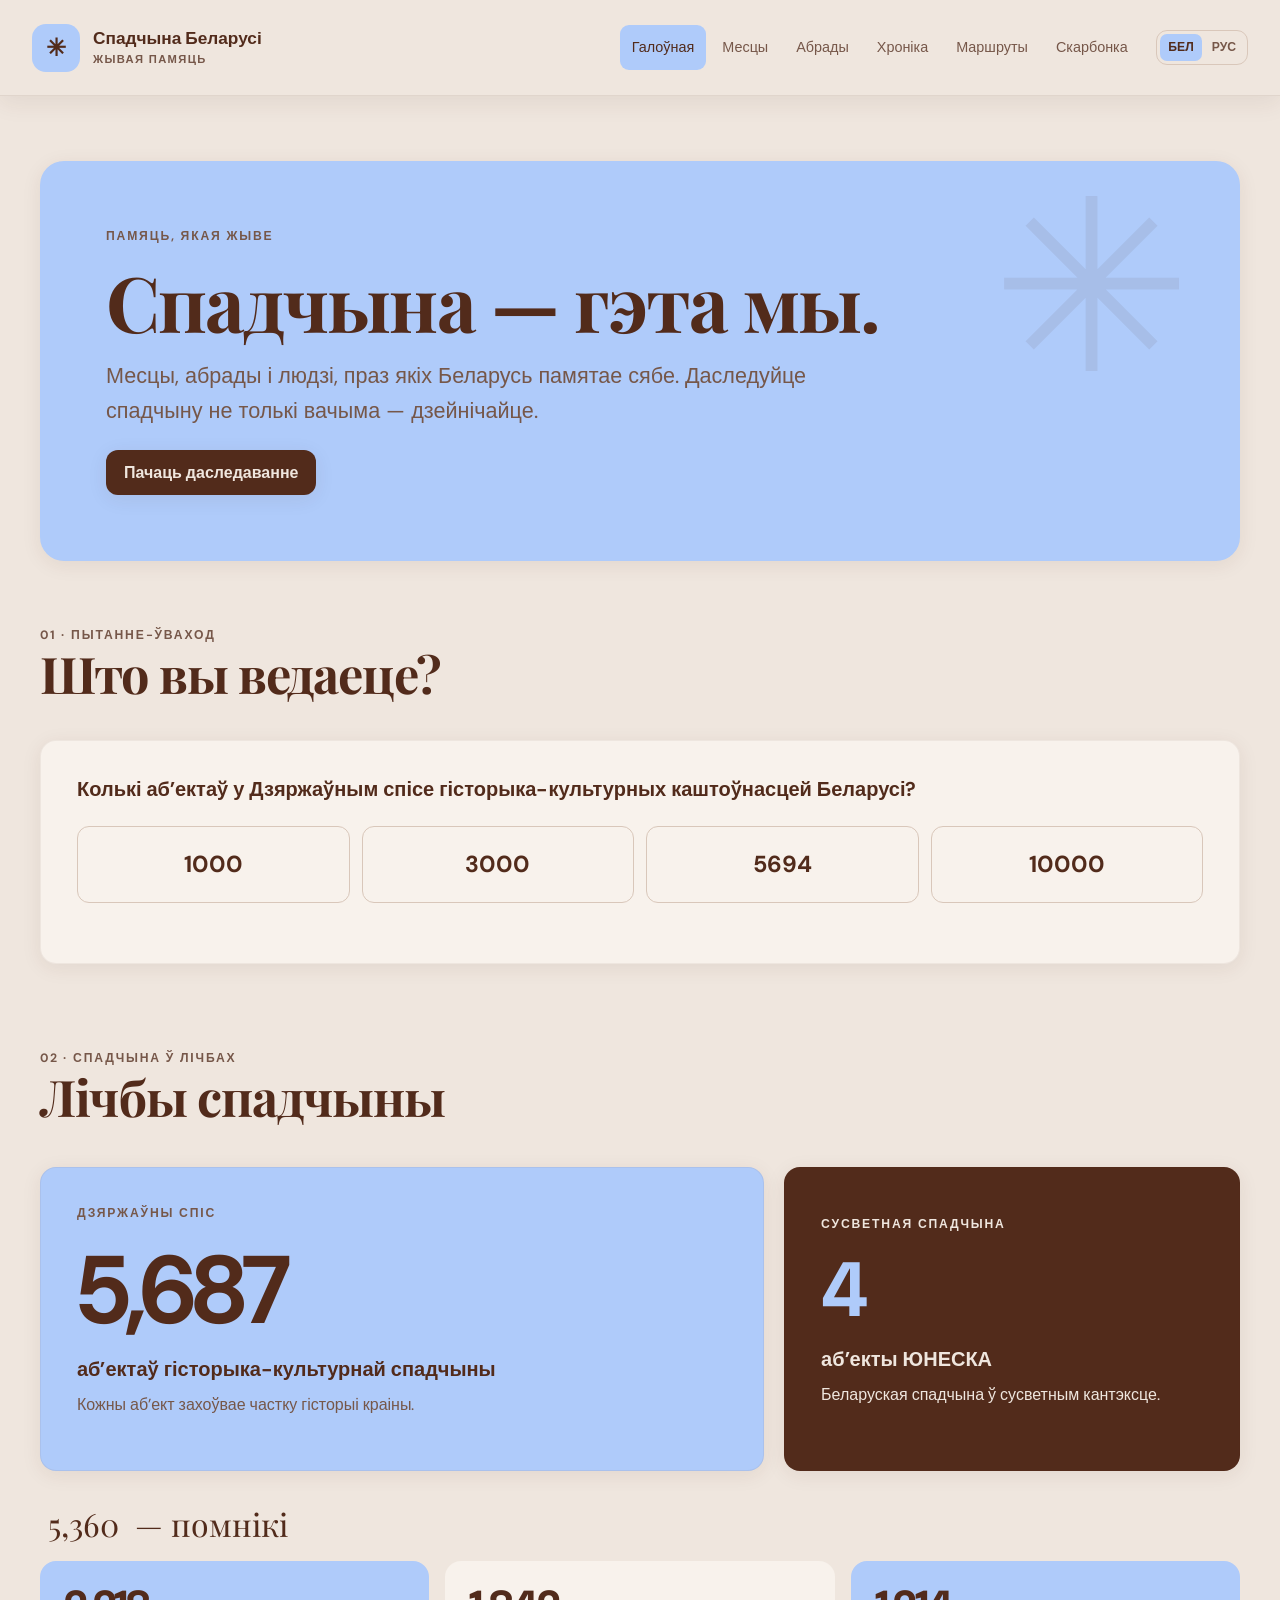
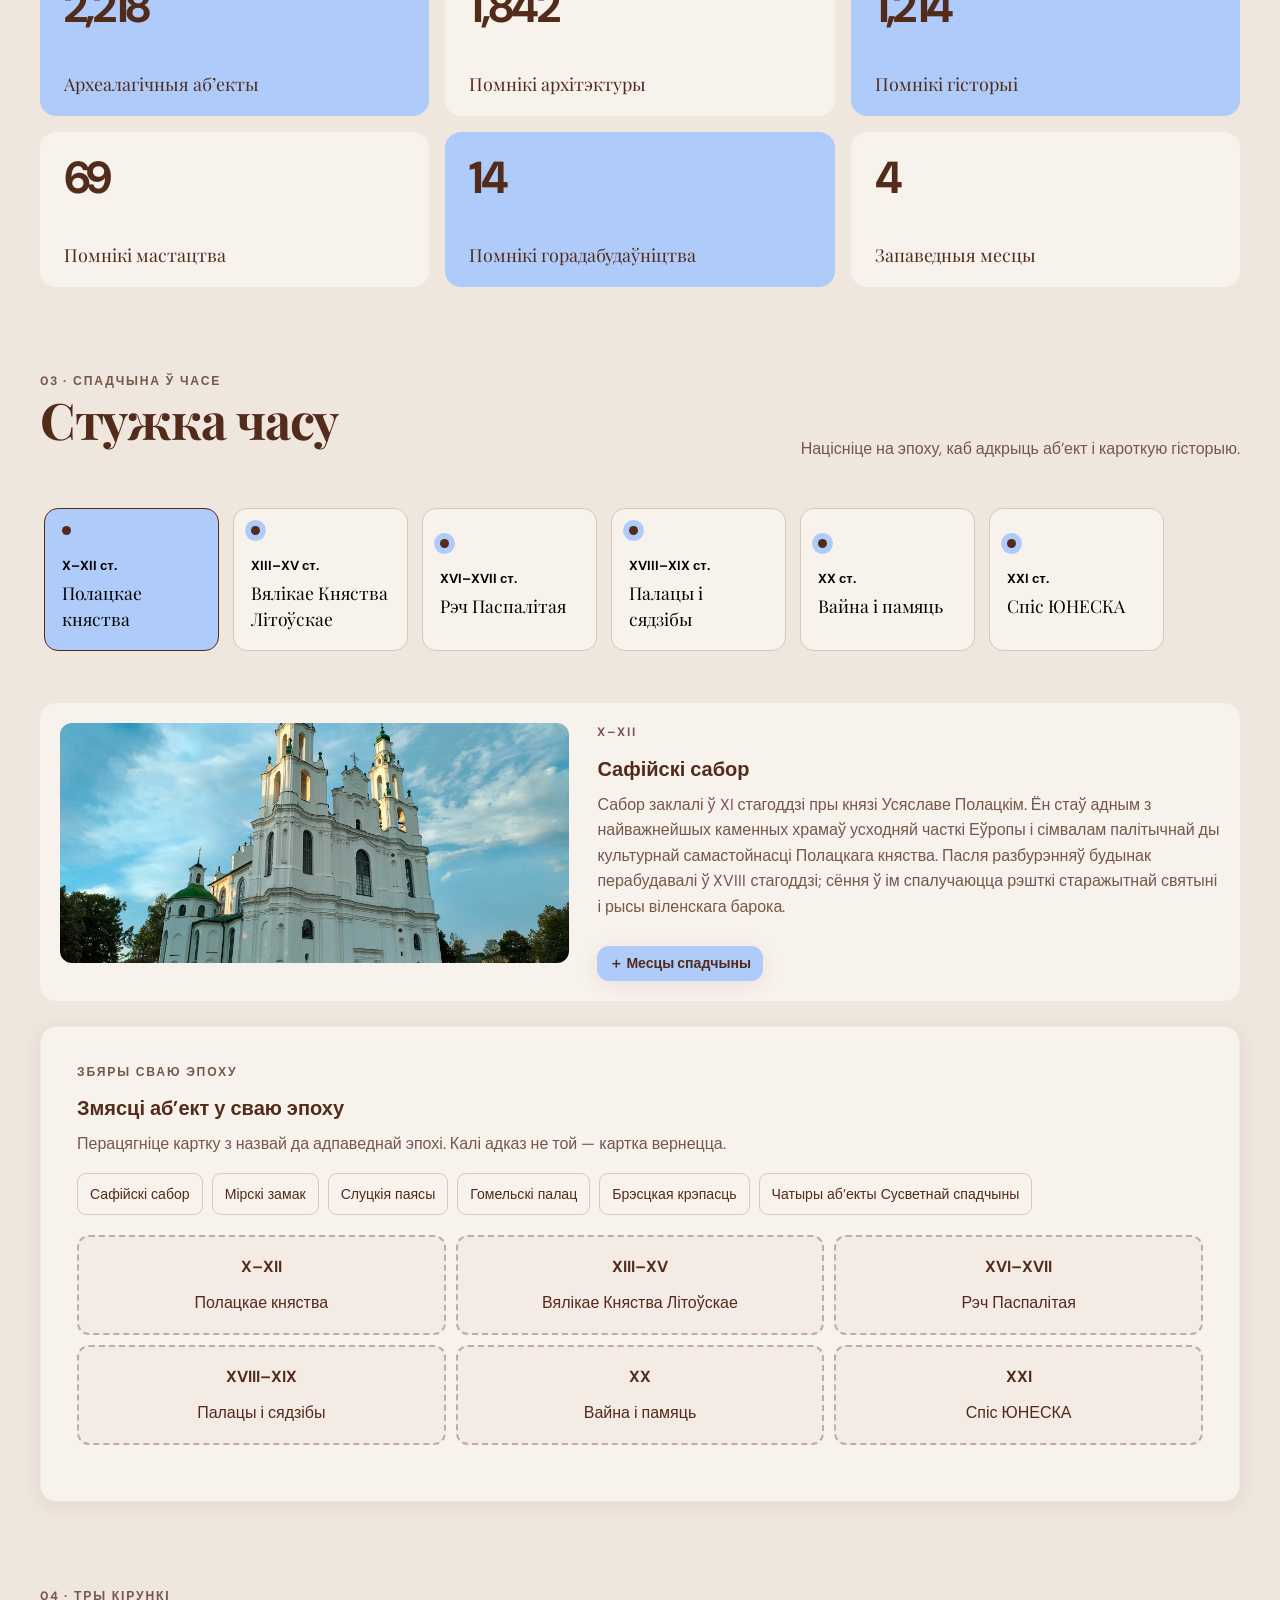
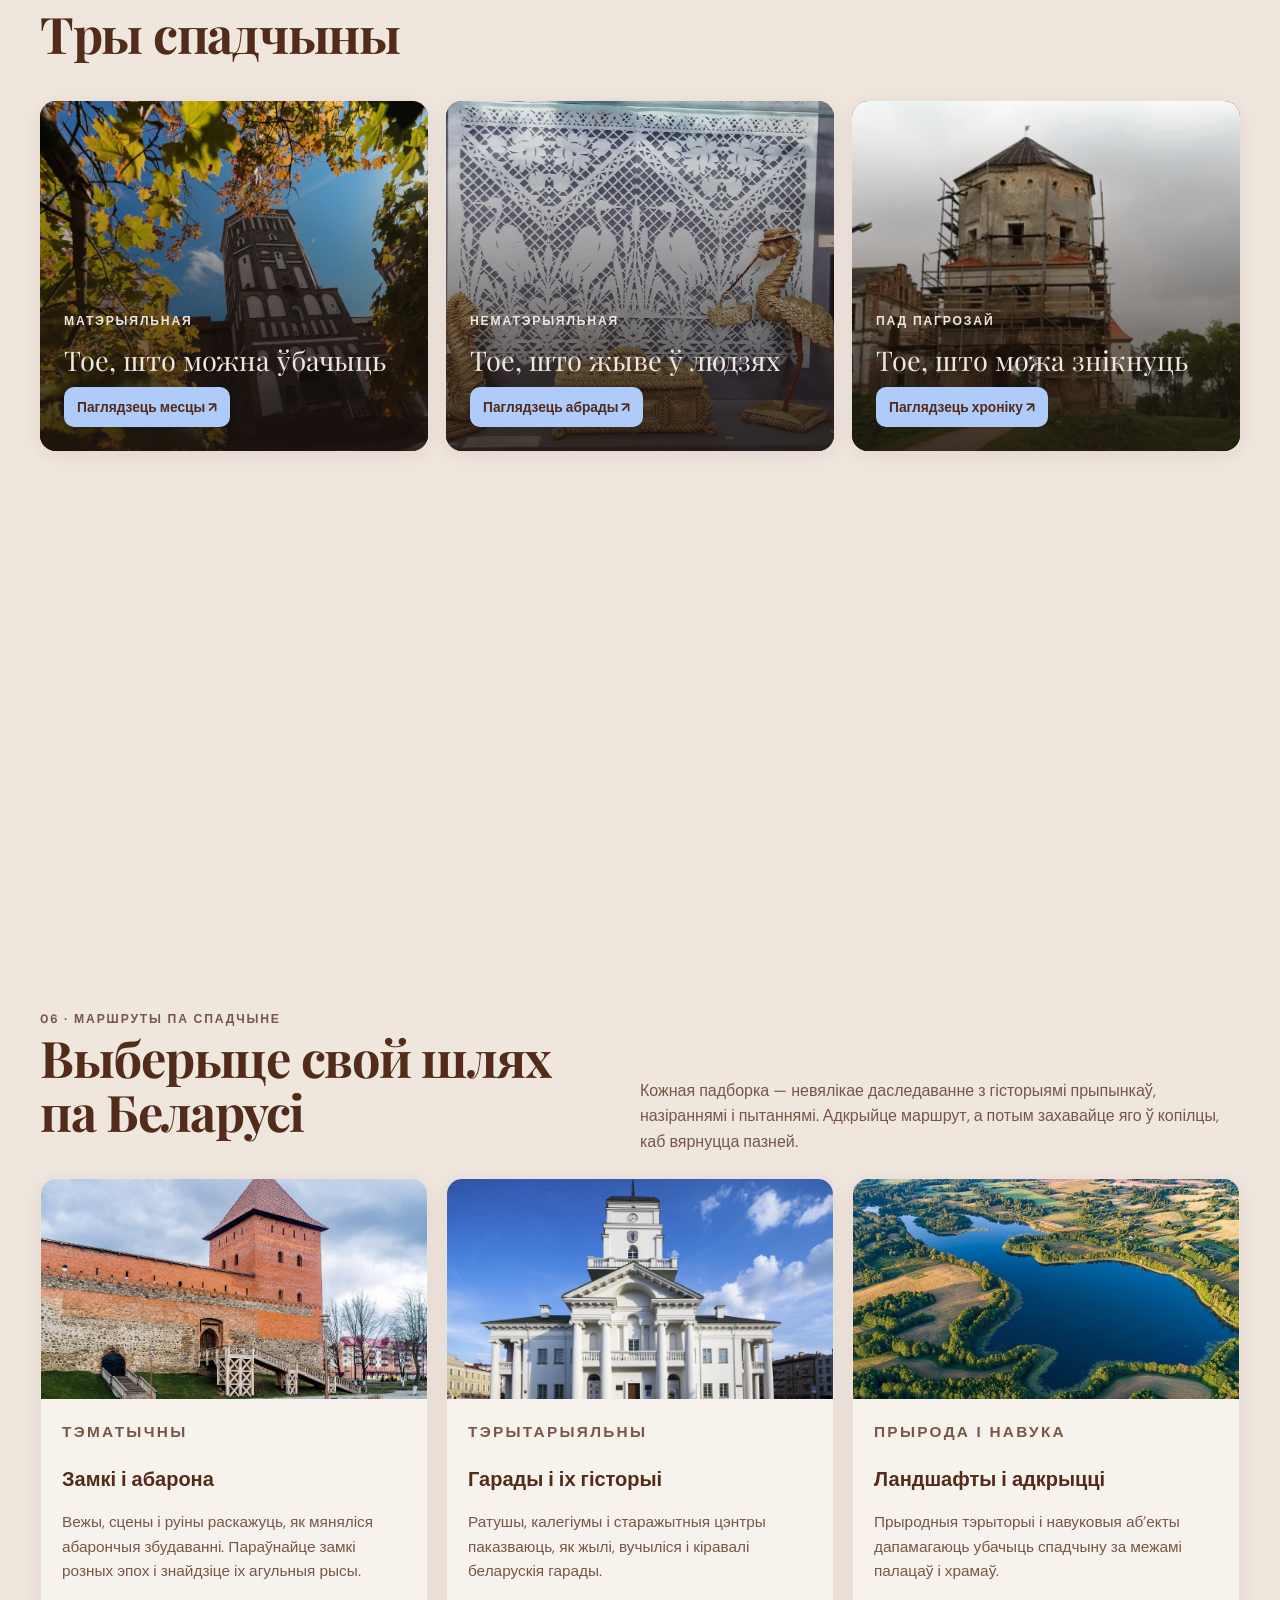
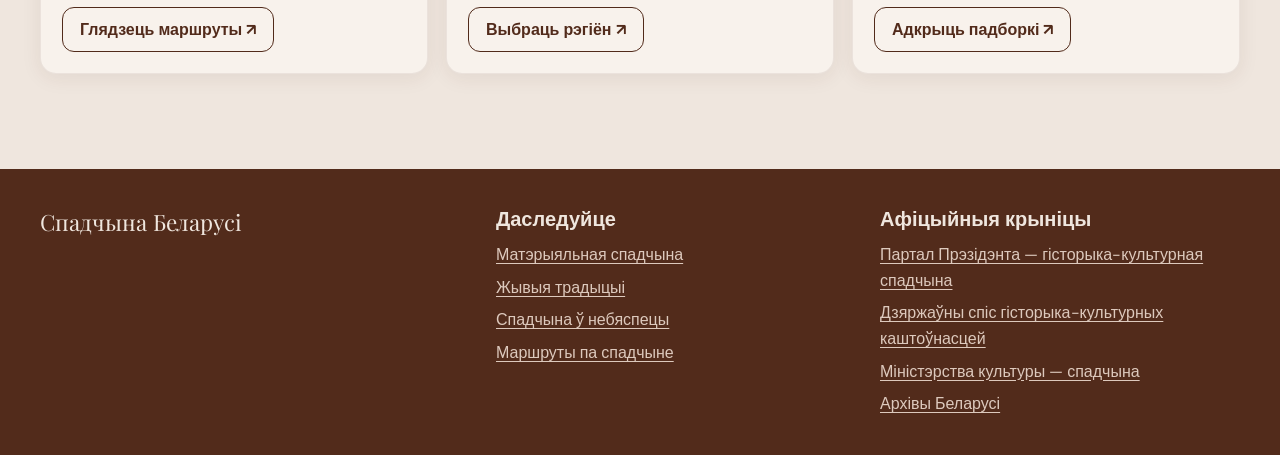
==== index.html @ d603b15c "Первый коммит" ====
<!doctype html>
<html lang="be">
<head>
  <meta charset="utf-8">
  <meta name="viewport" content="width=device-width, initial-scale=1">
  <meta name="theme-color" content="#AFCBFA">
  <meta name="description" content="Галоўная старонка пра спадчыну Беларусі">
  <title>Спадчына Беларусі — Галоўная</title>
  <link rel="stylesheet" href="css/style.css">
  <link rel="stylesheet" href="css/responsive.css">
</head>
<body data-page="home" class="page-enter">
  <a class="skip-link" href="#pageContent" data-by="Перайсці да асноўнага змесціва" data-ru="Перейти к основному содержимому">Перайсці да асноўнага змесціва</a>

  <div id="siteHeader" role="banner" aria-label="Навігацыя сайта">
    <header class="site-header">
      <div class="header-inner">
        <a class="brand" href="index.html" aria-label="Спадчына Беларусі — галоўная">
          <span class="brand-mark" aria-hidden="true">✳</span>
          <span>Спадчына Беларусі<small data-by="Жывая памяць" data-ru="Живая память">Жывая памяць</small></span>
        </a>
        <nav class="main-nav" id="mainNav" aria-label="Галоўная навігацыя">
          <a href="index.html" data-page-link="home" data-by="Галоўная" data-ru="Главная">Галоўная</a>
          <a href="mestsy.html" data-page-link="places" data-by="Месцы" data-ru="Места">Месцы</a>
          <a href="abrady.html" data-page-link="rituals" data-by="Абрады" data-ru="Обряды">Абрады</a>
          <a href="hronika.html" data-page-link="chronicle" data-by="Хроніка" data-ru="Хроника">Хроніка</a>
          <a href="putevoditel.html" data-page-link="guide" data-by="Маршруты" data-ru="Маршруты">Маршруты</a>
          <a href="skarbonka.html" data-page-link="treasure" data-by="Скарбонка" data-ru="Копилка">Скарбонка</a>
        </nav>
        <div class="header-actions">
          <div class="language-button language-switch" data-lang-switch role="group" aria-label="Мова сайта">
            <button type="button" data-lang-choice="by" aria-label="Беларуская мова" aria-pressed="true" title="Беларуская мова">БЕЛ</button>
            <button type="button" data-lang-choice="ru" aria-label="Русский язык" aria-pressed="false" title="Русский язык">РУС</button>
          </div>
          <button class="menu-button" id="menuButton" type="button" aria-label="Меню" aria-expanded="false">☰</button>
        </div>
      </div>
    </header>
  </div>

  <main id="pageContent" tabindex="-1" aria-label="Асноўнае змесціва"></main>

  <div id="siteFooter" role="contentinfo" aria-label="Падвал сайта">
    <footer class="site-footer">
      <div class="container footer-inner">
        <div>
          <div class="footer-title">Спадчына Беларусі</div>
        </div>
        <div>
          <h3 data-by="Даследуйце" data-ru="Исследуйте">Даследуйце</h3>
          <div class="footer-links">
            <a href="mestsy.html" data-by="Матэрыяльная спадчына" data-ru="Материальное наследие">Матэрыяльная спадчына</a>
            <a href="abrady.html" data-by="Жывыя традыцыі" data-ru="Живые традиции">Жывыя традыцыі</a>
            <a href="hronika.html" data-by="Спадчына ў небяспецы" data-ru="Наследие в опасности">Спадчына ў небяспецы</a>
            <a href="putevoditel.html" data-by="Маршруты па спадчыне" data-ru="Маршруты по наследию">Маршруты па спадчыне</a>
          </div>
        </div>
        <div>
          <h3 data-by="Афіцыйныя крыніцы" data-ru="Официальные источники">Афіцыйныя крыніцы</h3>
          <div class="footer-links">
            <a href="https://president.gov.by/ru/belarus/social/culture/istoriko-kulturnoe-nasledie" target="_blank" rel="noopener noreferrer" data-by="Партал Прэзідэнта — гісторыка-культурная спадчына" data-ru="Портал Президента — историко-культурное наследие">Партал Прэзідэнта — гісторыка-культурная спадчына</a>
            <a href="https://gosspisok.gov.by/" target="_blank" rel="noopener noreferrer" data-by="Дзяржаўны спіс гісторыка-культурных каштоўнасцей" data-ru="Государственный список историко-культурных ценностей">Дзяржаўны спіс гісторыка-культурных каштоўнасцей</a>
            <a href="https://kultura.gov.by/nasledie/" target="_blank" rel="noopener noreferrer" data-by="Міністэрства культуры — спадчына" data-ru="Министерство культуры — наследие">Міністэрства культуры — спадчына</a>
            <a href="https://www.archives.gov.by/" target="_blank" rel="noopener noreferrer" data-by="Архівы Беларусі" data-ru="Архивы Беларуси">Архівы Беларусі</a>
          </div>
        </div>
      </div>
    </footer>
  </div>

  <div class="toast" id="toast" role="status" aria-live="polite"></div>
  <div class="image-modal" id="imageModal" aria-hidden="true" role="dialog" aria-modal="true" aria-label="Прагляд выявы">
    <button type="button" id="imageModalClose" aria-label="Закрыць выяву">×</button>
    <img alt="" src="" id="imageModalImg">
  </div>
  <div class="modal-backdrop" id="globalModal" aria-hidden="true">
    <div class="modal" role="dialog" aria-modal="true" aria-label="Падрабязная інфармацыя">
      <button class="modal-close" type="button" data-close-modal aria-label="Закрыць акно">×</button>
      <div id="globalModalContent"></div>
    </div>
  </div>

  <noscript>
    <aside class="noscript-message">
      <p>Для паўнавартаснай працы сайта трэба ўключыць JavaScript. Вы можаце перайсці да асноўных раздзелаў:</p>
      <nav aria-label="Раздзелы сайта">
        <a href="index.html">Галоўная</a><a href="mestsy.html">Месцы</a><a href="abrady.html">Абрады</a>
        <a href="hronika.html">Хроніка</a><a href="putevoditel.html">Маршруты</a><a href="skarbonka.html">Скарбонка</a>
      </nav>
    </aside>
  </noscript>

  <script src="js/data.js"></script>
  <script src="js/lang.js"></script>
  <script src="js/main.js"></script>
  <script src="js/skarbonka.js"></script>
</body>
</html>
---- css/style.css ----
@import url("https://fonts.googleapis.com/css2?family=DM+Sans:wght@400;500;600;700&family=Playfair+Display:wght@500;600;700&display=swap");:root{--blue:#AFCBFA;--brown:#522B1B;--cream:#EFE6DE;--pale:#d7e5fb;--muted:#765749;--paper:#f8f2ec;--line:#d9c7ba;--shadow:0 4px 20px rgba(82,43,27,.08);--hover:0 14px 34px rgba(82,43,27,.15);--radius:16px;--content:1200px}*{box-sizing:border-box}html{scroll-behavior:smooth}body{margin:0;background:var(--cream);color:var(--brown);font:16px/1.6 "DM Sans",sans-serif;transition:background .3s,color .3s}img{display:block;max-width:100%;object-fit:cover}a{color:inherit;text-decoration:none}button,input,textarea,select{font:inherit}button{cursor:pointer}button:focus-visible,a:focus-visible,input:focus-visible,textarea:focus-visible,select:focus-visible{outline:3px solid var(--blue);outline-offset:3px}h1,h2,.serif{font-family:"Playfair Display",serif;line-height:1.08;letter-spacing:-.025em}h1{font-size:clamp(2.6rem,6vw,5rem);margin:0 0 16px}h2{font-size:clamp(2rem,4vw,3.15rem);margin:0 0 16px}h3{font-size:1.25rem;line-height:1.25;margin:0 0 10px}p{color:var(--muted);margin-top:0}.container{width:min(var(--content),calc(100% - 48px));margin:auto}.site-header{backdrop-filter:blur(16px);border-bottom:1px solid rgba(82,43,27,.09)}.header-inner{width:min(1340px,calc(100% - 36px));margin:auto;display:flex;align-items:center}.brand{display:flex;align-items:center;font-weight:700;white-space:nowrap}.brand-mark{background:var(--blue);display:grid;place-items:center}.brand small{display:block;letter-spacing:.12em;text-transform:uppercase;color:var(--muted)}.main-nav{display:flex;justify-content:center;align-items:center;gap:4px;margin-left:auto}.main-nav a{color:var(--muted);border-radius:9px}.main-nav a:hover,.main-nav a[aria-current=page]{background:var(--blue);color:var(--brown)}.header-actions{display:flex}.language-button,.menu-button{border:1px solid var(--line);background:var(--cream);color:var(--brown);border-radius:10px;padding:8px 12px;font-weight:700}.menu-button{display:none;width:42px;height:42px}.btn{display:inline-flex;align-items:center;justify-content:center;gap:8px;padding:12px 17px;border:1px solid transparent;border-radius:12px;background:var(--blue);color:var(--brown);font-weight:700;box-shadow:var(--shadow);line-height:1.2}.btn:hover{transform:scale(1.02);box-shadow:var(--hover);background:#c3d8f9}.btn-dark{background:var(--brown);color:var(--cream)}.btn-dark:hover{background:#6c3c28;color:var(--cream)}.btn-outline{background:transparent;border-color:var(--brown);box-shadow:none}.btn-sm{padding:8px 11px;font-size:.88rem}.eyebrow,.kicker{font-size:.76rem;text-transform:uppercase;letter-spacing:.15em;font-weight:700;color:var(--muted);margin-bottom:14px}.page-hero{padding:65px 0 35px}.page-hero .lead{font-size:clamp(1.1rem,2vw,1.35rem);max-width:760px}.hero-panel{background:var(--blue);border-radius:24px;padding:clamp(28px,6vw,66px);box-shadow:var(--shadow);position:relative;overflow:hidden}.hero-panel:after{content:"✳";position:absolute;right:4%;top:2%;font-size:clamp(100px,20vw,240px);line-height:1;color:rgba(82,43,27,.08)}.hero-panel>*{position:relative;z-index:1}.section{padding:30px 0 55px}.section-head{display:flex;align-items:end;justify-content:space-between;gap:24px;margin-bottom:24px}.section-head p{max-width:600px;margin:0}.block{background:var(--paper);border:1px solid rgba(82,43,27,.06);border-radius:var(--radius);padding:clamp(22px,3vw,36px);box-shadow:var(--shadow)}.grid{display:grid;gap:18px}.grid-2{grid-template-columns:repeat(2,minmax(0,1fr))}.grid-3{grid-template-columns:repeat(3,minmax(0,1fr))}.grid-4{grid-template-columns:repeat(4,minmax(0,1fr))}.grid-5{grid-template-columns:repeat(5,minmax(0,1fr))}.card{background:var(--paper);border:1px solid rgba(82,43,27,.08);border-radius:var(--radius);overflow:hidden;box-shadow:var(--shadow);transition:transform .3s,box-shadow .3s}.card:hover{transform:translateY(-4px);box-shadow:var(--hover)}.card-body{padding:21px}.card p{font-size:.96rem}.card-image{width:100%;aspect-ratio:4/3;overflow:hidden;background:var(--pale)}.card-image img{width:100%;height:100%;transition:transform .45s}.card:hover .card-image img{transform:scale(1.05)}.muted{color:var(--muted)}.small{font-size:.85rem}.tag,.pill{display:inline-flex;align-items:center;gap:7px;background:var(--pale);border-radius:8px;padding:5px 9px;font-size:.78rem;font-weight:700}.status-dot{width:9px;height:9px;border-radius:50%;display:inline-block;background:var(--brown)}.status-good{background:#52704b}.status-attention{background:#9c6b29}.status-critical{background:#8e4234}.separator{height:1px;background:var(--line);margin:22px 0}.reveal{opacity:0;transform:translateY(20px);transition:opacity .6s,transform .6s}.reveal.is-visible{opacity:1;transform:translateY(0)}.stat-card{min-height:176px;padding:21px;background:var(--blue);border-radius:var(--radius);display:flex;flex-direction:column;justify-content:space-between}.stat-card:nth-child(even){background:var(--paper)}.count-number{font-size:clamp(2.3rem,4vw,3.55rem);font-weight:700;letter-spacing:-.06em;line-height:1.1}.stat-label{font:1.2rem/1.2 "Playfair Display",serif}.stat-card small{font-size:.78rem;color:var(--muted)}.vote-options{display:grid;grid-template-columns:repeat(4,1fr);gap:12px;margin:24px 0}.vote-option{border:1px solid var(--line);background:var(--paper);border-radius:12px;padding:19px;font-size:1.45rem;font-weight:700;color:var(--brown)}.vote-option:hover{background:var(--blue);transform:scale(1.02)}.vote-option.correct{background:#c8dfbb;border-color:#52704b}.vote-option.wrong{opacity:.48}.vote-answer{display:none;background:var(--blue);border-radius:14px;padding:20px 24px;margin-top:20px}.vote-answer.is-open{display:block;animation:fadeUp .35s}.vote-answer strong{font:clamp(3rem,8vw,5rem)/1 "Playfair Display",serif}.timeline-scroller{overflow:auto;scroll-snap-type:x mandatory}.timeline{display:flex;min-width:max-content}.epoch-button{text-align:left;background:var(--paper);border:1px solid var(--line);border-radius:14px;padding:17px;scroll-snap-align:start}.epoch-button:before{content:"";width:9px;height:9px;border-radius:50%;display:block;background:var(--brown);margin-bottom:20px;box-shadow:0 0 0 6px var(--blue)}.epoch-button[aria-pressed=true]{background:var(--blue);border-color:var(--brown)}.epoch-button b{display:block;font-size:.82rem;margin-bottom:6px}.epoch-button span{font:1.1rem/1.2 "Playfair Display",serif}.epoch-detail{display:grid;grid-template-columns:.9fr 1.1fr;gap:22px;max-height:0;opacity:0;overflow:hidden;background:var(--paper);border-radius:16px;transition:max-height .45s,opacity .35s,padding .35s;margin-top:0}.epoch-detail.is-open{max-height:580px;opacity:1;padding:20px}.epoch-detail img{width:100%;height:240px;border-radius:12px}.heritage-card{position:relative;display:flex;min-height:350px;flex-direction:column;justify-content:end;border-radius:var(--radius);overflow:hidden;background:var(--brown);color:var(--cream);box-shadow:var(--shadow)}.heritage-card>img{position:absolute;inset:0;width:100%;height:100%;transition:transform .5s}.heritage-card:hover>img{transform:scale(1.05)}.heritage-card:after{content:"";position:absolute;inset:0;background:linear-gradient(180deg,transparent,rgba(27,18,14,.82))}.heritage-copy{position:relative;z-index:1;padding:24px}.heritage-copy h3{font:1.7rem/1.16 "Playfair Display",serif}.heritage-copy p{color:var(--cream)}.arrow{display:inline-grid;place-items:center;width:38px;height:38px;border-radius:11px;background:var(--blue);color:var(--brown);margin-top:10px}.action-card{padding:23px;border-radius:var(--radius);background:var(--paper);display:flex;flex-direction:column;align-items:flex-start;min-height:235px;box-shadow:var(--shadow)}.action-icon{display:grid;place-items:center;background:var(--blue)}.action-card .btn{margin-top:auto}.filters,.region-tags,.view-tabs{display:flex;flex-wrap:wrap;gap:9px;margin-bottom:18px}.field,.select{border:1px solid var(--line);background:var(--paper);border-radius:10px;padding:11px 13px;color:var(--brown);width:100%}.filters .field,.filters .select{width:auto;min-width:175px}.tab-btn,.region-tags button{border:1px solid var(--line);background:transparent;border-radius:10px;padding:9px 13px;color:var(--brown)}.tab-btn[aria-pressed=true],.region-tags button.active{background:var(--blue);border-color:var(--blue);font-weight:700}.place-card .place-meta{display:flex;gap:8px;flex-wrap:wrap;margin:10px 0}.expanded-content{max-height:0;overflow:hidden;transition:max-height .45s}.expand-btn{width:100%;border:0;border-top:1px solid var(--line);background:transparent;padding:13px;color:var(--brown);font-weight:700}.map-lab,.audio-lab{background:var(--blue);border-radius:18px;padding:clamp(22px,4vw,36px);margin-top:40px}.map-board{display:grid;grid-template-columns:repeat(3,1fr);gap:10px;margin:20px 0}.map-zone{min-height:100px;border:2px dashed rgba(82,43,27,.32);border-radius:12px;padding:12px;display:grid;place-items:center;text-align:center;background:rgba(239,230,222,.55)}.map-zone.over,.map-zone.filled{border-style:solid;border-color:var(--brown);background:var(--cream)}.map-pieces{display:flex;flex-wrap:wrap;gap:9px}.map-piece{padding:9px 12px;background:var(--paper);border:1px solid var(--line);border-radius:9px;cursor:grab;font-size:.88rem}.map-piece:active{cursor:grabbing}.ritual-media{aspect-ratio:16/10;overflow:hidden;background:var(--blue)}.ritual-media img{width:100%;height:100%;transition:transform .4s}.card:hover .ritual-media img{transform:scale(1.05)}.ritual-actions{display:flex;gap:8px;flex-wrap:wrap;margin-top:14px}.audio-play{width:40px;height:40px;border:0;border-radius:10px;background:var(--blue);color:var(--brown);font-weight:700}.sound-row{display:grid;grid-template-columns:1fr auto;align-items:center;gap:14px;padding:13px 0;border-bottom:1px solid rgba(82,43,27,.2)}.wave{height:26px;display:flex;align-items:center;gap:3px}.wave i{width:4px;border-radius:5px;background:var(--brown);height:var(--h);opacity:.58}.sound-toggle{border:1px solid var(--brown);border-radius:9px;background:transparent;padding:8px 12px}.sound-toggle.active{background:var(--brown);color:var(--cream)}.story-fragments{display:flex;flex-direction:column;gap:8px;margin:20px 0}.story-fragment{display:flex;align-items:center;gap:10px;padding:13px;border:1px solid var(--line);border-radius:10px;background:var(--paper);cursor:grab}.drag-n{width:28px;height:28px;display:grid;place-items:center;background:var(--blue);border-radius:8px;font-weight:700;flex-shrink:0}.chronicle-card{padding:0}.before-after{position:relative;height:280px;overflow:hidden;background:var(--brown);--split:50%}.before-after img{position:absolute;inset:0;width:100%;height:100%}.before-after .after-img{clip-path:inset(0 0 0 var(--split))}.divider-handle{position:absolute;top:0;bottom:0;left:var(--split);width:3px;background:var(--cream);transform:translateX(-50%);pointer-events:none}.before-after input{position:absolute;bottom:10px;left:12px;width:calc(100% - 24px);accent-color:var(--blue)}.chronicle-content{padding:23px}.life-strip{display:flex;gap:9px;flex-wrap:wrap;margin:17px 0}.life-item{flex:1;min-width:62px;border-left:2px solid var(--blue);padding-left:9px}.life-item b{display:block}.danger-note{background:var(--blue);padding:13px;border-radius:10px;margin:16px 0}.people-story{display:grid}.people-story img{border-radius:12px}.person-avatar{aspect-ratio:4/3}.person-avatar img{width:100%;height:100%}.form-grid{display:grid;grid-template-columns:1fr 1fr;gap:14px}.form-grid .full{grid-column:1/-1}.form-actions{display:flex;align-items:center;gap:10px;flex-wrap:wrap;margin-top:14px}.notice{background:var(--pale);color:var(--brown);padding:14px;border-radius:10px;font-size:.9rem}.quote{font:1.4rem/1.4 "Playfair Display",serif;border-left:3px solid var(--blue);padding-left:18px}.treasure-page{background:var(--brown);color:var(--cream);min-height:100vh}.treasure-page .site-header{background:rgba(82,43,27,.96);border-bottom-color:#765749}.treasure-page .brand,.treasure-page .main-nav a{color:var(--cream)}.treasure-page .brand small,.treasure-page p{color:#ddc9bd}.treasure-page .main-nav a:hover,.treasure-page .main-nav a[aria-current=page]{background:var(--blue);color:var(--brown)}.treasure-page .language-button,.treasure-page .menu-button{background:transparent;color:var(--cream);border-color:#896856}.treasure-page .block,.treasure-page .card{background:#68402f;color:var(--cream);border-color:#896856}.treasure-page .card p,.treasure-page .muted{color:#ddc9bd}.treasure-page .btn{background:var(--blue);color:var(--brown)}.treasure-page .field,.treasure-page .select{background:#68402f;color:var(--cream);border-color:#896856}.treasure-intro{padding:28px;border:1px solid #896856;border-radius:20px;background:linear-gradient(145deg,#68402f,#522B1B)}.treasure-grid{display:grid;grid-template-columns:repeat(3,minmax(0,1fr));gap:14px}.treasure-card{padding:19px;border-radius:14px;background:#68402f;border:1px solid #896856;min-height:160px;cursor:grab}.treasure-card:hover{transform:translateY(-3px)}.emotion{display:inline-block;width:10px;height:10px;border-radius:50%;background:var(--blue);margin-right:6px}.treasure-date{font-size:.78rem;color:#ddc9bd}.treasure-groups{display:grid;grid-template-columns:repeat(3,1fr);gap:12px;margin-top:20px}.treasure-group{padding:18px;border:1px dashed #896856;border-radius:12px;min-height:90px}.treasure-group.drag-over{border-color:var(--blue);background:#68402f}.treasure-empty{padding:25px;border:1px dashed #896856;border-radius:14px;text-align:center;color:#ddc9bd}.role-checks{display:grid;grid-template-columns:repeat(2,1fr);gap:10px}.role-check{display:flex;gap:10px;align-items:start;border:1px solid var(--line);border-radius:10px;padding:12px}.treasure-page .role-check{border-color:#896856}.role-check input{accent-color:var(--blue);margin-top:6px}.role-select{max-width:320px}.modal-backdrop,.image-modal{position:fixed;inset:0;background:rgba(35,22,16,.68);z-index:100;display:none;align-items:center;justify-content:center;padding:20px}.modal-backdrop.open,.image-modal.open{display:flex;animation:fade .2s}.modal{background:var(--cream);color:var(--brown);width:min(560px,100%);max-height:90vh;overflow:auto;border-radius:18px;padding:clamp(22px,4vw,34px);box-shadow:0 30px 90px #0004;animation:modalIn .25s}.modal-close,.image-modal button{float:right;width:36px;height:36px;border:0;border-radius:10px;background:var(--blue);color:var(--brown);font-size:1.2rem}.feelings{display:grid;grid-template-columns:repeat(3,1fr);gap:8px;margin:12px 0 20px}.feelings button{padding:10px 6px;border:1px solid var(--line);border-radius:9px;background:transparent;color:var(--brown)}.feelings button[aria-pressed=true]{background:var(--blue);border-color:var(--brown);font-weight:700}.image-modal img{max-width:min(1100px,95vw);max-height:85vh;border-radius:12px;animation:modalIn .25s}.image-modal button{position:absolute;right:24px;top:24px}.toast{position:fixed;bottom:22px;left:50%;transform:translate(-50%,20px);background:var(--brown);color:var(--cream);padding:12px 18px;border-radius:12px;z-index:150;opacity:0;pointer-events:none;box-shadow:var(--hover);transition:.3s}.toast.show{opacity:1;transform:translate(-50%,0)}.site-footer{padding:38px 0;background:var(--brown);color:var(--cream);margin-top:40px}.footer-inner{display:grid;grid-template-columns:1.2fr 1fr 1fr;gap:24px}.site-footer p,.site-footer a{color:#ddc9bd}.site-footer a{text-decoration:underline;text-underline-offset:3px}.footer-title{font:1.4rem "Playfair Display",serif}.footer-links{display:grid;gap:7px}.source-note,.inline-note{font-size:.82rem;color:var(--muted)}.site-footer .source-note{color:#ddc9bd}.load-more{display:flex;justify-content:center;margin:25px 0}.hidden{display:none !important}.shadow-mode{background:#765749}.shadow-mode #pageContent{filter:brightness(.72);transition:filter .35s}.shadow-mode .site-header{filter:brightness(.8)}@keyframes fade{from{opacity:0}to{opacity:1}}@keyframes fadeUp{from{opacity:0;transform:translateY(10px)}to{opacity:1;transform:translateY(0)}}@keyframes modalIn{from{opacity:0;transform:scale(.94)}to{opacity:1;transform:scale(1)}}.page-enter #pageContent h1{animation:fadeUp .65s ease both}.stats-section .section-head{margin-bottom:28px}.stats-overview{display:grid;grid-template-columns:1.35fr .85fr;gap:20px;margin-bottom:34px}.stats-overview .block{min-height:220px;display:flex;flex-direction:column;align-items:flex-start;justify-content:center}.stat-lead{background:var(--blue)}.stat-lead .count-number{font-size:clamp(3.6rem,8vw,6rem)}.stat-unesc{background:var(--brown);color:var(--cream)}.stat-unesc .eyebrow,.stat-unesc p{color:var(--cream)}.stat-unesc .count-number{font-size:clamp(3.2rem,6vw,5rem);color:var(--blue)}.stat-unesc h3{color:var(--cream)}.breakdown-heading{display:flex;align-items:baseline;justify-content:space-between;gap:18px;margin:6px 0 18px}.breakdown-heading h3{font:clamp(1.45rem,3vw,2rem)/1.2 "Playfair Display",serif;margin:0}.breakdown-heading p{margin:0}.stats-breakdown{gap:16px}.stats-breakdown .stat-card{min-height:155px;padding:22px 24px;transition:transform .3s,box-shadow .3s}.stats-breakdown .stat-card:hover{transform:translateY(-4px);box-shadow:var(--hover)}.stats-breakdown .stat-card:nth-child(even){background:var(--paper)}.stats-breakdown .count-number{font-size:clamp(2.2rem,3.5vw,3.3rem)}.stats-breakdown .stat-label{font-size:1.12rem}.timeline-scroller{padding:14px 0 22px}.epoch-detail.is-open{gap:28px;margin-top:18px}.epoch-detail .btn{margin-top:10px}.heritage-copy .arrow{font-size:1.35rem;font-weight:700;transition:transform .3s,background .3s}.heritage-card:hover .arrow{transform:scale(1.08) rotate(45deg)}@media (max-width:768px){.stats-overview{grid-template-columns:1fr}.stats-overview .block{min-height:185px}.breakdown-heading{align-items:flex-start;flex-direction:column;gap:4px}.stats-breakdown{grid-template-columns:repeat(2,minmax(0,1fr))}.timeline{gap:20px}.epoch-button{width:178px}}@media (max-width:480px){.stats-breakdown{grid-template-columns:1fr}.stats-breakdown .stat-card{min-height:128px}.epoch-detail{grid-template-columns:1fr}.epoch-detail img{height:210px}}.breakdown-total.count-number{display:inline;font-size:inherit;font-weight:inherit;letter-spacing:inherit;line-height:inherit}.site-header{position:sticky;top:0;z-index:100;background:rgba(239,230,222,.97);box-shadow:0 7px 22px rgba(82,43,27,.08)}.header-inner{min-height:96px;gap:26px}.brand{gap:13px;font-size:1.08rem;line-height:1.15}.brand-mark{width:48px;height:48px;font-size:1.5rem;border-radius:14px;flex:none}.brand small{font-size:.7rem;margin-top:4px}.main-nav a{font-size:.9rem;padding:11px 12px}.header-actions{gap:10px}.vote-answer strong{display:block;margin-bottom:17px}.vote-answer p{margin-top:10px;line-height:1.6}.vote-answer .small{margin-top:18px}.stat-lead .count-number,.stat-unesc .count-number{margin-bottom:14px}.breakdown-heading{margin-top:24px}.breakdown-total{margin-left:8px;margin-right:8px}.stat-card .count-number{margin-bottom:13px}.action-icon{width:62px;height:62px;font-size:1.8rem;margin-bottom:20px;border-radius:16px}.timeline{gap:14px !important;padding:8px 4px 12px !important}.epoch-button{width:175px !important;min-height:136px !important}.heritage-cta{display:inline-flex;align-items:center;gap:8px;min-height:38px;padding:9px 13px;border-radius:10px;background:var(--blue);color:var(--brown);font-weight:700;font-size:.86rem;transition:transform .2s,background .2s}.heritage-card:hover .heritage-cta{transform:translateX(3px);background:var(--cream)}.category-note p{margin:7px 0;max-width:100ch}.category-note a{text-decoration:underline;text-underline-offset:3px;font-weight:700}.filter-result-count{margin:-4px 0 14px}.place-card .expanded-content{max-height:0;overflow:hidden}.place-card.is-expanded .expanded-content{max-height:1200px;padding-top:9px}.place-card .expanded-content p{margin-top:8px}.place-card .card-image img,.chronicle-card .card-image img{width:100%;height:100%;object-fit:cover}.place-card .card-image,.chronicle-card .card-image{height:220px;overflow:hidden}.map-zone .map-piece{max-width:100%;word-break:normal;cursor:default}.map-piece.map-correct{cursor:default;border-color:var(--brown);font-weight:700}.ritual-card .calendar-data{font-size:.88rem;line-height:1.55;margin-top:12px}.ritual-card .expanded-content{max-height:0;overflow:hidden;transition:max-height .35s ease}.ritual-card .expanded-content.open{max-height:1300px;padding-top:8px}.ritual-details h4{margin:14px 0 6px;font-size:1rem}.ritual-details p{line-height:1.65}.sound-quiz{padding:20px;background:rgba(239,230,222,.64);border-radius:16px;margin-top:22px}.sound-quiz-head{margin-bottom:16px}.sound-quiz-head h3{margin-top:12px}.sound-quiz-controls{display:flex;flex-wrap:wrap;gap:9px;margin:16px 0}.sound-choices{display:grid;grid-template-columns:repeat(2,minmax(0,1fr));gap:10px}.sound-choice{padding:13px 15px;text-align:left;border:1px solid var(--line);border-radius:11px;background:var(--paper);color:var(--brown);font:inherit;cursor:pointer}.sound-choice[aria-pressed=true],.sound-choice.selected{border-color:var(--brown);background:var(--blue);font-weight:700}.sound-choice.correct{background:#d8e7c6;border-color:#547047;color:#26391f}.sound-choice.wrong{background:#f4d6cd;border-color:#9a4b3c;color:#522b1b}.sound-choice:disabled{cursor:default}.story-move{display:flex;gap:5px;margin-left:auto;flex:none}.chronicle-section-head{margin:0 0 20px;max-width:850px}.chronicle-section-head h2{margin:12px 0}.chronicle-section-head p{color:var(--muted)}.tag-warning{background:#f0d2c4 !important;color:#522b1b !important}.chronicle-card .chronicle-content{padding:22px}.chronicle-card h3{margin:10px 0}.chronicle-card .life-strip{margin:15px 0 18px}.chronicle-card .danger-note{line-height:1.55}.chronicle-full{margin:14px 0;border-top:1px solid var(--line);padding-top:12px}.chronicle-full summary{font-weight:700;cursor:pointer}.chronicle-full p{margin-top:10px}.people-feature{padding:clamp(20px,3vw,34px)}.people-card-actions{display:flex;flex-wrap:wrap;gap:8px;margin-top:14px}.people-card-actions .btn{margin-top:0}.person-avatar img{object-fit:cover}.account-summary{padding:clamp(20px,4vw,34px);border:1px solid #896856;border-radius:22px;background:linear-gradient(135deg,#68402f,#522b1b);color:var(--cream);box-shadow:0 18px 40px rgba(25,12,7,.12)}.account-identity{display:flex;align-items:center;gap:18px}.account-identity p{margin-bottom:6px}.account-identity h2{margin:4px 0 10px}.account-avatar{display:grid;place-items:center;width:78px;height:78px;flex:none;border-radius:24px;background:var(--blue);color:var(--brown);font-size:2.3rem}.profile-name-form{margin-top:24px;padding-top:20px;border-top:1px solid #896856;max-width:670px}.profile-name-form label{display:block;margin-bottom:8px}.profile-name-controls{display:flex;gap:8px;align-items:stretch}.profile-name-controls .field{flex:1}.account-stats{display:grid;gap:12px;margin-top:26px}.account-stats>div{display:flex;flex-direction:column;gap:5px;padding:16px;border:1px solid #896856;border-radius:13px;background:rgba(239,230,222,.08)}.account-stats b{font-size:1.85rem;line-height:1.1;color:var(--blue)}.account-stats span{font-size:.83rem;color:#ddc9bd}.treasure-page .account-summary .eyebrow{color:var(--blue)}.treasure-page .account-summary p{color:#e8d9d0}.treasure-page .account-summary h2{color:var(--cream)}.treasure-page .account-summary .field{background:#522b1b}.treasure-page .account-summary .small{color:#ddc9bd}.treasure-page .section-head h2,.treasure-page .route-builder h2{color:var(--cream)}.treasure-page .route-builder{border:1px solid #896856}.route-place-option{min-width:0}.route-place-option input{flex:none}.route-place-option>span:nth-child(2){display:flex;flex-direction:column;gap:4px;min-width:0}.route-place-option small{line-height:1.3}.route-option-add{display:grid;place-items:center;margin-left:auto;flex:none;width:27px;height:27px;border-radius:8px;background:rgba(175,203,250,.12);color:var(--blue)}.route-preview{padding:17px;border-radius:13px;background:rgba(239,230,222,.05);border:1px solid #896856;margin-top:16px}.route-preview h3{margin:0 0 6px}.route-stop:last-child{border-bottom:0}.route-stop-number{color:var(--brown);flex:none}.route-stop-copy{display:flex;flex-direction:column;gap:3px;flex:1}.route-stop-actions{flex:none}.treasure-page .route-stop-actions .btn{padding:6px 9px;min-width:30px}.route-form-actions{display:flex;flex-wrap:wrap;gap:8px;margin-top:18px}.saved-route{margin-top:12px}.saved-route-header h3{margin:8px 0}.saved-route ol{padding-left:24px;line-height:1.7}.saved-route li{padding-left:4px}.memory-item{padding:9px 0;border-bottom:1px solid #896856}.grouped-treasure{padding:7px 0;border-bottom:1px solid #896856}.grouped-treasure:last-child{border-bottom:0}.treasure-page .account-workspace .block{min-height:200px}.category-note{padding:18px 20px;border-radius:16px;background:var(--pale);border:1px solid var(--line);margin:8px 0 24px;max-width:100%}.category-note h3{font-size:1.1rem;margin:0 0 12px}.category-key{display:grid;grid-template-columns:repeat(2,minmax(0,1fr));gap:8px 14px}.category-key p{display:flex;align-items:flex-start;gap:10px;margin:0;padding:10px 12px;border-radius:10px;background:rgba(255,255,255,.45);font-size:.92rem}.category-key b{display:grid;place-items:center;flex:none;width:27px;height:27px;border-radius:8px;background:var(--blue);color:var(--brown)}.category-key span{line-height:1.45}.category-footnote{margin:12px 0 7px !important}.filter-result-count{display:none !important}body.modal-open{overflow:hidden}.place-story-open .modal.place-story-sheet{overflow:auto}.place-story-content{color:var(--brown)}.place-story-hero{display:grid;background:var(--blue)}.place-story-heading{align-self:center}.place-story-heading h2{margin-bottom:17px}.place-story-heading .place-meta{display:flex;flex-wrap:wrap;gap:7px;margin:8px 0 12px}.place-story-heading .small{margin-bottom:0}.place-story-body{margin:auto}.place-story-body p{font-size:1.02rem;line-height:1.85;white-space:normal}.place-story-body .place-story-lead{font-size:clamp(1.1rem,2vw,1.28rem);color:var(--brown);font-weight:600;line-height:1.7}.place-story-body h3{font-size:1.45rem}.place-story-actions{display:flex;flex-wrap:wrap;gap:10px;margin-top:26px}@keyframes placeStoryReveal{from{opacity:0;transform:translateY(24px) scale(.975);clip-path:inset(5% 2% 0 round 22px)}to{opacity:1;transform:translateY(0) scale(1);clip-path:inset(0 0 0 round 22px)}}@media (max-width:720px){.category-key{grid-template-columns:1fr}.modal-backdrop.place-story-open{padding:0}.place-story-open .modal.place-story-sheet{width:100%;max-height:100dvh;height:100dvh;border-radius:0}.place-story-open .modal-close{position:sticky;top:10px;margin:10px 10px -52px 0}.place-story-hero{grid-template-columns:1fr}.place-story-hero>img{height:250px;min-height:0;max-height:300px}.place-story-heading{padding:22px 22px 25px}.place-story-heading h2{font-size:2rem}.place-story-body{padding:24px 22px 34px}.place-story-actions .btn{width:100%}}@media (prefers-reduced-motion:reduce){.place-story-open .modal.place-story-sheet{animation:none}}body[data-page="places"] .page-hero{padding-bottom:14px}body[data-page="places"] .page-hero + .section{padding-top:14px}body[data-page="places"] .filters #placesSearch{flex:1 1 440px;min-width:min(100%,360px);width:auto}body[data-page="places"] .filters #statusFilter,
body[data-page="places"] .filters #typeFilter{flex:0 1 210px;min-width:180px}.place-story-open .modal-close{right:20px}@media (max-width:720px){body[data-page="places"] .filters #placesSearch,body[data-page="places"] .filters #statusFilter,body[data-page="places"] .filters #typeFilter{flex:1 1 100%;min-width:0;width:100%}.place-story-open .modal.place-story-sheet{inset:0;width:100vw;height:100dvh;max-height:100dvh;border-radius:0}.place-story-open .modal-close{top:12px;right:12px;width:44px;height:44px}.place-story-hero{width:100%;grid-template-columns:1fr;min-height:0}.place-story-hero>img{width:100%;height:240px;min-height:240px;max-height:300px}.place-story-heading{padding:24px 22px 28px}.place-story-heading h2{padding-right:34px}}@media (prefers-reduced-motion:reduce){.place-story-open .modal.place-story-sheet{animation:none}}.modal-backdrop.place-story-open{padding:20px;align-items:center;justify-content:center;background:rgba(35,22,16,.68);backdrop-filter:blur(8px)}.place-story-open .modal.place-story-sheet{position:relative;inset:auto;width:min(980px, calc(100vw - 40px));max-width:980px;height:auto;max-height:calc(100dvh - 40px);padding:0;overflow-x:hidden;overflow-y:auto;border-radius:22px;background:var(--cream);box-shadow:0 30px 100px rgba(0,0,0,.35);animation:placeStoryReveal .38s cubic-bezier(.2,.8,.2,1)}.place-story-open .modal-close{position:sticky;top:12px;float:right;margin:12px 12px -52px 0;z-index:120;width:44px;height:44px;display:grid;place-items:center;border:1px solid rgba(82,43,27,.14);border-radius:12px;background:var(--cream);color:var(--brown);box-shadow:0 6px 20px rgba(35,22,16,.18);font-size:1.7rem;line-height:1}.place-story-hero{width:100%;min-height:300px;grid-template-columns:minmax(220px,.9fr) minmax(270px,1.1fr);border-radius:0}.place-story-hero>img{width:100%;height:100%;min-height:300px;max-height:390px;object-fit:cover}.place-story-heading{padding:clamp(22px,3vw,42px)}.place-story-heading h2{font-size:clamp(1.8rem,3.4vw,2.8rem);padding-right:34px}.place-story-body{padding:clamp(22px,3.5vw,42px);max-width:850px}@media (max-width:720px){.modal-backdrop.place-story-open{padding:14px}.place-story-open .modal.place-story-sheet{position:relative;inset:auto;width:calc(100vw - 28px);max-width:600px;height:auto;max-height:calc(100dvh - 28px);border-radius:18px}.place-story-open .modal-close{top:9px;right:auto;margin:9px 9px -50px 0;width:40px;height:40px}.place-story-hero{width:100%;grid-template-columns:1fr;min-height:0}.place-story-hero>img{width:100%;height:210px;min-height:210px;max-height:240px}.place-story-heading{padding:22px 20px 24px}.place-story-heading h2{font-size:1.9rem;padding-right:28px}.place-story-body{padding:22px 20px 28px}.place-story-actions .btn{width:100%}}@media (prefers-reduced-motion:reduce){.place-story-open .modal.place-story-sheet{animation:none}}body[data-page="rituals"] .page-hero{padding-bottom:10px}body[data-page="rituals"] .page-hero + .section{padding-top:10px}body[data-page="rituals"] .section-head{margin-bottom:16px}body[data-page="rituals"] .section-head>p{display:none}body[data-page="rituals"] .ritual-media{height:220px;overflow:hidden}body[data-page="rituals"] .ritual-media img{width:100%;height:100%;object-fit:cover}body[data-page="rituals"] .chronology-lab{margin-top:22px !important}body[data-page="rituals"] .ritual-actions{display:flex;gap:8px;align-items:center;flex-wrap:wrap}body[data-page="rituals"] .ritual-actions .audio-play{width:38px;height:38px;flex:0 0 38px;border:1px solid var(--line);border-radius:10px;background:var(--blue);color:var(--brown);cursor:pointer}body[data-page="rituals"] .place-story-open .modal.place-story-sheet{width:min(980px,calc(100vw - 40px));max-width:980px;max-height:calc(100dvh - 40px);height:auto;border-radius:22px;overflow-x:hidden;overflow-y:auto;position:relative;inset:auto;padding:0;background:var(--cream);box-shadow:0 30px 100px rgba(0,0,0,.35)}body[data-page="rituals"] .place-story-open .modal-close{position:sticky;top:12px;float:right;margin:12px 12px -52px 0;width:44px;height:44px;border-radius:12px;background:var(--cream);color:var(--brown);z-index:120}body[data-page="rituals"] .place-story-hero{border-radius:22px 22px 0 0;overflow:hidden}@media (max-width:720px){body[data-page="rituals"] .ritual-media{height:200px}body[data-page="rituals"] .place-story-open .modal.place-story-sheet{width:calc(100vw - 20px);max-height:calc(100dvh - 20px);border-radius:16px}body[data-page="rituals"] .place-story-hero{grid-template-columns:1fr;min-height:0}body[data-page="rituals"] .place-story-hero>img{height:220px;min-height:220px;max-height:260px}}.sound-setting-row{display:flex;align-items:center;justify-content:flex-end;gap:14px;flex-wrap:wrap;margin:0 0 18px;padding:12px 14px;border:1px solid rgba(82,43,27,.16);border-radius:12px;background:rgba(239,230,222,.65)}.sound-setting-status{margin:0;color:var(--brown);font-size:.9rem;flex:1 1 240px}.sound-setting-row .sound-toggle{font:inherit;font-weight:700;cursor:pointer;min-height:42px;transition:background .2s,color .2s,opacity .2s}.sound-setting-row .sound-toggle:focus-visible{outline:3px solid var(--brown);outline-offset:3px}.sound-disabled{opacity:.48 !important;cursor:not-allowed !important}body[data-page="rituals"] .audio-play.is-playing,
body[data-page="rituals"] #playQuestionSound.is-playing,
body[data-page="rituals"] #replaySoundAnswer.is-playing,
body[data-page="rituals"] [data-ritual-play].is-playing{background:var(--brown);color:var(--cream);border-color:var(--brown)}body[data-page="chronicle"] .page-hero{padding-bottom:12px}body[data-page="chronicle"] .page-hero + .section{padding-top:10px}body[data-page="chronicle"] .chronicle-section-head{margin-bottom:16px}body[data-page="chronicle"] .chronicle-section-head h2{margin:9px 0}body[data-page="chronicle"] .chronicle-attention-head{margin-top:44px !important}.chronicle-card-actions{display:flex;align-items:center;gap:12px 14px;flex-wrap:wrap;margin-top:18px}.chronicle-card-actions .btn{margin:0}@media (max-width:720px){.chronicle-card-actions{gap:10px;margin-top:16px}.chronicle-card-actions .btn{flex:1 1 auto}}.people-story figure{margin:0;min-width:0}.people-story figcaption{font-size:.82rem;color:var(--muted);padding-top:6px}.privacy-consent{display:flex;align-items:flex-start;gap:10px;font-size:.9rem;line-height:1.5}.privacy-consent input{flex:0 0 auto;margin-top:5px;accent-color:var(--brown)}.route-guide-grid{margin:20px 0 16px}.route-guide-card{padding:18px;min-height:150px}.route-guide-card h3{margin:12px 0 6px}.route-guide-card p{margin-bottom:0}.route-unique-note{margin-bottom:22px}@media (max-width:700px){.people-story{grid-template-columns:1fr 1fr}.route-guide-card{min-height:0}}.lab-home-cards .action-card{height:100%}.lab-panel{background:var(--paper);border:1px solid rgba(82,43,27,.08);border-radius:20px;padding:clamp(18px,3vw,32px);box-shadow:var(--shadow)}.lab-map-layout{display:grid;grid-template-columns:minmax(0,1fr) minmax(0,1.05fr);gap:24px;align-items:start;background:var(--blue)}.lab-map-canvas{min-width:0}.lab-belarus-map{width:100%;height:auto;display:block;overflow:visible}.lab-map-shadow{fill:rgba(82,43,27,.08);stroke:rgba(82,43,27,.16);stroke-width:2}.lab-map-region{cursor:pointer;outline:none}.lab-map-region path{fill:var(--paper);stroke:var(--brown);stroke-width:2.5;stroke-linejoin:round;transition:fill .2s,stroke-width .2s,transform .2s}.lab-map-region:hover path,.lab-map-region:focus path,.lab-map-region.is-selected path{fill:#c8dcfa;stroke-width:4}.lab-map-region .lab-map-label{font-size:13px;font-weight:700;fill:var(--brown);pointer-events:none}.lab-map-badge{fill:var(--brown);stroke:var(--paper);stroke-width:2;pointer-events:none}.lab-map-count{font-size:11px;font-weight:700;fill:var(--cream);pointer-events:none}.lab-map-disclaimer{margin:4px 0 0;font-size:.8rem;max-width:58ch}.lab-map-explorer{min-width:0}.lab-map-tools{display:grid;grid-template-columns:1fr 1fr;gap:10px;margin-bottom:15px}.lab-map-tools label,.lab-passport-form label{display:grid;gap:6px;font-size:.88rem;font-weight:700}.lab-map-tools .field,.lab-map-tools .select{min-width:0}.lab-region-pills{display:flex;flex-wrap:wrap;gap:7px;margin:10px 0 16px}.lab-region-pills button{display:inline-flex;align-items:center;gap:7px;border:1px solid rgba(82,43,27,.22);background:rgba(239,230,222,.7);color:var(--brown);border-radius:10px;padding:8px 10px;font-size:.8rem}.lab-region-pills button.active{background:var(--brown);color:var(--cream);border-color:var(--brown)}.lab-region-pills span{font-size:.7rem;opacity:.8}.lab-results-heading{display:flex;align-items:center;justify-content:space-between;gap:12px;margin-bottom:10px}.lab-map-results{display:grid;gap:10px;max-height:555px;overflow:auto;padding-right:3px}.lab-map-item{display:grid;grid-template-columns:94px minmax(0,1fr);gap:12px;align-items:center;background:var(--cream);border:1px solid var(--line);border-radius:13px;padding:10px;min-width:0}.lab-map-item>img{width:94px;height:94px;object-fit:cover;border-radius:9px;background:var(--pale)}.lab-map-item h3{font:1.08rem/1.22 "Playfair Display",serif;margin:0 0 4px}.lab-map-item p{margin:0 0 8px;font-size:.78rem}.lab-map-item-actions{display:flex;flex-wrap:wrap;gap:6px}.lab-map-item-actions .btn{padding:7px 9px;font-size:.78rem}.lab-passport-layout{display:grid;grid-template-columns:minmax(0,.85fr) minmax(0,1.15fr);gap:28px;align-items:start}.lab-passport-intro,.lab-passport-form{min-width:0}.lab-passport-object{display:grid;grid-template-columns:130px minmax(0,1fr);gap:16px;align-items:start;margin-bottom:18px}.lab-passport-object>img{width:130px;height:150px;object-fit:cover;border-radius:12px;background:var(--blue)}.lab-passport-object h3{font:1.35rem/1.15 "Playfair Display",serif}.lab-passport-object .eyebrow{margin-bottom:8px}.lab-passport-object p{margin:4px 0 8px}.lab-passport-object a{font-size:.84rem;font-weight:700;text-decoration:underline;text-underline-offset:3px}.lab-passport-form{display:grid;gap:14px}.lab-form-row{display:grid;grid-template-columns:.7fr 1.3fr;gap:12px}.lab-passport-form textarea{resize:vertical;width:100%;min-height:90px}.lab-passport-form .field,.lab-passport-form .select{width:100%;min-width:0;font-weight:400}.lab-passport-summary{background:var(--cream);border:1px solid var(--line);border-radius:13px;padding:16px;margin:16px 0}.lab-passport-summary h3{font:1.2rem/1.2 "Playfair Display",serif}.lab-passport-summary p{margin:6px 0}.lab-passport-tools{display:flex;flex-wrap:wrap;gap:8px}.lab-passport-tools button:disabled{opacity:.45;cursor:not-allowed}.lab-trainer{background:var(--blue)}.lab-trainer-head{display:flex;align-items:center;justify-content:space-between;gap:12px;margin-bottom:13px}.lab-score{font-size:.92rem}.lab-score b{font-size:1.15rem}.lab-progress{height:8px;background:rgba(82,43,27,.13);border-radius:99px;overflow:hidden;margin-bottom:24px}.lab-progress span{display:block;height:100%;width:0;background:var(--brown);border-radius:99px;transition:width .3s}.lab-trainer #restorationTitle{font:clamp(1.35rem,2.4vw,1.9rem)/1.2 "Playfair Display",serif;margin-bottom:9px}.lab-restoration-choices{display:grid;gap:10px;margin:20px 0}.lab-restoration-choice{display:flex;align-items:flex-start;gap:13px;text-align:left;background:var(--paper);border:1px solid var(--line);border-radius:13px;padding:14px 16px;color:var(--brown);transition:background .2s,border .2s}.lab-restoration-choice:hover,.lab-restoration-choice.is-selected{background:var(--cream);border-color:var(--brown)}.lab-restoration-choice.is-correct{background:#dce8d4;border-color:#52704b}.lab-restoration-choice.is-wrong{background:#f4dcd7;border-color:#8e4234}.lab-restoration-choice:disabled{cursor:default}.lab-choice-letter{flex:none;display:grid;place-items:center;width:30px;height:30px;border-radius:9px;background:var(--blue);font-weight:700}.lab-restoration-feedback{min-height:0;margin:14px 0 0;padding:0;border-radius:12px;color:var(--brown)}.lab-restoration-feedback:not(:empty){padding:15px;background:rgba(239,230,222,.75)}.lab-restoration-feedback.is-correct{border-left:4px solid #52704b}.lab-restoration-feedback.is-warning{border-left:4px solid #9c6b29}.lab-trainer-actions{display:flex;flex-wrap:wrap;gap:9px;margin-top:18px}.lab-trainer-actions button:disabled{opacity:.42;cursor:not-allowed}@media (max-width:920px){.lab-map-layout,.lab-passport-layout{grid-template-columns:1fr}.lab-map-results{max-height:none}.lab-belarus-map{max-width:640px;margin:auto}.lab-passport-intro{display:grid;grid-template-columns:minmax(0,1fr) minmax(0,1fr);gap:10px}.lab-passport-object{grid-column:1/-1}.lab-passport-summary{margin:0}.lab-passport-tools{align-content:start}}@media (max-width:600px){.lab-map-tools,.lab-form-row{grid-template-columns:1fr}.lab-map-item{grid-template-columns:76px minmax(0,1fr);gap:9px;padding:8px}.lab-map-item>img{width:76px;height:86px}.lab-map-item-actions .btn{font-size:.72rem;padding:7px}.lab-passport-intro{display:block}.lab-passport-object{grid-template-columns:94px minmax(0,1fr);gap:12px}.lab-passport-object>img{width:94px;height:125px}.lab-trainer-head{align-items:flex-start;flex-direction:column}.lab-trainer-actions{flex-direction:column;align-items:stretch}.lab-trainer-actions .btn{width:100%}.lab-region-pills button{font-size:.76rem}}@media print{.site-header,.site-footer,.lab-trainer-actions,.lab-map-layout,.toast{display:none !important}.lab-panel,.block{box-shadow:none;break-inside:avoid}}.heritage-map-panel{margin:16px 0 26px;padding:clamp(18px,2.8vw,30px);background:#e8f0fc;border:1px solid rgba(82,43,27,.15);border-radius:22px;overflow:hidden}.heritage-map-heading{display:flex;align-items:flex-start;justify-content:space-between;gap:18px;margin-bottom:18px}.heritage-map-heading h2{margin:0 0 8px;font:clamp(1.55rem,2.4vw,2.15rem)/1.15 "Playfair Display",serif}.heritage-map-heading p:not(.eyebrow){max-width:65ch;margin:0}.heritage-map-count{flex:none;display:inline-flex;align-items:center;background:var(--brown);color:var(--cream);padding:8px 12px;border-radius:999px;font-weight:700;font-size:.82rem}.heritage-map-layout{display:grid}.heritage-map-graphic{background:rgba(255,255,255,.42);border:1px solid rgba(82,43,27,.1);border-radius:17px;padding:9px}.belarus-heritage-map{display:block;width:100%;height:auto;overflow:visible}.belarus-map-country{fill:#f4e9dd;stroke:#522b1b;stroke-width:2.8;stroke-linejoin:round}.belarus-map-region-lines{fill:none;stroke:#b59f90;stroke-width:1.4;stroke-dasharray:4 5;stroke-linecap:round;stroke-linejoin:round;pointer-events:none}.belarus-map-label{fill:rgba(82,43,27,.18);font:700 20px/1 sans-serif;letter-spacing:.15em;pointer-events:none}.heritage-map-marker{cursor:pointer;outline:none;transition:opacity .18s}.heritage-map-marker circle{fill:#522b1b;stroke:#f9f3eb;stroke-width:2.6;transition:fill .18s,r .18s}.heritage-map-marker text{fill:#fffaf3;font-size:10px;font-weight:800;pointer-events:none}.heritage-map-marker:hover circle,.heritage-map-marker:focus circle{fill:#8b5a42;r:15;stroke-width:3.5}.map-note{margin:3px 5px 2px;max-width:58ch;font-size:.76rem;line-height:1.4}.heritage-map-side{display:grid}.heritage-map-focus{display:grid;gap:14px;padding:14px;background:#f7f2ec;border:1px solid rgba(82,43,27,.14);border-radius:15px;min-width:0}.heritage-map-focus>img{object-fit:cover;border-radius:10px;background:var(--blue)}.heritage-map-focus-copy{min-width:0}.heritage-map-focus h3{font:1.14rem/1.2 "Playfair Display",serif;margin:1px 0 6px}.heritage-map-focus p{font-size:.82rem;line-height:1.48;margin:6px 0 9px}.heritage-map-focus .eyebrow{font-size:.68rem;margin:0 0 6px}.heritage-map-focus .btn{margin-top:2px}.place-map-list-header{display:flex;align-items:center;justify-content:space-between;gap:12px;margin-top:2px}.place-map-list-header h3{font:1.12rem "Playfair Display",serif;margin:0}.map-list-toggle{display:grid;place-items:center;flex:none;width:40px;height:38px;border:1px solid rgba(82,43,27,.22);border-radius:11px;background:#f7f2ec;color:var(--brown);font-size:1.45rem;line-height:1;cursor:pointer;transition:transform .2s,background .2s}.map-list-toggle:hover{background:#d5e4fa}.map-list-toggle.is-hidden{display:none}.place-map-items{display:grid;gap:7px}.place-map-list-item{display:grid;grid-template-columns:29px minmax(0,1fr) 20px;gap:9px;align-items:center;text-align:left;width:100%;padding:9px 10px;background:rgba(255,255,255,.5);color:var(--brown);border:1px solid rgba(82,43,27,.13);border-radius:11px;cursor:pointer;min-width:0}.place-map-list-item:hover,.place-map-list-item.is-selected{background:#f7f2ec;border-color:var(--brown)}.place-map-list-item.is-collapsed{display:none}.place-map-list-number{display:grid;place-items:center;width:28px;height:28px;background:#522b1b;color:#f9f3eb;border-radius:9px;font-weight:800;font-size:.75rem}.place-map-list-item b{display:block;font-size:.83rem;line-height:1.25}.place-map-list-item small{display:block;font-size:.72rem;opacity:.72;margin-top:3px}.place-map-list-arrow{font-size:.92rem;text-align:center}.lab-home-cards{grid-template-columns:repeat(2,minmax(0,1fr))}.exhibition-builder{display:grid;grid-template-columns:minmax(0,1.45fr) minmax(270px,.7fr);gap:20px;align-items:start}.exhibition-editor,.exhibition-curation,.action-planner-form,.action-plan-result{padding:clamp(16px,2.4vw,24px);background:var(--paper);border:1px solid var(--line);border-radius:18px;min-width:0}.exhibition-form-top{display:grid;grid-template-columns:1fr .7fr;gap:12px}.exhibition-editor label,.action-planner-form label,.action-letter-panel label{display:grid;gap:7px;font-weight:700;font-size:.88rem}.exhibition-editor .field,.exhibition-editor .select,.action-planner-form .field,.action-planner-form .select,.action-letter-panel .field{width:100%;min-width:0;font-weight:400}.exhibition-intro-label{margin-top:12px}.exhibition-select-head{display:flex;justify-content:space-between;align-items:center;gap:12px;margin:22px 0 10px}.exhibition-select-head h3,.exhibition-curation h3{font:1.2rem "Playfair Display",serif;margin:0}.exhibition-object-grid{display:grid;grid-template-columns:repeat(3,minmax(0,1fr));gap:9px}.exhibition-object-option{position:relative;display:grid;grid-template-rows:96px auto;gap:7px;padding:7px;border:1px solid var(--line);border-radius:12px;background:var(--cream);cursor:pointer;min-width:0;transition:border-color .18s,background .18s}.exhibition-object-option input{position:absolute;top:12px;left:12px;width:18px;height:18px;accent-color:var(--brown);z-index:1}.exhibition-object-option>img{width:100%;height:96px;object-fit:cover;border-radius:7px;background:var(--blue)}.exhibition-object-option>span{padding:0 3px 3px;display:block;min-width:0}.exhibition-object-option b{display:block;font-size:.79rem;line-height:1.25}.exhibition-object-option small{display:block;font-size:.7rem;line-height:1.3;margin-top:4px;opacity:.72}.exhibition-object-option.is-selected{border:2px solid var(--brown);background:#eaf1fb;padding:6px}.exhibition-actions{display:flex;flex-wrap:wrap;gap:8px;margin-top:15px}.exhibition-actions .btn{font-size:.8rem;padding:9px 11px}.exhibition-actions .btn:disabled{opacity:.4;cursor:not-allowed}.exhibition-curation{background:var(--blue);position:sticky;top:100px}.exhibition-curation .eyebrow{margin-bottom:8px}.exhibition-curation>p{margin:8px 0 12px}.exhibition-order-list{display:grid;gap:7px;padding:0;margin:14px 0;list-style:none;counter-reset:none}.exhibition-order-list li{display:grid;grid-template-columns:28px minmax(0,1fr) auto;align-items:center;gap:8px;padding:8px;border:1px solid rgba(82,43,27,.17);border-radius:10px;background:rgba(255,255,255,.5)}.exhibition-order-index{display:grid;place-items:center;width:26px;height:26px;border-radius:8px;background:var(--brown);color:var(--cream);font-size:.76rem;font-weight:800}.exhibition-order-title{font-size:.8rem;line-height:1.3;font-weight:700}.exhibition-order-controls{display:flex;gap:3px}.exhibition-order-controls button{width:27px;height:27px;border-radius:7px;border:1px solid rgba(82,43,27,.2);background:var(--cream);color:var(--brown);cursor:pointer}.exhibition-order-controls button:disabled{opacity:.3;cursor:default}.exhibition-order-empty{display:block !important;font-size:.85rem;color:var(--muted);padding:14px !important}.exhibition-preview{margin-top:22px;padding:clamp(18px,3vw,34px);border:1px solid var(--line);border-radius:18px;background:var(--cream)}.exhibition-preview[hidden],.action-plan-result[hidden]{display:none !important}.exhibition-preview-heading{max-width:740px;margin:0 auto 25px;text-align:center}.exhibition-preview-heading h2{font:clamp(1.8rem,3vw,2.8rem)/1.12 "Playfair Display",serif;margin:0 0 12px}.exhibition-preview-heading p:not(.eyebrow){max-width:65ch;margin:0 auto}.exhibition-preview-grid{display:grid;grid-template-columns:repeat(3,minmax(0,1fr));gap:14px}.exhibition-preview-item{padding:12px;border:1px solid var(--line);border-radius:13px;background:var(--paper);break-inside:avoid}.exhibition-preview-item img{width:100%;height:160px;object-fit:cover;border-radius:9px;margin:8px 0 10px}.exhibition-preview-item h3{font:1.1rem/1.2 "Playfair Display",serif;margin:0 0 5px}.exhibition-preview-item p{font-size:.82rem;line-height:1.5}.exhibition-preview-item a{font-size:.8rem;font-weight:700}.action-planner-panel{display:grid;grid-template-columns:minmax(0,.9fr) minmax(0,1.1fr);gap:20px;align-items:start}.action-planner-form{display:grid;gap:14px}.action-planner-row{display:grid;grid-template-columns:1fr 1fr;gap:12px}.action-plan-result{background:#e8f0fc}.action-plan-result h3{font:1.42rem/1.2 "Playfair Display",serif;margin:0 0 15px}.action-plan-steps{padding-left:1.35rem;display:grid;gap:11px;line-height:1.55}.action-plan-steps li{padding-left:3px}.action-letter-panel{border-top:1px solid rgba(82,43,27,.2);padding-top:17px;margin-top:20px}.action-letter-panel .field{min-height:170px}.action-letter-panel .small{font-size:.78rem;line-height:1.4}@media (max-width:1000px){.heritage-map-layout,.exhibition-builder,.action-planner-panel{grid-template-columns:1fr}.exhibition-curation{position:static}.heritage-map-side{grid-template-columns:1fr}.exhibition-preview-grid{grid-template-columns:repeat(2,minmax(0,1fr))}}@media (max-width:700px){.heritage-map-heading{flex-direction:column}.heritage-map-layout{gap:12px}.heritage-map-focus{grid-template-columns:86px minmax(0,1fr);gap:10px;padding:10px}.heritage-map-focus>img{width:86px;height:110px}.heritage-map-focus p{font-size:.78rem}.exhibition-form-top,.action-planner-row{grid-template-columns:1fr}.exhibition-object-grid{grid-template-columns:repeat(2,minmax(0,1fr))}.exhibition-object-option{grid-template-rows:85px auto}.exhibition-object-option>img{height:85px}.exhibition-preview-grid{grid-template-columns:1fr}.exhibition-preview-item img{height:200px}.lab-home-cards{grid-template-columns:1fr}}@media print{.site-header,.site-footer,.page-hero,.exhibition-editor,.exhibition-curation,.section-head,.action-planner-form,.action-letter-panel,.toast{display:none !important}#exhibitionPreview{display:block !important;border:0;padding:0}.exhibition-preview-grid{grid-template-columns:repeat(2,1fr)}.exhibition-preview-item{page-break-inside:avoid}}.people-initiative-section{padding-top:8px}.people-feature{margin-top:8px !important}.heritage-map-empty{grid-column:1/-1;align-self:center;padding:18px}.heritage-map-empty h3{font:1.15rem/1.2 "Playfair Display",serif;margin:0 0 8px}.heritage-map-empty p{margin-bottom:0}body[data-page="places"] .place-search-row label{display:block;font-weight:700}body[data-page="places"] .place-search-row .field{display:block;width:100%;margin-top:7px;min-height:48px}body[data-page="places"] .category-note{margin:0 0 18px}.heritage-map-main{display:grid;grid-template-rows:auto auto;align-content:start;gap:12px}.heritage-map-graphic{min-width:0}.heritage-map-side{align-content:start;align-self:stretch;background:rgba(255,255,255,.48);border:1px solid rgba(82,43,27,.12);border-radius:16px;padding:17px;gap:12px}.heritage-map-side>.eyebrow{margin:0}.heritage-map-side .view-tabs{display:grid;grid-template-columns:1fr 1fr;margin:0;gap:8px}.heritage-map-side .tab-btn{padding:10px 8px;font-size:.88rem}.heritage-map-side .region-tags{display:grid;grid-template-columns:1fr 1fr;gap:7px;margin:0}.heritage-map-side .region-tags button{font-size:.8rem;padding:8px 7px;text-align:left;min-width:0}.map-filter-label{display:grid;gap:6px;font-weight:700;font-size:.9rem}.map-filter-label .select{background:var(--cream);width:100%;min-width:0}.map-filter-footer{display:grid;gap:10px;padding-top:12px;border-top:1px solid rgba(82,43,27,.12)}.map-filter-footer p{margin:0}.map-filter-footer .btn{justify-self:start}.heritage-map-focus{grid-template-columns:125px minmax(0,1fr);align-self:start}.heritage-map-focus>img{width:125px;height:154px}.heritage-map-marker.is-filtered-out{pointer-events:none}.heritage-map-marker.is-selected circle{fill:#AFCBFA;stroke:#522B1B;stroke-width:4;r:16}.heritage-map-marker.is-selected text{fill:#522B1B;font-size:11px}.people-story{grid-template-columns:1fr !important;max-width:540px;margin:0 auto;gap:18px}.people-story figure{padding:0;background:transparent}.people-story img{cursor:zoom-in;border:1px solid rgba(82,43,27,.13);box-shadow:var(--shadow)}.people-story img:hover{filter:saturate(1.05);transform:scale(1.01)}.people-story figcaption{font-weight:700;padding:8px 4px}.people-help{margin-top:36px}.people-help>p:not(.eyebrow){max-width:80ch}.people-help-grid{margin-top:20px}.people-help-card{background:var(--cream);border:1px solid var(--line);border-radius:14px;padding:20px;min-height:220px;display:flex;flex-direction:column;align-items:flex-start}.people-help-number{display:inline-grid;place-items:center;width:38px;height:38px;background:var(--blue);color:var(--brown);border-radius:11px;font-weight:800;margin-bottom:14px}.people-help-card h3{margin-bottom:8px}.people-help-card p{margin-bottom:17px}.people-help-card a{margin-top:auto;font-weight:700;text-decoration:underline;text-underline-offset:3px}.route-planner-shortcut{background:var(--blue);color:var(--brown)}.route-planner-shortcut p{color:#5e534c}.route-planner-shortcut h2{font-size:clamp(1.7rem,3vw,2.5rem)}.guide-theme-grid{align-items:stretch}.guide-theme-card{background:var(--paper);border:1px solid var(--line);border-radius:18px;padding:22px;display:flex;flex-direction:column;align-items:flex-start;box-shadow:var(--shadow)}.guide-theme-icon{width:46px;height:46px;border-radius:13px;background:var(--blue);display:grid;place-items:center;font-size:1.4rem;font-weight:800;margin-bottom:18px}.guide-theme-card .eyebrow{font-size:.67rem;margin-bottom:8px}.guide-theme-card h3{font:1.35rem/1.2 "Playfair Display",serif}.guide-theme-card>p:not(.eyebrow){font-size:.93rem}.guide-theme-places span{font-size:.78rem;background:var(--pale);border-radius:7px;padding:5px 8px}.guide-theme-card .btn{margin-top:auto}.guide-builder{background:var(--paper)}.guide-builder h2{font-size:clamp(1.9rem,3vw,2.7rem)}.guide-route-top{display:grid;grid-template-columns:1.2fr 1fr 1fr;gap:12px;margin:20px 0 14px}.guide-route-top label,.guide-route-search{display:grid;gap:7px;font-weight:700;font-size:.9rem}.guide-route-search{margin:0 0 20px}.guide-route-columns{display:grid;grid-template-columns:minmax(0,1.05fr) minmax(300px,.95fr);gap:20px;align-items:start}.route-place-choices{display:grid;grid-template-columns:1fr;gap:8px;max-height:650px;overflow:auto;padding-right:4px}.route-place-option{display:grid;grid-template-columns:22px minmax(0,1fr) 20px;gap:10px;align-items:center;padding:12px;border:1px solid var(--line);border-radius:12px;background:var(--cream);cursor:pointer}.route-place-option:has(input:checked){border-color:var(--brown);background:var(--blue)}.route-place-option input{accent-color:var(--brown)}.route-place-option b,.route-place-option small{display:block}.route-place-option b{font-size:.9rem;line-height:1.3}.route-place-option small{font-size:.77rem;color:var(--muted);margin-top:4px}.route-option-add{font-size:1.2rem;font-weight:800}.guide-builder .route-preview{position:sticky;top:120px;background:var(--cream);border:1px solid var(--line);border-radius:15px;padding:18px}.guide-route-actions{display:flex;flex-wrap:wrap;gap:8px;margin-top:18px}.saved-routes-guide{margin-top:34px;padding-top:25px;border-top:1px solid var(--line)}.saved-routes-guide .section-head{margin-bottom:16px}.saved-route{background:var(--cream);border:1px solid var(--line);border-radius:14px;padding:18px;margin:10px 0}.saved-route-header{display:flex;justify-content:space-between;gap:12px;align-items:start}@media (max-width:980px){.heritage-map-layout{grid-template-columns:1fr}.heritage-map-side{grid-template-columns:1fr}.guide-route-columns{grid-template-columns:1fr}.guide-builder .route-preview{position:static}.guide-route-top{grid-template-columns:1fr 1fr}.guide-route-top label:first-child{grid-column:1/-1}}@media (max-width:600px){.heritage-map-side .region-tags{grid-template-columns:1fr 1fr}.heritage-map-focus{grid-template-columns:96px minmax(0,1fr)}.heritage-map-focus>img{width:96px;height:125px}.people-story img{height:230px}.guide-route-top{grid-template-columns:1fr}.guide-route-top label:first-child{grid-column:auto}.guide-theme-card{padding:18px}}.place-search-row{margin-bottom:14px}.category-note{margin-bottom:18px}.heritage-map-layout{gap:22px;align-items:start}.heritage-map-main{min-width:0}.heritage-map-side{top:auto;min-width:0}.heritage-map-side .map-filter-footer{display:flex;flex-direction:column;align-items:stretch;gap:8px}.heritage-map-marker.is-in-filter circle{stroke:#AFCBFA;stroke-width:5;filter:drop-shadow(0 0 3px rgba(82,43,27,.4))}.heritage-map-marker.is-selected circle{filter:drop-shadow(0 0 4px rgba(82,43,27,.35))}.people-initiative-image{display:block;max-width:100%;transition:transform .2s,box-shadow .2s}.people-initiative-image:focus-visible{outline:3px solid var(--blue);outline-offset:4px}.heritage-report-panel{margin-top:36px;padding:clamp(22px,3vw,34px)}.heritage-report-intro{max-width:78ch;margin-bottom:22px}.heritage-report-form{padding:20px;border-radius:15px;background:rgba(175,203,250,.24);border:1px solid rgba(82,43,27,.12)}.heritage-report-form .form-actions{align-items:center}.heritage-report-result{margin-top:22px;padding:20px;background:var(--pale);border-radius:14px;border:1px solid var(--line)}.heritage-report-result>label{display:block;font-weight:700;margin-bottom:8px}.heritage-report-result textarea{background:#fffdf9;min-height:170px;font-family:ui-monospace,Consolas,monospace;font-size:.87rem}.personal-routes-note{margin:28px 0;padding:12px 15px;border:1px solid rgba(82,43,27,.16);border-radius:10px;background:rgba(175,203,250,.18)}.personal-routes-note a{font-weight:700;text-decoration:underline;text-underline-offset:3px}.route-preparation{padding:clamp(22px,3vw,34px)}.route-prep-checklist{display:grid;grid-template-columns:repeat(2,minmax(0,1fr));gap:10px;margin-top:22px}.route-prep-checklist label{display:flex;gap:12px;align-items:flex-start;padding:15px;border:1px solid var(--line);border-radius:12px;background:var(--paper);cursor:pointer}.route-prep-checklist input{margin-top:5px;accent-color:var(--brown);flex-shrink:0}.route-prep-checklist b,.route-prep-checklist small{display:block}.route-prep-checklist small{color:var(--muted);margin-top:5px;line-height:1.45}.route-prep-checklist label:has(input:checked){background:var(--blue);border-color:var(--brown)}.route-prep-footer{display:flex;justify-content:space-between;align-items:center;gap:14px;flex-wrap:wrap;margin-top:18px}@media (max-width:980px){.heritage-map-layout{grid-template-columns:1fr}.heritage-map-side{grid-template-columns:1fr}.route-prep-checklist{grid-template-columns:1fr 1fr}}@media (max-width:600px){.route-prep-checklist{grid-template-columns:1fr}.heritage-report-form{padding:13px}.heritage-report-result{padding:14px}}.heritage-map-heading p{max-width:68ch}.heritage-map-layout{grid-template-columns:minmax(0,1.22fr) minmax(300px,.78fr)}.heritage-map-side{position:relative}.heritage-map-marker.is-in-filter{opacity:1}.heritage-map-marker.is-filtered-out{opacity:.1}.heritage-map-marker.is-selected{opacity:1;z-index:2}.place-map-focus-copy{min-width:0}.people-story figure{cursor:zoom-in}.people-story img{width:100%;height:auto;max-height:350px;object-fit:contain;background:var(--pale)}.heritage-report-panel h2{max-width:24ch}.heritage-report-panel .heritage-report-intro p:not(.eyebrow){max-width:76ch}.route-preparation h2{max-width:28ch}@media (max-width:980px){.heritage-map-layout{grid-template-columns:1fr}.heritage-map-side{position:static}}.sr-only{position:absolute !important;width:1px !important;height:1px !important;padding:0 !important;margin:-1px !important;overflow:hidden !important;clip:rect(0,0,0,0) !important;white-space:nowrap !important;border:0 !important}body[data-page="places"] .place-search-row{max-width:760px;margin:0 0 17px}body[data-page="places"] .place-search-control{display:flex;align-items:center;gap:12px;min-height:54px;padding:0 16px;border:1px solid rgba(82,43,27,.2);background:var(--paper);border-radius:14px;box-shadow:var(--shadow)}body[data-page="places"] .place-search-control:focus-within{outline:3px solid rgba(175,203,250,.8);outline-offset:2px;border-color:var(--brown)}body[data-page="places"] .place-search-control .field{width:100%;min-width:0;min-height:48px;margin:0;padding:11px 0;border:0;box-shadow:none;background:transparent;outline:none}body[data-page="places"] .place-search-icon{width:23px;height:23px;flex:0 0 23px;fill:none;stroke:var(--brown);stroke-width:2;stroke-linecap:round}body[data-page="places"] .heritage-map-count,body[data-page="places"] .map-note{display:none !important}body[data-page="places"] .heritage-map-heading{align-items:center}body[data-page="places"] .heritage-map-focus{display:block;grid-template-columns:none;min-height:0;padding:12px 16px;background:var(--paper);border:1px solid var(--line);border-radius:12px}body[data-page="places"] .map-selected-title h3{margin:0;font:1.15rem/1.35 "Playfair Display",serif;color:var(--brown)}body[data-page="places"] .map-filter-footer p{font-size:.78rem}.context-highlight{outline:4px solid #AFCBFA !important;outline-offset:4px;box-shadow:0 0 0 8px rgba(175,203,250,.25),0 20px 50px rgba(82,43,27,.18) !important;animation:contextPulse 1.6s ease-in-out 2;position:relative;z-index:2}@keyframes contextPulse{0%,100%{outline-color:#AFCBFA;transform:translateY(0)}50%{outline-color:#522B1B;transform:translateY(-3px)}}.person-context-banner{margin-top:18px;margin-bottom:22px;padding:20px 24px;border-radius:16px;background:var(--blue);border:1px solid rgba(82,43,27,.12)}.person-context-banner .eyebrow{margin-bottom:6px;font-size:.68rem}.person-context-banner h3{margin-bottom:7px}.person-context-banner p:last-child{margin:0;max-width:90ch}.person-card{scroll-margin-top:115px}.person-card .people-card-actions{display:flex;flex-wrap:wrap;gap:8px;margin-top:14px}.person-card .people-card-actions .btn{margin:0}.person-card .source-note{margin:12px 20px 18px}.person-story-modal .person-role-large{font-size:1.04rem;line-height:1.6;max-width:54ch;color:var(--brown)}body[data-page="people"] .place-story-open .modal.place-story-sheet{width:min(980px,calc(100vw - 40px));max-width:980px;max-height:calc(100dvh - 40px);height:auto;position:relative;inset:auto;border-radius:22px;overflow-x:hidden;overflow-y:auto;padding:0;background:var(--cream);box-shadow:0 30px 100px rgba(0,0,0,.35)}body[data-page="people"] .place-story-open .modal-close{position:sticky;top:12px;float:right;margin:12px 12px -52px 0;width:44px;height:44px;border-radius:12px;background:var(--cream);color:var(--brown);z-index:120}.people-story-single figure{margin:0}.people-story-single img{width:100%;height:290px;object-fit:cover;border-radius:13px}.guide-theme-image{width:calc(100% + 44px);margin:-22px -22px 20px;aspect-ratio:16/9;overflow:hidden;border-radius:18px 18px 0 0;background:var(--pale)}.guide-theme-image img{width:100%;height:100%;object-fit:cover;transition:transform .35s}.guide-theme-card:hover .guide-theme-image img{transform:scale(1.04)}.guide-theme-image.image-missing{display:none}.route-plan-options{display:grid;grid-template-columns:repeat(3,minmax(0,1fr));gap:12px;margin:16px 0}.route-plan-options label{display:grid;gap:7px;font-size:.9rem;font-weight:700}.route-planning-snapshot{display:grid;grid-template-columns:48px minmax(0,1fr);gap:14px;align-items:start;margin:16px 0 22px;padding:18px;border:1px solid rgba(82,43,27,.14);border-radius:16px;background:linear-gradient(105deg,rgba(175,203,250,.7),rgba(239,230,222,.7))}.route-snapshot-icon{width:46px;height:46px;display:grid;place-items:center;border-radius:13px;background:var(--brown);color:var(--cream);font-size:1.4rem}.route-snapshot-copy .eyebrow{font-size:.68rem;margin:0 0 6px}.route-snapshot-copy h3{font:1.45rem/1.2 "Playfair Display",serif;margin:0 0 8px}.route-snapshot-copy p:last-child{margin:10px 0 0;font-size:.9rem}.route-snapshot-tags{display:flex;flex-wrap:wrap;gap:6px}.route-snapshot-tags span{display:inline-flex;padding:5px 9px;border:1px solid rgba(82,43,27,.15);border-radius:8px;background:rgba(255,255,255,.52);font-size:.76rem;font-weight:700}.route-stop{display:grid;grid-template-columns:30px minmax(0,1fr) auto;align-items:center;gap:8px;position:relative;padding:13px 0;border-bottom:1px solid var(--line)}.route-stop-number{width:28px;height:28px;display:grid;place-items:center;border-radius:50%;background:var(--blue);border:1px solid rgba(82,43,27,.18);font-weight:800}.route-stop-copy{min-width:0}.route-stop-copy b,.route-stop-copy small{display:block}.route-stop-copy b{font-size:.92rem;line-height:1.35}.route-stop-copy small{margin-top:4px;color:var(--muted);font-size:.78rem}.route-stop-actions{display:flex;gap:4px;flex-wrap:wrap}.route-stop-actions .btn{min-width:32px;padding:6px 8px}.route-stop-note-label{grid-column:2/-1;display:grid;gap:5px;font-size:.75rem;color:var(--muted)}.route-stop-note{font-size:.86rem;min-height:54px;background:var(--paper)}.saved-stop-note{margin:5px 0 3px;padding:7px 10px;border-left:3px solid var(--blue);font-size:.86rem;background:rgba(175,203,250,.15);border-radius:0 8px 8px 0}@media (max-width:760px){.route-plan-options{grid-template-columns:1fr}.route-planning-snapshot{grid-template-columns:38px minmax(0,1fr);padding:13px}.route-snapshot-icon{width:38px;height:38px}.guide-theme-image{width:calc(100% + 36px);margin:-18px -18px 18px}body[data-page="people"] .place-story-open .modal.place-story-sheet{width:calc(100vw - 20px);max-height:calc(100dvh - 20px);border-radius:16px}.people-story-single img{height:230px}.route-stop{grid-template-columns:28px minmax(0,1fr)}.route-stop-actions{grid-column:2;grid-row:2;margin-left:0}.route-stop-note-label{grid-column:2/-1}}.route-story-chain{display:flex;align-items:stretch;gap:7px;flex-wrap:wrap;margin:14px 0 9px}.route-chain-stop{display:inline-flex;align-items:center;gap:8px;max-width:100%;padding:8px 10px;border:1px solid rgba(82,43,27,.14);border-radius:10px;background:rgba(255,255,255,.58);font-size:.82rem;font-weight:700}.route-chain-stop b{display:grid;place-items:center;width:25px;height:25px;flex:0 0 25px;border-radius:50%;background:var(--blue);font-size:.72rem}.route-chain-arrow{align-self:center;color:var(--muted);font-weight:800}.route-snapshot-stats{font-size:.82rem !important;margin:8px 0 !important}.route-plan-caution{padding:10px 12px;border-left:3px solid #9c6b29;border-radius:0 9px 9px 0;background:rgba(156,107,41,.09);font-size:.84rem !important}@media (max-width:600px){.route-story-chain{display:grid;grid-template-columns:minmax(0,1fr)}.route-chain-stop{width:100%}.route-chain-arrow{display:none}}.person-card-summary{display:-webkit-box;-webkit-box-orient:vertical;-webkit-line-clamp:4;overflow:hidden}.people-initiative-image{width:100%;height:390px !important;object-fit:cover;cursor:zoom-in}.people-story-single{max-width:560px !important;width:100%}.report-photo-preview{display:flex;flex-wrap:wrap;gap:8px;margin-top:10px}.report-photo-chip{display:inline-flex;align-items:center;gap:8px;padding:8px 11px;background:var(--pale);border:1px solid var(--line);border-radius:9px;font-size:.85rem;overflow-wrap:anywhere}.report-photo-chip small{color:var(--muted);white-space:nowrap}.guide-theme-card.preset-loaded{outline:3px solid var(--blue);box-shadow:0 0 0 6px rgba(175,203,250,.25),var(--shadow)}.guide-theme-card.preset-loaded [data-route-preset]{background:var(--brown);color:#fff}@media (max-width:600px){.people-initiative-image{height:280px !important}.people-story-single{max-width:100% !important}}.guide-itinerary-grid{align-items:start;gap:24px}.guide-itinerary-card{overflow:hidden;min-width:0}.guide-itinerary-card .guide-theme-image{position:relative;aspect-ratio:16/8.3}.guide-itinerary-card .guide-theme-image img{display:block;min-height:100%;cursor:zoom-in}.guide-theme-image-label{position:absolute;left:13px;bottom:13px;padding:8px 11px;border-radius:9px;background:rgba(239,230,222,.93);color:var(--brown);font-size:.76rem;font-weight:800}.guide-itinerary-card h3{max-width:27ch}.guide-route-format{display:flex;gap:9px;align-items:flex-start;padding:11px 13px;margin:12px 0 14px !important;border-radius:10px;background:rgba(175,203,250,.28);font-size:.84rem !important;line-height:1.5}.guide-route-format span{font-size:1.1rem;line-height:1.15}.guide-theme-places{display:flex;flex-wrap:wrap;gap:7px;margin:5px 0 18px}.guide-itinerary-details{border-top:1px solid var(--line);padding-top:13px;margin-top:0}.guide-itinerary-details>summary,.guide-stop-task>summary{cursor:pointer;list-style:none;display:flex;align-items:center;justify-content:space-between;gap:12px;font-weight:800;font-size:.9rem;padding:7px 0}.guide-itinerary-details>summary::-webkit-details-marker,.guide-stop-task>summary::-webkit-details-marker{display:none}.guide-itinerary-details>summary span{display:grid;place-items:center;width:28px;height:28px;border-radius:50%;background:var(--blue);font-size:1.1rem;flex:0 0 28px}.guide-itinerary-details[open]>summary span{transform:rotate(45deg)}.guide-itinerary-stops{display:grid;gap:14px;margin:15px 0 8px}.guide-itinerary-stop{display:grid;grid-template-columns:minmax(125px,38%) minmax(0,1fr);gap:14px;padding:13px;border:1px solid var(--line);border-radius:13px;background:rgba(255,255,255,.48);min-width:0}.guide-stop-photo{min-height:150px;border-radius:10px}.guide-stop-photo img{width:100%;height:100%;min-height:150px;position:absolute;inset:0;object-fit:cover;cursor:zoom-in}.guide-stop-photo.image-missing{display:grid;place-items:center}.guide-stop-photo.image-missing:after{content:"✳";font-size:2rem;color:var(--brown);opacity:.6}.guide-stop-photo img:not([src]){display:none}.guide-stop-number{position:absolute;left:9px;top:9px;z-index:1;width:29px;height:29px;display:grid;place-items:center;border-radius:50%;background:var(--cream);color:var(--brown);font-size:.75rem;font-weight:900;box-shadow:0 3px 10px rgba(0,0,0,.14)}.guide-stop-copy{min-width:0}.guide-stop-copy .eyebrow{font-size:.65rem;margin:0 0 4px}.guide-stop-copy h4{font:1.12rem/1.3 "Playfair Display",serif;color:var(--brown);margin:0 0 7px}.guide-stop-copy>p{font-size:.84rem;line-height:1.55;margin:0 0 9px}.guide-stop-copy .guide-stop-focus{padding:9px 10px;border-left:3px solid var(--blue);background:rgba(175,203,250,.2);border-radius:0 8px 8px 0}.guide-stop-task{padding-top:3px}.guide-stop-task>summary{font-size:.8rem;justify-content:flex-start;color:var(--brown)}.guide-stop-task>summary:before{content:"＋";display:grid;place-items:center;width:22px;height:22px;border-radius:50%;background:var(--blue);font-size:.95rem;flex:0 0 22px}.guide-stop-task[open]>summary:before{content:"−"}.guide-stop-task>div{padding:8px 10px;background:rgba(239,230,222,.65);border-radius:9px}.guide-stop-task>div p{font-size:.8rem;line-height:1.5;margin:0 0 8px}.guide-stop-task>div p:last-child{margin-bottom:0}.guide-photo-source-note{font-size:.74rem;line-height:1.5;color:var(--muted);margin:12px 0 0 !important}.guide-use-route{width:100%;justify-content:center;display:flex;gap:10px;align-items:center;margin-top:18px;white-space:normal;text-align:center}.guide-use-route span{font-size:1.1rem}.guide-itinerary-card.preset-loaded{border-color:var(--brown)}.guide-itinerary-card.preset-loaded .guide-theme-image{outline:3px solid var(--blue);outline-offset:-3px}.guide-itinerary-card .guide-theme-image.image-missing{display:grid;place-items:center;background:linear-gradient(135deg,rgba(175,203,250,.68),rgba(239,230,222,.95))}.guide-itinerary-card .guide-theme-image.image-missing:after{content:"✳";font-size:3rem;color:var(--brown);opacity:.55}@media (max-width:760px){.guide-itinerary-grid{grid-template-columns:1fr !important}.guide-itinerary-stop{grid-template-columns:minmax(100px,34%) minmax(0,1fr);gap:10px;padding:10px}.guide-stop-photo,.guide-stop-photo img{min-height:125px}.guide-itinerary-card .guide-theme-image{width:calc(100% + 36px);margin:-18px -18px 18px}}@media (max-width:460px){.guide-itinerary-stop{grid-template-columns:1fr}.guide-stop-photo,.guide-stop-photo img{height:195px;min-height:195px}.guide-stop-copy h4{font-size:1.06rem}}.guide-itinerary-card{cursor:pointer;display:flex;flex-direction:column;height:100%}.guide-itinerary-card .guide-theme-places{margin-top:4px}.guide-route-card-actions{display:grid;grid-template-columns:repeat(2,minmax(0,1fr));gap:10px;margin-top:auto;padding-top:18px}.guide-route-card-actions .btn{width:100%;min-height:44px;justify-content:center}.guide-itinerary-card .guide-route-format{margin-bottom:10px}.guide-modal-stops .guide-itinerary-stop{grid-template-columns:minmax(135px,.72fr) minmax(0,1.28fr)}.guide-modal-stops .guide-stop-photo{min-height:165px}.guide-modal-stops .guide-stop-copy{padding:15px}.guide-route-story .place-story-body{max-width:1050px}.guide-route-story .place-story-actions{padding-bottom:6px}.saved-routes-account{margin-top:40px;padding-top:30px;border-top:1px solid var(--line)}.account-route-list{display:grid;grid-template-columns:repeat(2,minmax(0,1fr));gap:14px;align-items:start}.account-route-list .saved-route{margin:0;background:rgba(239,230,222,.6);height:100%}.saved-route-treasure .saved-route-header{align-items:start}.saved-route-treasure .saved-route-header h3{font-size:1.2rem;line-height:1.25}.saved-route-treasure ol{margin:14px 0;padding-left:25px}.saved-route-treasure li{margin:7px 0;line-height:1.45}.saved-route-treasure .saved-route-note{margin:12px 0}.saved-route-actions{display:flex;flex-wrap:wrap;gap:8px;margin-top:16px}.saved-route-actions .btn{margin:0}.saved-routes-empty{padding:28px;border:1px dashed var(--line);border-radius:16px;text-align:center;background:rgba(239,230,222,.35)}.saved-routes-empty>span{display:grid;place-items:center;width:48px;height:48px;margin:0 auto 12px;border-radius:50%;background:var(--blue);font-size:1.35rem}.saved-routes-empty h3{margin:0 0 8px}.saved-routes-empty p{max-width:58ch;margin:0 auto 16px}.treasure-achievements-block{max-width:1040px}#treasureAchievements{display:grid;grid-template-columns:repeat(2,minmax(0,1fr));column-gap:18px;row-gap:10px;margin-top:16px}#treasureAchievements .achievement-item{margin:0 !important;min-width:0;height:100%;align-items:flex-start}@media (max-width:700px){#treasureAchievements{grid-template-columns:1fr}}@media (max-width:760px){.account-route-list{grid-template-columns:1fr}.guide-route-card-actions{grid-template-columns:1fr}.guide-modal-stops .guide-itinerary-stop{grid-template-columns:1fr}.guide-modal-stops .guide-stop-photo{min-height:0;height:220px}}.guide-stop-photo{position:relative;overflow:hidden;background:var(--pale)}.guide-stop-photo.image-missing img{display:none}.guide-stop-photo.image-missing::after{content:"Фота недаступнае / Фото недоступно";position:absolute;inset:0;display:grid;place-items:center;padding:18px;text-align:center;color:var(--muted);font-size:.85rem;background:linear-gradient(135deg,rgba(175,203,250,.45),rgba(239,230,222,.9))}.guide-home-feature .card-image{height:220px;overflow:hidden}.guide-home-feature .card-image img{width:100%;height:100%;object-fit:cover}.guide-home-feature .card-body{display:flex;flex-direction:column;align-items:flex-start;gap:8px}.guide-home-feature .card-body .btn{margin-top:auto}.account-stats{grid-template-columns:repeat(4,minmax(0,1fr))}.user-letters-list{display:grid;grid-template-columns:repeat(2,minmax(0,1fr));gap:18px;margin-top:18px}.user-letter-card{padding:22px;border:1px solid rgba(82,43,27,.14);border-radius:18px;background:rgba(255,255,255,.72);min-width:0}.user-letter-card h3{margin:10px 0 4px;overflow-wrap:anywhere}.user-letter-edit{margin-top:12px;padding-top:12px;border-top:1px solid rgba(82,43,27,.12)}.user-letter-edit summary,.saved-route-expansion summary{cursor:pointer;font-weight:700;color:var(--brown,#522B1B);padding:8px 0}.user-letter-fields{display:grid;gap:12px;margin-top:10px}.user-letter-fields label{display:grid;gap:6px;font-size:.92rem;font-weight:650}.user-letter-fields textarea{resize:vertical;min-height:150px}.user-letter-heading{display:flex;justify-content:space-between;gap:12px}.saved-route-expansion{border-top:1px solid rgba(82,43,27,.12);margin-top:12px;padding-top:5px}.saved-route-expansion ol{padding-left:24px}.saved-route-expansion li{margin:9px 0}@media (max-width:760px){.user-letters-list{grid-template-columns:1fr}.account-stats{grid-template-columns:repeat(2,minmax(0,1fr))}.guide-home-feature .card-image{height:190px}}.saved-route-stops{display:grid;gap:16px;margin-top:14px}.saved-route-stop{display:grid;grid-template-columns:minmax(120px,190px) minmax(0,1fr);gap:16px;align-items:start;padding:14px;border:1px solid var(--line,#ded8ce);border-radius:16px;background:rgba(255,255,255,.42)}.saved-route-stop>img{width:100%;height:136px;object-fit:cover;border-radius:11px;background:#eee6dc}.saved-route-stop h4{margin:4px 0 8px;font-size:1.04rem}.saved-route-stop p{margin:6px 0;font-size:.92rem;line-height:1.55}.saved-route-stop .eyebrow{margin:0;font-size:.68rem;letter-spacing:.08em}.saved-route-stop .saved-stop-note{padding-top:4px}.saved-route-stop.image-missing{grid-template-columns:minmax(0,1fr)}@media (max-width:600px){.saved-route-stop{grid-template-columns:1fr}.saved-route-stop>img{height:190px}}.route-filters{display:grid;grid-template-columns:repeat(3,minmax(0,1fr));gap:16px;align-items:end;margin:0 0 24px;padding:20px;background:rgba(255,255,255,.48)}.route-filters>label{display:grid;gap:7px;font-weight:700;font-size:.9rem;min-width:0}.route-filters .select,.route-filters .field{width:100%;min-width:0}.route-filter-footer{grid-column:1/-1;display:flex;align-items:center;justify-content:space-between;gap:14px;border-top:1px solid var(--line);padding-top:12px}.route-filter-footer p{margin:0}.route-filter-highlight{outline:3px solid var(--blue) !important;outline-offset:3px;box-shadow:0 0 0 6px rgba(175,203,250,.28) !important}body[data-page="treasure"] .saved-route-treasure,
body[data-page="treasure"] .saved-route-treasure:hover,
body[data-page="treasure"] .user-letter-card,
body[data-page="treasure"] .user-letter-card:hover{outline:none !important;box-shadow:none !important;transform:none !important;transition:none !important}body[data-page="treasure"] .saved-route-treasure,
body[data-page="treasure"] .saved-route-treasure:hover{background:var(--cream) !important;color:var(--brown) !important;opacity:1 !important;filter:none !important}body[data-page="treasure"] .saved-route-treasure *,
body[data-page="treasure"] .saved-route-treasure:hover *{opacity:1;filter:none}body[data-page="treasure"] .user-letter-card,
body[data-page="treasure"] .user-letter-card:hover{background:#fff !important;color:var(--brown) !important;opacity:1 !important;filter:none !important}body[data-page="treasure"] .place-story-open .saved-route-story .place-story-hero,
body[data-page="treasure"] .place-story-open .saved-route-story .place-story-heading,
body[data-page="treasure"] .place-story-open .saved-route-story .place-story-hero>img{opacity:1 !important;filter:none !important}body[data-page="treasure"] .user-letter-card:hover *{opacity:1;filter:none}.user-letter-view{margin-top:10px;padding-top:10px;border-top:1px solid rgba(82,43,27,.12)}.user-letter-view summary{cursor:pointer;font-weight:700;color:var(--brown,#522B1B);padding:8px 0}.user-letter-full-text{white-space:pre-wrap;overflow-wrap:anywhere;margin:10px 0 0}.user-letter-delete-only{margin-top:12px}.saved-route-expand-button{margin-top:8px}body[data-page="treasure"] .place-story-open .modal.place-story-sheet{position:relative;inset:auto;width:min(1160px,calc(100vw - 44px));max-width:1160px;height:auto;max-height:calc(100dvh - 40px);padding:0;overflow-x:hidden;overflow-y:auto;border-radius:22px;background:var(--cream);color:var(--brown);box-shadow:0 30px 100px rgba(0,0,0,.35)}body[data-page="treasure"] .place-story-open .place-story-hero{grid-template-columns:minmax(240px,.9fr) minmax(300px,1.1fr);min-height:300px}body[data-page="treasure"] .place-story-open .place-story-hero>img{width:100%;height:100%;min-height:300px;max-height:420px;object-fit:cover}body[data-page="treasure"] .saved-route-story .place-story-body{max-width:1050px}body[data-page="treasure"] .saved-route-story .saved-route-stops{margin-top:18px}body[data-page="treasure"] .saved-route-modal-stops .saved-route-stop{grid-template-columns:minmax(150px,230px) minmax(0,1fr);padding:18px}@media (max-width:820px){.route-filters{grid-template-columns:1fr 1fr}.route-filter-footer{grid-column:1/-1}}@media (max-width:720px){.route-filters{grid-template-columns:1fr;padding:16px}.route-filter-footer{grid-column:auto;align-items:flex-start;flex-direction:column}body[data-page="treasure"] .place-story-open .modal.place-story-sheet{position:relative;inset:auto;width:calc(100vw - 20px);max-width:none;max-height:calc(100dvh - 20px);height:auto;border-radius:16px}body[data-page="treasure"] .place-story-open .place-story-hero{grid-template-columns:1fr;min-height:0}body[data-page="treasure"] .place-story-open .place-story-hero>img{height:240px;min-height:240px;max-height:280px}body[data-page="treasure"] .saved-route-modal-stops .saved-route-stop{grid-template-columns:1fr}}body[data-page="treasure"] .place-story-open .saved-route-story,
body[data-page="treasure"] .place-story-open .saved-route-story *{opacity:1 !important;filter:none !important}body[data-page="treasure"] .saved-route-modal-stops .saved-route-stop{background:var(--paper) !important;color:var(--brown) !important}body[data-page="treasure"] #routeList .saved-route-treasure,
body[data-page="treasure"] #routeList .saved-route-treasure:hover{background:#fffaf5 !important;color:#3d271c !important;border:1px solid #cbb2a3 !important;opacity:1 !important;filter:none !important;box-shadow:none !important}body[data-page="treasure"] #routeList .saved-route-treasure h3,
body[data-page="treasure"] #routeList .saved-route-treasure p,
body[data-page="treasure"] #routeList .saved-route-treasure .small,
body[data-page="treasure"] #routeList .saved-route-treasure .eyebrow,
body[data-page="treasure"] #routeList .saved-route-treasure li{color:#523525 !important;opacity:1 !important;filter:none !important}body[data-page="treasure"] #routeList .saved-route-treasure .tag,
body[data-page="treasure"] #routeList .saved-route-treasure .route-snapshot-tags span{background:#dce8fb !important;color:#342319 !important;border-color:#b3c9e9 !important}body[data-page="treasure"] #routeList .saved-route-treasure .btn-outline{background:#fffaf5 !important;color:#3d271c !important;border-color:#684735 !important}body[data-page="treasure"] #routeList .saved-route-treasure .btn-outline:hover{background:#e5eefc !important;color:#342319 !important}body[data-page="treasure"] .place-story-open .modal.place-story-sheet .saved-route-story{background:#fffaf5 !important;color:#342319 !important;opacity:1 !important;filter:none !important}body[data-page="treasure"] .place-story-open .saved-route-story .place-story-hero{background:#d9e7fb !important;color:#342319 !important}body[data-page="treasure"] .place-story-open .saved-route-story .place-story-heading,
body[data-page="treasure"] .place-story-open .saved-route-story .place-story-body,
body[data-page="treasure"] .place-story-open .saved-route-story .place-story-heading h2,
body[data-page="treasure"] .place-story-open .saved-route-story .place-story-heading p,
body[data-page="treasure"] .place-story-open .saved-route-story .place-story-heading .eyebrow,
body[data-page="treasure"] .place-story-open .saved-route-story .place-story-body h3,
body[data-page="treasure"] .place-story-open .saved-route-story .saved-route-stop h4,
body[data-page="treasure"] .place-story-open .saved-route-story .saved-route-stop p,
body[data-page="treasure"] .place-story-open .saved-route-story .saved-route-stop span,
body[data-page="treasure"] .place-story-open .saved-route-story .saved-route-stop b,
body[data-page="treasure"] .place-story-open .saved-route-story .saved-route-stop strong{color:#342319 !important;opacity:1 !important;filter:none !important;text-shadow:none !important}body[data-page="treasure"] .place-story-open .saved-route-story .place-story-body{background:#fffaf5 !important}body[data-page="treasure"] .place-story-open .saved-route-story .place-meta .tag{background:#fffaf5 !important;color:#342319 !important;border:1px solid #a9bfdc !important}body[data-page="treasure"] .place-story-open .saved-route-story .saved-route-stop,
body[data-page="treasure"] .place-story-open .saved-route-story .saved-route-stop *{background-color:#fff !important;color:#342319 !important;opacity:1 !important;filter:none !important}body[data-page="treasure"] .place-story-open .saved-route-story .saved-route-stop{border:1px solid #cbb2a3 !important;box-shadow:none !important}body[data-page="treasure"] .place-story-open .saved-route-story .saved-route-stop .eyebrow{color:#64452f !important}.ritual-audio-player{display:block;width:100%;min-width:0;height:42px;margin-top:12px;border-radius:10px}.ritual-audio-player-detail{max-width:620px;margin:0 0 14px}.ritual-card .card-body{min-width:0}.chronicle-feedback-section{padding-top:10px}.chronicle-story-form-block{margin-top:24px;padding:clamp(22px,3vw,34px)}.chronicle-story-form-block h2{max-width:28ch}.chronicle-story-form-block>p:not(.eyebrow){max-width:78ch}body[data-page="rituals"] .ritual-card .card-body{padding:17px 18px 18px}body[data-page="rituals"] .ritual-card .card-body h3{margin:7px 0 5px;line-height:1.22}body[data-page="rituals"] .ritual-card .card-body>p{margin:6px 0;line-height:1.52}body[data-page="rituals"] .ritual-card .ritual-card-history{margin-top:6px;margin-bottom:8px}body[data-page="rituals"] .ritual-card .ritual-meaning-label{margin-top:7px;margin-bottom:1px}body[data-page="rituals"] .ritual-card .ritual-meaning{margin-top:2px;margin-bottom:7px}body[data-page="rituals"] .ritual-card .calendar-data{margin:5px 0 0;line-height:1.48}body[data-page="rituals"] .ritual-card-player{width:100%;margin-top:8px}body[data-page="rituals"] .ritual-card .ritual-audio-player{display:block;width:100%;height:40px;margin:0;border-radius:10px}body[data-page="rituals"] .ritual-card .ritual-actions{gap:7px;margin-top:9px}body[data-page="rituals"] .ritual-card .ritual-actions .btn{padding:8px 10px}.ritual-audio-player{accent-color:var(--brown)}.place-story-body p{margin:0 0 13px}.place-story-body h3{margin:23px 0 8px}
.skip-link{position:fixed;left:16px;top:-100px;z-index:5000;padding:10px 14px;border-radius:10px;background:var(--brown);color:var(--cream);font-weight:700;box-shadow:var(--hover)}.skip-link:focus{top:12px}.noscript-message{padding:18px 24px;background:var(--paper);border-bottom:1px solid var(--line)}.noscript-message nav{display:flex;flex-wrap:wrap;gap:12px}.noscript-message a{text-decoration:underline}


/* Двухсекционный переключатель языка в шапке */
.language-button.language-switch{display:inline-flex;align-items:center;gap:2px;padding:3px;border-radius:11px;white-space:nowrap}
.language-switch button{display:inline-flex;align-items:center;justify-content:center;min-width:38px;padding:7px 8px;border:0;border-radius:7px;background:transparent;color:var(--muted);font:inherit;font-size:.76rem;font-weight:700;line-height:1;transition:background .18s ease,color .18s ease}
.language-switch button[aria-pressed="true"]{background:var(--blue);color:var(--brown)}
.language-switch button:not([aria-pressed="true"]):hover{background:rgba(175,203,250,.36);color:var(--brown)}
.language-switch button:focus-visible{outline:2px solid var(--brown);outline-offset:-2px}

/* Копилка: молочный цвет шапки и подвала */
body[data-page="treasure"] .site-header{background:rgba(239,230,222,.98)!important;border-bottom:1px solid rgba(82,43,27,.14)!important;color:#522B1B!important}
body[data-page="treasure"] .site-header .brand,body[data-page="treasure"] .site-header .main-nav a{color:#522B1B!important}
body[data-page="treasure"] .site-header .brand small{color:#765749!important}
body[data-page="treasure"] .site-header .main-nav a:hover,body[data-page="treasure"] .site-header .main-nav a[aria-current="page"]{background:#AFCBFA!important;color:#522B1B!important}
body[data-page="treasure"] .site-header .language-button,body[data-page="treasure"] .site-header .menu-button{background:#EFE6DE!important;color:#522B1B!important;border-color:#d9c7ba!important}
body[data-page="treasure"] .site-footer{background:#EFE6DE!important;color:#522B1B!important;border-top:1px solid rgba(82,43,27,.14)}
body[data-page="treasure"] .site-footer .footer-title,body[data-page="treasure"] .site-footer h3,body[data-page="treasure"] .site-footer p,body[data-page="treasure"] .site-footer a{color:#522B1B!important}
body[data-page="treasure"] .site-footer a{text-decoration-color:rgba(82,43,27,.45)}
body[data-page="treasure"] .treasure-card{cursor:pointer}
body[data-page="treasure"] .treasure-card-summary{display:grid;gap:10px;list-style:none;cursor:pointer;min-height:120px}
body[data-page="treasure"] .treasure-card-summary::-webkit-details-marker{display:none}
body[data-page="treasure"] .treasure-card-topline{display:flex;align-items:center;justify-content:space-between;gap:8px}
body[data-page="treasure"] .treasure-card-title{font:1.25rem/1.25 "Playfair Display",serif;font-weight:700}
body[data-page="treasure"] .treasure-card-hint{display:flex;align-items:center;justify-content:space-between;color:#ddc9bd;font-size:.82rem;margin-top:auto}
body[data-page="treasure"] .treasure-card[open]{border-color:#AFCBFA;box-shadow:0 8px 24px rgba(0,0,0,.15)}
body[data-page="treasure"] .treasure-card[open] .treasure-card-hint span{transform:rotate(180deg)}
body[data-page="treasure"] .treasure-card-details{border-top:1px solid #896856;margin-top:14px;padding-top:13px}
body[data-page="treasure"] .treasure-card-details p{white-space:pre-wrap;margin-bottom:14px}
body[data-page="treasure"] .treasure-card-details .treasure-date{margin-bottom:12px}
---- css/responsive.css ----
@media (max-width:1200px){.header-inner{gap:14px}.main-nav a{font-size:.8rem;padding:8px}.grid-5{grid-template-columns:repeat(3,minmax(0,1fr))}.grid-4{grid-template-columns:repeat(2,minmax(0,1fr))}.treasure-grid{grid-template-columns:repeat(2,minmax(0,1fr))}}@media (max-width:900px){.menu-button{display:block}.header-inner{min-height:72px}.main-nav{display:none;position:absolute;top:100%;left:14px;right:14px;background:var(--cream);padding:12px;border:1px solid var(--line);border-radius:14px;box-shadow:var(--hover);align-items:stretch;flex-direction:column}.main-nav.is-open{display:flex}.main-nav a{padding:12px 14px;font-size:.95rem}.treasure-page .main-nav{background:var(--brown)}.header-actions{margin-left:auto}.grid-3{grid-template-columns:repeat(2,minmax(0,1fr))}.footer-inner{grid-template-columns:1fr 1fr}.footer-inner>div:first-child{grid-column:1/-1}.section-head{align-items:start;flex-direction:column}.map-board{grid-template-columns:repeat(2,1fr)}}@media (max-width:768px){.container{width:calc(100% - 32px)}.page-hero{padding:42px 0 24px}.section{padding:24px 0 40px}.grid-2,.grid-3{grid-template-columns:1fr}.grid-5{grid-template-columns:repeat(2,minmax(0,1fr))}.vote-options{grid-template-columns:repeat(2,1fr)}.vote-option{padding:16px}.heritage-card{min-height:315px}.epoch-detail{grid-template-columns:1fr}.epoch-detail img{height:210px}.form-grid{grid-template-columns:1fr}.form-grid .full{grid-column:auto}.people-story{grid-template-columns:1fr 1fr}.people-story img{height:180px}.treasure-groups,.role-checks{grid-template-columns:1fr}.filters .field,.filters .select{width:100%}.map-board{grid-template-columns:repeat(2,1fr)}}@media (max-width:480px){.container{width:calc(100% - 24px)}.header-inner{width:calc(100% - 24px);gap:9px}.brand{font-size:.86rem;gap:7px}.brand-mark{width:36px;height:36px}.brand small{display:none}.header-actions{gap:5px}.language-button{padding:8px}.page-hero{padding-top:30px}h1{font-size:2.55rem}.block{padding:19px}.grid-5,.grid-4{grid-template-columns:1fr 1fr}.stat-card{padding:15px;min-height:148px}.stat-label{font-size:1.02rem}.count-number{font-size:2.3rem}.heritage-card{min-height:290px}.action-card{min-height:215px}.map-board{grid-template-columns:1fr 1fr}.map-zone{min-height:86px;font-size:.8rem;padding:8px}.people-story{grid-template-columns:1fr}.people-story img{height:200px}.feelings{grid-template-columns:repeat(2,1fr)}.site-footer{padding:30px 0}.treasure-grid{grid-template-columns:1fr}}@media (prefers-reduced-motion:reduce){*,*::before,*::after{scroll-behavior:auto !important;animation-duration:.01ms !important;animation-iteration-count:1 !important;transition-duration:.01ms !important}}@media (max-width:1000px){.header-inner{min-height:88px;gap:14px}.main-nav a{font-size:.82rem;padding:9px 9px}.brand{font-size:.98rem}.brand-mark{width:44px;height:44px}}@media (max-width:760px){.header-inner{min-height:80px}.main-nav{top:80px}.account-identity{align-items:flex-start}.account-avatar{width:58px;height:58px;border-radius:17px;font-size:1.8rem}.account-stats{gap:7px}.account-stats>div{padding:11px}.account-stats b{font-size:1.45rem}.route-place-choices,.sound-choices{grid-template-columns:1fr}.profile-name-controls{flex-direction:column}.profile-name-controls .btn{align-self:flex-start}.route-stop{align-items:flex-start;flex-wrap:wrap}.route-stop-copy{min-width:60%}.route-stop-actions{margin-left:40px}.chronicle-card .before-after{height:220px}}@media (max-width:480px){.account-identity{gap:12px}.account-stats span{font-size:.72rem}.sound-quiz{padding:14px}.sound-quiz-controls{flex-direction:column;align-items:stretch}.story-fragment{align-items:flex-start;flex-wrap:wrap}.story-move{margin-left:auto}}body[data-page="rituals"] #ritualGrid{align-items:stretch}body[data-page="rituals"] .ritual-card{display:flex;flex-direction:column;min-width:0;padding:0;overflow:hidden}body[data-page="rituals"] .ritual-media{display:block;position:relative;width:100%;max-width:none;min-width:100%;height:auto;aspect-ratio:16 / 10;flex:0 0 auto;margin:0;padding:0;overflow:hidden;border-radius:var(--radius) var(--radius) 0 0;background:var(--pale)}body[data-page="rituals"] .ritual-media img{display:block;width:100%;min-width:100%;max-width:none;height:100%;margin:0;object-fit:cover;object-position:center}body[data-page="rituals"] .ritual-card .card-body{display:flex;flex:1 1 auto;flex-direction:column;align-items:stretch}body[data-page="rituals"] .ritual-actions{margin-top:auto;padding-top:14px}@media (max-width: 768px){body[data-page="rituals"] .ritual-media{aspect-ratio:16 / 10;height:auto}}:root{--page-gutter:clamp(12px, 3.2vw, 32px)}html{width:100%;max-width:100%;scroll-padding-top:calc(var(--header-height) + 16px)}body{width:100%;max-width:100%;overflow-x:clip}#siteHeader{display:block;width:100%;height:var(--header-height)}.site-header{position:fixed !important;inset:0 0 auto 0;width:100%;height:var(--header-height);z-index:1000;background:rgba(239, 230, 222, .97);-webkit-backdrop-filter:blur(16px);backdrop-filter:blur(16px)}.site-header .header-inner{width:min(1340px, calc(100% - var(--page-gutter) * 2));height:100%;min-height:0;gap:clamp(8px, 1.3vw, 22px)}.brand{flex:0 0 auto;min-width:0}.main-nav{min-width:0}.header-actions{flex:0 0 auto}#pageContent,
#pageContent > *,
.container,
.section,
.block,
.card,
.grid > *,
.footer-inner > *,
.account-summary,
.place-story-body,
.place-story-hero,
.guide-itinerary-stop,
.saved-route-stop{min-width:0}.container{width:min(var(--content), calc(100% - var(--page-gutter) * 2))}img,
video,
iframe,
canvas,
svg{max-width:100%}.grid-2,
.grid-3,
.grid-4,
.grid-5,
.stats-overview,
.footer-inner,
.treasure-grid,
.treasure-groups,
.account-stats,
.route-filters,
.guide-route-columns,
.guide-itinerary-grid,
.exhibition-preview-grid,
.lab-home-cards,
.heritage-map-layout,
.heritage-map-side,
.route-prep-checklist{min-width:0}h1, h2, h3, h4, p, li, label, a, button, small, strong, span{overflow-wrap:anywhere}.brand, .brand *, .main-nav a, .language-button, .menu-button,
.btn, .tag, .pill, .tab-btn, .region-tags button{overflow-wrap:normal}input, select, textarea{max-width:100%;min-width:0}pre, code{white-space:pre-wrap;overflow-wrap:anywhere}.table-wrap, .table-responsive, .responsive-table{max-width:100%;overflow-x:auto;-webkit-overflow-scrolling:touch}@media (max-width: 1140px){:root{--header-height:86px}.site-header .header-inner{width:calc(100% - 36px);gap:12px}.brand{font-size:.96rem;gap:9px}.brand-mark{width:42px;height:42px;font-size:1.3rem}.brand small{font-size:.62rem}.menu-button{display:inline-grid;place-items:center;flex:0 0 42px}.header-actions{margin-left:auto}.main-nav,
  .main-nav.is-open{position:absolute;top:100%;left:18px;right:18px;z-index:1001;display:none;flex-direction:column;align-items:stretch;justify-content:flex-start;gap:4px;margin:0;padding:12px;max-height:calc(100dvh - var(--header-height) - 16px);overflow-y:auto;overscroll-behavior:contain;border:1px solid var(--line);border-radius:16px;background:var(--cream);box-shadow:0 18px 42px rgba(40, 24, 15, .18)}.main-nav.is-open{display:flex}.main-nav a{padding:12px 14px;font-size:.96rem}.grid-5{grid-template-columns:repeat(3, minmax(0, 1fr))}.grid-4{grid-template-columns:repeat(2, minmax(0, 1fr))}.treasure-grid{grid-template-columns:repeat(2, minmax(0, 1fr))}.heritage-map-layout,
  .guide-route-columns,
  .exhibition-builder,
  .action-planner-panel{grid-template-columns:minmax(0, 1fr)}.guide-builder .route-preview,
  .exhibition-curation{position:static}}@media (max-width: 760px){:root{--header-height:76px;--page-gutter:16px}.site-header .header-inner{width:calc(100% - 28px);gap:8px}.brand{font-size:.88rem;gap:8px;white-space:nowrap}.brand-mark{width:38px;height:38px;border-radius:11px}.brand small{font-size:.58rem}.header-actions{gap:6px}.language-button{padding:8px 9px;font-size:.8rem}.menu-button{width:40px;height:40px;flex-basis:40px}.container{width:calc(100% - 32px)}.page-hero{padding:36px 0 22px}.page-hero .lead{font-size:1.05rem}.section{padding:22px 0 38px}.section-head{align-items:flex-start;flex-direction:column;gap:10px}.grid-2,
  .grid-3,
  .grid-4,
  .stats-overview,
  .footer-inner,
  .treasure-groups,
  .guide-route-columns,
  .heritage-map-layout,
  .lab-map-layout,
  .lab-passport-layout,
  .exhibition-builder,
  .action-planner-panel{grid-template-columns:minmax(0, 1fr)}.grid-5{grid-template-columns:repeat(2, minmax(0, 1fr))}.footer-inner > div:first-child{grid-column:auto}.block{padding:clamp(16px, 4vw, 24px)}.card-body{padding:17px}.vote-options{grid-template-columns:repeat(2, minmax(0, 1fr));gap:8px}.vote-option{padding:13px 10px;font-size:1.2rem}.heritage-card{min-height:300px}.heritage-copy{padding:19px}.stats-overview{gap:14px}.stats-overview .block{min-height:0}.breakdown-heading{flex-direction:column;align-items:flex-start;gap:5px}.stats-breakdown{grid-template-columns:repeat(2, minmax(0, 1fr))}.filters{display:grid;grid-template-columns:minmax(0, 1fr)}.filters .field, .filters .select{width:100%;min-width:0}.route-filters{grid-template-columns:minmax(0, 1fr)}.route-filter-footer{grid-column:auto;align-items:stretch;flex-direction:column}.route-filter-footer .btn{width:100%}.map-board{grid-template-columns:repeat(2, minmax(0, 1fr));gap:8px}.map-zone{min-width:0;min-height:82px;padding:8px;font-size:.8rem}.account-identity{align-items:flex-start}.account-stats{grid-template-columns:repeat(2, minmax(0, 1fr))}.account-avatar{width:58px;height:58px;border-radius:17px;font-size:1.8rem}.account-stats > div{padding:11px;min-width:0}.profile-name-controls{flex-wrap:wrap}.profile-name-controls .field{flex:1 1 100%}.guide-itinerary-grid{grid-template-columns:minmax(0, 1fr) !important}.guide-itinerary-stop{grid-template-columns:minmax(110px, 34%) minmax(0, 1fr);gap:12px}.guide-stop-photo, .guide-stop-photo img{min-height:120px}.route-prep-checklist{grid-template-columns:repeat(2, minmax(0, 1fr))}.route-place-choices, .sound-choices{grid-template-columns:minmax(0, 1fr)}.place-story-open .modal.place-story-sheet,
  body[data-page="treasure"] .place-story-open .modal.place-story-sheet,
  body[data-page="people"] .place-story-open .modal.place-story-sheet{width:calc(100vw - 20px);max-width:none;max-height:calc(100dvh - 20px);border-radius:16px}.place-story-hero{grid-template-columns:minmax(0, 1fr);min-height:0}.place-story-hero > img{width:100%;height:240px;min-height:0;max-height:280px}.place-story-heading{padding:23px 20px}.place-story-heading h2{font-size:clamp(1.7rem, 6vw, 2.3rem)}.place-story-body{padding:22px 20px 28px}.place-story-actions .btn{width:100%}.people-story{grid-template-columns:minmax(0, 1fr)}.people-story img{height:220px}.people-story-single{width:100%;max-width:100% !important}.people-initiative-image{height:auto;max-height:360px;aspect-ratio:4 / 3}.saved-route-stop{grid-template-columns:minmax(0, 1fr)}.saved-route-stop > img{width:100%;height:190px}.user-letters-list{grid-template-columns:minmax(0, 1fr)}.treasure-grid{grid-template-columns:repeat(2, minmax(0, 1fr))}.treasure-achievements-block{max-width:100%}#treasureAchievements{grid-template-columns:repeat(2, minmax(0, 1fr))}.lab-map-tools, .lab-form-row, .exhibition-form-top, .action-planner-row{grid-template-columns:minmax(0, 1fr)}.lab-map-results{max-height:none}.lab-trainer-head{align-items:flex-start;flex-direction:column}.lab-trainer-actions{flex-wrap:wrap}.chronicle-card .before-after{height:200px}.site-footer{padding:30px 0}.footer-inner{gap:18px}}@media (max-width: 480px){:root{--header-height:68px;--page-gutter:12px}.site-header .header-inner{width:calc(100% - 20px);gap:6px}.brand{font-size:.78rem;gap:6px}.brand-mark{width:33px;height:33px;font-size:1.08rem;border-radius:9px}.brand small{display:none}.language-button{padding:7px 8px;font-size:.72rem}.menu-button{width:36px;height:36px;flex-basis:36px;padding:0}.main-nav, .main-nav.is-open{left:10px;right:10px;padding:9px}.container{width:calc(100% - 24px)}h1{font-size:clamp(2rem, 10vw, 2.7rem)}h2{font-size:clamp(1.65rem, 7.8vw, 2.2rem)}h3{font-size:1.12rem}.page-hero{padding:28px 0 18px}.page-hero .lead{font-size:.98rem}.section{padding:18px 0 30px}.block{padding:15px;border-radius:14px}.card-body{padding:14px}.grid{gap:12px}.grid-5, .grid-4, .grid-3, .grid-2,
  .stats-breakdown, .treasure-grid, #treasureAchievements{grid-template-columns:minmax(0, 1fr)}.stat-card{min-height:125px;padding:15px}.count-number{font-size:2.2rem}.stat-label{font-size:1.02rem}.vote-option{font-size:1.03rem;padding:12px 7px}.heritage-card{min-height:270px}.heritage-copy{padding:16px}.heritage-copy h3{font-size:1.4rem}.btn{max-width:100%;white-space:normal}.btn-sm{padding:8px 9px;font-size:.82rem}.breakdown-total{margin-left:0;margin-right:0}.timeline-scroller{max-width:100%}.epoch-button{width:166px !important}.epoch-detail.is-open{padding:13px}.map-board{grid-template-columns:repeat(2, minmax(0, 1fr))}.map-zone{min-height:75px;font-size:.73rem}.people-story img{height:200px}.account-identity{gap:10px}.account-identity h2{font-size:1.5rem}.account-stats{gap:7px}.account-stats span{font-size:.74rem}.account-stats b{font-size:1.4rem}.route-prep-checklist,
  #treasureAchievements,
  .exhibition-preview-grid{grid-template-columns:minmax(0, 1fr)}.guide-itinerary-stop{grid-template-columns:minmax(0, 1fr)}.guide-stop-photo, .guide-stop-photo img{height:190px;min-height:190px}.guide-itinerary-stop .btn{width:100%}.route-stop{align-items:flex-start;flex-wrap:wrap}.route-stop-copy{min-width:0;width:100%}.route-stop-actions{margin-left:0}.place-story-open .modal.place-story-sheet,
  body[data-page="treasure"] .place-story-open .modal.place-story-sheet,
  body[data-page="people"] .place-story-open .modal.place-story-sheet{width:100vw;max-height:100dvh;border-radius:0}.place-story-open .modal-close{top:8px;right:8px;width:40px;height:40px}.place-story-hero > img{height:200px;max-height:230px}.place-story-heading{padding:20px 16px}.place-story-heading h2{padding-right:28px}.place-story-body{padding:18px 16px 25px}.people-initiative-image{max-height:300px}.site-footer{padding:25px 0}.toast{left:12px;right:12px;bottom:12px;width:auto;transform:translateY(20px);text-align:center}.toast.show{transform:translateY(0)}}@media (max-width: 760px){.section-head > *, .card-body > *, .block > *, .action-card > *,
  .route-planning-snapshot > *, .account-stats > *, .account-identity > *{max-width:100%}.filters > *, .form-grid > *, .route-filters > *,
  .guide-route-top > *, .route-prep-checklist > *{min-width:0}}@media (prefers-reduced-motion: reduce){html{scroll-behavior:auto}*, *::before, *::after{animation-duration:.01ms !important;transition-duration:.01ms !important}}#pageContent [id], #pageContent section[id], #pageContent .section[id]{scroll-margin-top:calc(var(--header-height) + 16px)}body[data-page="rituals"] #ritualGrid .ritual-card{display:flex;flex-direction:column;height:100%}body[data-page="rituals"] #ritualGrid .ritual-card .card-body{display:flex;flex:1;flex-direction:column;align-items:stretch}body[data-page="rituals"] #ritualGrid .ritual-card-history{display:-webkit-box;-webkit-box-orient:vertical;-webkit-line-clamp:5;overflow:hidden;line-height:1.62;min-height:8.1em;margin-bottom:12px}body[data-page="rituals"] #ritualGrid .ritual-meaning-label{margin:0 0 4px;font-size:.86rem;color:var(--brown)}body[data-page="rituals"] #ritualGrid .ritual-meaning{display:-webkit-box;-webkit-box-orient:vertical;-webkit-line-clamp:3;overflow:hidden;line-height:1.55;min-height:4.65em;margin-bottom:14px}body[data-page="rituals"] #ritualGrid .calendar-data{margin-bottom:10px}body[data-page="rituals"] #ritualGrid .ritual-actions{margin-top:auto;padding-top:12px}body[data-page="rituals"] .place-story-body h3{margin-top:25px;margin-bottom:8px}body[data-page="rituals"] .place-story-body p{line-height:1.75}.people-source-note{margin:0 0 26px;padding:18px 20px;border:1px solid var(--line);border-radius:14px;background:rgba(175,203,250,.23)}.people-source-note>b{display:block;margin-bottom:5px;color:var(--brown)}.people-source-note p{margin:0;line-height:1.65}.people-source-note a{text-decoration:underline;text-underline-offset:3px;font-weight:700}.person-status-short{margin-top:10px;padding-top:10px;border-top:1px solid var(--line);font-size:.8rem;line-height:1.55}.person-status-short b{color:var(--brown)}body[data-page="people"] .person-card .card-body{display:flex;flex-direction:column;align-items:stretch}body[data-page="people"] .person-card .people-card-actions{margin-top:auto;padding-top:12px}body[data-page="people"] .person-story-modal .place-story-body>p{line-height:1.75}#siteHeader .site-header{z-index:3000 !important;visibility:visible !important;opacity:1 !important;filter:none !important}@media (max-width:480px){body.modal-open .modal-backdrop.place-story-open{inset:var(--header-height,68px) 0 0 !important;padding:10px}body.modal-open .place-story-open .modal.place-story-sheet{max-height:calc(100dvh - var(--header-height,68px) - 20px) !important}}:root{--header-height:96px}#siteHeader{position:sticky !important;top:0 !important;z-index:3000 !important;isolation:isolate}#siteHeader > .site-header{position:relative !important;top:auto !important;z-index:3000 !important;visibility:visible !important;opacity:1 !important;filter:none !important}@media (max-width: 1140px){:root{--header-height:86px}}@media (max-width: 480px){:root{--header-height:68px}}body.modal-open #siteHeader{display:none !important}body.modal-open .modal-backdrop.place-story-open{inset:0 !important;height:100dvh !important;min-height:100dvh !important;padding:16px !important;z-index:4000 !important;align-items:flex-start !important;justify-content:center !important;overflow:auto !important}body.modal-open .place-story-open .modal.place-story-sheet{max-height:calc(100dvh - 32px) !important;margin:0 auto !important}body.modal-open .place-story-open .modal-close{position:sticky;top:10px;z-index:120}@media (max-width:480px){body.modal-open .modal-backdrop.place-story-open{inset:0 !important;padding:10px !important}body.modal-open .place-story-open .modal.place-story-sheet{max-height:calc(100dvh - 20px) !important}}@media (max-width:640px){body[data-page="rituals"] .ritual-card .card-body{padding:15px 15px 16px}body[data-page="rituals"] .ritual-card .ritual-actions .btn{padding:8px 9px}body[data-page="rituals"] .ritual-card .ritual-audio-player{height:38px}}body[data-page="rituals"] #ritualGrid .calendar-data{min-height:0 !important;margin:3px 0 0 !important;line-height:1.45}body[data-page="rituals"] #ritualGrid .calendar-data + .calendar-data{margin-top:5px !important}

@media (max-width:760px){.language-button.language-switch{padding:3px;gap:1px}.language-switch button{min-width:31px;padding:7px 5px;font-size:.69rem}}
@media (max-width:380px){.language-switch button{min-width:28px;padding:7px 4px;font-size:.65rem}}

@media(max-width:1140px){body[data-page="treasure"] .main-nav,body[data-page="treasure"] .main-nav.is-open{background:#EFE6DE!important;border-color:#d9c7ba!important}body[data-page="treasure"] .main-nav a{color:#522B1B!important}}
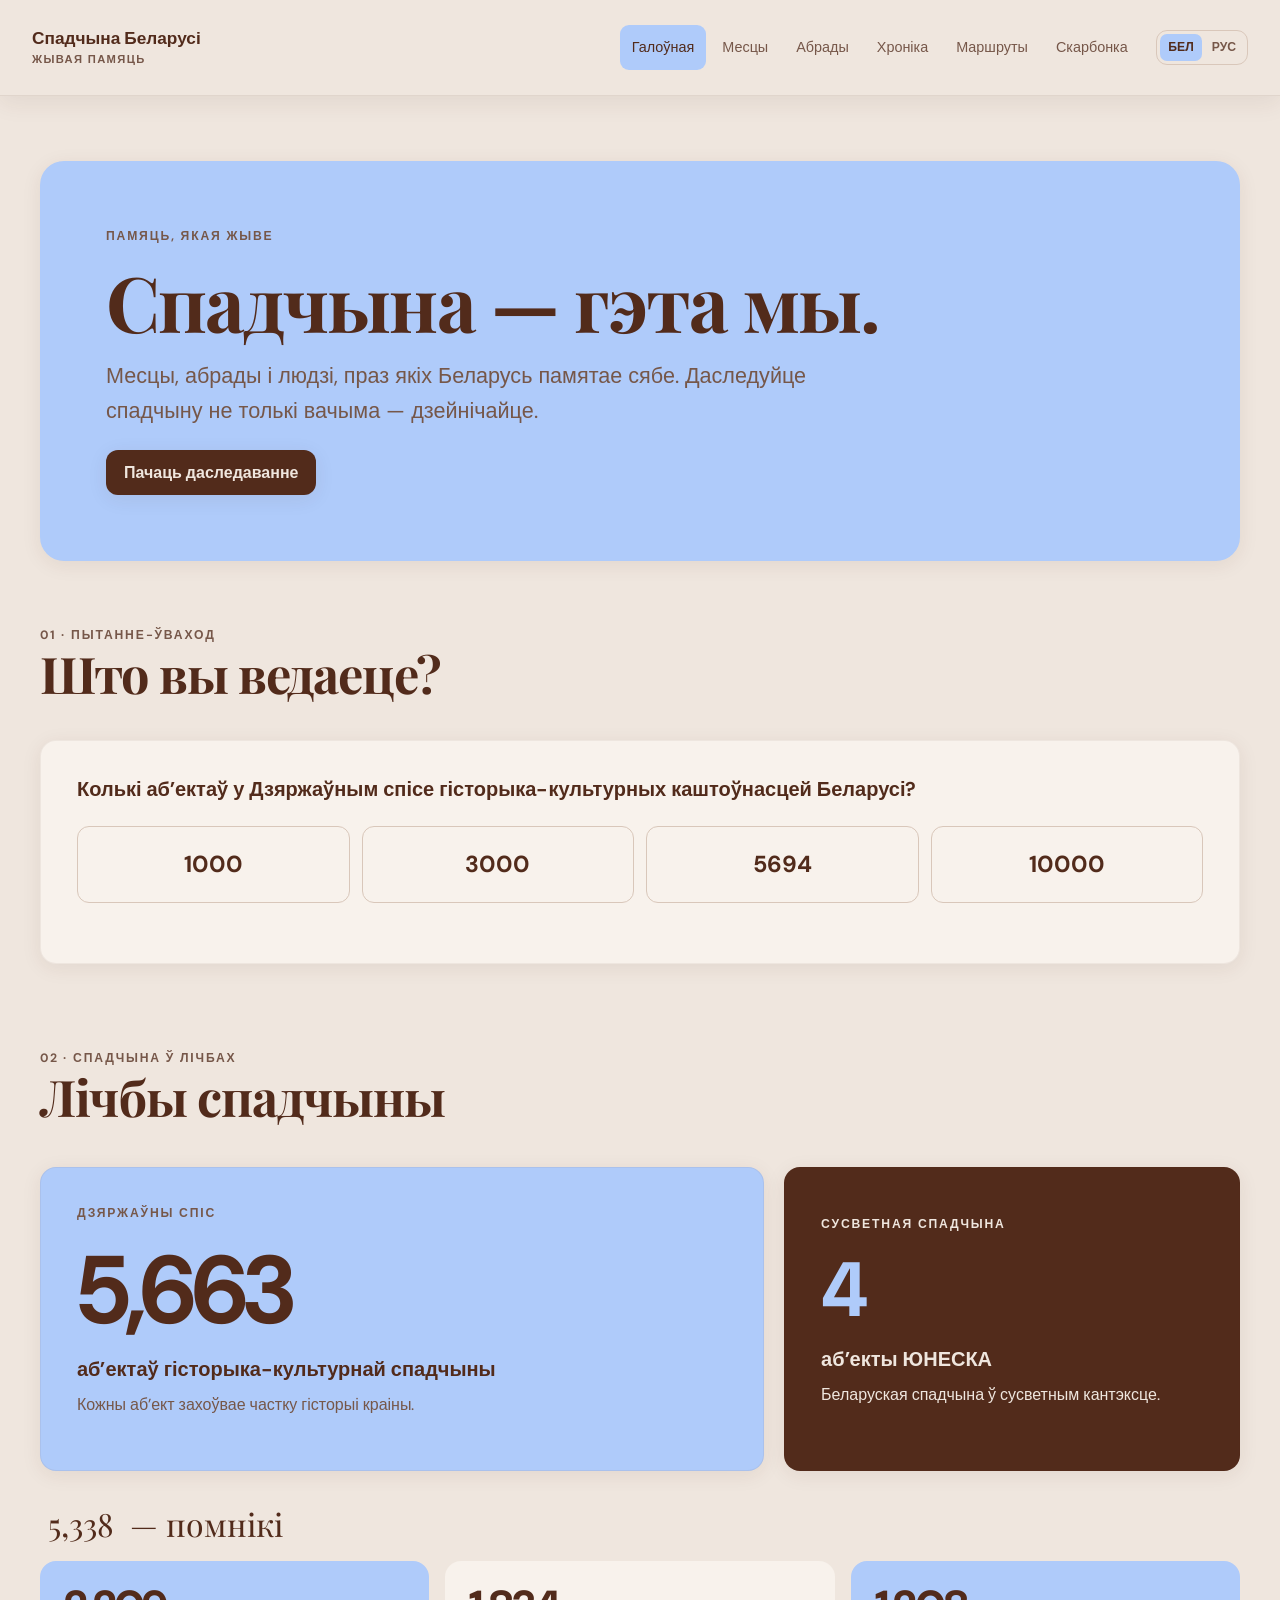
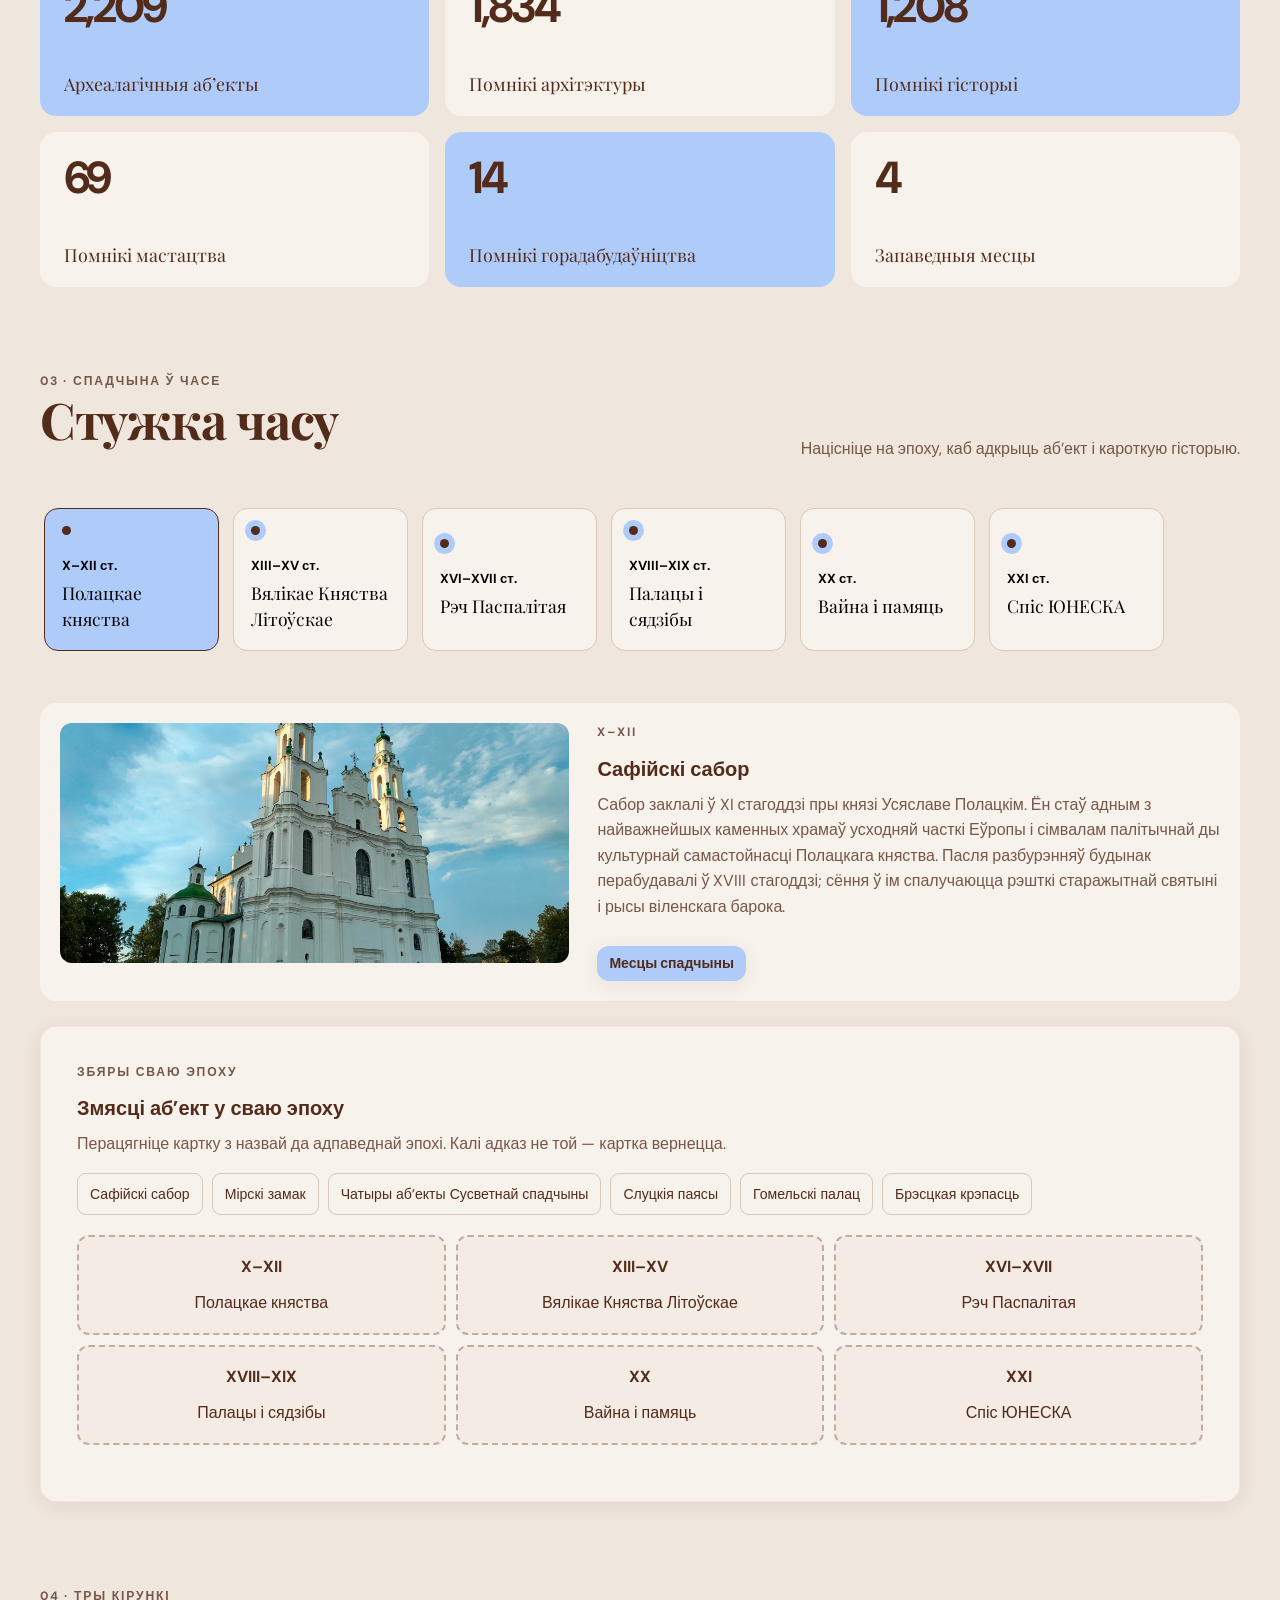
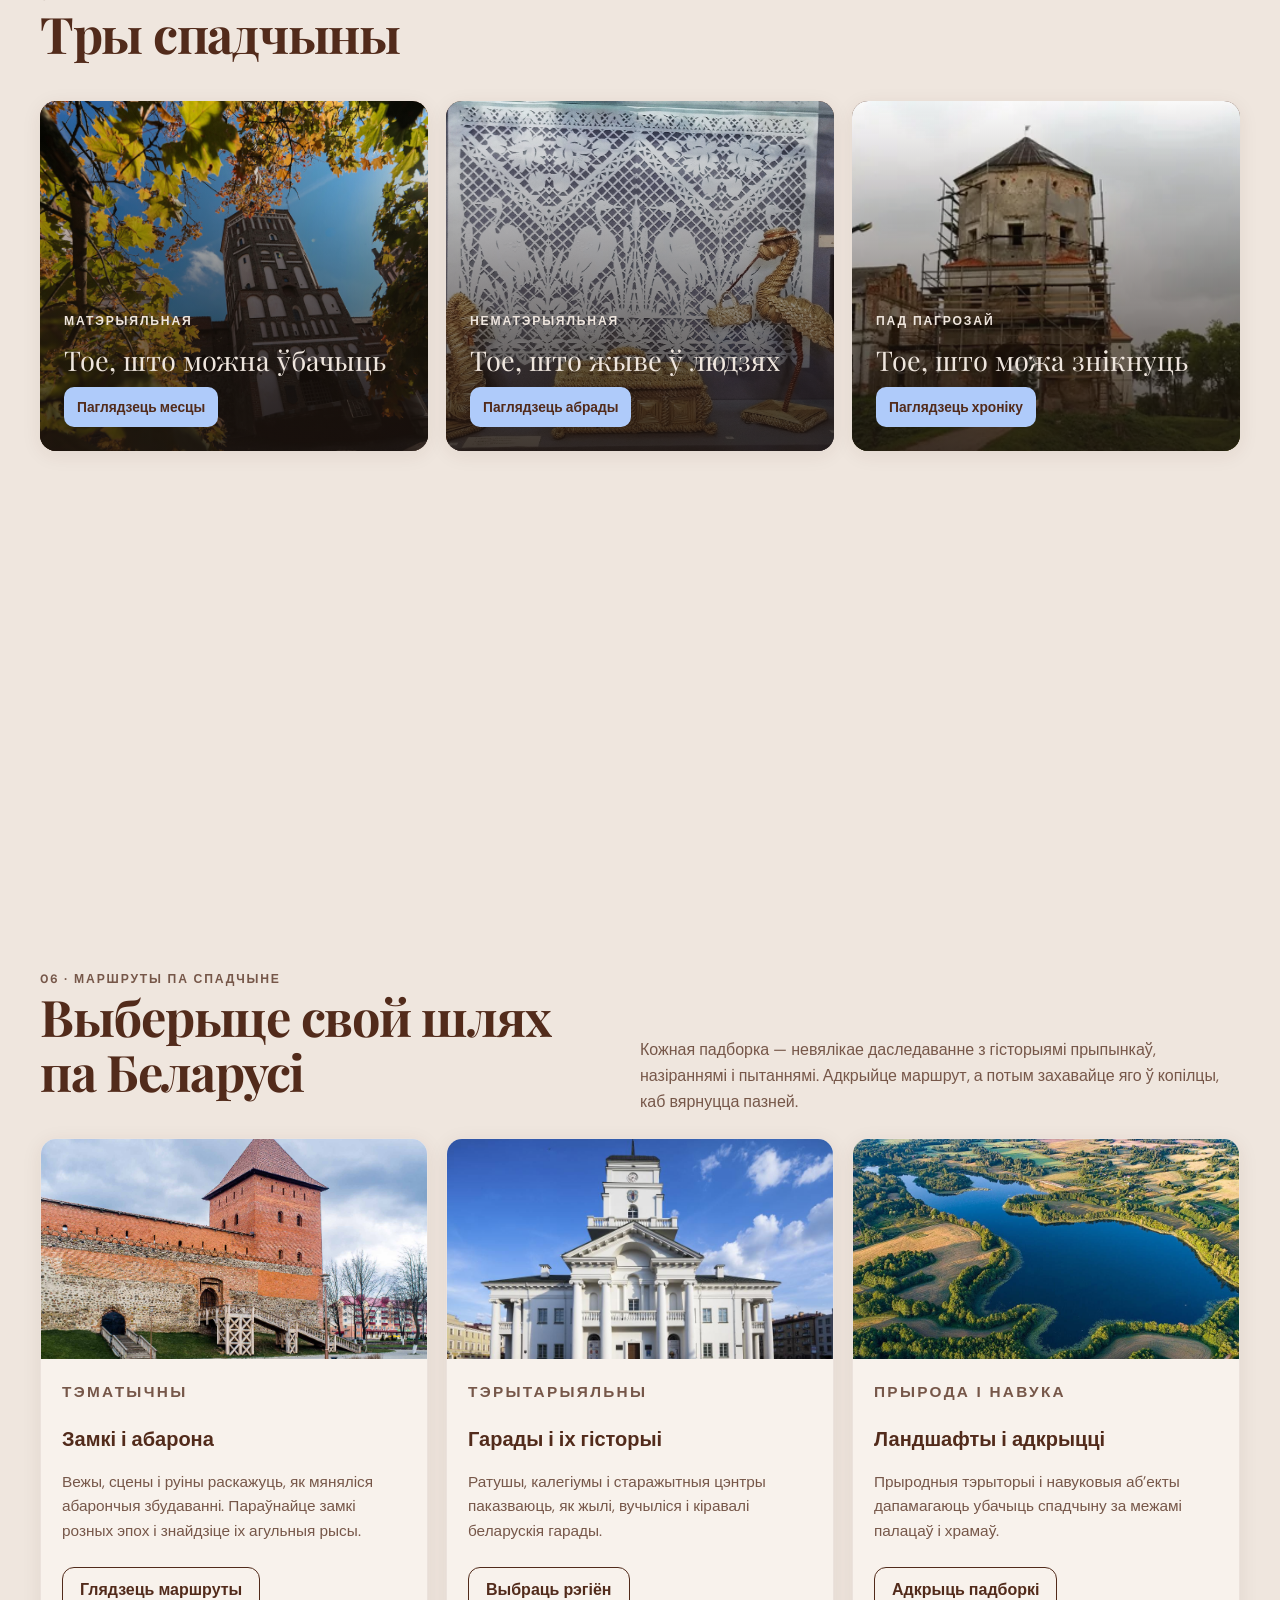
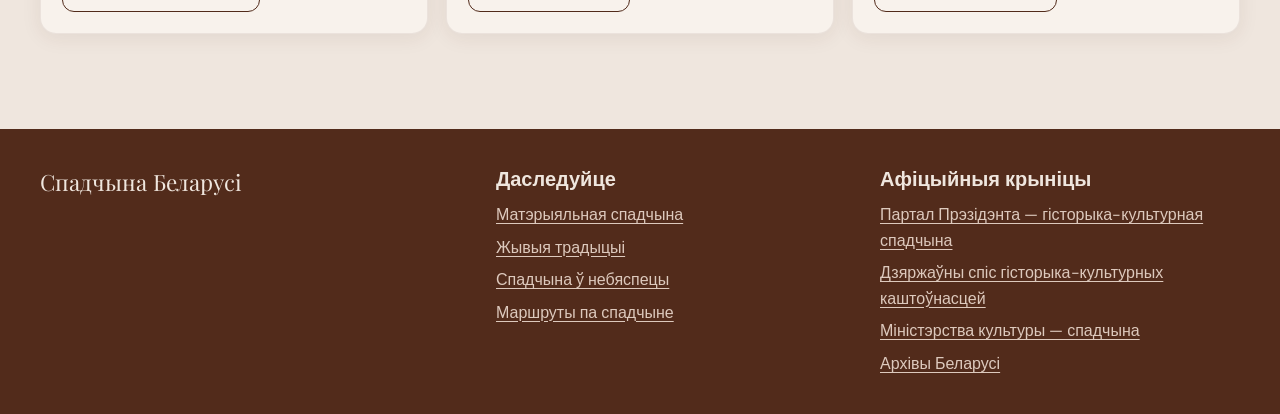
==== commit e08684c7: "описание изменений" ====
--- a/index.html
+++ b/index.html
@@ -16,7 +16,6 @@
     <header class="site-header">
       <div class="header-inner">
         <a class="brand" href="index.html" aria-label="Спадчына Беларусі — галоўная">
-          <span class="brand-mark" aria-hidden="true">✳</span>
           <span>Спадчына Беларусі<small data-by="Жывая памяць" data-ru="Живая память">Жывая памяць</small></span>
         </a>
         <nav class="main-nav" id="mainNav" aria-label="Галоўная навігацыя">
--- a/css/style.css
+++ b/css/style.css
@@ -1,8 +1,8 @@
-@import url("https://fonts.googleapis.com/css2?family=DM+Sans:wght@400;500;600;700&family=Playfair+Display:wght@500;600;700&display=swap");:root{--blue:#AFCBFA;--brown:#522B1B;--cream:#EFE6DE;--pale:#d7e5fb;--muted:#765749;--paper:#f8f2ec;--line:#d9c7ba;--shadow:0 4px 20px rgba(82,43,27,.08);--hover:0 14px 34px rgba(82,43,27,.15);--radius:16px;--content:1200px}*{box-sizing:border-box}html{scroll-behavior:smooth}body{margin:0;background:var(--cream);color:var(--brown);font:16px/1.6 "DM Sans",sans-serif;transition:background .3s,color .3s}img{display:block;max-width:100%;object-fit:cover}a{color:inherit;text-decoration:none}button,input,textarea,select{font:inherit}button{cursor:pointer}button:focus-visible,a:focus-visible,input:focus-visible,textarea:focus-visible,select:focus-visible{outline:3px solid var(--blue);outline-offset:3px}h1,h2,.serif{font-family:"Playfair Display",serif;line-height:1.08;letter-spacing:-.025em}h1{font-size:clamp(2.6rem,6vw,5rem);margin:0 0 16px}h2{font-size:clamp(2rem,4vw,3.15rem);margin:0 0 16px}h3{font-size:1.25rem;line-height:1.25;margin:0 0 10px}p{color:var(--muted);margin-top:0}.container{width:min(var(--content),calc(100% - 48px));margin:auto}.site-header{backdrop-filter:blur(16px);border-bottom:1px solid rgba(82,43,27,.09)}.header-inner{width:min(1340px,calc(100% - 36px));margin:auto;display:flex;align-items:center}.brand{display:flex;align-items:center;font-weight:700;white-space:nowrap}.brand-mark{background:var(--blue);display:grid;place-items:center}.brand small{display:block;letter-spacing:.12em;text-transform:uppercase;color:var(--muted)}.main-nav{display:flex;justify-content:center;align-items:center;gap:4px;margin-left:auto}.main-nav a{color:var(--muted);border-radius:9px}.main-nav a:hover,.main-nav a[aria-current=page]{background:var(--blue);color:var(--brown)}.header-actions{display:flex}.language-button,.menu-button{border:1px solid var(--line);background:var(--cream);color:var(--brown);border-radius:10px;padding:8px 12px;font-weight:700}.menu-button{display:none;width:42px;height:42px}.btn{display:inline-flex;align-items:center;justify-content:center;gap:8px;padding:12px 17px;border:1px solid transparent;border-radius:12px;background:var(--blue);color:var(--brown);font-weight:700;box-shadow:var(--shadow);line-height:1.2}.btn:hover{transform:scale(1.02);box-shadow:var(--hover);background:#c3d8f9}.btn-dark{background:var(--brown);color:var(--cream)}.btn-dark:hover{background:#6c3c28;color:var(--cream)}.btn-outline{background:transparent;border-color:var(--brown);box-shadow:none}.btn-sm{padding:8px 11px;font-size:.88rem}.eyebrow,.kicker{font-size:.76rem;text-transform:uppercase;letter-spacing:.15em;font-weight:700;color:var(--muted);margin-bottom:14px}.page-hero{padding:65px 0 35px}.page-hero .lead{font-size:clamp(1.1rem,2vw,1.35rem);max-width:760px}.hero-panel{background:var(--blue);border-radius:24px;padding:clamp(28px,6vw,66px);box-shadow:var(--shadow);position:relative;overflow:hidden}.hero-panel:after{content:"✳";position:absolute;right:4%;top:2%;font-size:clamp(100px,20vw,240px);line-height:1;color:rgba(82,43,27,.08)}.hero-panel>*{position:relative;z-index:1}.section{padding:30px 0 55px}.section-head{display:flex;align-items:end;justify-content:space-between;gap:24px;margin-bottom:24px}.section-head p{max-width:600px;margin:0}.block{background:var(--paper);border:1px solid rgba(82,43,27,.06);border-radius:var(--radius);padding:clamp(22px,3vw,36px);box-shadow:var(--shadow)}.grid{display:grid;gap:18px}.grid-2{grid-template-columns:repeat(2,minmax(0,1fr))}.grid-3{grid-template-columns:repeat(3,minmax(0,1fr))}.grid-4{grid-template-columns:repeat(4,minmax(0,1fr))}.grid-5{grid-template-columns:repeat(5,minmax(0,1fr))}.card{background:var(--paper);border:1px solid rgba(82,43,27,.08);border-radius:var(--radius);overflow:hidden;box-shadow:var(--shadow);transition:transform .3s,box-shadow .3s}.card:hover{transform:translateY(-4px);box-shadow:var(--hover)}.card-body{padding:21px}.card p{font-size:.96rem}.card-image{width:100%;aspect-ratio:4/3;overflow:hidden;background:var(--pale)}.card-image img{width:100%;height:100%;transition:transform .45s}.card:hover .card-image img{transform:scale(1.05)}.muted{color:var(--muted)}.small{font-size:.85rem}.tag,.pill{display:inline-flex;align-items:center;gap:7px;background:var(--pale);border-radius:8px;padding:5px 9px;font-size:.78rem;font-weight:700}.status-dot{width:9px;height:9px;border-radius:50%;display:inline-block;background:var(--brown)}.status-good{background:#52704b}.status-attention{background:#9c6b29}.status-critical{background:#8e4234}.separator{height:1px;background:var(--line);margin:22px 0}.reveal{opacity:0;transform:translateY(20px);transition:opacity .6s,transform .6s}.reveal.is-visible{opacity:1;transform:translateY(0)}.stat-card{min-height:176px;padding:21px;background:var(--blue);border-radius:var(--radius);display:flex;flex-direction:column;justify-content:space-between}.stat-card:nth-child(even){background:var(--paper)}.count-number{font-size:clamp(2.3rem,4vw,3.55rem);font-weight:700;letter-spacing:-.06em;line-height:1.1}.stat-label{font:1.2rem/1.2 "Playfair Display",serif}.stat-card small{font-size:.78rem;color:var(--muted)}.vote-options{display:grid;grid-template-columns:repeat(4,1fr);gap:12px;margin:24px 0}.vote-option{border:1px solid var(--line);background:var(--paper);border-radius:12px;padding:19px;font-size:1.45rem;font-weight:700;color:var(--brown)}.vote-option:hover{background:var(--blue);transform:scale(1.02)}.vote-option.correct{background:#c8dfbb;border-color:#52704b}.vote-option.wrong{opacity:.48}.vote-answer{display:none;background:var(--blue);border-radius:14px;padding:20px 24px;margin-top:20px}.vote-answer.is-open{display:block;animation:fadeUp .35s}.vote-answer strong{font:clamp(3rem,8vw,5rem)/1 "Playfair Display",serif}.timeline-scroller{overflow:auto;scroll-snap-type:x mandatory}.timeline{display:flex;min-width:max-content}.epoch-button{text-align:left;background:var(--paper);border:1px solid var(--line);border-radius:14px;padding:17px;scroll-snap-align:start}.epoch-button:before{content:"";width:9px;height:9px;border-radius:50%;display:block;background:var(--brown);margin-bottom:20px;box-shadow:0 0 0 6px var(--blue)}.epoch-button[aria-pressed=true]{background:var(--blue);border-color:var(--brown)}.epoch-button b{display:block;font-size:.82rem;margin-bottom:6px}.epoch-button span{font:1.1rem/1.2 "Playfair Display",serif}.epoch-detail{display:grid;grid-template-columns:.9fr 1.1fr;gap:22px;max-height:0;opacity:0;overflow:hidden;background:var(--paper);border-radius:16px;transition:max-height .45s,opacity .35s,padding .35s;margin-top:0}.epoch-detail.is-open{max-height:580px;opacity:1;padding:20px}.epoch-detail img{width:100%;height:240px;border-radius:12px}.heritage-card{position:relative;display:flex;min-height:350px;flex-direction:column;justify-content:end;border-radius:var(--radius);overflow:hidden;background:var(--brown);color:var(--cream);box-shadow:var(--shadow)}.heritage-card>img{position:absolute;inset:0;width:100%;height:100%;transition:transform .5s}.heritage-card:hover>img{transform:scale(1.05)}.heritage-card:after{content:"";position:absolute;inset:0;background:linear-gradient(180deg,transparent,rgba(27,18,14,.82))}.heritage-copy{position:relative;z-index:1;padding:24px}.heritage-copy h3{font:1.7rem/1.16 "Playfair Display",serif}.heritage-copy p{color:var(--cream)}.arrow{display:inline-grid;place-items:center;width:38px;height:38px;border-radius:11px;background:var(--blue);color:var(--brown);margin-top:10px}.action-card{padding:23px;border-radius:var(--radius);background:var(--paper);display:flex;flex-direction:column;align-items:flex-start;min-height:235px;box-shadow:var(--shadow)}.action-icon{display:grid;place-items:center;background:var(--blue)}.action-card .btn{margin-top:auto}.filters,.region-tags,.view-tabs{display:flex;flex-wrap:wrap;gap:9px;margin-bottom:18px}.field,.select{border:1px solid var(--line);background:var(--paper);border-radius:10px;padding:11px 13px;color:var(--brown);width:100%}.filters .field,.filters .select{width:auto;min-width:175px}.tab-btn,.region-tags button{border:1px solid var(--line);background:transparent;border-radius:10px;padding:9px 13px;color:var(--brown)}.tab-btn[aria-pressed=true],.region-tags button.active{background:var(--blue);border-color:var(--blue);font-weight:700}.place-card .place-meta{display:flex;gap:8px;flex-wrap:wrap;margin:10px 0}.expanded-content{max-height:0;overflow:hidden;transition:max-height .45s}.expand-btn{width:100%;border:0;border-top:1px solid var(--line);background:transparent;padding:13px;color:var(--brown);font-weight:700}.map-lab,.audio-lab{background:var(--blue);border-radius:18px;padding:clamp(22px,4vw,36px);margin-top:40px}.map-board{display:grid;grid-template-columns:repeat(3,1fr);gap:10px;margin:20px 0}.map-zone{min-height:100px;border:2px dashed rgba(82,43,27,.32);border-radius:12px;padding:12px;display:grid;place-items:center;text-align:center;background:rgba(239,230,222,.55)}.map-zone.over,.map-zone.filled{border-style:solid;border-color:var(--brown);background:var(--cream)}.map-pieces{display:flex;flex-wrap:wrap;gap:9px}.map-piece{padding:9px 12px;background:var(--paper);border:1px solid var(--line);border-radius:9px;cursor:grab;font-size:.88rem}.map-piece:active{cursor:grabbing}.ritual-media{aspect-ratio:16/10;overflow:hidden;background:var(--blue)}.ritual-media img{width:100%;height:100%;transition:transform .4s}.card:hover .ritual-media img{transform:scale(1.05)}.ritual-actions{display:flex;gap:8px;flex-wrap:wrap;margin-top:14px}.audio-play{width:40px;height:40px;border:0;border-radius:10px;background:var(--blue);color:var(--brown);font-weight:700}.sound-row{display:grid;grid-template-columns:1fr auto;align-items:center;gap:14px;padding:13px 0;border-bottom:1px solid rgba(82,43,27,.2)}.wave{height:26px;display:flex;align-items:center;gap:3px}.wave i{width:4px;border-radius:5px;background:var(--brown);height:var(--h);opacity:.58}.sound-toggle{border:1px solid var(--brown);border-radius:9px;background:transparent;padding:8px 12px}.sound-toggle.active{background:var(--brown);color:var(--cream)}.story-fragments{display:flex;flex-direction:column;gap:8px;margin:20px 0}.story-fragment{display:flex;align-items:center;gap:10px;padding:13px;border:1px solid var(--line);border-radius:10px;background:var(--paper);cursor:grab}.drag-n{width:28px;height:28px;display:grid;place-items:center;background:var(--blue);border-radius:8px;font-weight:700;flex-shrink:0}.chronicle-card{padding:0}.before-after{position:relative;height:280px;overflow:hidden;background:var(--brown);--split:50%}.before-after img{position:absolute;inset:0;width:100%;height:100%}.before-after .after-img{clip-path:inset(0 0 0 var(--split))}.divider-handle{position:absolute;top:0;bottom:0;left:var(--split);width:3px;background:var(--cream);transform:translateX(-50%);pointer-events:none}.before-after input{position:absolute;bottom:10px;left:12px;width:calc(100% - 24px);accent-color:var(--blue)}.chronicle-content{padding:23px}.life-strip{display:flex;gap:9px;flex-wrap:wrap;margin:17px 0}.life-item{flex:1;min-width:62px;border-left:2px solid var(--blue);padding-left:9px}.life-item b{display:block}.danger-note{background:var(--blue);padding:13px;border-radius:10px;margin:16px 0}.people-story{display:grid}.people-story img{border-radius:12px}.person-avatar{aspect-ratio:4/3}.person-avatar img{width:100%;height:100%}.form-grid{display:grid;grid-template-columns:1fr 1fr;gap:14px}.form-grid .full{grid-column:1/-1}.form-actions{display:flex;align-items:center;gap:10px;flex-wrap:wrap;margin-top:14px}.notice{background:var(--pale);color:var(--brown);padding:14px;border-radius:10px;font-size:.9rem}.quote{font:1.4rem/1.4 "Playfair Display",serif;border-left:3px solid var(--blue);padding-left:18px}.treasure-page{background:var(--brown);color:var(--cream);min-height:100vh}.treasure-page .site-header{background:rgba(82,43,27,.96);border-bottom-color:#765749}.treasure-page .brand,.treasure-page .main-nav a{color:var(--cream)}.treasure-page .brand small,.treasure-page p{color:#ddc9bd}.treasure-page .main-nav a:hover,.treasure-page .main-nav a[aria-current=page]{background:var(--blue);color:var(--brown)}.treasure-page .language-button,.treasure-page .menu-button{background:transparent;color:var(--cream);border-color:#896856}.treasure-page .block,.treasure-page .card{background:#68402f;color:var(--cream);border-color:#896856}.treasure-page .card p,.treasure-page .muted{color:#ddc9bd}.treasure-page .btn{background:var(--blue);color:var(--brown)}.treasure-page .field,.treasure-page .select{background:#68402f;color:var(--cream);border-color:#896856}.treasure-intro{padding:28px;border:1px solid #896856;border-radius:20px;background:linear-gradient(145deg,#68402f,#522B1B)}.treasure-grid{display:grid;grid-template-columns:repeat(3,minmax(0,1fr));gap:14px}.treasure-card{padding:19px;border-radius:14px;background:#68402f;border:1px solid #896856;min-height:160px;cursor:grab}.treasure-card:hover{transform:translateY(-3px)}.emotion{display:inline-block;width:10px;height:10px;border-radius:50%;background:var(--blue);margin-right:6px}.treasure-date{font-size:.78rem;color:#ddc9bd}.treasure-groups{display:grid;grid-template-columns:repeat(3,1fr);gap:12px;margin-top:20px}.treasure-group{padding:18px;border:1px dashed #896856;border-radius:12px;min-height:90px}.treasure-group.drag-over{border-color:var(--blue);background:#68402f}.treasure-empty{padding:25px;border:1px dashed #896856;border-radius:14px;text-align:center;color:#ddc9bd}.role-checks{display:grid;grid-template-columns:repeat(2,1fr);gap:10px}.role-check{display:flex;gap:10px;align-items:start;border:1px solid var(--line);border-radius:10px;padding:12px}.treasure-page .role-check{border-color:#896856}.role-check input{accent-color:var(--blue);margin-top:6px}.role-select{max-width:320px}.modal-backdrop,.image-modal{position:fixed;inset:0;background:rgba(35,22,16,.68);z-index:100;display:none;align-items:center;justify-content:center;padding:20px}.modal-backdrop.open,.image-modal.open{display:flex;animation:fade .2s}.modal{background:var(--cream);color:var(--brown);width:min(560px,100%);max-height:90vh;overflow:auto;border-radius:18px;padding:clamp(22px,4vw,34px);box-shadow:0 30px 90px #0004;animation:modalIn .25s}.modal-close,.image-modal button{float:right;width:36px;height:36px;border:0;border-radius:10px;background:var(--blue);color:var(--brown);font-size:1.2rem}.feelings{display:grid;grid-template-columns:repeat(3,1fr);gap:8px;margin:12px 0 20px}.feelings button{padding:10px 6px;border:1px solid var(--line);border-radius:9px;background:transparent;color:var(--brown)}.feelings button[aria-pressed=true]{background:var(--blue);border-color:var(--brown);font-weight:700}.image-modal img{max-width:min(1100px,95vw);max-height:85vh;border-radius:12px;animation:modalIn .25s}.image-modal button{position:absolute;right:24px;top:24px}.toast{position:fixed;bottom:22px;left:50%;transform:translate(-50%,20px);background:var(--brown);color:var(--cream);padding:12px 18px;border-radius:12px;z-index:150;opacity:0;pointer-events:none;box-shadow:var(--hover);transition:.3s}.toast.show{opacity:1;transform:translate(-50%,0)}.site-footer{padding:38px 0;background:var(--brown);color:var(--cream);margin-top:40px}.footer-inner{display:grid;grid-template-columns:1.2fr 1fr 1fr;gap:24px}.site-footer p,.site-footer a{color:#ddc9bd}.site-footer a{text-decoration:underline;text-underline-offset:3px}.footer-title{font:1.4rem "Playfair Display",serif}.footer-links{display:grid;gap:7px}.source-note,.inline-note{font-size:.82rem;color:var(--muted)}.site-footer .source-note{color:#ddc9bd}.load-more{display:flex;justify-content:center;margin:25px 0}.hidden{display:none !important}.shadow-mode{background:#765749}.shadow-mode #pageContent{filter:brightness(.72);transition:filter .35s}.shadow-mode .site-header{filter:brightness(.8)}@keyframes fade{from{opacity:0}to{opacity:1}}@keyframes fadeUp{from{opacity:0;transform:translateY(10px)}to{opacity:1;transform:translateY(0)}}@keyframes modalIn{from{opacity:0;transform:scale(.94)}to{opacity:1;transform:scale(1)}}.page-enter #pageContent h1{animation:fadeUp .65s ease both}.stats-section .section-head{margin-bottom:28px}.stats-overview{display:grid;grid-template-columns:1.35fr .85fr;gap:20px;margin-bottom:34px}.stats-overview .block{min-height:220px;display:flex;flex-direction:column;align-items:flex-start;justify-content:center}.stat-lead{background:var(--blue)}.stat-lead .count-number{font-size:clamp(3.6rem,8vw,6rem)}.stat-unesc{background:var(--brown);color:var(--cream)}.stat-unesc .eyebrow,.stat-unesc p{color:var(--cream)}.stat-unesc .count-number{font-size:clamp(3.2rem,6vw,5rem);color:var(--blue)}.stat-unesc h3{color:var(--cream)}.breakdown-heading{display:flex;align-items:baseline;justify-content:space-between;gap:18px;margin:6px 0 18px}.breakdown-heading h3{font:clamp(1.45rem,3vw,2rem)/1.2 "Playfair Display",serif;margin:0}.breakdown-heading p{margin:0}.stats-breakdown{gap:16px}.stats-breakdown .stat-card{min-height:155px;padding:22px 24px;transition:transform .3s,box-shadow .3s}.stats-breakdown .stat-card:hover{transform:translateY(-4px);box-shadow:var(--hover)}.stats-breakdown .stat-card:nth-child(even){background:var(--paper)}.stats-breakdown .count-number{font-size:clamp(2.2rem,3.5vw,3.3rem)}.stats-breakdown .stat-label{font-size:1.12rem}.timeline-scroller{padding:14px 0 22px}.epoch-detail.is-open{gap:28px;margin-top:18px}.epoch-detail .btn{margin-top:10px}.heritage-copy .arrow{font-size:1.35rem;font-weight:700;transition:transform .3s,background .3s}.heritage-card:hover .arrow{transform:scale(1.08) rotate(45deg)}@media (max-width:768px){.stats-overview{grid-template-columns:1fr}.stats-overview .block{min-height:185px}.breakdown-heading{align-items:flex-start;flex-direction:column;gap:4px}.stats-breakdown{grid-template-columns:repeat(2,minmax(0,1fr))}.timeline{gap:20px}.epoch-button{width:178px}}@media (max-width:480px){.stats-breakdown{grid-template-columns:1fr}.stats-breakdown .stat-card{min-height:128px}.epoch-detail{grid-template-columns:1fr}.epoch-detail img{height:210px}}.breakdown-total.count-number{display:inline;font-size:inherit;font-weight:inherit;letter-spacing:inherit;line-height:inherit}.site-header{position:sticky;top:0;z-index:100;background:rgba(239,230,222,.97);box-shadow:0 7px 22px rgba(82,43,27,.08)}.header-inner{min-height:96px;gap:26px}.brand{gap:13px;font-size:1.08rem;line-height:1.15}.brand-mark{width:48px;height:48px;font-size:1.5rem;border-radius:14px;flex:none}.brand small{font-size:.7rem;margin-top:4px}.main-nav a{font-size:.9rem;padding:11px 12px}.header-actions{gap:10px}.vote-answer strong{display:block;margin-bottom:17px}.vote-answer p{margin-top:10px;line-height:1.6}.vote-answer .small{margin-top:18px}.stat-lead .count-number,.stat-unesc .count-number{margin-bottom:14px}.breakdown-heading{margin-top:24px}.breakdown-total{margin-left:8px;margin-right:8px}.stat-card .count-number{margin-bottom:13px}.action-icon{width:62px;height:62px;font-size:1.8rem;margin-bottom:20px;border-radius:16px}.timeline{gap:14px !important;padding:8px 4px 12px !important}.epoch-button{width:175px !important;min-height:136px !important}.heritage-cta{display:inline-flex;align-items:center;gap:8px;min-height:38px;padding:9px 13px;border-radius:10px;background:var(--blue);color:var(--brown);font-weight:700;font-size:.86rem;transition:transform .2s,background .2s}.heritage-card:hover .heritage-cta{transform:translateX(3px);background:var(--cream)}.category-note p{margin:7px 0;max-width:100ch}.category-note a{text-decoration:underline;text-underline-offset:3px;font-weight:700}.filter-result-count{margin:-4px 0 14px}.place-card .expanded-content{max-height:0;overflow:hidden}.place-card.is-expanded .expanded-content{max-height:1200px;padding-top:9px}.place-card .expanded-content p{margin-top:8px}.place-card .card-image img,.chronicle-card .card-image img{width:100%;height:100%;object-fit:cover}.place-card .card-image,.chronicle-card .card-image{height:220px;overflow:hidden}.map-zone .map-piece{max-width:100%;word-break:normal;cursor:default}.map-piece.map-correct{cursor:default;border-color:var(--brown);font-weight:700}.ritual-card .calendar-data{font-size:.88rem;line-height:1.55;margin-top:12px}.ritual-card .expanded-content{max-height:0;overflow:hidden;transition:max-height .35s ease}.ritual-card .expanded-content.open{max-height:1300px;padding-top:8px}.ritual-details h4{margin:14px 0 6px;font-size:1rem}.ritual-details p{line-height:1.65}.sound-quiz{padding:20px;background:rgba(239,230,222,.64);border-radius:16px;margin-top:22px}.sound-quiz-head{margin-bottom:16px}.sound-quiz-head h3{margin-top:12px}.sound-quiz-controls{display:flex;flex-wrap:wrap;gap:9px;margin:16px 0}.sound-choices{display:grid;grid-template-columns:repeat(2,minmax(0,1fr));gap:10px}.sound-choice{padding:13px 15px;text-align:left;border:1px solid var(--line);border-radius:11px;background:var(--paper);color:var(--brown);font:inherit;cursor:pointer}.sound-choice[aria-pressed=true],.sound-choice.selected{border-color:var(--brown);background:var(--blue);font-weight:700}.sound-choice.correct{background:#d8e7c6;border-color:#547047;color:#26391f}.sound-choice.wrong{background:#f4d6cd;border-color:#9a4b3c;color:#522b1b}.sound-choice:disabled{cursor:default}.story-move{display:flex;gap:5px;margin-left:auto;flex:none}.chronicle-section-head{margin:0 0 20px;max-width:850px}.chronicle-section-head h2{margin:12px 0}.chronicle-section-head p{color:var(--muted)}.tag-warning{background:#f0d2c4 !important;color:#522b1b !important}.chronicle-card .chronicle-content{padding:22px}.chronicle-card h3{margin:10px 0}.chronicle-card .life-strip{margin:15px 0 18px}.chronicle-card .danger-note{line-height:1.55}.chronicle-full{margin:14px 0;border-top:1px solid var(--line);padding-top:12px}.chronicle-full summary{font-weight:700;cursor:pointer}.chronicle-full p{margin-top:10px}.people-feature{padding:clamp(20px,3vw,34px)}.people-card-actions{display:flex;flex-wrap:wrap;gap:8px;margin-top:14px}.people-card-actions .btn{margin-top:0}.person-avatar img{object-fit:cover}.account-summary{padding:clamp(20px,4vw,34px);border:1px solid #896856;border-radius:22px;background:linear-gradient(135deg,#68402f,#522b1b);color:var(--cream);box-shadow:0 18px 40px rgba(25,12,7,.12)}.account-identity{display:flex;align-items:center;gap:18px}.account-identity p{margin-bottom:6px}.account-identity h2{margin:4px 0 10px}.account-avatar{display:grid;place-items:center;width:78px;height:78px;flex:none;border-radius:24px;background:var(--blue);color:var(--brown);font-size:2.3rem}.profile-name-form{margin-top:24px;padding-top:20px;border-top:1px solid #896856;max-width:670px}.profile-name-form label{display:block;margin-bottom:8px}.profile-name-controls{display:flex;gap:8px;align-items:stretch}.profile-name-controls .field{flex:1}.account-stats{display:grid;gap:12px;margin-top:26px}.account-stats>div{display:flex;flex-direction:column;gap:5px;padding:16px;border:1px solid #896856;border-radius:13px;background:rgba(239,230,222,.08)}.account-stats b{font-size:1.85rem;line-height:1.1;color:var(--blue)}.account-stats span{font-size:.83rem;color:#ddc9bd}.treasure-page .account-summary .eyebrow{color:var(--blue)}.treasure-page .account-summary p{color:#e8d9d0}.treasure-page .account-summary h2{color:var(--cream)}.treasure-page .account-summary .field{background:#522b1b}.treasure-page .account-summary .small{color:#ddc9bd}.treasure-page .section-head h2,.treasure-page .route-builder h2{color:var(--cream)}.treasure-page .route-builder{border:1px solid #896856}.route-place-option{min-width:0}.route-place-option input{flex:none}.route-place-option>span:nth-child(2){display:flex;flex-direction:column;gap:4px;min-width:0}.route-place-option small{line-height:1.3}.route-option-add{display:grid;place-items:center;margin-left:auto;flex:none;width:27px;height:27px;border-radius:8px;background:rgba(175,203,250,.12);color:var(--blue)}.route-preview{padding:17px;border-radius:13px;background:rgba(239,230,222,.05);border:1px solid #896856;margin-top:16px}.route-preview h3{margin:0 0 6px}.route-stop:last-child{border-bottom:0}.route-stop-number{color:var(--brown);flex:none}.route-stop-copy{display:flex;flex-direction:column;gap:3px;flex:1}.route-stop-actions{flex:none}.treasure-page .route-stop-actions .btn{padding:6px 9px;min-width:30px}.route-form-actions{display:flex;flex-wrap:wrap;gap:8px;margin-top:18px}.saved-route{margin-top:12px}.saved-route-header h3{margin:8px 0}.saved-route ol{padding-left:24px;line-height:1.7}.saved-route li{padding-left:4px}.memory-item{padding:9px 0;border-bottom:1px solid #896856}.grouped-treasure{padding:7px 0;border-bottom:1px solid #896856}.grouped-treasure:last-child{border-bottom:0}.treasure-page .account-workspace .block{min-height:200px}.category-note{padding:18px 20px;border-radius:16px;background:var(--pale);border:1px solid var(--line);margin:8px 0 24px;max-width:100%}.category-note h3{font-size:1.1rem;margin:0 0 12px}.category-key{display:grid;grid-template-columns:repeat(2,minmax(0,1fr));gap:8px 14px}.category-key p{display:flex;align-items:flex-start;gap:10px;margin:0;padding:10px 12px;border-radius:10px;background:rgba(255,255,255,.45);font-size:.92rem}.category-key b{display:grid;place-items:center;flex:none;width:27px;height:27px;border-radius:8px;background:var(--blue);color:var(--brown)}.category-key span{line-height:1.45}.category-footnote{margin:12px 0 7px !important}.filter-result-count{display:none !important}body.modal-open{overflow:hidden}.place-story-open .modal.place-story-sheet{overflow:auto}.place-story-content{color:var(--brown)}.place-story-hero{display:grid;background:var(--blue)}.place-story-heading{align-self:center}.place-story-heading h2{margin-bottom:17px}.place-story-heading .place-meta{display:flex;flex-wrap:wrap;gap:7px;margin:8px 0 12px}.place-story-heading .small{margin-bottom:0}.place-story-body{margin:auto}.place-story-body p{font-size:1.02rem;line-height:1.85;white-space:normal}.place-story-body .place-story-lead{font-size:clamp(1.1rem,2vw,1.28rem);color:var(--brown);font-weight:600;line-height:1.7}.place-story-body h3{font-size:1.45rem}.place-story-actions{display:flex;flex-wrap:wrap;gap:10px;margin-top:26px}@keyframes placeStoryReveal{from{opacity:0;transform:translateY(24px) scale(.975);clip-path:inset(5% 2% 0 round 22px)}to{opacity:1;transform:translateY(0) scale(1);clip-path:inset(0 0 0 round 22px)}}@media (max-width:720px){.category-key{grid-template-columns:1fr}.modal-backdrop.place-story-open{padding:0}.place-story-open .modal.place-story-sheet{width:100%;max-height:100dvh;height:100dvh;border-radius:0}.place-story-open .modal-close{position:sticky;top:10px;margin:10px 10px -52px 0}.place-story-hero{grid-template-columns:1fr}.place-story-hero>img{height:250px;min-height:0;max-height:300px}.place-story-heading{padding:22px 22px 25px}.place-story-heading h2{font-size:2rem}.place-story-body{padding:24px 22px 34px}.place-story-actions .btn{width:100%}}@media (prefers-reduced-motion:reduce){.place-story-open .modal.place-story-sheet{animation:none}}body[data-page="places"] .page-hero{padding-bottom:14px}body[data-page="places"] .page-hero + .section{padding-top:14px}body[data-page="places"] .filters #placesSearch{flex:1 1 440px;min-width:min(100%,360px);width:auto}body[data-page="places"] .filters #statusFilter,
+@import url("https://fonts.googleapis.com/css2?family=DM+Sans:wght@400;500;600;700&family=Playfair+Display:wght@500;600;700&display=swap");:root{--blue:#AFCBFA;--brown:#522B1B;--cream:#EFE6DE;--pale:#d7e5fb;--muted:#765749;--paper:#f8f2ec;--line:#d9c7ba;--shadow:0 4px 20px rgba(82,43,27,.08);--hover:0 14px 34px rgba(82,43,27,.15);--radius:16px;--content:1200px}*{box-sizing:border-box}html{scroll-behavior:smooth}body{margin:0;background:var(--cream);color:var(--brown);font:16px/1.6 "DM Sans",sans-serif;transition:background .3s,color .3s}img{display:block;max-width:100%;object-fit:cover}a{color:inherit;text-decoration:none}button,input,textarea,select{font:inherit}button{cursor:pointer}button:focus-visible,a:focus-visible,input:focus-visible,textarea:focus-visible,select:focus-visible{outline:3px solid var(--blue);outline-offset:3px}h1,h2,.serif{font-family:"Playfair Display",serif;line-height:1.08;letter-spacing:-.025em}h1{font-size:clamp(2.6rem,6vw,5rem);margin:0 0 16px}h2{font-size:clamp(2rem,4vw,3.15rem);margin:0 0 16px}h3{font-size:1.25rem;line-height:1.25;margin:0 0 10px}p{color:var(--muted);margin-top:0}.container{width:min(var(--content),calc(100% - 48px));margin:auto}.site-header{backdrop-filter:blur(16px);border-bottom:1px solid rgba(82,43,27,.09)}.header-inner{width:min(1340px,calc(100% - 36px));margin:auto;display:flex;align-items:center}.brand{display:flex;align-items:center;font-weight:700;white-space:nowrap}.brand-mark{background:var(--blue);display:grid;place-items:center}.brand small{display:block;letter-spacing:.12em;text-transform:uppercase;color:var(--muted)}.main-nav{display:flex;justify-content:center;align-items:center;gap:4px;margin-left:auto}.main-nav a{color:var(--muted);border-radius:9px}.main-nav a:hover,.main-nav a[aria-current=page]{background:var(--blue);color:var(--brown)}.header-actions{display:flex}.language-button,.menu-button{border:1px solid var(--line);background:var(--cream);color:var(--brown);border-radius:10px;padding:8px 12px;font-weight:700}.menu-button{display:none;width:42px;height:42px}.btn{display:inline-flex;align-items:center;justify-content:center;gap:8px;padding:12px 17px;border:1px solid transparent;border-radius:12px;background:var(--blue);color:var(--brown);font-weight:700;box-shadow:var(--shadow);line-height:1.2}.btn:hover{transform:scale(1.02);box-shadow:var(--hover);background:#c3d8f9}.btn-dark{background:var(--brown);color:var(--cream)}.btn-dark:hover{background:#6c3c28;color:var(--cream)}.btn-outline{background:transparent;border-color:var(--brown);box-shadow:none}.btn-sm{padding:8px 11px;font-size:.88rem}.eyebrow,.kicker{font-size:.76rem;text-transform:uppercase;letter-spacing:.15em;font-weight:700;color:var(--muted);margin-bottom:14px}.page-hero{padding:65px 0 35px}.page-hero .lead{font-size:clamp(1.1rem,2vw,1.35rem);max-width:760px}.hero-panel{background:var(--blue);border-radius:24px;padding:clamp(28px,6vw,66px);box-shadow:var(--shadow);position:relative;overflow:hidden}.hero-panel:after{content:none;display:none}.hero-panel>*{position:relative;z-index:1}.section{padding:30px 0 55px}.section-head{display:flex;align-items:end;justify-content:space-between;gap:24px;margin-bottom:24px}.section-head p{max-width:600px;margin:0}.block{background:var(--paper);border:1px solid rgba(82,43,27,.06);border-radius:var(--radius);padding:clamp(22px,3vw,36px);box-shadow:var(--shadow)}.grid{display:grid;gap:18px}.grid-2{grid-template-columns:repeat(2,minmax(0,1fr))}.grid-3{grid-template-columns:repeat(3,minmax(0,1fr))}.grid-4{grid-template-columns:repeat(4,minmax(0,1fr))}.grid-5{grid-template-columns:repeat(5,minmax(0,1fr))}.card{background:var(--paper);border:1px solid rgba(82,43,27,.08);border-radius:var(--radius);overflow:hidden;box-shadow:var(--shadow);transition:transform .3s,box-shadow .3s}.card:hover{transform:translateY(-4px);box-shadow:var(--hover)}.card-body{padding:21px}.card p{font-size:.96rem}.card-image{width:100%;aspect-ratio:4/3;overflow:hidden;background:var(--pale)}.card-image img{width:100%;height:100%;transition:transform .45s}.card:hover .card-image img{transform:scale(1.05)}.muted{color:var(--muted)}.small{font-size:.85rem}.tag,.pill{display:inline-flex;align-items:center;gap:7px;background:var(--pale);border-radius:8px;padding:5px 9px;font-size:.78rem;font-weight:700}.status-dot{width:9px;height:9px;border-radius:50%;display:inline-block;background:var(--brown)}.status-good{background:#52704b}.status-attention{background:#9c6b29}.status-critical{background:#8e4234}.separator{height:1px;background:var(--line);margin:22px 0}.reveal{opacity:0;transform:translateY(20px);transition:opacity .6s,transform .6s}.reveal.is-visible{opacity:1;transform:translateY(0)}.stat-card{min-height:176px;padding:21px;background:var(--blue);border-radius:var(--radius);display:flex;flex-direction:column;justify-content:space-between}.stat-card:nth-child(even){background:var(--paper)}.count-number{font-size:clamp(2.3rem,4vw,3.55rem);font-weight:700;letter-spacing:-.06em;line-height:1.1}.stat-label{font:1.2rem/1.2 "Playfair Display",serif}.stat-card small{font-size:.78rem;color:var(--muted)}.vote-options{display:grid;grid-template-columns:repeat(4,1fr);gap:12px;margin:24px 0}.vote-option{border:1px solid var(--line);background:var(--paper);border-radius:12px;padding:19px;font-size:1.45rem;font-weight:700;color:var(--brown)}.vote-option:hover{background:var(--blue);transform:scale(1.02)}.vote-option.correct{background:#c8dfbb;border-color:#52704b}.vote-option.wrong{opacity:.48}.vote-answer{display:none;background:var(--blue);border-radius:14px;padding:20px 24px;margin-top:20px}.vote-answer.is-open{display:block;animation:fadeUp .35s}.vote-answer strong{font:clamp(3rem,8vw,5rem)/1 "Playfair Display",serif}.timeline-scroller{overflow:auto;scroll-snap-type:x mandatory}.timeline{display:flex;min-width:max-content}.epoch-button{text-align:left;background:var(--paper);border:1px solid var(--line);border-radius:14px;padding:17px;scroll-snap-align:start}.epoch-button:before{content:"";width:9px;height:9px;border-radius:50%;display:block;background:var(--brown);margin-bottom:20px;box-shadow:0 0 0 6px var(--blue)}.epoch-button[aria-pressed=true]{background:var(--blue);border-color:var(--brown)}.epoch-button b{display:block;font-size:.82rem;margin-bottom:6px}.epoch-button span{font:1.1rem/1.2 "Playfair Display",serif}.epoch-detail{display:grid;grid-template-columns:.9fr 1.1fr;gap:22px;max-height:0;opacity:0;overflow:hidden;background:var(--paper);border-radius:16px;transition:max-height .45s,opacity .35s,padding .35s;margin-top:0}.epoch-detail.is-open{max-height:580px;opacity:1;padding:20px}.epoch-detail img{width:100%;height:240px;border-radius:12px}.heritage-card{position:relative;display:flex;min-height:350px;flex-direction:column;justify-content:end;border-radius:var(--radius);overflow:hidden;background:var(--brown);color:var(--cream);box-shadow:var(--shadow)}.heritage-card>img{position:absolute;inset:0;width:100%;height:100%;transition:transform .5s}.heritage-card:hover>img{transform:scale(1.05)}.heritage-card:after{content:"";position:absolute;inset:0;background:linear-gradient(180deg,transparent,rgba(27,18,14,.82))}.heritage-copy{position:relative;z-index:1;padding:24px}.heritage-copy h3{font:1.7rem/1.16 "Playfair Display",serif}.heritage-copy p{color:var(--cream)}.arrow{display:inline-grid;place-items:center;width:38px;height:38px;border-radius:11px;background:var(--blue);color:var(--brown);margin-top:10px}.action-card{padding:23px;border-radius:var(--radius);background:var(--paper);display:flex;flex-direction:column;align-items:flex-start;min-height:235px;box-shadow:var(--shadow)}.action-icon{display:grid;place-items:center;background:var(--blue)}.action-card .btn{margin-top:auto}.filters,.region-tags,.view-tabs{display:flex;flex-wrap:wrap;gap:9px;margin-bottom:18px}.field,.select{border:1px solid var(--line);background:var(--paper);border-radius:10px;padding:11px 13px;color:var(--brown);width:100%}.filters .field,.filters .select{width:auto;min-width:175px}.tab-btn,.region-tags button{border:1px solid var(--line);background:transparent;border-radius:10px;padding:9px 13px;color:var(--brown)}.tab-btn[aria-pressed=true],.region-tags button.active{background:var(--blue);border-color:var(--blue);font-weight:700}.place-card .place-meta{display:flex;gap:8px;flex-wrap:wrap;margin:10px 0}.expanded-content{max-height:0;overflow:hidden;transition:max-height .45s}.expand-btn{width:100%;border:0;border-top:1px solid var(--line);background:transparent;padding:13px;color:var(--brown);font-weight:700}.map-lab,.audio-lab{background:var(--blue);border-radius:18px;padding:clamp(22px,4vw,36px);margin-top:40px}.map-board{display:grid;grid-template-columns:repeat(3,1fr);gap:10px;margin:20px 0}.map-zone{min-height:100px;border:2px dashed rgba(82,43,27,.32);border-radius:12px;padding:12px;display:grid;place-items:center;text-align:center;background:rgba(239,230,222,.55)}.map-zone.over,.map-zone.filled{border-style:solid;border-color:var(--brown);background:var(--cream)}.map-pieces{display:flex;flex-wrap:wrap;gap:9px}.map-piece{padding:9px 12px;background:var(--paper);border:1px solid var(--line);border-radius:9px;cursor:grab;font-size:.88rem}.map-piece:active{cursor:grabbing}.ritual-media{aspect-ratio:16/10;overflow:hidden;background:var(--blue)}.ritual-media img{width:100%;height:100%;transition:transform .4s}.card:hover .ritual-media img{transform:scale(1.05)}.ritual-actions{display:flex;gap:8px;flex-wrap:wrap;margin-top:14px}.audio-play{width:40px;height:40px;border:0;border-radius:10px;background:var(--blue);color:var(--brown);font-weight:700}.sound-row{display:grid;grid-template-columns:1fr auto;align-items:center;gap:14px;padding:13px 0;border-bottom:1px solid rgba(82,43,27,.2)}.wave{height:26px;display:flex;align-items:center;gap:3px}.wave i{width:4px;border-radius:5px;background:var(--brown);height:var(--h);opacity:.58}.sound-toggle{border:1px solid var(--brown);border-radius:9px;background:transparent;padding:8px 12px}.sound-toggle.active{background:var(--brown);color:var(--cream)}.story-fragments{display:flex;flex-direction:column;gap:8px;margin:20px 0}.story-fragment{display:flex;align-items:center;gap:10px;padding:13px;border:1px solid var(--line);border-radius:10px;background:var(--paper);cursor:grab}.drag-n{width:28px;height:28px;display:grid;place-items:center;background:var(--blue);border-radius:8px;font-weight:700;flex-shrink:0}.chronicle-card{padding:0}.before-after{position:relative;height:280px;overflow:hidden;background:var(--brown);--split:50%}.before-after img{position:absolute;inset:0;width:100%;height:100%}.before-after .after-img{clip-path:inset(0 0 0 var(--split))}.divider-handle{position:absolute;top:0;bottom:0;left:var(--split);width:3px;background:var(--cream);transform:translateX(-50%);pointer-events:none}.before-after input{position:absolute;bottom:10px;left:12px;width:calc(100% - 24px);accent-color:var(--blue)}.chronicle-content{padding:23px}.life-strip{display:flex;gap:9px;flex-wrap:wrap;margin:17px 0}.life-item{flex:1;min-width:62px;border-left:2px solid var(--blue);padding-left:9px}.life-item b{display:block}.danger-note{background:var(--blue);padding:13px;border-radius:10px;margin:16px 0}.people-story{display:grid}.people-story img{border-radius:12px}.person-avatar{aspect-ratio:4/3}.person-avatar img{width:100%;height:100%}.form-grid{display:grid;grid-template-columns:1fr 1fr;gap:14px}.form-grid .full{grid-column:1/-1}.form-actions{display:flex;align-items:center;gap:10px;flex-wrap:wrap;margin-top:14px}.notice{background:var(--pale);color:var(--brown);padding:14px;border-radius:10px;font-size:.9rem}.quote{font:1.4rem/1.4 "Playfair Display",serif;border-left:3px solid var(--blue);padding-left:18px}.treasure-page{background:var(--brown);color:var(--cream);min-height:100vh}.treasure-page .site-header{background:rgba(82,43,27,.96);border-bottom-color:#765749}.treasure-page .brand,.treasure-page .main-nav a{color:var(--cream)}.treasure-page .brand small,.treasure-page p{color:#ddc9bd}.treasure-page .main-nav a:hover,.treasure-page .main-nav a[aria-current=page]{background:var(--blue);color:var(--brown)}.treasure-page .language-button,.treasure-page .menu-button{background:transparent;color:var(--cream);border-color:#896856}.treasure-page .block,.treasure-page .card{background:#68402f;color:var(--cream);border-color:#896856}.treasure-page .card p,.treasure-page .muted{color:#ddc9bd}.treasure-page .btn{background:var(--blue);color:var(--brown)}.treasure-page .field,.treasure-page .select{background:#68402f;color:var(--cream);border-color:#896856}.treasure-intro{padding:28px;border:1px solid #896856;border-radius:20px;background:linear-gradient(145deg,#68402f,#522B1B)}.treasure-grid{display:grid;grid-template-columns:repeat(3,minmax(0,1fr));gap:14px}.treasure-card{padding:19px;border-radius:14px;background:#68402f;border:1px solid #896856;min-height:160px;cursor:grab}.treasure-card:hover{transform:translateY(-3px)}.emotion{display:inline-block;width:10px;height:10px;border-radius:50%;background:var(--blue);margin-right:6px}.treasure-date{font-size:.78rem;color:#ddc9bd}.treasure-groups{display:grid;grid-template-columns:repeat(3,1fr);gap:12px;margin-top:20px}.treasure-group{padding:18px;border:1px dashed #896856;border-radius:12px;min-height:90px}.treasure-group.drag-over{border-color:var(--blue);background:#68402f}.treasure-empty{padding:25px;border:1px dashed #896856;border-radius:14px;text-align:center;color:#ddc9bd}.role-checks{display:grid;grid-template-columns:repeat(2,1fr);gap:10px}.role-check{display:flex;gap:10px;align-items:start;border:1px solid var(--line);border-radius:10px;padding:12px}.treasure-page .role-check{border-color:#896856}.role-check input{accent-color:var(--blue);margin-top:6px}.role-select{max-width:320px}.modal-backdrop,.image-modal{position:fixed;inset:0;background:rgba(35,22,16,.68);z-index:100;display:none;align-items:center;justify-content:center;padding:20px}.modal-backdrop.open,.image-modal.open{display:flex;animation:fade .2s}.modal{background:var(--cream);color:var(--brown);width:min(560px,100%);max-height:90vh;overflow:auto;border-radius:18px;padding:clamp(22px,4vw,34px);box-shadow:0 30px 90px #0004;animation:modalIn .25s}.modal-close,.image-modal button{float:right;width:36px;height:36px;border:0;border-radius:10px;background:var(--blue);color:var(--brown);font-size:1.2rem}.feelings{display:grid;grid-template-columns:repeat(3,1fr);gap:8px;margin:12px 0 20px}.feelings button{padding:10px 6px;border:1px solid var(--line);border-radius:9px;background:transparent;color:var(--brown)}.feelings button[aria-pressed=true]{background:var(--blue);border-color:var(--brown);font-weight:700}.image-modal img{max-width:min(1100px,95vw);max-height:85vh;border-radius:12px;animation:modalIn .25s}.image-modal button{position:absolute;right:24px;top:24px}.toast{position:fixed;bottom:22px;left:50%;transform:translate(-50%,20px);background:var(--brown);color:var(--cream);padding:12px 18px;border-radius:12px;z-index:150;opacity:0;pointer-events:none;box-shadow:var(--hover);transition:.3s}.toast.show{opacity:1;transform:translate(-50%,0)}.site-footer{padding:38px 0;background:var(--brown);color:var(--cream);margin-top:40px}.footer-inner{display:grid;grid-template-columns:1.2fr 1fr 1fr;gap:24px}.site-footer p,.site-footer a{color:#ddc9bd}.site-footer a{text-decoration:underline;text-underline-offset:3px}.footer-title{font:1.4rem "Playfair Display",serif}.footer-links{display:grid;gap:7px}.source-note,.inline-note{font-size:.82rem;color:var(--muted)}.site-footer .source-note{color:#ddc9bd}.load-more{display:flex;justify-content:center;margin:25px 0}.hidden{display:none !important}.shadow-mode{background:#765749}.shadow-mode #pageContent{filter:brightness(.72);transition:filter .35s}.shadow-mode .site-header{filter:brightness(.8)}@keyframes fade{from{opacity:0}to{opacity:1}}@keyframes fadeUp{from{opacity:0;transform:translateY(10px)}to{opacity:1;transform:translateY(0)}}@keyframes modalIn{from{opacity:0;transform:scale(.94)}to{opacity:1;transform:scale(1)}}.page-enter #pageContent h1{animation:fadeUp .65s ease both}.stats-section .section-head{margin-bottom:28px}.stats-overview{display:grid;grid-template-columns:1.35fr .85fr;gap:20px;margin-bottom:34px}.stats-overview .block{min-height:220px;display:flex;flex-direction:column;align-items:flex-start;justify-content:center}.stat-lead{background:var(--blue)}.stat-lead .count-number{font-size:clamp(3.6rem,8vw,6rem)}.stat-unesc{background:var(--brown);color:var(--cream)}.stat-unesc .eyebrow,.stat-unesc p{color:var(--cream)}.stat-unesc .count-number{font-size:clamp(3.2rem,6vw,5rem);color:var(--blue)}.stat-unesc h3{color:var(--cream)}.breakdown-heading{display:flex;align-items:baseline;justify-content:space-between;gap:18px;margin:6px 0 18px}.breakdown-heading h3{font:clamp(1.45rem,3vw,2rem)/1.2 "Playfair Display",serif;margin:0}.breakdown-heading p{margin:0}.stats-breakdown{gap:16px}.stats-breakdown .stat-card{min-height:155px;padding:22px 24px;transition:transform .3s,box-shadow .3s}.stats-breakdown .stat-card:hover{transform:translateY(-4px);box-shadow:var(--hover)}.stats-breakdown .stat-card:nth-child(even){background:var(--paper)}.stats-breakdown .count-number{font-size:clamp(2.2rem,3.5vw,3.3rem)}.stats-breakdown .stat-label{font-size:1.12rem}.timeline-scroller{padding:14px 0 22px}.epoch-detail.is-open{gap:28px;margin-top:18px}.epoch-detail .btn{margin-top:10px}.heritage-copy .arrow{font-size:1.35rem;font-weight:700;transition:transform .3s,background .3s}.heritage-card:hover .arrow{transform:scale(1.08) rotate(45deg)}@media (max-width:768px){.stats-overview{grid-template-columns:1fr}.stats-overview .block{min-height:185px}.breakdown-heading{align-items:flex-start;flex-direction:column;gap:4px}.stats-breakdown{grid-template-columns:repeat(2,minmax(0,1fr))}.timeline{gap:20px}.epoch-button{width:178px}}@media (max-width:480px){.stats-breakdown{grid-template-columns:1fr}.stats-breakdown .stat-card{min-height:128px}.epoch-detail{grid-template-columns:1fr}.epoch-detail img{height:210px}}.breakdown-total.count-number{display:inline;font-size:inherit;font-weight:inherit;letter-spacing:inherit;line-height:inherit}.site-header{position:sticky;top:0;z-index:100;background:rgba(239,230,222,.97);box-shadow:0 7px 22px rgba(82,43,27,.08)}.header-inner{min-height:96px;gap:26px}.brand{gap:13px;font-size:1.08rem;line-height:1.15}.brand-mark{width:48px;height:48px;font-size:1.5rem;border-radius:14px;flex:none}.brand small{font-size:.7rem;margin-top:4px}.main-nav a{font-size:.9rem;padding:11px 12px}.header-actions{gap:10px}.vote-answer strong{display:block;margin-bottom:17px}.vote-answer p{margin-top:10px;line-height:1.6}.vote-answer .small{margin-top:18px}.stat-lead .count-number,.stat-unesc .count-number{margin-bottom:14px}.breakdown-heading{margin-top:24px}.breakdown-total{margin-left:8px;margin-right:8px}.stat-card .count-number{margin-bottom:13px}.action-icon{width:62px;height:62px;font-size:1.8rem;margin-bottom:20px;border-radius:16px}.timeline{gap:14px !important;padding:8px 4px 12px !important}.epoch-button{width:175px !important;min-height:136px !important}.heritage-cta{display:inline-flex;align-items:center;gap:8px;min-height:38px;padding:9px 13px;border-radius:10px;background:var(--blue);color:var(--brown);font-weight:700;font-size:.86rem;transition:transform .2s,background .2s}.heritage-card:hover .heritage-cta{transform:translateX(3px);background:var(--cream)}.category-note p{margin:7px 0;max-width:100ch}.category-note a{text-decoration:underline;text-underline-offset:3px;font-weight:700}.filter-result-count{margin:-4px 0 14px}.place-card .expanded-content{max-height:0;overflow:hidden}.place-card.is-expanded .expanded-content{max-height:1200px;padding-top:9px}.place-card .expanded-content p{margin-top:8px}.place-card .card-image img,.chronicle-card .card-image img{width:100%;height:100%;object-fit:cover}.place-card .card-image,.chronicle-card .card-image{height:220px;overflow:hidden}.map-zone .map-piece{max-width:100%;word-break:normal;cursor:default}.map-piece.map-correct{cursor:default;border-color:var(--brown);font-weight:700}.ritual-card .calendar-data{font-size:.88rem;line-height:1.55;margin-top:12px}.ritual-card .expanded-content{max-height:0;overflow:hidden;transition:max-height .35s ease}.ritual-card .expanded-content.open{max-height:1300px;padding-top:8px}.ritual-details h4{margin:14px 0 6px;font-size:1rem}.ritual-details p{line-height:1.65}.sound-quiz{padding:20px;background:rgba(239,230,222,.64);border-radius:16px;margin-top:22px}.sound-quiz-head{margin-bottom:16px}.sound-quiz-head h3{margin-top:12px}.sound-quiz-controls{display:flex;flex-wrap:wrap;gap:9px;margin:16px 0}.sound-choices{display:grid;grid-template-columns:repeat(2,minmax(0,1fr));gap:10px}.sound-choice{padding:13px 15px;text-align:left;border:1px solid var(--line);border-radius:11px;background:var(--paper);color:var(--brown);font:inherit;cursor:pointer}.sound-choice[aria-pressed=true],.sound-choice.selected{border-color:var(--brown);background:var(--blue);font-weight:700}.sound-choice.correct{background:#d8e7c6;border-color:#547047;color:#26391f}.sound-choice.wrong{background:#f4d6cd;border-color:#9a4b3c;color:#522b1b}.sound-choice:disabled{cursor:default}.story-move{display:flex;gap:5px;margin-left:auto;flex:none}.chronicle-section-head{margin:0 0 20px;max-width:850px}.chronicle-section-head h2{margin:12px 0}.chronicle-section-head p{color:var(--muted)}.tag-warning{background:#f0d2c4 !important;color:#522b1b !important}.chronicle-card .chronicle-content{padding:22px}.chronicle-card h3{margin:10px 0}.chronicle-card .life-strip{margin:15px 0 18px}.chronicle-card .danger-note{line-height:1.55}.chronicle-full{margin:14px 0;border-top:1px solid var(--line);padding-top:12px}.chronicle-full summary{font-weight:700;cursor:pointer}.chronicle-full p{margin-top:10px}.people-feature{padding:clamp(20px,3vw,34px)}.people-card-actions{display:flex;flex-wrap:wrap;gap:8px;margin-top:14px}.people-card-actions .btn{margin-top:0}.person-avatar img{object-fit:cover}.account-summary{padding:clamp(20px,4vw,34px);border:1px solid #896856;border-radius:22px;background:linear-gradient(135deg,#68402f,#522b1b);color:var(--cream);box-shadow:0 18px 40px rgba(25,12,7,.12)}.account-identity{display:flex;align-items:center;gap:18px}.account-identity p{margin-bottom:6px}.account-identity h2{margin:4px 0 10px}.account-avatar{display:grid;place-items:center;width:78px;height:78px;flex:none;border-radius:24px;background:var(--blue);color:var(--brown);font-size:2.3rem}.profile-name-form{margin-top:24px;padding-top:20px;border-top:1px solid #896856;max-width:670px}.profile-name-form label{display:block;margin-bottom:8px}.profile-name-controls{display:flex;gap:8px;align-items:stretch}.profile-name-controls .field{flex:1}.account-stats{display:grid;gap:12px;margin-top:26px}.account-stats>div{display:flex;flex-direction:column;gap:5px;padding:16px;border:1px solid #896856;border-radius:13px;background:rgba(239,230,222,.08)}.account-stats b{font-size:1.85rem;line-height:1.1;color:var(--blue)}.account-stats span{font-size:.83rem;color:#ddc9bd}.treasure-page .account-summary .eyebrow{color:var(--blue)}.treasure-page .account-summary p{color:#e8d9d0}.treasure-page .account-summary h2{color:var(--cream)}.treasure-page .account-summary .field{background:#522b1b}.treasure-page .account-summary .small{color:#ddc9bd}.treasure-page .section-head h2,.treasure-page .route-builder h2{color:var(--cream)}.treasure-page .route-builder{border:1px solid #896856}.route-place-option{min-width:0}.route-place-option input{flex:none}.route-place-option>span:nth-child(2){display:flex;flex-direction:column;gap:4px;min-width:0}.route-place-option small{line-height:1.3}.route-option-add{display:grid;place-items:center;margin-left:auto;flex:none;width:27px;height:27px;border-radius:8px;background:rgba(175,203,250,.12);color:var(--blue)}.route-preview{padding:17px;border-radius:13px;background:rgba(239,230,222,.05);border:1px solid #896856;margin-top:16px}.route-preview h3{margin:0 0 6px}.route-stop:last-child{border-bottom:0}.route-stop-number{color:var(--brown);flex:none}.route-stop-copy{display:flex;flex-direction:column;gap:3px;flex:1}.route-stop-actions{flex:none}.treasure-page .route-stop-actions .btn{padding:6px 9px;min-width:30px}.route-form-actions{display:flex;flex-wrap:wrap;gap:8px;margin-top:18px}.saved-route{margin-top:12px}.saved-route-header h3{margin:8px 0}.saved-route ol{padding-left:24px;line-height:1.7}.saved-route li{padding-left:4px}.memory-item{padding:9px 0;border-bottom:1px solid #896856}.grouped-treasure{padding:7px 0;border-bottom:1px solid #896856}.grouped-treasure:last-child{border-bottom:0}.treasure-page .account-workspace .block{min-height:200px}.category-note{padding:18px 20px;border-radius:16px;background:var(--pale);border:1px solid var(--line);margin:8px 0 24px;max-width:100%}.category-note h3{font-size:1.1rem;margin:0 0 12px}.category-key{display:grid;grid-template-columns:repeat(2,minmax(0,1fr));gap:8px 14px}.category-key p{display:flex;align-items:flex-start;gap:10px;margin:0;padding:10px 12px;border-radius:10px;background:rgba(255,255,255,.45);font-size:.92rem}.category-key b{display:grid;place-items:center;flex:none;width:27px;height:27px;border-radius:8px;background:var(--blue);color:var(--brown)}.category-key span{line-height:1.45}.category-footnote{margin:12px 0 7px !important}.filter-result-count{display:none !important}body.modal-open{overflow:hidden}.place-story-open .modal.place-story-sheet{overflow:auto}.place-story-content{color:var(--brown)}.place-story-hero{display:grid;background:var(--blue)}.place-story-heading{align-self:center}.place-story-heading h2{margin-bottom:17px}.place-story-heading .place-meta{display:flex;flex-wrap:wrap;gap:7px;margin:8px 0 12px}.place-story-heading .small{margin-bottom:0}.place-story-body{margin:auto}.place-story-body p{font-size:1.02rem;line-height:1.85;white-space:normal}.place-story-body .place-story-lead{font-size:clamp(1.1rem,2vw,1.28rem);color:var(--brown);font-weight:600;line-height:1.7}.place-story-body h3{font-size:1.45rem}.place-story-actions{display:flex;flex-wrap:wrap;gap:10px;margin-top:26px}@keyframes placeStoryReveal{from{opacity:0;transform:translateY(24px) scale(.975);clip-path:inset(5% 2% 0 round 22px)}to{opacity:1;transform:translateY(0) scale(1);clip-path:inset(0 0 0 round 22px)}}@media (max-width:720px){.category-key{grid-template-columns:1fr}.modal-backdrop.place-story-open{padding:0}.place-story-open .modal.place-story-sheet{width:100%;max-height:100dvh;height:100dvh;border-radius:0}.place-story-open .modal-close{position:sticky;top:10px;margin:10px 10px -52px 0}.place-story-hero{grid-template-columns:1fr}.place-story-hero>img{height:250px;min-height:0;max-height:300px}.place-story-heading{padding:22px 22px 25px}.place-story-heading h2{font-size:2rem}.place-story-body{padding:24px 22px 34px}.place-story-actions .btn{width:100%}}@media (prefers-reduced-motion:reduce){.place-story-open .modal.place-story-sheet{animation:none}}body[data-page="places"] .page-hero{padding-bottom:14px}body[data-page="places"] .page-hero + .section{padding-top:14px}body[data-page="places"] .filters #placesSearch{flex:1 1 440px;min-width:min(100%,360px);width:auto}body[data-page="places"] .filters #statusFilter,
 body[data-page="places"] .filters #typeFilter{flex:0 1 210px;min-width:180px}.place-story-open .modal-close{right:20px}@media (max-width:720px){body[data-page="places"] .filters #placesSearch,body[data-page="places"] .filters #statusFilter,body[data-page="places"] .filters #typeFilter{flex:1 1 100%;min-width:0;width:100%}.place-story-open .modal.place-story-sheet{inset:0;width:100vw;height:100dvh;max-height:100dvh;border-radius:0}.place-story-open .modal-close{top:12px;right:12px;width:44px;height:44px}.place-story-hero{width:100%;grid-template-columns:1fr;min-height:0}.place-story-hero>img{width:100%;height:240px;min-height:240px;max-height:300px}.place-story-heading{padding:24px 22px 28px}.place-story-heading h2{padding-right:34px}}@media (prefers-reduced-motion:reduce){.place-story-open .modal.place-story-sheet{animation:none}}.modal-backdrop.place-story-open{padding:20px;align-items:center;justify-content:center;background:rgba(35,22,16,.68);backdrop-filter:blur(8px)}.place-story-open .modal.place-story-sheet{position:relative;inset:auto;width:min(980px, calc(100vw - 40px));max-width:980px;height:auto;max-height:calc(100dvh - 40px);padding:0;overflow-x:hidden;overflow-y:auto;border-radius:22px;background:var(--cream);box-shadow:0 30px 100px rgba(0,0,0,.35);animation:placeStoryReveal .38s cubic-bezier(.2,.8,.2,1)}.place-story-open .modal-close{position:sticky;top:12px;float:right;margin:12px 12px -52px 0;z-index:120;width:44px;height:44px;display:grid;place-items:center;border:1px solid rgba(82,43,27,.14);border-radius:12px;background:var(--cream);color:var(--brown);box-shadow:0 6px 20px rgba(35,22,16,.18);font-size:1.7rem;line-height:1}.place-story-hero{width:100%;min-height:300px;grid-template-columns:minmax(220px,.9fr) minmax(270px,1.1fr);border-radius:0}.place-story-hero>img{width:100%;height:100%;min-height:300px;max-height:390px;object-fit:cover}.place-story-heading{padding:clamp(22px,3vw,42px)}.place-story-heading h2{font-size:clamp(1.8rem,3.4vw,2.8rem);padding-right:34px}.place-story-body{padding:clamp(22px,3.5vw,42px);max-width:850px}@media (max-width:720px){.modal-backdrop.place-story-open{padding:14px}.place-story-open .modal.place-story-sheet{position:relative;inset:auto;width:calc(100vw - 28px);max-width:600px;height:auto;max-height:calc(100dvh - 28px);border-radius:18px}.place-story-open .modal-close{top:9px;right:auto;margin:9px 9px -50px 0;width:40px;height:40px}.place-story-hero{width:100%;grid-template-columns:1fr;min-height:0}.place-story-hero>img{width:100%;height:210px;min-height:210px;max-height:240px}.place-story-heading{padding:22px 20px 24px}.place-story-heading h2{font-size:1.9rem;padding-right:28px}.place-story-body{padding:22px 20px 28px}.place-story-actions .btn{width:100%}}@media (prefers-reduced-motion:reduce){.place-story-open .modal.place-story-sheet{animation:none}}body[data-page="rituals"] .page-hero{padding-bottom:10px}body[data-page="rituals"] .page-hero + .section{padding-top:10px}body[data-page="rituals"] .section-head{margin-bottom:16px}body[data-page="rituals"] .section-head>p{display:none}body[data-page="rituals"] .ritual-media{height:220px;overflow:hidden}body[data-page="rituals"] .ritual-media img{width:100%;height:100%;object-fit:cover}body[data-page="rituals"] .chronology-lab{margin-top:22px !important}body[data-page="rituals"] .ritual-actions{display:flex;gap:8px;align-items:center;flex-wrap:wrap}body[data-page="rituals"] .ritual-actions .audio-play{width:38px;height:38px;flex:0 0 38px;border:1px solid var(--line);border-radius:10px;background:var(--blue);color:var(--brown);cursor:pointer}body[data-page="rituals"] .place-story-open .modal.place-story-sheet{width:min(980px,calc(100vw - 40px));max-width:980px;max-height:calc(100dvh - 40px);height:auto;border-radius:22px;overflow-x:hidden;overflow-y:auto;position:relative;inset:auto;padding:0;background:var(--cream);box-shadow:0 30px 100px rgba(0,0,0,.35)}body[data-page="rituals"] .place-story-open .modal-close{position:sticky;top:12px;float:right;margin:12px 12px -52px 0;width:44px;height:44px;border-radius:12px;background:var(--cream);color:var(--brown);z-index:120}body[data-page="rituals"] .place-story-hero{border-radius:22px 22px 0 0;overflow:hidden}@media (max-width:720px){body[data-page="rituals"] .ritual-media{height:200px}body[data-page="rituals"] .place-story-open .modal.place-story-sheet{width:calc(100vw - 20px);max-height:calc(100dvh - 20px);border-radius:16px}body[data-page="rituals"] .place-story-hero{grid-template-columns:1fr;min-height:0}body[data-page="rituals"] .place-story-hero>img{height:220px;min-height:220px;max-height:260px}}.sound-setting-row{display:flex;align-items:center;justify-content:flex-end;gap:14px;flex-wrap:wrap;margin:0 0 18px;padding:12px 14px;border:1px solid rgba(82,43,27,.16);border-radius:12px;background:rgba(239,230,222,.65)}.sound-setting-status{margin:0;color:var(--brown);font-size:.9rem;flex:1 1 240px}.sound-setting-row .sound-toggle{font:inherit;font-weight:700;cursor:pointer;min-height:42px;transition:background .2s,color .2s,opacity .2s}.sound-setting-row .sound-toggle:focus-visible{outline:3px solid var(--brown);outline-offset:3px}.sound-disabled{opacity:.48 !important;cursor:not-allowed !important}body[data-page="rituals"] .audio-play.is-playing,
 body[data-page="rituals"] #playQuestionSound.is-playing,
 body[data-page="rituals"] #replaySoundAnswer.is-playing,
-body[data-page="rituals"] [data-ritual-play].is-playing{background:var(--brown);color:var(--cream);border-color:var(--brown)}body[data-page="chronicle"] .page-hero{padding-bottom:12px}body[data-page="chronicle"] .page-hero + .section{padding-top:10px}body[data-page="chronicle"] .chronicle-section-head{margin-bottom:16px}body[data-page="chronicle"] .chronicle-section-head h2{margin:9px 0}body[data-page="chronicle"] .chronicle-attention-head{margin-top:44px !important}.chronicle-card-actions{display:flex;align-items:center;gap:12px 14px;flex-wrap:wrap;margin-top:18px}.chronicle-card-actions .btn{margin:0}@media (max-width:720px){.chronicle-card-actions{gap:10px;margin-top:16px}.chronicle-card-actions .btn{flex:1 1 auto}}.people-story figure{margin:0;min-width:0}.people-story figcaption{font-size:.82rem;color:var(--muted);padding-top:6px}.privacy-consent{display:flex;align-items:flex-start;gap:10px;font-size:.9rem;line-height:1.5}.privacy-consent input{flex:0 0 auto;margin-top:5px;accent-color:var(--brown)}.route-guide-grid{margin:20px 0 16px}.route-guide-card{padding:18px;min-height:150px}.route-guide-card h3{margin:12px 0 6px}.route-guide-card p{margin-bottom:0}.route-unique-note{margin-bottom:22px}@media (max-width:700px){.people-story{grid-template-columns:1fr 1fr}.route-guide-card{min-height:0}}.lab-home-cards .action-card{height:100%}.lab-panel{background:var(--paper);border:1px solid rgba(82,43,27,.08);border-radius:20px;padding:clamp(18px,3vw,32px);box-shadow:var(--shadow)}.lab-map-layout{display:grid;grid-template-columns:minmax(0,1fr) minmax(0,1.05fr);gap:24px;align-items:start;background:var(--blue)}.lab-map-canvas{min-width:0}.lab-belarus-map{width:100%;height:auto;display:block;overflow:visible}.lab-map-shadow{fill:rgba(82,43,27,.08);stroke:rgba(82,43,27,.16);stroke-width:2}.lab-map-region{cursor:pointer;outline:none}.lab-map-region path{fill:var(--paper);stroke:var(--brown);stroke-width:2.5;stroke-linejoin:round;transition:fill .2s,stroke-width .2s,transform .2s}.lab-map-region:hover path,.lab-map-region:focus path,.lab-map-region.is-selected path{fill:#c8dcfa;stroke-width:4}.lab-map-region .lab-map-label{font-size:13px;font-weight:700;fill:var(--brown);pointer-events:none}.lab-map-badge{fill:var(--brown);stroke:var(--paper);stroke-width:2;pointer-events:none}.lab-map-count{font-size:11px;font-weight:700;fill:var(--cream);pointer-events:none}.lab-map-disclaimer{margin:4px 0 0;font-size:.8rem;max-width:58ch}.lab-map-explorer{min-width:0}.lab-map-tools{display:grid;grid-template-columns:1fr 1fr;gap:10px;margin-bottom:15px}.lab-map-tools label,.lab-passport-form label{display:grid;gap:6px;font-size:.88rem;font-weight:700}.lab-map-tools .field,.lab-map-tools .select{min-width:0}.lab-region-pills{display:flex;flex-wrap:wrap;gap:7px;margin:10px 0 16px}.lab-region-pills button{display:inline-flex;align-items:center;gap:7px;border:1px solid rgba(82,43,27,.22);background:rgba(239,230,222,.7);color:var(--brown);border-radius:10px;padding:8px 10px;font-size:.8rem}.lab-region-pills button.active{background:var(--brown);color:var(--cream);border-color:var(--brown)}.lab-region-pills span{font-size:.7rem;opacity:.8}.lab-results-heading{display:flex;align-items:center;justify-content:space-between;gap:12px;margin-bottom:10px}.lab-map-results{display:grid;gap:10px;max-height:555px;overflow:auto;padding-right:3px}.lab-map-item{display:grid;grid-template-columns:94px minmax(0,1fr);gap:12px;align-items:center;background:var(--cream);border:1px solid var(--line);border-radius:13px;padding:10px;min-width:0}.lab-map-item>img{width:94px;height:94px;object-fit:cover;border-radius:9px;background:var(--pale)}.lab-map-item h3{font:1.08rem/1.22 "Playfair Display",serif;margin:0 0 4px}.lab-map-item p{margin:0 0 8px;font-size:.78rem}.lab-map-item-actions{display:flex;flex-wrap:wrap;gap:6px}.lab-map-item-actions .btn{padding:7px 9px;font-size:.78rem}.lab-passport-layout{display:grid;grid-template-columns:minmax(0,.85fr) minmax(0,1.15fr);gap:28px;align-items:start}.lab-passport-intro,.lab-passport-form{min-width:0}.lab-passport-object{display:grid;grid-template-columns:130px minmax(0,1fr);gap:16px;align-items:start;margin-bottom:18px}.lab-passport-object>img{width:130px;height:150px;object-fit:cover;border-radius:12px;background:var(--blue)}.lab-passport-object h3{font:1.35rem/1.15 "Playfair Display",serif}.lab-passport-object .eyebrow{margin-bottom:8px}.lab-passport-object p{margin:4px 0 8px}.lab-passport-object a{font-size:.84rem;font-weight:700;text-decoration:underline;text-underline-offset:3px}.lab-passport-form{display:grid;gap:14px}.lab-form-row{display:grid;grid-template-columns:.7fr 1.3fr;gap:12px}.lab-passport-form textarea{resize:vertical;width:100%;min-height:90px}.lab-passport-form .field,.lab-passport-form .select{width:100%;min-width:0;font-weight:400}.lab-passport-summary{background:var(--cream);border:1px solid var(--line);border-radius:13px;padding:16px;margin:16px 0}.lab-passport-summary h3{font:1.2rem/1.2 "Playfair Display",serif}.lab-passport-summary p{margin:6px 0}.lab-passport-tools{display:flex;flex-wrap:wrap;gap:8px}.lab-passport-tools button:disabled{opacity:.45;cursor:not-allowed}.lab-trainer{background:var(--blue)}.lab-trainer-head{display:flex;align-items:center;justify-content:space-between;gap:12px;margin-bottom:13px}.lab-score{font-size:.92rem}.lab-score b{font-size:1.15rem}.lab-progress{height:8px;background:rgba(82,43,27,.13);border-radius:99px;overflow:hidden;margin-bottom:24px}.lab-progress span{display:block;height:100%;width:0;background:var(--brown);border-radius:99px;transition:width .3s}.lab-trainer #restorationTitle{font:clamp(1.35rem,2.4vw,1.9rem)/1.2 "Playfair Display",serif;margin-bottom:9px}.lab-restoration-choices{display:grid;gap:10px;margin:20px 0}.lab-restoration-choice{display:flex;align-items:flex-start;gap:13px;text-align:left;background:var(--paper);border:1px solid var(--line);border-radius:13px;padding:14px 16px;color:var(--brown);transition:background .2s,border .2s}.lab-restoration-choice:hover,.lab-restoration-choice.is-selected{background:var(--cream);border-color:var(--brown)}.lab-restoration-choice.is-correct{background:#dce8d4;border-color:#52704b}.lab-restoration-choice.is-wrong{background:#f4dcd7;border-color:#8e4234}.lab-restoration-choice:disabled{cursor:default}.lab-choice-letter{flex:none;display:grid;place-items:center;width:30px;height:30px;border-radius:9px;background:var(--blue);font-weight:700}.lab-restoration-feedback{min-height:0;margin:14px 0 0;padding:0;border-radius:12px;color:var(--brown)}.lab-restoration-feedback:not(:empty){padding:15px;background:rgba(239,230,222,.75)}.lab-restoration-feedback.is-correct{border-left:4px solid #52704b}.lab-restoration-feedback.is-warning{border-left:4px solid #9c6b29}.lab-trainer-actions{display:flex;flex-wrap:wrap;gap:9px;margin-top:18px}.lab-trainer-actions button:disabled{opacity:.42;cursor:not-allowed}@media (max-width:920px){.lab-map-layout,.lab-passport-layout{grid-template-columns:1fr}.lab-map-results{max-height:none}.lab-belarus-map{max-width:640px;margin:auto}.lab-passport-intro{display:grid;grid-template-columns:minmax(0,1fr) minmax(0,1fr);gap:10px}.lab-passport-object{grid-column:1/-1}.lab-passport-summary{margin:0}.lab-passport-tools{align-content:start}}@media (max-width:600px){.lab-map-tools,.lab-form-row{grid-template-columns:1fr}.lab-map-item{grid-template-columns:76px minmax(0,1fr);gap:9px;padding:8px}.lab-map-item>img{width:76px;height:86px}.lab-map-item-actions .btn{font-size:.72rem;padding:7px}.lab-passport-intro{display:block}.lab-passport-object{grid-template-columns:94px minmax(0,1fr);gap:12px}.lab-passport-object>img{width:94px;height:125px}.lab-trainer-head{align-items:flex-start;flex-direction:column}.lab-trainer-actions{flex-direction:column;align-items:stretch}.lab-trainer-actions .btn{width:100%}.lab-region-pills button{font-size:.76rem}}@media print{.site-header,.site-footer,.lab-trainer-actions,.lab-map-layout,.toast{display:none !important}.lab-panel,.block{box-shadow:none;break-inside:avoid}}.heritage-map-panel{margin:16px 0 26px;padding:clamp(18px,2.8vw,30px);background:#e8f0fc;border:1px solid rgba(82,43,27,.15);border-radius:22px;overflow:hidden}.heritage-map-heading{display:flex;align-items:flex-start;justify-content:space-between;gap:18px;margin-bottom:18px}.heritage-map-heading h2{margin:0 0 8px;font:clamp(1.55rem,2.4vw,2.15rem)/1.15 "Playfair Display",serif}.heritage-map-heading p:not(.eyebrow){max-width:65ch;margin:0}.heritage-map-count{flex:none;display:inline-flex;align-items:center;background:var(--brown);color:var(--cream);padding:8px 12px;border-radius:999px;font-weight:700;font-size:.82rem}.heritage-map-layout{display:grid}.heritage-map-graphic{background:rgba(255,255,255,.42);border:1px solid rgba(82,43,27,.1);border-radius:17px;padding:9px}.belarus-heritage-map{display:block;width:100%;height:auto;overflow:visible}.belarus-map-country{fill:#f4e9dd;stroke:#522b1b;stroke-width:2.8;stroke-linejoin:round}.belarus-map-region-lines{fill:none;stroke:#b59f90;stroke-width:1.4;stroke-dasharray:4 5;stroke-linecap:round;stroke-linejoin:round;pointer-events:none}.belarus-map-label{fill:rgba(82,43,27,.18);font:700 20px/1 sans-serif;letter-spacing:.15em;pointer-events:none}.heritage-map-marker{cursor:pointer;outline:none;transition:opacity .18s}.heritage-map-marker circle{fill:#522b1b;stroke:#f9f3eb;stroke-width:2.6;transition:fill .18s,r .18s}.heritage-map-marker text{fill:#fffaf3;font-size:10px;font-weight:800;pointer-events:none}.heritage-map-marker:hover circle,.heritage-map-marker:focus circle{fill:#8b5a42;r:15;stroke-width:3.5}.map-note{margin:3px 5px 2px;max-width:58ch;font-size:.76rem;line-height:1.4}.heritage-map-side{display:grid}.heritage-map-focus{display:grid;gap:14px;padding:14px;background:#f7f2ec;border:1px solid rgba(82,43,27,.14);border-radius:15px;min-width:0}.heritage-map-focus>img{object-fit:cover;border-radius:10px;background:var(--blue)}.heritage-map-focus-copy{min-width:0}.heritage-map-focus h3{font:1.14rem/1.2 "Playfair Display",serif;margin:1px 0 6px}.heritage-map-focus p{font-size:.82rem;line-height:1.48;margin:6px 0 9px}.heritage-map-focus .eyebrow{font-size:.68rem;margin:0 0 6px}.heritage-map-focus .btn{margin-top:2px}.place-map-list-header{display:flex;align-items:center;justify-content:space-between;gap:12px;margin-top:2px}.place-map-list-header h3{font:1.12rem "Playfair Display",serif;margin:0}.map-list-toggle{display:grid;place-items:center;flex:none;width:40px;height:38px;border:1px solid rgba(82,43,27,.22);border-radius:11px;background:#f7f2ec;color:var(--brown);font-size:1.45rem;line-height:1;cursor:pointer;transition:transform .2s,background .2s}.map-list-toggle:hover{background:#d5e4fa}.map-list-toggle.is-hidden{display:none}.place-map-items{display:grid;gap:7px}.place-map-list-item{display:grid;grid-template-columns:29px minmax(0,1fr) 20px;gap:9px;align-items:center;text-align:left;width:100%;padding:9px 10px;background:rgba(255,255,255,.5);color:var(--brown);border:1px solid rgba(82,43,27,.13);border-radius:11px;cursor:pointer;min-width:0}.place-map-list-item:hover,.place-map-list-item.is-selected{background:#f7f2ec;border-color:var(--brown)}.place-map-list-item.is-collapsed{display:none}.place-map-list-number{display:grid;place-items:center;width:28px;height:28px;background:#522b1b;color:#f9f3eb;border-radius:9px;font-weight:800;font-size:.75rem}.place-map-list-item b{display:block;font-size:.83rem;line-height:1.25}.place-map-list-item small{display:block;font-size:.72rem;opacity:.72;margin-top:3px}.place-map-list-arrow{font-size:.92rem;text-align:center}.lab-home-cards{grid-template-columns:repeat(2,minmax(0,1fr))}.exhibition-builder{display:grid;grid-template-columns:minmax(0,1.45fr) minmax(270px,.7fr);gap:20px;align-items:start}.exhibition-editor,.exhibition-curation,.action-planner-form,.action-plan-result{padding:clamp(16px,2.4vw,24px);background:var(--paper);border:1px solid var(--line);border-radius:18px;min-width:0}.exhibition-form-top{display:grid;grid-template-columns:1fr .7fr;gap:12px}.exhibition-editor label,.action-planner-form label,.action-letter-panel label{display:grid;gap:7px;font-weight:700;font-size:.88rem}.exhibition-editor .field,.exhibition-editor .select,.action-planner-form .field,.action-planner-form .select,.action-letter-panel .field{width:100%;min-width:0;font-weight:400}.exhibition-intro-label{margin-top:12px}.exhibition-select-head{display:flex;justify-content:space-between;align-items:center;gap:12px;margin:22px 0 10px}.exhibition-select-head h3,.exhibition-curation h3{font:1.2rem "Playfair Display",serif;margin:0}.exhibition-object-grid{display:grid;grid-template-columns:repeat(3,minmax(0,1fr));gap:9px}.exhibition-object-option{position:relative;display:grid;grid-template-rows:96px auto;gap:7px;padding:7px;border:1px solid var(--line);border-radius:12px;background:var(--cream);cursor:pointer;min-width:0;transition:border-color .18s,background .18s}.exhibition-object-option input{position:absolute;top:12px;left:12px;width:18px;height:18px;accent-color:var(--brown);z-index:1}.exhibition-object-option>img{width:100%;height:96px;object-fit:cover;border-radius:7px;background:var(--blue)}.exhibition-object-option>span{padding:0 3px 3px;display:block;min-width:0}.exhibition-object-option b{display:block;font-size:.79rem;line-height:1.25}.exhibition-object-option small{display:block;font-size:.7rem;line-height:1.3;margin-top:4px;opacity:.72}.exhibition-object-option.is-selected{border:2px solid var(--brown);background:#eaf1fb;padding:6px}.exhibition-actions{display:flex;flex-wrap:wrap;gap:8px;margin-top:15px}.exhibition-actions .btn{font-size:.8rem;padding:9px 11px}.exhibition-actions .btn:disabled{opacity:.4;cursor:not-allowed}.exhibition-curation{background:var(--blue);position:sticky;top:100px}.exhibition-curation .eyebrow{margin-bottom:8px}.exhibition-curation>p{margin:8px 0 12px}.exhibition-order-list{display:grid;gap:7px;padding:0;margin:14px 0;list-style:none;counter-reset:none}.exhibition-order-list li{display:grid;grid-template-columns:28px minmax(0,1fr) auto;align-items:center;gap:8px;padding:8px;border:1px solid rgba(82,43,27,.17);border-radius:10px;background:rgba(255,255,255,.5)}.exhibition-order-index{display:grid;place-items:center;width:26px;height:26px;border-radius:8px;background:var(--brown);color:var(--cream);font-size:.76rem;font-weight:800}.exhibition-order-title{font-size:.8rem;line-height:1.3;font-weight:700}.exhibition-order-controls{display:flex;gap:3px}.exhibition-order-controls button{width:27px;height:27px;border-radius:7px;border:1px solid rgba(82,43,27,.2);background:var(--cream);color:var(--brown);cursor:pointer}.exhibition-order-controls button:disabled{opacity:.3;cursor:default}.exhibition-order-empty{display:block !important;font-size:.85rem;color:var(--muted);padding:14px !important}.exhibition-preview{margin-top:22px;padding:clamp(18px,3vw,34px);border:1px solid var(--line);border-radius:18px;background:var(--cream)}.exhibition-preview[hidden],.action-plan-result[hidden]{display:none !important}.exhibition-preview-heading{max-width:740px;margin:0 auto 25px;text-align:center}.exhibition-preview-heading h2{font:clamp(1.8rem,3vw,2.8rem)/1.12 "Playfair Display",serif;margin:0 0 12px}.exhibition-preview-heading p:not(.eyebrow){max-width:65ch;margin:0 auto}.exhibition-preview-grid{display:grid;grid-template-columns:repeat(3,minmax(0,1fr));gap:14px}.exhibition-preview-item{padding:12px;border:1px solid var(--line);border-radius:13px;background:var(--paper);break-inside:avoid}.exhibition-preview-item img{width:100%;height:160px;object-fit:cover;border-radius:9px;margin:8px 0 10px}.exhibition-preview-item h3{font:1.1rem/1.2 "Playfair Display",serif;margin:0 0 5px}.exhibition-preview-item p{font-size:.82rem;line-height:1.5}.exhibition-preview-item a{font-size:.8rem;font-weight:700}.action-planner-panel{display:grid;grid-template-columns:minmax(0,.9fr) minmax(0,1.1fr);gap:20px;align-items:start}.action-planner-form{display:grid;gap:14px}.action-planner-row{display:grid;grid-template-columns:1fr 1fr;gap:12px}.action-plan-result{background:#e8f0fc}.action-plan-result h3{font:1.42rem/1.2 "Playfair Display",serif;margin:0 0 15px}.action-plan-steps{padding-left:1.35rem;display:grid;gap:11px;line-height:1.55}.action-plan-steps li{padding-left:3px}.action-letter-panel{border-top:1px solid rgba(82,43,27,.2);padding-top:17px;margin-top:20px}.action-letter-panel .field{min-height:170px}.action-letter-panel .small{font-size:.78rem;line-height:1.4}@media (max-width:1000px){.heritage-map-layout,.exhibition-builder,.action-planner-panel{grid-template-columns:1fr}.exhibition-curation{position:static}.heritage-map-side{grid-template-columns:1fr}.exhibition-preview-grid{grid-template-columns:repeat(2,minmax(0,1fr))}}@media (max-width:700px){.heritage-map-heading{flex-direction:column}.heritage-map-layout{gap:12px}.heritage-map-focus{grid-template-columns:86px minmax(0,1fr);gap:10px;padding:10px}.heritage-map-focus>img{width:86px;height:110px}.heritage-map-focus p{font-size:.78rem}.exhibition-form-top,.action-planner-row{grid-template-columns:1fr}.exhibition-object-grid{grid-template-columns:repeat(2,minmax(0,1fr))}.exhibition-object-option{grid-template-rows:85px auto}.exhibition-object-option>img{height:85px}.exhibition-preview-grid{grid-template-columns:1fr}.exhibition-preview-item img{height:200px}.lab-home-cards{grid-template-columns:1fr}}@media print{.site-header,.site-footer,.page-hero,.exhibition-editor,.exhibition-curation,.section-head,.action-planner-form,.action-letter-panel,.toast{display:none !important}#exhibitionPreview{display:block !important;border:0;padding:0}.exhibition-preview-grid{grid-template-columns:repeat(2,1fr)}.exhibition-preview-item{page-break-inside:avoid}}.people-initiative-section{padding-top:8px}.people-feature{margin-top:8px !important}.heritage-map-empty{grid-column:1/-1;align-self:center;padding:18px}.heritage-map-empty h3{font:1.15rem/1.2 "Playfair Display",serif;margin:0 0 8px}.heritage-map-empty p{margin-bottom:0}body[data-page="places"] .place-search-row label{display:block;font-weight:700}body[data-page="places"] .place-search-row .field{display:block;width:100%;margin-top:7px;min-height:48px}body[data-page="places"] .category-note{margin:0 0 18px}.heritage-map-main{display:grid;grid-template-rows:auto auto;align-content:start;gap:12px}.heritage-map-graphic{min-width:0}.heritage-map-side{align-content:start;align-self:stretch;background:rgba(255,255,255,.48);border:1px solid rgba(82,43,27,.12);border-radius:16px;padding:17px;gap:12px}.heritage-map-side>.eyebrow{margin:0}.heritage-map-side .view-tabs{display:grid;grid-template-columns:1fr 1fr;margin:0;gap:8px}.heritage-map-side .tab-btn{padding:10px 8px;font-size:.88rem}.heritage-map-side .region-tags{display:grid;grid-template-columns:1fr 1fr;gap:7px;margin:0}.heritage-map-side .region-tags button{font-size:.8rem;padding:8px 7px;text-align:left;min-width:0}.map-filter-label{display:grid;gap:6px;font-weight:700;font-size:.9rem}.map-filter-label .select{background:var(--cream);width:100%;min-width:0}.map-filter-footer{display:grid;gap:10px;padding-top:12px;border-top:1px solid rgba(82,43,27,.12)}.map-filter-footer p{margin:0}.map-filter-footer .btn{justify-self:start}.heritage-map-focus{grid-template-columns:125px minmax(0,1fr);align-self:start}.heritage-map-focus>img{width:125px;height:154px}.heritage-map-marker.is-filtered-out{pointer-events:none}.heritage-map-marker.is-selected circle{fill:#AFCBFA;stroke:#522B1B;stroke-width:4;r:16}.heritage-map-marker.is-selected text{fill:#522B1B;font-size:11px}.people-story{grid-template-columns:1fr !important;max-width:540px;margin:0 auto;gap:18px}.people-story figure{padding:0;background:transparent}.people-story img{cursor:zoom-in;border:1px solid rgba(82,43,27,.13);box-shadow:var(--shadow)}.people-story img:hover{filter:saturate(1.05);transform:scale(1.01)}.people-story figcaption{font-weight:700;padding:8px 4px}.people-help{margin-top:36px}.people-help>p:not(.eyebrow){max-width:80ch}.people-help-grid{margin-top:20px}.people-help-card{background:var(--cream);border:1px solid var(--line);border-radius:14px;padding:20px;min-height:220px;display:flex;flex-direction:column;align-items:flex-start}.people-help-number{display:inline-grid;place-items:center;width:38px;height:38px;background:var(--blue);color:var(--brown);border-radius:11px;font-weight:800;margin-bottom:14px}.people-help-card h3{margin-bottom:8px}.people-help-card p{margin-bottom:17px}.people-help-card a{margin-top:auto;font-weight:700;text-decoration:underline;text-underline-offset:3px}.route-planner-shortcut{background:var(--blue);color:var(--brown)}.route-planner-shortcut p{color:#5e534c}.route-planner-shortcut h2{font-size:clamp(1.7rem,3vw,2.5rem)}.guide-theme-grid{align-items:stretch}.guide-theme-card{background:var(--paper);border:1px solid var(--line);border-radius:18px;padding:22px;display:flex;flex-direction:column;align-items:flex-start;box-shadow:var(--shadow)}.guide-theme-icon{width:46px;height:46px;border-radius:13px;background:var(--blue);display:grid;place-items:center;font-size:1.4rem;font-weight:800;margin-bottom:18px}.guide-theme-card .eyebrow{font-size:.67rem;margin-bottom:8px}.guide-theme-card h3{font:1.35rem/1.2 "Playfair Display",serif}.guide-theme-card>p:not(.eyebrow){font-size:.93rem}.guide-theme-places span{font-size:.78rem;background:var(--pale);border-radius:7px;padding:5px 8px}.guide-theme-card .btn{margin-top:auto}.guide-builder{background:var(--paper)}.guide-builder h2{font-size:clamp(1.9rem,3vw,2.7rem)}.guide-route-top{display:grid;grid-template-columns:1.2fr 1fr 1fr;gap:12px;margin:20px 0 14px}.guide-route-top label,.guide-route-search{display:grid;gap:7px;font-weight:700;font-size:.9rem}.guide-route-search{margin:0 0 20px}.guide-route-columns{display:grid;grid-template-columns:minmax(0,1.05fr) minmax(300px,.95fr);gap:20px;align-items:start}.route-place-choices{display:grid;grid-template-columns:1fr;gap:8px;max-height:650px;overflow:auto;padding-right:4px}.route-place-option{display:grid;grid-template-columns:22px minmax(0,1fr) 20px;gap:10px;align-items:center;padding:12px;border:1px solid var(--line);border-radius:12px;background:var(--cream);cursor:pointer}.route-place-option:has(input:checked){border-color:var(--brown);background:var(--blue)}.route-place-option input{accent-color:var(--brown)}.route-place-option b,.route-place-option small{display:block}.route-place-option b{font-size:.9rem;line-height:1.3}.route-place-option small{font-size:.77rem;color:var(--muted);margin-top:4px}.route-option-add{font-size:1.2rem;font-weight:800}.guide-builder .route-preview{position:sticky;top:120px;background:var(--cream);border:1px solid var(--line);border-radius:15px;padding:18px}.guide-route-actions{display:flex;flex-wrap:wrap;gap:8px;margin-top:18px}.saved-routes-guide{margin-top:34px;padding-top:25px;border-top:1px solid var(--line)}.saved-routes-guide .section-head{margin-bottom:16px}.saved-route{background:var(--cream);border:1px solid var(--line);border-radius:14px;padding:18px;margin:10px 0}.saved-route-header{display:flex;justify-content:space-between;gap:12px;align-items:start}@media (max-width:980px){.heritage-map-layout{grid-template-columns:1fr}.heritage-map-side{grid-template-columns:1fr}.guide-route-columns{grid-template-columns:1fr}.guide-builder .route-preview{position:static}.guide-route-top{grid-template-columns:1fr 1fr}.guide-route-top label:first-child{grid-column:1/-1}}@media (max-width:600px){.heritage-map-side .region-tags{grid-template-columns:1fr 1fr}.heritage-map-focus{grid-template-columns:96px minmax(0,1fr)}.heritage-map-focus>img{width:96px;height:125px}.people-story img{height:230px}.guide-route-top{grid-template-columns:1fr}.guide-route-top label:first-child{grid-column:auto}.guide-theme-card{padding:18px}}.place-search-row{margin-bottom:14px}.category-note{margin-bottom:18px}.heritage-map-layout{gap:22px;align-items:start}.heritage-map-main{min-width:0}.heritage-map-side{top:auto;min-width:0}.heritage-map-side .map-filter-footer{display:flex;flex-direction:column;align-items:stretch;gap:8px}.heritage-map-marker.is-in-filter circle{stroke:#AFCBFA;stroke-width:5;filter:drop-shadow(0 0 3px rgba(82,43,27,.4))}.heritage-map-marker.is-selected circle{filter:drop-shadow(0 0 4px rgba(82,43,27,.35))}.people-initiative-image{display:block;max-width:100%;transition:transform .2s,box-shadow .2s}.people-initiative-image:focus-visible{outline:3px solid var(--blue);outline-offset:4px}.heritage-report-panel{margin-top:36px;padding:clamp(22px,3vw,34px)}.heritage-report-intro{max-width:78ch;margin-bottom:22px}.heritage-report-form{padding:20px;border-radius:15px;background:rgba(175,203,250,.24);border:1px solid rgba(82,43,27,.12)}.heritage-report-form .form-actions{align-items:center}.heritage-report-result{margin-top:22px;padding:20px;background:var(--pale);border-radius:14px;border:1px solid var(--line)}.heritage-report-result>label{display:block;font-weight:700;margin-bottom:8px}.heritage-report-result textarea{background:#fffdf9;min-height:170px;font-family:ui-monospace,Consolas,monospace;font-size:.87rem}.personal-routes-note{margin:28px 0;padding:12px 15px;border:1px solid rgba(82,43,27,.16);border-radius:10px;background:rgba(175,203,250,.18)}.personal-routes-note a{font-weight:700;text-decoration:underline;text-underline-offset:3px}.route-preparation{padding:clamp(22px,3vw,34px)}.route-prep-checklist{display:grid;grid-template-columns:repeat(2,minmax(0,1fr));gap:10px;margin-top:22px}.route-prep-checklist label{display:flex;gap:12px;align-items:flex-start;padding:15px;border:1px solid var(--line);border-radius:12px;background:var(--paper);cursor:pointer}.route-prep-checklist input{margin-top:5px;accent-color:var(--brown);flex-shrink:0}.route-prep-checklist b,.route-prep-checklist small{display:block}.route-prep-checklist small{color:var(--muted);margin-top:5px;line-height:1.45}.route-prep-checklist label:has(input:checked){background:var(--blue);border-color:var(--brown)}.route-prep-footer{display:flex;justify-content:space-between;align-items:center;gap:14px;flex-wrap:wrap;margin-top:18px}@media (max-width:980px){.heritage-map-layout{grid-template-columns:1fr}.heritage-map-side{grid-template-columns:1fr}.route-prep-checklist{grid-template-columns:1fr 1fr}}@media (max-width:600px){.route-prep-checklist{grid-template-columns:1fr}.heritage-report-form{padding:13px}.heritage-report-result{padding:14px}}.heritage-map-heading p{max-width:68ch}.heritage-map-layout{grid-template-columns:minmax(0,1.22fr) minmax(300px,.78fr)}.heritage-map-side{position:relative}.heritage-map-marker.is-in-filter{opacity:1}.heritage-map-marker.is-filtered-out{opacity:.1}.heritage-map-marker.is-selected{opacity:1;z-index:2}.place-map-focus-copy{min-width:0}.people-story figure{cursor:zoom-in}.people-story img{width:100%;height:auto;max-height:350px;object-fit:contain;background:var(--pale)}.heritage-report-panel h2{max-width:24ch}.heritage-report-panel .heritage-report-intro p:not(.eyebrow){max-width:76ch}.route-preparation h2{max-width:28ch}@media (max-width:980px){.heritage-map-layout{grid-template-columns:1fr}.heritage-map-side{position:static}}.sr-only{position:absolute !important;width:1px !important;height:1px !important;padding:0 !important;margin:-1px !important;overflow:hidden !important;clip:rect(0,0,0,0) !important;white-space:nowrap !important;border:0 !important}body[data-page="places"] .place-search-row{max-width:760px;margin:0 0 17px}body[data-page="places"] .place-search-control{display:flex;align-items:center;gap:12px;min-height:54px;padding:0 16px;border:1px solid rgba(82,43,27,.2);background:var(--paper);border-radius:14px;box-shadow:var(--shadow)}body[data-page="places"] .place-search-control:focus-within{outline:3px solid rgba(175,203,250,.8);outline-offset:2px;border-color:var(--brown)}body[data-page="places"] .place-search-control .field{width:100%;min-width:0;min-height:48px;margin:0;padding:11px 0;border:0;box-shadow:none;background:transparent;outline:none}body[data-page="places"] .place-search-icon{width:23px;height:23px;flex:0 0 23px;fill:none;stroke:var(--brown);stroke-width:2;stroke-linecap:round}body[data-page="places"] .heritage-map-count,body[data-page="places"] .map-note{display:none !important}body[data-page="places"] .heritage-map-heading{align-items:center}body[data-page="places"] .heritage-map-focus{display:block;grid-template-columns:none;min-height:0;padding:12px 16px;background:var(--paper);border:1px solid var(--line);border-radius:12px}body[data-page="places"] .map-selected-title h3{margin:0;font:1.15rem/1.35 "Playfair Display",serif;color:var(--brown)}body[data-page="places"] .map-filter-footer p{font-size:.78rem}.context-highlight{outline:4px solid #AFCBFA !important;outline-offset:4px;box-shadow:0 0 0 8px rgba(175,203,250,.25),0 20px 50px rgba(82,43,27,.18) !important;animation:contextPulse 1.6s ease-in-out 2;position:relative;z-index:2}@keyframes contextPulse{0%,100%{outline-color:#AFCBFA;transform:translateY(0)}50%{outline-color:#522B1B;transform:translateY(-3px)}}.person-context-banner{margin-top:18px;margin-bottom:22px;padding:20px 24px;border-radius:16px;background:var(--blue);border:1px solid rgba(82,43,27,.12)}.person-context-banner .eyebrow{margin-bottom:6px;font-size:.68rem}.person-context-banner h3{margin-bottom:7px}.person-context-banner p:last-child{margin:0;max-width:90ch}.person-card{scroll-margin-top:115px}.person-card .people-card-actions{display:flex;flex-wrap:wrap;gap:8px;margin-top:14px}.person-card .people-card-actions .btn{margin:0}.person-card .source-note{margin:12px 20px 18px}.person-story-modal .person-role-large{font-size:1.04rem;line-height:1.6;max-width:54ch;color:var(--brown)}body[data-page="people"] .place-story-open .modal.place-story-sheet{width:min(980px,calc(100vw - 40px));max-width:980px;max-height:calc(100dvh - 40px);height:auto;position:relative;inset:auto;border-radius:22px;overflow-x:hidden;overflow-y:auto;padding:0;background:var(--cream);box-shadow:0 30px 100px rgba(0,0,0,.35)}body[data-page="people"] .place-story-open .modal-close{position:sticky;top:12px;float:right;margin:12px 12px -52px 0;width:44px;height:44px;border-radius:12px;background:var(--cream);color:var(--brown);z-index:120}.people-story-single figure{margin:0}.people-story-single img{width:100%;height:290px;object-fit:cover;border-radius:13px}.guide-theme-image{width:calc(100% + 44px);margin:-22px -22px 20px;aspect-ratio:16/9;overflow:hidden;border-radius:18px 18px 0 0;background:var(--pale)}.guide-theme-image img{width:100%;height:100%;object-fit:cover;transition:transform .35s}.guide-theme-card:hover .guide-theme-image img{transform:scale(1.04)}.guide-theme-image.image-missing{display:none}.route-plan-options{display:grid;grid-template-columns:repeat(3,minmax(0,1fr));gap:12px;margin:16px 0}.route-plan-options label{display:grid;gap:7px;font-size:.9rem;font-weight:700}.route-planning-snapshot{display:grid;grid-template-columns:48px minmax(0,1fr);gap:14px;align-items:start;margin:16px 0 22px;padding:18px;border:1px solid rgba(82,43,27,.14);border-radius:16px;background:linear-gradient(105deg,rgba(175,203,250,.7),rgba(239,230,222,.7))}.route-snapshot-icon{width:46px;height:46px;display:grid;place-items:center;border-radius:13px;background:var(--brown);color:var(--cream);font-size:1.4rem}.route-snapshot-copy .eyebrow{font-size:.68rem;margin:0 0 6px}.route-snapshot-copy h3{font:1.45rem/1.2 "Playfair Display",serif;margin:0 0 8px}.route-snapshot-copy p:last-child{margin:10px 0 0;font-size:.9rem}.route-snapshot-tags{display:flex;flex-wrap:wrap;gap:6px}.route-snapshot-tags span{display:inline-flex;padding:5px 9px;border:1px solid rgba(82,43,27,.15);border-radius:8px;background:rgba(255,255,255,.52);font-size:.76rem;font-weight:700}.route-stop{display:grid;grid-template-columns:30px minmax(0,1fr) auto;align-items:center;gap:8px;position:relative;padding:13px 0;border-bottom:1px solid var(--line)}.route-stop-number{width:28px;height:28px;display:grid;place-items:center;border-radius:50%;background:var(--blue);border:1px solid rgba(82,43,27,.18);font-weight:800}.route-stop-copy{min-width:0}.route-stop-copy b,.route-stop-copy small{display:block}.route-stop-copy b{font-size:.92rem;line-height:1.35}.route-stop-copy small{margin-top:4px;color:var(--muted);font-size:.78rem}.route-stop-actions{display:flex;gap:4px;flex-wrap:wrap}.route-stop-actions .btn{min-width:32px;padding:6px 8px}.route-stop-note-label{grid-column:2/-1;display:grid;gap:5px;font-size:.75rem;color:var(--muted)}.route-stop-note{font-size:.86rem;min-height:54px;background:var(--paper)}.saved-stop-note{margin:5px 0 3px;padding:7px 10px;border-left:3px solid var(--blue);font-size:.86rem;background:rgba(175,203,250,.15);border-radius:0 8px 8px 0}@media (max-width:760px){.route-plan-options{grid-template-columns:1fr}.route-planning-snapshot{grid-template-columns:38px minmax(0,1fr);padding:13px}.route-snapshot-icon{width:38px;height:38px}.guide-theme-image{width:calc(100% + 36px);margin:-18px -18px 18px}body[data-page="people"] .place-story-open .modal.place-story-sheet{width:calc(100vw - 20px);max-height:calc(100dvh - 20px);border-radius:16px}.people-story-single img{height:230px}.route-stop{grid-template-columns:28px minmax(0,1fr)}.route-stop-actions{grid-column:2;grid-row:2;margin-left:0}.route-stop-note-label{grid-column:2/-1}}.route-story-chain{display:flex;align-items:stretch;gap:7px;flex-wrap:wrap;margin:14px 0 9px}.route-chain-stop{display:inline-flex;align-items:center;gap:8px;max-width:100%;padding:8px 10px;border:1px solid rgba(82,43,27,.14);border-radius:10px;background:rgba(255,255,255,.58);font-size:.82rem;font-weight:700}.route-chain-stop b{display:grid;place-items:center;width:25px;height:25px;flex:0 0 25px;border-radius:50%;background:var(--blue);font-size:.72rem}.route-chain-arrow{align-self:center;color:var(--muted);font-weight:800}.route-snapshot-stats{font-size:.82rem !important;margin:8px 0 !important}.route-plan-caution{padding:10px 12px;border-left:3px solid #9c6b29;border-radius:0 9px 9px 0;background:rgba(156,107,41,.09);font-size:.84rem !important}@media (max-width:600px){.route-story-chain{display:grid;grid-template-columns:minmax(0,1fr)}.route-chain-stop{width:100%}.route-chain-arrow{display:none}}.person-card-summary{display:-webkit-box;-webkit-box-orient:vertical;-webkit-line-clamp:4;overflow:hidden}.people-initiative-image{width:100%;height:390px !important;object-fit:cover;cursor:zoom-in}.people-story-single{max-width:560px !important;width:100%}.report-photo-preview{display:flex;flex-wrap:wrap;gap:8px;margin-top:10px}.report-photo-chip{display:inline-flex;align-items:center;gap:8px;padding:8px 11px;background:var(--pale);border:1px solid var(--line);border-radius:9px;font-size:.85rem;overflow-wrap:anywhere}.report-photo-chip small{color:var(--muted);white-space:nowrap}.guide-theme-card.preset-loaded{outline:3px solid var(--blue);box-shadow:0 0 0 6px rgba(175,203,250,.25),var(--shadow)}.guide-theme-card.preset-loaded [data-route-preset]{background:var(--brown);color:#fff}@media (max-width:600px){.people-initiative-image{height:280px !important}.people-story-single{max-width:100% !important}}.guide-itinerary-grid{align-items:start;gap:24px}.guide-itinerary-card{overflow:hidden;min-width:0}.guide-itinerary-card .guide-theme-image{position:relative;aspect-ratio:16/8.3}.guide-itinerary-card .guide-theme-image img{display:block;min-height:100%;cursor:zoom-in}.guide-theme-image-label{position:absolute;left:13px;bottom:13px;padding:8px 11px;border-radius:9px;background:rgba(239,230,222,.93);color:var(--brown);font-size:.76rem;font-weight:800}.guide-itinerary-card h3{max-width:27ch}.guide-route-format{display:flex;gap:9px;align-items:flex-start;padding:11px 13px;margin:12px 0 14px !important;border-radius:10px;background:rgba(175,203,250,.28);font-size:.84rem !important;line-height:1.5}.guide-route-format span{font-size:1.1rem;line-height:1.15}.guide-theme-places{display:flex;flex-wrap:wrap;gap:7px;margin:5px 0 18px}.guide-itinerary-details{border-top:1px solid var(--line);padding-top:13px;margin-top:0}.guide-itinerary-details>summary,.guide-stop-task>summary{cursor:pointer;list-style:none;display:flex;align-items:center;justify-content:space-between;gap:12px;font-weight:800;font-size:.9rem;padding:7px 0}.guide-itinerary-details>summary::-webkit-details-marker,.guide-stop-task>summary::-webkit-details-marker{display:none}.guide-itinerary-details>summary span{display:grid;place-items:center;width:28px;height:28px;border-radius:50%;background:var(--blue);font-size:1.1rem;flex:0 0 28px}.guide-itinerary-details[open]>summary span{transform:rotate(45deg)}.guide-itinerary-stops{display:grid;gap:14px;margin:15px 0 8px}.guide-itinerary-stop{display:grid;grid-template-columns:minmax(125px,38%) minmax(0,1fr);gap:14px;padding:13px;border:1px solid var(--line);border-radius:13px;background:rgba(255,255,255,.48);min-width:0}.guide-stop-photo{min-height:150px;border-radius:10px}.guide-stop-photo img{width:100%;height:100%;min-height:150px;position:absolute;inset:0;object-fit:cover;cursor:zoom-in}.guide-stop-photo.image-missing{display:grid;place-items:center}.guide-stop-photo.image-missing:after{content:"✳";font-size:2rem;color:var(--brown);opacity:.6}.guide-stop-photo img:not([src]){display:none}.guide-stop-number{position:absolute;left:9px;top:9px;z-index:1;width:29px;height:29px;display:grid;place-items:center;border-radius:50%;background:var(--cream);color:var(--brown);font-size:.75rem;font-weight:900;box-shadow:0 3px 10px rgba(0,0,0,.14)}.guide-stop-copy{min-width:0}.guide-stop-copy .eyebrow{font-size:.65rem;margin:0 0 4px}.guide-stop-copy h4{font:1.12rem/1.3 "Playfair Display",serif;color:var(--brown);margin:0 0 7px}.guide-stop-copy>p{font-size:.84rem;line-height:1.55;margin:0 0 9px}.guide-stop-copy .guide-stop-focus{padding:9px 10px;border-left:3px solid var(--blue);background:rgba(175,203,250,.2);border-radius:0 8px 8px 0}.guide-stop-task{padding-top:3px}.guide-stop-task>summary{font-size:.8rem;justify-content:flex-start;color:var(--brown)}.guide-stop-task>summary:before{content:"＋";display:grid;place-items:center;width:22px;height:22px;border-radius:50%;background:var(--blue);font-size:.95rem;flex:0 0 22px}.guide-stop-task[open]>summary:before{content:"−"}.guide-stop-task>div{padding:8px 10px;background:rgba(239,230,222,.65);border-radius:9px}.guide-stop-task>div p{font-size:.8rem;line-height:1.5;margin:0 0 8px}.guide-stop-task>div p:last-child{margin-bottom:0}.guide-photo-source-note{font-size:.74rem;line-height:1.5;color:var(--muted);margin:12px 0 0 !important}.guide-use-route{width:100%;justify-content:center;display:flex;gap:10px;align-items:center;margin-top:18px;white-space:normal;text-align:center}.guide-use-route span{font-size:1.1rem}.guide-itinerary-card.preset-loaded{border-color:var(--brown)}.guide-itinerary-card.preset-loaded .guide-theme-image{outline:3px solid var(--blue);outline-offset:-3px}.guide-itinerary-card .guide-theme-image.image-missing{display:grid;place-items:center;background:linear-gradient(135deg,rgba(175,203,250,.68),rgba(239,230,222,.95))}.guide-itinerary-card .guide-theme-image.image-missing:after{content:"✳";font-size:3rem;color:var(--brown);opacity:.55}@media (max-width:760px){.guide-itinerary-grid{grid-template-columns:1fr !important}.guide-itinerary-stop{grid-template-columns:minmax(100px,34%) minmax(0,1fr);gap:10px;padding:10px}.guide-stop-photo,.guide-stop-photo img{min-height:125px}.guide-itinerary-card .guide-theme-image{width:calc(100% + 36px);margin:-18px -18px 18px}}@media (max-width:460px){.guide-itinerary-stop{grid-template-columns:1fr}.guide-stop-photo,.guide-stop-photo img{height:195px;min-height:195px}.guide-stop-copy h4{font-size:1.06rem}}.guide-itinerary-card{cursor:pointer;display:flex;flex-direction:column;height:100%}.guide-itinerary-card .guide-theme-places{margin-top:4px}.guide-route-card-actions{display:grid;grid-template-columns:repeat(2,minmax(0,1fr));gap:10px;margin-top:auto;padding-top:18px}.guide-route-card-actions .btn{width:100%;min-height:44px;justify-content:center}.guide-itinerary-card .guide-route-format{margin-bottom:10px}.guide-modal-stops .guide-itinerary-stop{grid-template-columns:minmax(135px,.72fr) minmax(0,1.28fr)}.guide-modal-stops .guide-stop-photo{min-height:165px}.guide-modal-stops .guide-stop-copy{padding:15px}.guide-route-story .place-story-body{max-width:1050px}.guide-route-story .place-story-actions{padding-bottom:6px}.saved-routes-account{margin-top:40px;padding-top:30px;border-top:1px solid var(--line)}.account-route-list{display:grid;grid-template-columns:repeat(2,minmax(0,1fr));gap:14px;align-items:start}.account-route-list .saved-route{margin:0;background:rgba(239,230,222,.6);height:100%}.saved-route-treasure .saved-route-header{align-items:start}.saved-route-treasure .saved-route-header h3{font-size:1.2rem;line-height:1.25}.saved-route-treasure ol{margin:14px 0;padding-left:25px}.saved-route-treasure li{margin:7px 0;line-height:1.45}.saved-route-treasure .saved-route-note{margin:12px 0}.saved-route-actions{display:flex;flex-wrap:wrap;gap:8px;margin-top:16px}.saved-route-actions .btn{margin:0}.saved-routes-empty{padding:28px;border:1px dashed var(--line);border-radius:16px;text-align:center;background:rgba(239,230,222,.35)}.saved-routes-empty>span{display:grid;place-items:center;width:48px;height:48px;margin:0 auto 12px;border-radius:50%;background:var(--blue);font-size:1.35rem}.saved-routes-empty h3{margin:0 0 8px}.saved-routes-empty p{max-width:58ch;margin:0 auto 16px}.treasure-achievements-block{max-width:1040px}#treasureAchievements{display:grid;grid-template-columns:repeat(2,minmax(0,1fr));column-gap:18px;row-gap:10px;margin-top:16px}#treasureAchievements .achievement-item{margin:0 !important;min-width:0;height:100%;align-items:flex-start}@media (max-width:700px){#treasureAchievements{grid-template-columns:1fr}}@media (max-width:760px){.account-route-list{grid-template-columns:1fr}.guide-route-card-actions{grid-template-columns:1fr}.guide-modal-stops .guide-itinerary-stop{grid-template-columns:1fr}.guide-modal-stops .guide-stop-photo{min-height:0;height:220px}}.guide-stop-photo{position:relative;overflow:hidden;background:var(--pale)}.guide-stop-photo.image-missing img{display:none}.guide-stop-photo.image-missing::after{content:"Фота недаступнае / Фото недоступно";position:absolute;inset:0;display:grid;place-items:center;padding:18px;text-align:center;color:var(--muted);font-size:.85rem;background:linear-gradient(135deg,rgba(175,203,250,.45),rgba(239,230,222,.9))}.guide-home-feature .card-image{height:220px;overflow:hidden}.guide-home-feature .card-image img{width:100%;height:100%;object-fit:cover}.guide-home-feature .card-body{display:flex;flex-direction:column;align-items:flex-start;gap:8px}.guide-home-feature .card-body .btn{margin-top:auto}.account-stats{grid-template-columns:repeat(4,minmax(0,1fr))}.user-letters-list{display:grid;grid-template-columns:repeat(2,minmax(0,1fr));gap:18px;margin-top:18px}.user-letter-card{padding:22px;border:1px solid rgba(82,43,27,.14);border-radius:18px;background:rgba(255,255,255,.72);min-width:0}.user-letter-card h3{margin:10px 0 4px;overflow-wrap:anywhere}.user-letter-edit{margin-top:12px;padding-top:12px;border-top:1px solid rgba(82,43,27,.12)}.user-letter-edit summary,.saved-route-expansion summary{cursor:pointer;font-weight:700;color:var(--brown,#522B1B);padding:8px 0}.user-letter-fields{display:grid;gap:12px;margin-top:10px}.user-letter-fields label{display:grid;gap:6px;font-size:.92rem;font-weight:650}.user-letter-fields textarea{resize:vertical;min-height:150px}.user-letter-heading{display:flex;justify-content:space-between;gap:12px}.saved-route-expansion{border-top:1px solid rgba(82,43,27,.12);margin-top:12px;padding-top:5px}.saved-route-expansion ol{padding-left:24px}.saved-route-expansion li{margin:9px 0}@media (max-width:760px){.user-letters-list{grid-template-columns:1fr}.account-stats{grid-template-columns:repeat(2,minmax(0,1fr))}.guide-home-feature .card-image{height:190px}}.saved-route-stops{display:grid;gap:16px;margin-top:14px}.saved-route-stop{display:grid;grid-template-columns:minmax(120px,190px) minmax(0,1fr);gap:16px;align-items:start;padding:14px;border:1px solid var(--line,#ded8ce);border-radius:16px;background:rgba(255,255,255,.42)}.saved-route-stop>img{width:100%;height:136px;object-fit:cover;border-radius:11px;background:#eee6dc}.saved-route-stop h4{margin:4px 0 8px;font-size:1.04rem}.saved-route-stop p{margin:6px 0;font-size:.92rem;line-height:1.55}.saved-route-stop .eyebrow{margin:0;font-size:.68rem;letter-spacing:.08em}.saved-route-stop .saved-stop-note{padding-top:4px}.saved-route-stop.image-missing{grid-template-columns:minmax(0,1fr)}@media (max-width:600px){.saved-route-stop{grid-template-columns:1fr}.saved-route-stop>img{height:190px}}.route-filters{display:grid;grid-template-columns:repeat(3,minmax(0,1fr));gap:16px;align-items:end;margin:0 0 24px;padding:20px;background:rgba(255,255,255,.48)}.route-filters>label{display:grid;gap:7px;font-weight:700;font-size:.9rem;min-width:0}.route-filters .select,.route-filters .field{width:100%;min-width:0}.route-filter-footer{grid-column:1/-1;display:flex;align-items:center;justify-content:space-between;gap:14px;border-top:1px solid var(--line);padding-top:12px}.route-filter-footer p{margin:0}.route-filter-highlight{outline:3px solid var(--blue) !important;outline-offset:3px;box-shadow:0 0 0 6px rgba(175,203,250,.28) !important}body[data-page="treasure"] .saved-route-treasure,
+body[data-page="rituals"] [data-ritual-play].is-playing{background:var(--brown);color:var(--cream);border-color:var(--brown)}body[data-page="chronicle"] .page-hero{padding-bottom:12px}body[data-page="chronicle"] .page-hero + .section{padding-top:10px}body[data-page="chronicle"] .chronicle-section-head{margin-bottom:16px}body[data-page="chronicle"] .chronicle-section-head h2{margin:9px 0}body[data-page="chronicle"] .chronicle-attention-head{margin-top:44px !important}.chronicle-card-actions{display:flex;align-items:center;gap:12px 14px;flex-wrap:wrap;margin-top:18px}.chronicle-card-actions .btn{margin:0}@media (max-width:720px){.chronicle-card-actions{gap:10px;margin-top:16px}.chronicle-card-actions .btn{flex:1 1 auto}}.people-story figure{margin:0;min-width:0}.people-story figcaption{font-size:.82rem;color:var(--muted);padding-top:6px}.privacy-consent{display:flex;align-items:flex-start;gap:10px;font-size:.9rem;line-height:1.5}.privacy-consent input{flex:0 0 auto;margin-top:5px;accent-color:var(--brown)}.route-guide-grid{margin:20px 0 16px}.route-guide-card{padding:18px;min-height:150px}.route-guide-card h3{margin:12px 0 6px}.route-guide-card p{margin-bottom:0}.route-unique-note{margin-bottom:22px}@media (max-width:700px){.people-story{grid-template-columns:1fr 1fr}.route-guide-card{min-height:0}}.lab-home-cards .action-card{height:100%}.lab-panel{background:var(--paper);border:1px solid rgba(82,43,27,.08);border-radius:20px;padding:clamp(18px,3vw,32px);box-shadow:var(--shadow)}.lab-map-layout{display:grid;grid-template-columns:minmax(0,1fr) minmax(0,1.05fr);gap:24px;align-items:start;background:var(--blue)}.lab-map-canvas{min-width:0}.lab-belarus-map{width:100%;height:auto;display:block;overflow:visible}.lab-map-shadow{fill:rgba(82,43,27,.08);stroke:rgba(82,43,27,.16);stroke-width:2}.lab-map-region{cursor:pointer;outline:none}.lab-map-region path{fill:var(--paper);stroke:var(--brown);stroke-width:2.5;stroke-linejoin:round;transition:fill .2s,stroke-width .2s,transform .2s}.lab-map-region:hover path,.lab-map-region:focus path,.lab-map-region.is-selected path{fill:#c8dcfa;stroke-width:4}.lab-map-region .lab-map-label{font-size:13px;font-weight:700;fill:var(--brown);pointer-events:none}.lab-map-badge{fill:var(--brown);stroke:var(--paper);stroke-width:2;pointer-events:none}.lab-map-count{font-size:11px;font-weight:700;fill:var(--cream);pointer-events:none}.lab-map-disclaimer{margin:4px 0 0;font-size:.8rem;max-width:58ch}.lab-map-explorer{min-width:0}.lab-map-tools{display:grid;grid-template-columns:1fr 1fr;gap:10px;margin-bottom:15px}.lab-map-tools label,.lab-passport-form label{display:grid;gap:6px;font-size:.88rem;font-weight:700}.lab-map-tools .field,.lab-map-tools .select{min-width:0}.lab-region-pills{display:flex;flex-wrap:wrap;gap:7px;margin:10px 0 16px}.lab-region-pills button{display:inline-flex;align-items:center;gap:7px;border:1px solid rgba(82,43,27,.22);background:rgba(239,230,222,.7);color:var(--brown);border-radius:10px;padding:8px 10px;font-size:.8rem}.lab-region-pills button.active{background:var(--brown);color:var(--cream);border-color:var(--brown)}.lab-region-pills span{font-size:.7rem;opacity:.8}.lab-results-heading{display:flex;align-items:center;justify-content:space-between;gap:12px;margin-bottom:10px}.lab-map-results{display:grid;gap:10px;max-height:555px;overflow:auto;padding-right:3px}.lab-map-item{display:grid;grid-template-columns:94px minmax(0,1fr);gap:12px;align-items:center;background:var(--cream);border:1px solid var(--line);border-radius:13px;padding:10px;min-width:0}.lab-map-item>img{width:94px;height:94px;object-fit:cover;border-radius:9px;background:var(--pale)}.lab-map-item h3{font:1.08rem/1.22 "Playfair Display",serif;margin:0 0 4px}.lab-map-item p{margin:0 0 8px;font-size:.78rem}.lab-map-item-actions{display:flex;flex-wrap:wrap;gap:6px}.lab-map-item-actions .btn{padding:7px 9px;font-size:.78rem}.lab-passport-layout{display:grid;grid-template-columns:minmax(0,.85fr) minmax(0,1.15fr);gap:28px;align-items:start}.lab-passport-intro,.lab-passport-form{min-width:0}.lab-passport-object{display:grid;grid-template-columns:130px minmax(0,1fr);gap:16px;align-items:start;margin-bottom:18px}.lab-passport-object>img{width:130px;height:150px;object-fit:cover;border-radius:12px;background:var(--blue)}.lab-passport-object h3{font:1.35rem/1.15 "Playfair Display",serif}.lab-passport-object .eyebrow{margin-bottom:8px}.lab-passport-object p{margin:4px 0 8px}.lab-passport-object a{font-size:.84rem;font-weight:700;text-decoration:underline;text-underline-offset:3px}.lab-passport-form{display:grid;gap:14px}.lab-form-row{display:grid;grid-template-columns:.7fr 1.3fr;gap:12px}.lab-passport-form textarea{resize:vertical;width:100%;min-height:90px}.lab-passport-form .field,.lab-passport-form .select{width:100%;min-width:0;font-weight:400}.lab-passport-summary{background:var(--cream);border:1px solid var(--line);border-radius:13px;padding:16px;margin:16px 0}.lab-passport-summary h3{font:1.2rem/1.2 "Playfair Display",serif}.lab-passport-summary p{margin:6px 0}.lab-passport-tools{display:flex;flex-wrap:wrap;gap:8px}.lab-passport-tools button:disabled{opacity:.45;cursor:not-allowed}.lab-trainer{background:var(--blue)}.lab-trainer-head{display:flex;align-items:center;justify-content:space-between;gap:12px;margin-bottom:13px}.lab-score{font-size:.92rem}.lab-score b{font-size:1.15rem}.lab-progress{height:8px;background:rgba(82,43,27,.13);border-radius:99px;overflow:hidden;margin-bottom:24px}.lab-progress span{display:block;height:100%;width:0;background:var(--brown);border-radius:99px;transition:width .3s}.lab-trainer #restorationTitle{font:clamp(1.35rem,2.4vw,1.9rem)/1.2 "Playfair Display",serif;margin-bottom:9px}.lab-restoration-choices{display:grid;gap:10px;margin:20px 0}.lab-restoration-choice{display:flex;align-items:flex-start;gap:13px;text-align:left;background:var(--paper);border:1px solid var(--line);border-radius:13px;padding:14px 16px;color:var(--brown);transition:background .2s,border .2s}.lab-restoration-choice:hover,.lab-restoration-choice.is-selected{background:var(--cream);border-color:var(--brown)}.lab-restoration-choice.is-correct{background:#dce8d4;border-color:#52704b}.lab-restoration-choice.is-wrong{background:#f4dcd7;border-color:#8e4234}.lab-restoration-choice:disabled{cursor:default}.lab-choice-letter{flex:none;display:grid;place-items:center;width:30px;height:30px;border-radius:9px;background:var(--blue);font-weight:700}.lab-restoration-feedback{min-height:0;margin:14px 0 0;padding:0;border-radius:12px;color:var(--brown)}.lab-restoration-feedback:not(:empty){padding:15px;background:rgba(239,230,222,.75)}.lab-restoration-feedback.is-correct{border-left:4px solid #52704b}.lab-restoration-feedback.is-warning{border-left:4px solid #9c6b29}.lab-trainer-actions{display:flex;flex-wrap:wrap;gap:9px;margin-top:18px}.lab-trainer-actions button:disabled{opacity:.42;cursor:not-allowed}@media (max-width:920px){.lab-map-layout,.lab-passport-layout{grid-template-columns:1fr}.lab-map-results{max-height:none}.lab-belarus-map{max-width:640px;margin:auto}.lab-passport-intro{display:grid;grid-template-columns:minmax(0,1fr) minmax(0,1fr);gap:10px}.lab-passport-object{grid-column:1/-1}.lab-passport-summary{margin:0}.lab-passport-tools{align-content:start}}@media (max-width:600px){.lab-map-tools,.lab-form-row{grid-template-columns:1fr}.lab-map-item{grid-template-columns:76px minmax(0,1fr);gap:9px;padding:8px}.lab-map-item>img{width:76px;height:86px}.lab-map-item-actions .btn{font-size:.72rem;padding:7px}.lab-passport-intro{display:block}.lab-passport-object{grid-template-columns:94px minmax(0,1fr);gap:12px}.lab-passport-object>img{width:94px;height:125px}.lab-trainer-head{align-items:flex-start;flex-direction:column}.lab-trainer-actions{flex-direction:column;align-items:stretch}.lab-trainer-actions .btn{width:100%}.lab-region-pills button{font-size:.76rem}}@media print{.site-header,.site-footer,.lab-trainer-actions,.lab-map-layout,.toast{display:none !important}.lab-panel,.block{box-shadow:none;break-inside:avoid}}.heritage-map-panel{margin:16px 0 26px;padding:clamp(18px,2.8vw,30px);background:#e8f0fc;border:1px solid rgba(82,43,27,.15);border-radius:22px;overflow:hidden}.heritage-map-heading{display:flex;align-items:flex-start;justify-content:space-between;gap:18px;margin-bottom:18px}.heritage-map-heading h2{margin:0 0 8px;font:clamp(1.55rem,2.4vw,2.15rem)/1.15 "Playfair Display",serif}.heritage-map-heading p:not(.eyebrow){max-width:65ch;margin:0}.heritage-map-count{flex:none;display:inline-flex;align-items:center;background:var(--brown);color:var(--cream);padding:8px 12px;border-radius:999px;font-weight:700;font-size:.82rem}.heritage-map-layout{display:grid}.heritage-map-graphic{background:rgba(255,255,255,.42);border:1px solid rgba(82,43,27,.1);border-radius:17px;padding:9px}.belarus-heritage-map{display:block;width:100%;height:auto;overflow:visible}.belarus-map-country{fill:#f4e9dd;stroke:#522b1b;stroke-width:2.8;stroke-linejoin:round}.belarus-map-region-lines{fill:none;stroke:#b59f90;stroke-width:1.4;stroke-dasharray:4 5;stroke-linecap:round;stroke-linejoin:round;pointer-events:none}.belarus-map-label{fill:rgba(82,43,27,.18);font:700 20px/1 sans-serif;letter-spacing:.15em;pointer-events:none}.heritage-map-marker{cursor:pointer;outline:none;transition:opacity .18s}.heritage-map-marker circle{fill:#522b1b;stroke:#f9f3eb;stroke-width:2.6;transition:fill .18s,r .18s}.heritage-map-marker text{fill:#fffaf3;font-size:10px;font-weight:800;pointer-events:none}.heritage-map-marker:hover circle,.heritage-map-marker:focus circle{fill:#8b5a42;r:15;stroke-width:3.5}.map-note{margin:3px 5px 2px;max-width:58ch;font-size:.76rem;line-height:1.4}.heritage-map-side{display:grid}.heritage-map-focus{display:grid;gap:14px;padding:14px;background:#f7f2ec;border:1px solid rgba(82,43,27,.14);border-radius:15px;min-width:0}.heritage-map-focus>img{object-fit:cover;border-radius:10px;background:var(--blue)}.heritage-map-focus-copy{min-width:0}.heritage-map-focus h3{font:1.14rem/1.2 "Playfair Display",serif;margin:1px 0 6px}.heritage-map-focus p{font-size:.82rem;line-height:1.48;margin:6px 0 9px}.heritage-map-focus .eyebrow{font-size:.68rem;margin:0 0 6px}.heritage-map-focus .btn{margin-top:2px}.place-map-list-header{display:flex;align-items:center;justify-content:space-between;gap:12px;margin-top:2px}.place-map-list-header h3{font:1.12rem "Playfair Display",serif;margin:0}.map-list-toggle{display:grid;place-items:center;flex:none;width:40px;height:38px;border:1px solid rgba(82,43,27,.22);border-radius:11px;background:#f7f2ec;color:var(--brown);font-size:1.45rem;line-height:1;cursor:pointer;transition:transform .2s,background .2s}.map-list-toggle:hover{background:#d5e4fa}.map-list-toggle.is-hidden{display:none}.place-map-items{display:grid;gap:7px}.place-map-list-item{display:grid;grid-template-columns:29px minmax(0,1fr) 20px;gap:9px;align-items:center;text-align:left;width:100%;padding:9px 10px;background:rgba(255,255,255,.5);color:var(--brown);border:1px solid rgba(82,43,27,.13);border-radius:11px;cursor:pointer;min-width:0}.place-map-list-item:hover,.place-map-list-item.is-selected{background:#f7f2ec;border-color:var(--brown)}.place-map-list-item.is-collapsed{display:none}.place-map-list-number{display:grid;place-items:center;width:28px;height:28px;background:#522b1b;color:#f9f3eb;border-radius:9px;font-weight:800;font-size:.75rem}.place-map-list-item b{display:block;font-size:.83rem;line-height:1.25}.place-map-list-item small{display:block;font-size:.72rem;opacity:.72;margin-top:3px}.place-map-list-arrow{font-size:.92rem;text-align:center}.lab-home-cards{grid-template-columns:repeat(2,minmax(0,1fr))}.exhibition-builder{display:grid;grid-template-columns:minmax(0,1.45fr) minmax(270px,.7fr);gap:20px;align-items:start}.exhibition-editor,.exhibition-curation,.action-planner-form,.action-plan-result{padding:clamp(16px,2.4vw,24px);background:var(--paper);border:1px solid var(--line);border-radius:18px;min-width:0}.exhibition-form-top{display:grid;grid-template-columns:1fr .7fr;gap:12px}.exhibition-editor label,.action-planner-form label,.action-letter-panel label{display:grid;gap:7px;font-weight:700;font-size:.88rem}.exhibition-editor .field,.exhibition-editor .select,.action-planner-form .field,.action-planner-form .select,.action-letter-panel .field{width:100%;min-width:0;font-weight:400}.exhibition-intro-label{margin-top:12px}.exhibition-select-head{display:flex;justify-content:space-between;align-items:center;gap:12px;margin:22px 0 10px}.exhibition-select-head h3,.exhibition-curation h3{font:1.2rem "Playfair Display",serif;margin:0}.exhibition-object-grid{display:grid;grid-template-columns:repeat(3,minmax(0,1fr));gap:9px}.exhibition-object-option{position:relative;display:grid;grid-template-rows:96px auto;gap:7px;padding:7px;border:1px solid var(--line);border-radius:12px;background:var(--cream);cursor:pointer;min-width:0;transition:border-color .18s,background .18s}.exhibition-object-option input{position:absolute;top:12px;left:12px;width:18px;height:18px;accent-color:var(--brown);z-index:1}.exhibition-object-option>img{width:100%;height:96px;object-fit:cover;border-radius:7px;background:var(--blue)}.exhibition-object-option>span{padding:0 3px 3px;display:block;min-width:0}.exhibition-object-option b{display:block;font-size:.79rem;line-height:1.25}.exhibition-object-option small{display:block;font-size:.7rem;line-height:1.3;margin-top:4px;opacity:.72}.exhibition-object-option.is-selected{border:2px solid var(--brown);background:#eaf1fb;padding:6px}.exhibition-actions{display:flex;flex-wrap:wrap;gap:8px;margin-top:15px}.exhibition-actions .btn{font-size:.8rem;padding:9px 11px}.exhibition-actions .btn:disabled{opacity:.4;cursor:not-allowed}.exhibition-curation{background:var(--blue);position:sticky;top:100px}.exhibition-curation .eyebrow{margin-bottom:8px}.exhibition-curation>p{margin:8px 0 12px}.exhibition-order-list{display:grid;gap:7px;padding:0;margin:14px 0;list-style:none;counter-reset:none}.exhibition-order-list li{display:grid;grid-template-columns:28px minmax(0,1fr) auto;align-items:center;gap:8px;padding:8px;border:1px solid rgba(82,43,27,.17);border-radius:10px;background:rgba(255,255,255,.5)}.exhibition-order-index{display:grid;place-items:center;width:26px;height:26px;border-radius:8px;background:var(--brown);color:var(--cream);font-size:.76rem;font-weight:800}.exhibition-order-title{font-size:.8rem;line-height:1.3;font-weight:700}.exhibition-order-controls{display:flex;gap:3px}.exhibition-order-controls button{width:27px;height:27px;border-radius:7px;border:1px solid rgba(82,43,27,.2);background:var(--cream);color:var(--brown);cursor:pointer}.exhibition-order-controls button:disabled{opacity:.3;cursor:default}.exhibition-order-empty{display:block !important;font-size:.85rem;color:var(--muted);padding:14px !important}.exhibition-preview{margin-top:22px;padding:clamp(18px,3vw,34px);border:1px solid var(--line);border-radius:18px;background:var(--cream)}.exhibition-preview[hidden],.action-plan-result[hidden]{display:none !important}.exhibition-preview-heading{max-width:740px;margin:0 auto 25px;text-align:center}.exhibition-preview-heading h2{font:clamp(1.8rem,3vw,2.8rem)/1.12 "Playfair Display",serif;margin:0 0 12px}.exhibition-preview-heading p:not(.eyebrow){max-width:65ch;margin:0 auto}.exhibition-preview-grid{display:grid;grid-template-columns:repeat(3,minmax(0,1fr));gap:14px}.exhibition-preview-item{padding:12px;border:1px solid var(--line);border-radius:13px;background:var(--paper);break-inside:avoid}.exhibition-preview-item img{width:100%;height:160px;object-fit:cover;border-radius:9px;margin:8px 0 10px}.exhibition-preview-item h3{font:1.1rem/1.2 "Playfair Display",serif;margin:0 0 5px}.exhibition-preview-item p{font-size:.82rem;line-height:1.5}.exhibition-preview-item a{font-size:.8rem;font-weight:700}.action-planner-panel{display:grid;grid-template-columns:minmax(0,.9fr) minmax(0,1.1fr);gap:20px;align-items:start}.action-planner-form{display:grid;gap:14px}.action-planner-row{display:grid;grid-template-columns:1fr 1fr;gap:12px}.action-plan-result{background:#e8f0fc}.action-plan-result h3{font:1.42rem/1.2 "Playfair Display",serif;margin:0 0 15px}.action-plan-steps{padding-left:1.35rem;display:grid;gap:11px;line-height:1.55}.action-plan-steps li{padding-left:3px}.action-letter-panel{border-top:1px solid rgba(82,43,27,.2);padding-top:17px;margin-top:20px}.action-letter-panel .field{min-height:170px}.action-letter-panel .small{font-size:.78rem;line-height:1.4}@media (max-width:1000px){.heritage-map-layout,.exhibition-builder,.action-planner-panel{grid-template-columns:1fr}.exhibition-curation{position:static}.heritage-map-side{grid-template-columns:1fr}.exhibition-preview-grid{grid-template-columns:repeat(2,minmax(0,1fr))}}@media (max-width:700px){.heritage-map-heading{flex-direction:column}.heritage-map-layout{gap:12px}.heritage-map-focus{grid-template-columns:86px minmax(0,1fr);gap:10px;padding:10px}.heritage-map-focus>img{width:86px;height:110px}.heritage-map-focus p{font-size:.78rem}.exhibition-form-top,.action-planner-row{grid-template-columns:1fr}.exhibition-object-grid{grid-template-columns:repeat(2,minmax(0,1fr))}.exhibition-object-option{grid-template-rows:85px auto}.exhibition-object-option>img{height:85px}.exhibition-preview-grid{grid-template-columns:1fr}.exhibition-preview-item img{height:200px}.lab-home-cards{grid-template-columns:1fr}}@media print{.site-header,.site-footer,.page-hero,.exhibition-editor,.exhibition-curation,.section-head,.action-planner-form,.action-letter-panel,.toast{display:none !important}#exhibitionPreview{display:block !important;border:0;padding:0}.exhibition-preview-grid{grid-template-columns:repeat(2,1fr)}.exhibition-preview-item{page-break-inside:avoid}}.people-initiative-section{padding-top:8px}.people-feature{margin-top:8px !important}.heritage-map-empty{grid-column:1/-1;align-self:center;padding:18px}.heritage-map-empty h3{font:1.15rem/1.2 "Playfair Display",serif;margin:0 0 8px}.heritage-map-empty p{margin-bottom:0}body[data-page="places"] .place-search-row label{display:block;font-weight:700}body[data-page="places"] .place-search-row .field{display:block;width:100%;margin-top:7px;min-height:48px}body[data-page="places"] .category-note{margin:0 0 18px}.heritage-map-main{display:grid;grid-template-rows:auto auto;align-content:start;gap:12px}.heritage-map-graphic{min-width:0}.heritage-map-side{align-content:start;align-self:stretch;background:rgba(255,255,255,.48);border:1px solid rgba(82,43,27,.12);border-radius:16px;padding:17px;gap:12px}.heritage-map-side>.eyebrow{margin:0}.heritage-map-side .view-tabs{display:grid;grid-template-columns:1fr 1fr;margin:0;gap:8px}.heritage-map-side .tab-btn{padding:10px 8px;font-size:.88rem}.heritage-map-side .region-tags{display:grid;grid-template-columns:1fr 1fr;gap:7px;margin:0}.heritage-map-side .region-tags button{font-size:.8rem;padding:8px 7px;text-align:left;min-width:0}.map-filter-label{display:grid;gap:6px;font-weight:700;font-size:.9rem}.map-filter-label .select{background:var(--cream);width:100%;min-width:0}.map-filter-footer{display:grid;gap:10px;padding-top:12px;border-top:1px solid rgba(82,43,27,.12)}.map-filter-footer p{margin:0}.map-filter-footer .btn{justify-self:start}.heritage-map-focus{grid-template-columns:125px minmax(0,1fr);align-self:start}.heritage-map-focus>img{width:125px;height:154px}.heritage-map-marker.is-filtered-out{pointer-events:none}.heritage-map-marker.is-selected circle{fill:#AFCBFA;stroke:#522B1B;stroke-width:4;r:16}.heritage-map-marker.is-selected text{fill:#522B1B;font-size:11px}.people-story{grid-template-columns:1fr !important;max-width:540px;margin:0 auto;gap:18px}.people-story figure{padding:0;background:transparent}.people-story img{cursor:zoom-in;border:1px solid rgba(82,43,27,.13);box-shadow:var(--shadow)}.people-story img:hover{filter:saturate(1.05);transform:scale(1.01)}.people-story figcaption{font-weight:700;padding:8px 4px}.people-help{margin-top:36px}.people-help>p:not(.eyebrow){max-width:80ch}.people-help-grid{margin-top:20px}.people-help-card{background:var(--cream);border:1px solid var(--line);border-radius:14px;padding:20px;min-height:220px;display:flex;flex-direction:column;align-items:flex-start}.people-help-number{display:inline-grid;place-items:center;width:38px;height:38px;background:var(--blue);color:var(--brown);border-radius:11px;font-weight:800;margin-bottom:14px}.people-help-card h3{margin-bottom:8px}.people-help-card p{margin-bottom:17px}.people-help-card a{margin-top:auto;font-weight:700;text-decoration:underline;text-underline-offset:3px}.route-planner-shortcut{background:var(--blue);color:var(--brown)}.route-planner-shortcut p{color:#5e534c}.route-planner-shortcut h2{font-size:clamp(1.7rem,3vw,2.5rem)}.guide-theme-grid{align-items:stretch}.guide-theme-card{background:var(--paper);border:1px solid var(--line);border-radius:18px;padding:22px;display:flex;flex-direction:column;align-items:flex-start;box-shadow:var(--shadow)}.guide-theme-icon{width:46px;height:46px;border-radius:13px;background:var(--blue);display:grid;place-items:center;font-size:1.4rem;font-weight:800;margin-bottom:18px}.guide-theme-card .eyebrow{font-size:.67rem;margin-bottom:8px}.guide-theme-card h3{font:1.35rem/1.2 "Playfair Display",serif}.guide-theme-card>p:not(.eyebrow){font-size:.93rem}.guide-theme-places span{font-size:.78rem;background:var(--pale);border-radius:7px;padding:5px 8px}.guide-theme-card .btn{margin-top:auto}.guide-builder{background:var(--paper)}.guide-builder h2{font-size:clamp(1.9rem,3vw,2.7rem)}.guide-route-top{display:grid;grid-template-columns:1.2fr 1fr 1fr;gap:12px;margin:20px 0 14px}.guide-route-top label,.guide-route-search{display:grid;gap:7px;font-weight:700;font-size:.9rem}.guide-route-search{margin:0 0 20px}.guide-route-columns{display:grid;grid-template-columns:minmax(0,1.05fr) minmax(300px,.95fr);gap:20px;align-items:start}.route-place-choices{display:grid;grid-template-columns:1fr;gap:8px;max-height:650px;overflow:auto;padding-right:4px}.route-place-option{display:grid;grid-template-columns:22px minmax(0,1fr) 20px;gap:10px;align-items:center;padding:12px;border:1px solid var(--line);border-radius:12px;background:var(--cream);cursor:pointer}.route-place-option:has(input:checked){border-color:var(--brown);background:var(--blue)}.route-place-option input{accent-color:var(--brown)}.route-place-option b,.route-place-option small{display:block}.route-place-option b{font-size:.9rem;line-height:1.3}.route-place-option small{font-size:.77rem;color:var(--muted);margin-top:4px}.route-option-add{font-size:1.2rem;font-weight:800}.guide-builder .route-preview{position:sticky;top:120px;background:var(--cream);border:1px solid var(--line);border-radius:15px;padding:18px}.guide-route-actions{display:flex;flex-wrap:wrap;gap:8px;margin-top:18px}.saved-routes-guide{margin-top:34px;padding-top:25px;border-top:1px solid var(--line)}.saved-routes-guide .section-head{margin-bottom:16px}.saved-route{background:var(--cream);border:1px solid var(--line);border-radius:14px;padding:18px;margin:10px 0}.saved-route-header{display:flex;justify-content:space-between;gap:12px;align-items:start}@media (max-width:980px){.heritage-map-layout{grid-template-columns:1fr}.heritage-map-side{grid-template-columns:1fr}.guide-route-columns{grid-template-columns:1fr}.guide-builder .route-preview{position:static}.guide-route-top{grid-template-columns:1fr 1fr}.guide-route-top label:first-child{grid-column:1/-1}}@media (max-width:600px){.heritage-map-side .region-tags{grid-template-columns:1fr 1fr}.heritage-map-focus{grid-template-columns:96px minmax(0,1fr)}.heritage-map-focus>img{width:96px;height:125px}.people-story img{height:230px}.guide-route-top{grid-template-columns:1fr}.guide-route-top label:first-child{grid-column:auto}.guide-theme-card{padding:18px}}.place-search-row{margin-bottom:14px}.category-note{margin-bottom:18px}.heritage-map-layout{gap:22px;align-items:start}.heritage-map-main{min-width:0}.heritage-map-side{top:auto;min-width:0}.heritage-map-side .map-filter-footer{display:flex;flex-direction:column;align-items:stretch;gap:8px}.heritage-map-marker.is-in-filter circle{stroke:#AFCBFA;stroke-width:5;filter:drop-shadow(0 0 3px rgba(82,43,27,.4))}.heritage-map-marker.is-selected circle{filter:drop-shadow(0 0 4px rgba(82,43,27,.35))}.people-initiative-image{display:block;max-width:100%;transition:transform .2s,box-shadow .2s}.people-initiative-image:focus-visible{outline:3px solid var(--blue);outline-offset:4px}.heritage-report-panel{margin-top:36px;padding:clamp(22px,3vw,34px)}.heritage-report-intro{max-width:78ch;margin-bottom:22px}.heritage-report-form{padding:20px;border-radius:15px;background:rgba(175,203,250,.24);border:1px solid rgba(82,43,27,.12)}.heritage-report-form .form-actions{align-items:center}.heritage-report-result{margin-top:22px;padding:20px;background:var(--pale);border-radius:14px;border:1px solid var(--line)}.heritage-report-result>label{display:block;font-weight:700;margin-bottom:8px}.heritage-report-result textarea{background:#fffdf9;min-height:170px;font-family:ui-monospace,Consolas,monospace;font-size:.87rem}.personal-routes-note{margin:28px 0;padding:12px 15px;border:1px solid rgba(82,43,27,.16);border-radius:10px;background:rgba(175,203,250,.18)}.personal-routes-note a{font-weight:700;text-decoration:underline;text-underline-offset:3px}.route-preparation{padding:clamp(22px,3vw,34px)}.route-prep-checklist{display:grid;grid-template-columns:repeat(2,minmax(0,1fr));gap:10px;margin-top:22px}.route-prep-checklist label{display:flex;gap:12px;align-items:flex-start;padding:15px;border:1px solid var(--line);border-radius:12px;background:var(--paper);cursor:pointer}.route-prep-checklist input{margin-top:5px;accent-color:var(--brown);flex-shrink:0}.route-prep-checklist b,.route-prep-checklist small{display:block}.route-prep-checklist small{color:var(--muted);margin-top:5px;line-height:1.45}.route-prep-checklist label:has(input:checked){background:var(--blue);border-color:var(--brown)}.route-prep-footer{display:flex;justify-content:space-between;align-items:center;gap:14px;flex-wrap:wrap;margin-top:18px}@media (max-width:980px){.heritage-map-layout{grid-template-columns:1fr}.heritage-map-side{grid-template-columns:1fr}.route-prep-checklist{grid-template-columns:1fr 1fr}}@media (max-width:600px){.route-prep-checklist{grid-template-columns:1fr}.heritage-report-form{padding:13px}.heritage-report-result{padding:14px}}.heritage-map-heading p{max-width:68ch}.heritage-map-layout{grid-template-columns:minmax(0,1.22fr) minmax(300px,.78fr)}.heritage-map-side{position:relative}.heritage-map-marker.is-in-filter{opacity:1}.heritage-map-marker.is-filtered-out{opacity:.1}.heritage-map-marker.is-selected{opacity:1;z-index:2}.place-map-focus-copy{min-width:0}.people-story figure{cursor:zoom-in}.people-story img{width:100%;height:auto;max-height:350px;object-fit:contain;background:var(--pale)}.heritage-report-panel h2{max-width:24ch}.heritage-report-panel .heritage-report-intro p:not(.eyebrow){max-width:76ch}.route-preparation h2{max-width:28ch}@media (max-width:980px){.heritage-map-layout{grid-template-columns:1fr}.heritage-map-side{position:static}}.sr-only{position:absolute !important;width:1px !important;height:1px !important;padding:0 !important;margin:-1px !important;overflow:hidden !important;clip:rect(0,0,0,0) !important;white-space:nowrap !important;border:0 !important}body[data-page="places"] .place-search-row{max-width:760px;margin:0 0 17px}body[data-page="places"] .place-search-control{display:flex;align-items:center;gap:12px;min-height:54px;padding:0 16px;border:1px solid rgba(82,43,27,.2);background:var(--paper);border-radius:14px;box-shadow:var(--shadow)}body[data-page="places"] .place-search-control:focus-within{outline:3px solid rgba(175,203,250,.8);outline-offset:2px;border-color:var(--brown)}body[data-page="places"] .place-search-control .field{width:100%;min-width:0;min-height:48px;margin:0;padding:11px 0;border:0;box-shadow:none;background:transparent;outline:none}body[data-page="places"] .place-search-icon{width:23px;height:23px;flex:0 0 23px;fill:none;stroke:var(--brown);stroke-width:2;stroke-linecap:round}body[data-page="places"] .heritage-map-count,body[data-page="places"] .map-note{display:none !important}body[data-page="places"] .heritage-map-heading{align-items:center}body[data-page="places"] .heritage-map-focus{display:block;grid-template-columns:none;min-height:0;padding:12px 16px;background:var(--paper);border:1px solid var(--line);border-radius:12px}body[data-page="places"] .map-selected-title h3{margin:0;font:1.15rem/1.35 "Playfair Display",serif;color:var(--brown)}body[data-page="places"] .map-filter-footer p{font-size:.78rem}.context-highlight{outline:4px solid #AFCBFA !important;outline-offset:4px;box-shadow:0 0 0 8px rgba(175,203,250,.25),0 20px 50px rgba(82,43,27,.18) !important;animation:contextPulse 1.6s ease-in-out 2;position:relative;z-index:2}@keyframes contextPulse{0%,100%{outline-color:#AFCBFA;transform:translateY(0)}50%{outline-color:#522B1B;transform:translateY(-3px)}}.person-context-banner{margin-top:18px;margin-bottom:22px;padding:20px 24px;border-radius:16px;background:var(--blue);border:1px solid rgba(82,43,27,.12)}.person-context-banner .eyebrow{margin-bottom:6px;font-size:.68rem}.person-context-banner h3{margin-bottom:7px}.person-context-banner p:last-child{margin:0;max-width:90ch}.person-card{scroll-margin-top:115px}.person-card .people-card-actions{display:flex;flex-wrap:wrap;gap:8px;margin-top:14px}.person-card .people-card-actions .btn{margin:0}.person-card .source-note{margin:12px 20px 18px}.person-story-modal .person-role-large{font-size:1.04rem;line-height:1.6;max-width:54ch;color:var(--brown)}body[data-page="people"] .place-story-open .modal.place-story-sheet{width:min(980px,calc(100vw - 40px));max-width:980px;max-height:calc(100dvh - 40px);height:auto;position:relative;inset:auto;border-radius:22px;overflow-x:hidden;overflow-y:auto;padding:0;background:var(--cream);box-shadow:0 30px 100px rgba(0,0,0,.35)}body[data-page="people"] .place-story-open .modal-close{position:sticky;top:12px;float:right;margin:12px 12px -52px 0;width:44px;height:44px;border-radius:12px;background:var(--cream);color:var(--brown);z-index:120}.people-story-single figure{margin:0}.people-story-single img{width:100%;height:290px;object-fit:cover;border-radius:13px}.guide-theme-image{width:calc(100% + 44px);margin:-22px -22px 20px;aspect-ratio:16/9;overflow:hidden;border-radius:18px 18px 0 0;background:var(--pale)}.guide-theme-image img{width:100%;height:100%;object-fit:cover;transition:transform .35s}.guide-theme-card:hover .guide-theme-image img{transform:scale(1.04)}.guide-theme-image.image-missing{display:none}.route-plan-options{display:grid;grid-template-columns:repeat(3,minmax(0,1fr));gap:12px;margin:16px 0}.route-plan-options label{display:grid;gap:7px;font-size:.9rem;font-weight:700}.route-planning-snapshot{display:grid;grid-template-columns:48px minmax(0,1fr);gap:14px;align-items:start;margin:16px 0 22px;padding:18px;border:1px solid rgba(82,43,27,.14);border-radius:16px;background:linear-gradient(105deg,rgba(175,203,250,.7),rgba(239,230,222,.7))}.route-snapshot-icon{width:46px;height:46px;display:grid;place-items:center;border-radius:13px;background:var(--brown);color:var(--cream);font-size:1.4rem}.route-snapshot-copy .eyebrow{font-size:.68rem;margin:0 0 6px}.route-snapshot-copy h3{font:1.45rem/1.2 "Playfair Display",serif;margin:0 0 8px}.route-snapshot-copy p:last-child{margin:10px 0 0;font-size:.9rem}.route-snapshot-tags{display:flex;flex-wrap:wrap;gap:6px}.route-snapshot-tags span{display:inline-flex;padding:5px 9px;border:1px solid rgba(82,43,27,.15);border-radius:8px;background:rgba(255,255,255,.52);font-size:.76rem;font-weight:700}.route-stop{display:grid;grid-template-columns:30px minmax(0,1fr) auto;align-items:center;gap:8px;position:relative;padding:13px 0;border-bottom:1px solid var(--line)}.route-stop-number{width:28px;height:28px;display:grid;place-items:center;border-radius:50%;background:var(--blue);border:1px solid rgba(82,43,27,.18);font-weight:800}.route-stop-copy{min-width:0}.route-stop-copy b,.route-stop-copy small{display:block}.route-stop-copy b{font-size:.92rem;line-height:1.35}.route-stop-copy small{margin-top:4px;color:var(--muted);font-size:.78rem}.route-stop-actions{display:flex;gap:4px;flex-wrap:wrap}.route-stop-actions .btn{min-width:32px;padding:6px 8px}.route-stop-note-label{grid-column:2/-1;display:grid;gap:5px;font-size:.75rem;color:var(--muted)}.route-stop-note{font-size:.86rem;min-height:54px;background:var(--paper)}.saved-stop-note{margin:5px 0 3px;padding:7px 10px;border-left:3px solid var(--blue);font-size:.86rem;background:rgba(175,203,250,.15);border-radius:0 8px 8px 0}@media (max-width:760px){.route-plan-options{grid-template-columns:1fr}.route-planning-snapshot{grid-template-columns:38px minmax(0,1fr);padding:13px}.route-snapshot-icon{width:38px;height:38px}.guide-theme-image{width:calc(100% + 36px);margin:-18px -18px 18px}body[data-page="people"] .place-story-open .modal.place-story-sheet{width:calc(100vw - 20px);max-height:calc(100dvh - 20px);border-radius:16px}.people-story-single img{height:230px}.route-stop{grid-template-columns:28px minmax(0,1fr)}.route-stop-actions{grid-column:2;grid-row:2;margin-left:0}.route-stop-note-label{grid-column:2/-1}}.route-story-chain{display:flex;align-items:stretch;gap:7px;flex-wrap:wrap;margin:14px 0 9px}.route-chain-stop{display:inline-flex;align-items:center;gap:8px;max-width:100%;padding:8px 10px;border:1px solid rgba(82,43,27,.14);border-radius:10px;background:rgba(255,255,255,.58);font-size:.82rem;font-weight:700}.route-chain-stop b{display:grid;place-items:center;width:25px;height:25px;flex:0 0 25px;border-radius:50%;background:var(--blue);font-size:.72rem}.route-chain-arrow{align-self:center;color:var(--muted);font-weight:800}.route-snapshot-stats{font-size:.82rem !important;margin:8px 0 !important}.route-plan-caution{padding:10px 12px;border-left:3px solid #9c6b29;border-radius:0 9px 9px 0;background:rgba(156,107,41,.09);font-size:.84rem !important}@media (max-width:600px){.route-story-chain{display:grid;grid-template-columns:minmax(0,1fr)}.route-chain-stop{width:100%}.route-chain-arrow{display:none}}.person-card-summary{display:-webkit-box;-webkit-box-orient:vertical;-webkit-line-clamp:4;overflow:hidden}.people-initiative-image{width:100%;height:390px !important;object-fit:cover;cursor:zoom-in}.people-story-single{max-width:560px !important;width:100%}.report-photo-preview{display:flex;flex-wrap:wrap;gap:8px;margin-top:10px}.report-photo-chip{display:inline-flex;align-items:center;gap:8px;padding:8px 11px;background:var(--pale);border:1px solid var(--line);border-radius:9px;font-size:.85rem;overflow-wrap:anywhere}.report-photo-chip small{color:var(--muted);white-space:nowrap}.guide-theme-card.preset-loaded{outline:3px solid var(--blue);box-shadow:0 0 0 6px rgba(175,203,250,.25),var(--shadow)}.guide-theme-card.preset-loaded [data-route-preset]{background:var(--brown);color:#fff}@media (max-width:600px){.people-initiative-image{height:280px !important}.people-story-single{max-width:100% !important}}.guide-itinerary-grid{align-items:start;gap:24px}.guide-itinerary-card{overflow:hidden;min-width:0}.guide-itinerary-card .guide-theme-image{position:relative;aspect-ratio:16/8.3}.guide-itinerary-card .guide-theme-image img{display:block;min-height:100%;cursor:zoom-in}.guide-theme-image-label{position:absolute;left:13px;bottom:13px;padding:8px 11px;border-radius:9px;background:rgba(239,230,222,.93);color:var(--brown);font-size:.76rem;font-weight:800}.guide-itinerary-card h3{max-width:27ch}.guide-route-format{display:flex;gap:9px;align-items:flex-start;padding:11px 13px;margin:12px 0 14px !important;border-radius:10px;background:rgba(175,203,250,.28);font-size:.84rem !important;line-height:1.5}.guide-route-format span{font-size:1.1rem;line-height:1.15}.guide-theme-places{display:flex;flex-wrap:wrap;gap:7px;margin:5px 0 18px}.guide-itinerary-details{border-top:1px solid var(--line);padding-top:13px;margin-top:0}.guide-itinerary-details>summary,.guide-stop-task>summary{cursor:pointer;list-style:none;display:flex;align-items:center;justify-content:space-between;gap:12px;font-weight:800;font-size:.9rem;padding:7px 0}.guide-itinerary-details>summary::-webkit-details-marker,.guide-stop-task>summary::-webkit-details-marker{display:none}.guide-itinerary-details>summary span{display:grid;place-items:center;width:28px;height:28px;border-radius:50%;background:var(--blue);font-size:1.1rem;flex:0 0 28px}.guide-itinerary-details[open]>summary span{transform:rotate(45deg)}.guide-itinerary-stops{display:grid;gap:14px;margin:15px 0 8px}.guide-itinerary-stop{display:grid;grid-template-columns:minmax(125px,38%) minmax(0,1fr);gap:14px;padding:13px;border:1px solid var(--line);border-radius:13px;background:rgba(255,255,255,.48);min-width:0}.guide-stop-photo{min-height:150px;border-radius:10px}.guide-stop-photo img{width:100%;height:100%;min-height:150px;position:absolute;inset:0;object-fit:cover;cursor:zoom-in}.guide-stop-photo.image-missing{display:grid;place-items:center}.guide-stop-photo.image-missing:after{content:"Фота недаступнае / Фото недоступно";font-size:.85rem;color:var(--muted);opacity:1}.guide-stop-photo img:not([src]){display:none}.guide-stop-number{position:absolute;left:9px;top:9px;z-index:1;width:29px;height:29px;display:grid;place-items:center;border-radius:50%;background:var(--cream);color:var(--brown);font-size:.75rem;font-weight:900;box-shadow:0 3px 10px rgba(0,0,0,.14)}.guide-stop-copy{min-width:0}.guide-stop-copy .eyebrow{font-size:.65rem;margin:0 0 4px}.guide-stop-copy h4{font:1.12rem/1.3 "Playfair Display",serif;color:var(--brown);margin:0 0 7px}.guide-stop-copy>p{font-size:.84rem;line-height:1.55;margin:0 0 9px}.guide-stop-copy .guide-stop-focus{padding:9px 10px;border-left:3px solid var(--blue);background:rgba(175,203,250,.2);border-radius:0 8px 8px 0}.guide-stop-task{padding-top:3px}.guide-stop-task>summary{font-size:.8rem;justify-content:flex-start;color:var(--brown)}.guide-stop-task>summary:before{content:none;display:none}.guide-stop-task[open]>summary:before{content:none;display:none}.guide-stop-task>div{padding:8px 10px;background:rgba(239,230,222,.65);border-radius:9px}.guide-stop-task>div p{font-size:.8rem;line-height:1.5;margin:0 0 8px}.guide-stop-task>div p:last-child{margin-bottom:0}.guide-photo-source-note{font-size:.74rem;line-height:1.5;color:var(--muted);margin:12px 0 0 !important}.guide-use-route{width:100%;justify-content:center;display:flex;gap:10px;align-items:center;margin-top:18px;white-space:normal;text-align:center}.guide-use-route span{font-size:1.1rem}.guide-itinerary-card.preset-loaded{border-color:var(--brown)}.guide-itinerary-card.preset-loaded .guide-theme-image{outline:3px solid var(--blue);outline-offset:-3px}.guide-itinerary-card .guide-theme-image.image-missing{display:grid;place-items:center;background:linear-gradient(135deg,rgba(175,203,250,.68),rgba(239,230,222,.95))}.guide-itinerary-card .guide-theme-image.image-missing:after{content:"Фота недаступнае / Фото недоступно";font-size:.85rem;color:var(--muted);opacity:1;padding:18px;text-align:center}@media (max-width:760px){.guide-itinerary-grid{grid-template-columns:1fr !important}.guide-itinerary-stop{grid-template-columns:minmax(100px,34%) minmax(0,1fr);gap:10px;padding:10px}.guide-stop-photo,.guide-stop-photo img{min-height:125px}.guide-itinerary-card .guide-theme-image{width:calc(100% + 36px);margin:-18px -18px 18px}}@media (max-width:460px){.guide-itinerary-stop{grid-template-columns:1fr}.guide-stop-photo,.guide-stop-photo img{height:195px;min-height:195px}.guide-stop-copy h4{font-size:1.06rem}}.guide-itinerary-card{cursor:pointer;display:flex;flex-direction:column;height:100%}.guide-itinerary-card .guide-theme-places{margin-top:4px}.guide-route-card-actions{display:grid;grid-template-columns:repeat(2,minmax(0,1fr));gap:10px;margin-top:auto;padding-top:18px}.guide-route-card-actions .btn{width:100%;min-height:44px;justify-content:center}.guide-itinerary-card .guide-route-format{margin-bottom:10px}.guide-modal-stops .guide-itinerary-stop{grid-template-columns:minmax(135px,.72fr) minmax(0,1.28fr)}.guide-modal-stops .guide-stop-photo{min-height:165px}.guide-modal-stops .guide-stop-copy{padding:15px}.guide-route-story .place-story-body{max-width:1050px}.guide-route-story .place-story-actions{padding-bottom:6px}.saved-routes-account{margin-top:40px;padding-top:30px;border-top:1px solid var(--line)}.account-route-list{display:grid;grid-template-columns:repeat(2,minmax(0,1fr));gap:14px;align-items:start}.account-route-list .saved-route{margin:0;background:rgba(239,230,222,.6);height:100%}.saved-route-treasure .saved-route-header{align-items:start}.saved-route-treasure .saved-route-header h3{font-size:1.2rem;line-height:1.25}.saved-route-treasure ol{margin:14px 0;padding-left:25px}.saved-route-treasure li{margin:7px 0;line-height:1.45}.saved-route-treasure .saved-route-note{margin:12px 0}.saved-route-actions{display:flex;flex-wrap:wrap;gap:8px;margin-top:16px}.saved-route-actions .btn{margin:0}.saved-routes-empty{padding:28px;border:1px dashed var(--line);border-radius:16px;text-align:center;background:rgba(239,230,222,.35)}.saved-routes-empty>span{display:grid;place-items:center;width:48px;height:48px;margin:0 auto 12px;border-radius:50%;background:var(--blue);font-size:1.35rem}.saved-routes-empty h3{margin:0 0 8px}.saved-routes-empty p{max-width:58ch;margin:0 auto 16px}.treasure-achievements-block{max-width:1040px}#treasureAchievements{display:grid;grid-template-columns:repeat(2,minmax(0,1fr));column-gap:18px;row-gap:10px;margin-top:16px}#treasureAchievements .achievement-item{margin:0 !important;min-width:0;height:100%;align-items:flex-start}@media (max-width:700px){#treasureAchievements{grid-template-columns:1fr}}@media (max-width:760px){.account-route-list{grid-template-columns:1fr}.guide-route-card-actions{grid-template-columns:1fr}.guide-modal-stops .guide-itinerary-stop{grid-template-columns:1fr}.guide-modal-stops .guide-stop-photo{min-height:0;height:220px}}.guide-stop-photo{position:relative;overflow:hidden;background:var(--pale)}.guide-stop-photo.image-missing img{display:none}.guide-stop-photo.image-missing::after{content:"Фота недаступнае / Фото недоступно";position:absolute;inset:0;display:grid;place-items:center;padding:18px;text-align:center;color:var(--muted);font-size:.85rem;background:linear-gradient(135deg,rgba(175,203,250,.45),rgba(239,230,222,.9))}.guide-home-feature .card-image{height:220px;overflow:hidden}.guide-home-feature .card-image img{width:100%;height:100%;object-fit:cover}.guide-home-feature .card-body{display:flex;flex-direction:column;align-items:flex-start;gap:8px}.guide-home-feature .card-body .btn{margin-top:auto}.account-stats{grid-template-columns:repeat(4,minmax(0,1fr))}.user-letters-list{display:grid;grid-template-columns:repeat(2,minmax(0,1fr));gap:18px;margin-top:18px}.user-letter-card{padding:22px;border:1px solid rgba(82,43,27,.14);border-radius:18px;background:rgba(255,255,255,.72);min-width:0}.user-letter-card h3{margin:10px 0 4px;overflow-wrap:anywhere}.user-letter-edit{margin-top:12px;padding-top:12px;border-top:1px solid rgba(82,43,27,.12)}.user-letter-edit summary,.saved-route-expansion summary{cursor:pointer;font-weight:700;color:var(--brown,#522B1B);padding:8px 0}.user-letter-fields{display:grid;gap:12px;margin-top:10px}.user-letter-fields label{display:grid;gap:6px;font-size:.92rem;font-weight:650}.user-letter-fields textarea{resize:vertical;min-height:150px}.user-letter-heading{display:flex;justify-content:space-between;gap:12px}.saved-route-expansion{border-top:1px solid rgba(82,43,27,.12);margin-top:12px;padding-top:5px}.saved-route-expansion ol{padding-left:24px}.saved-route-expansion li{margin:9px 0}@media (max-width:760px){.user-letters-list{grid-template-columns:1fr}.account-stats{grid-template-columns:repeat(2,minmax(0,1fr))}.guide-home-feature .card-image{height:190px}}.saved-route-stops{display:grid;gap:16px;margin-top:14px}.saved-route-stop{display:grid;grid-template-columns:minmax(120px,190px) minmax(0,1fr);gap:16px;align-items:start;padding:14px;border:1px solid var(--line,#ded8ce);border-radius:16px;background:rgba(255,255,255,.42)}.saved-route-stop>img{width:100%;height:136px;object-fit:cover;border-radius:11px;background:#eee6dc}.saved-route-stop h4{margin:4px 0 8px;font-size:1.04rem}.saved-route-stop p{margin:6px 0;font-size:.92rem;line-height:1.55}.saved-route-stop .eyebrow{margin:0;font-size:.68rem;letter-spacing:.08em}.saved-route-stop .saved-stop-note{padding-top:4px}.saved-route-stop.image-missing{grid-template-columns:minmax(0,1fr)}@media (max-width:600px){.saved-route-stop{grid-template-columns:1fr}.saved-route-stop>img{height:190px}}.route-filters{display:grid;grid-template-columns:repeat(3,minmax(0,1fr));gap:16px;align-items:end;margin:0 0 24px;padding:20px;background:rgba(255,255,255,.48)}.route-filters>label{display:grid;gap:7px;font-weight:700;font-size:.9rem;min-width:0}.route-filters .select,.route-filters .field{width:100%;min-width:0}.route-filter-footer{grid-column:1/-1;display:flex;align-items:center;justify-content:space-between;gap:14px;border-top:1px solid var(--line);padding-top:12px}.route-filter-footer p{margin:0}.route-filter-highlight{outline:3px solid var(--blue) !important;outline-offset:3px;box-shadow:0 0 0 6px rgba(175,203,250,.28) !important}body[data-page="treasure"] .saved-route-treasure,
 body[data-page="treasure"] .saved-route-treasure:hover,
 body[data-page="treasure"] .user-letter-card,
 body[data-page="treasure"] .user-letter-card:hover{outline:none !important;box-shadow:none !important;transform:none !important;transition:none !important}body[data-page="treasure"] .saved-route-treasure,
--- a/css/responsive.css
+++ b/css/responsive.css
@@ -62,3 +62,310 @@
 @media (max-width:380px){.language-switch button{min-width:28px;padding:7px 4px;font-size:.65rem}}
 
 @media(max-width:1140px){body[data-page="treasure"] .main-nav,body[data-page="treasure"] .main-nav.is-open{background:#EFE6DE!important;border-color:#d9c7ba!important}body[data-page="treasure"] .main-nav a{color:#522B1B!important}}
+
+
+/* =========================================================
+   Mobile comfort pass: touch targets, safe areas and layouts
+   ========================================================= */
+html { -webkit-text-size-adjust: 100%; text-size-adjust: 100%; }
+body { overflow-x: clip; }
+img, video, iframe { max-width: 100%; }
+
+@media (max-width: 760px) {
+  :root { --header-height: 72px; --page-gutter: 14px; }
+
+  body { font-size: 16px; line-height: 1.58; }
+  #siteHeader {
+    position: sticky !important;
+    top: 0 !important;
+    height: auto !important;
+    z-index: 3000 !important;
+    padding-top: env(safe-area-inset-top, 0px);
+  }
+  #siteHeader > .site-header,
+  .site-header {
+    position: relative !important;
+    inset: auto !important;
+    width: 100%;
+    height: auto !important;
+    min-height: 0;
+  }
+  .site-header .header-inner {
+    width: 100%;
+    min-height: 68px;
+    height: auto;
+    padding: 8px 14px;
+    gap: 8px;
+    align-items: center;
+  }
+  .brand {
+    flex: 1 1 auto;
+    min-width: 0;
+    max-width: calc(100% - 132px);
+    white-space: normal;
+    font-size: .88rem;
+    line-height: 1.18;
+    gap: 0;
+  }
+  .brand > span:last-child { min-width: 0; }
+  .brand small { display: none !important; }
+  .brand-mark { display: none !important; }
+  .header-actions { flex: 0 0 auto; gap: 7px; margin-left: auto; }
+  .language-button.language-switch {
+    min-height: 42px;
+    padding: 3px;
+    gap: 2px;
+    border-radius: 10px;
+  }
+  .language-switch button {
+    min-width: 36px;
+    min-height: 34px;
+    padding: 7px 6px;
+    font-size: .7rem;
+  }
+  .menu-button {
+    display: inline-grid !important;
+    place-items: center;
+    width: 44px;
+    min-width: 44px;
+    height: 44px;
+    min-height: 44px;
+    flex: 0 0 44px;
+    padding: 0;
+    font-size: 1.15rem;
+  }
+  .main-nav,
+  .main-nav.is-open {
+    position: absolute;
+    top: 100%;
+    left: 10px;
+    right: 10px;
+    z-index: 3001;
+    display: none;
+    flex-direction: column;
+    align-items: stretch;
+    gap: 3px;
+    width: auto;
+    max-height: min(72dvh, 560px);
+    margin: 0;
+    padding: 10px;
+    overflow-x: hidden;
+    overflow-y: auto;
+    overscroll-behavior: contain;
+    border: 1px solid var(--line);
+    border-radius: 14px;
+    background: var(--cream);
+    box-shadow: 0 12px 32px rgba(40, 24, 15, .16);
+  }
+  .main-nav.is-open { display: flex; }
+  .main-nav a {
+    display: flex;
+    align-items: center;
+    min-height: 46px;
+    padding: 11px 13px;
+    border-radius: 9px;
+    font-size: .96rem;
+  }
+
+  .container { width: calc(100% - 28px); }
+  .page-hero { padding: 28px 0 20px; }
+  .page-hero h1 { max-width: 100%; font-size: clamp(2rem, 9vw, 2.8rem); line-height: 1.08; }
+  .page-hero .lead { max-width: 100%; font-size: 1rem; line-height: 1.55; }
+  .hero-panel { padding: clamp(20px, 5vw, 30px); border-radius: 17px; }
+  .hero-panel::after { content: none !important; display: none !important; }
+  .section { padding: 20px 0 34px; }
+  .section-head { align-items: flex-start; gap: 8px; margin-bottom: 17px; }
+  .section-head h2 { margin-bottom: 4px; }
+  .section-head p { max-width: 100%; }
+  h1, h2, h3, h4, p, li, label, a, button { overflow-wrap: anywhere; }
+
+  .grid { gap: 14px; }
+  .grid-2, .grid-3, .grid-4, .grid-5,
+  .stats-overview, .footer-inner, .treasure-grid,
+  .treasure-groups, .guide-route-columns,
+  .guide-itinerary-grid, .exhibition-preview-grid,
+  .lab-home-cards, .heritage-map-layout,
+  .heritage-map-side, .route-prep-checklist,
+  .people-story, .form-grid, .route-filters,
+  .lab-map-tools, .lab-form-row, .exhibition-form-top,
+  .action-planner-row, #treasureAchievements {
+    grid-template-columns: minmax(0, 1fr) !important;
+  }
+  .grid-2 > *, .grid-3 > *, .grid-4 > *, .grid-5 > * { min-width: 0; }
+  .card, .block, .action-card { min-width: 0; border-radius: 14px; }
+  .card-body { padding: 16px; }
+  .block { padding: 17px; }
+  .action-card { min-height: 0; padding: 18px; }
+  .heritage-card { min-height: 270px; }
+  .heritage-copy { padding: 18px; }
+  .stat-card { min-height: 126px; padding: 16px; }
+  .stats-breakdown { grid-template-columns: repeat(2, minmax(0, 1fr)); gap: 9px; }
+  .vote-options { grid-template-columns: repeat(2, minmax(0, 1fr)); gap: 9px; }
+  .vote-option { min-height: 50px; padding: 12px 8px; font-size: 1.05rem; }
+
+  /* Comfortable touch areas and iOS form sizing */
+  .btn, .tab-btn, .region-tags button, .expand-btn,
+  .audio-play, .sound-toggle, .profile-name-controls button,
+  .saved-route-actions button {
+    min-height: 44px;
+  }
+  .btn { width: 100%; padding: 12px 14px; line-height: 1.3; }
+  .btn-sm { padding: 10px 12px; font-size: .88rem; }
+  .btn:hover, .card:hover, .vote-option:hover { transform: none; }
+  .card:hover .card-image img, .card:hover .ritual-media img { transform: none; }
+  .field, .select, input, select, textarea {
+    width: 100%;
+    min-width: 0;
+    max-width: 100%;
+    min-height: 46px;
+    font-size: 16px !important;
+  }
+  textarea { min-height: 120px; resize: vertical; }
+  .filters, .form-actions, .place-story-actions,
+  .guide-route-card-actions, .route-filter-footer {
+    display: grid;
+    grid-template-columns: minmax(0, 1fr);
+    gap: 9px;
+    width: 100%;
+  }
+  .filters > *, .form-actions > *, .place-story-actions > *,
+  .guide-route-card-actions > *, .route-filter-footer > * { width: 100%; }
+  .filters .field, .filters .select { min-width: 0; }
+  .region-tags, .view-tabs { gap: 7px; }
+  .region-tags button, .tab-btn { padding: 10px 12px; }
+
+  /* Maps, timelines and long route cards */
+  .map-board { grid-template-columns: repeat(2, minmax(0, 1fr)); gap: 8px; }
+  .map-zone { min-height: 82px; padding: 9px; font-size: .82rem; }
+  .timeline-scroller { max-width: 100%; overflow-x: auto; padding-bottom: 8px; touch-action: pan-x; }
+  .timeline { width: max-content; }
+  .epoch-button { width: 160px !important; min-height: 120px; }
+  .epoch-detail.is-open { grid-template-columns: minmax(0, 1fr); max-height: none; padding: 14px; }
+  .epoch-detail img { height: 190px; }
+  .guide-itinerary-stop { grid-template-columns: minmax(0, 1fr) !important; gap: 12px; }
+  .guide-stop-photo, .guide-stop-photo img { height: auto; min-height: 0; aspect-ratio: 16 / 9; }
+  .guide-route-card-actions { margin-top: 14px; }
+  .route-stop { align-items: flex-start; flex-wrap: wrap; gap: 10px; }
+  .route-stop-copy { width: 100%; min-width: 0; }
+  .route-stop-actions { width: 100%; margin-left: 0; }
+  .route-stop-actions .btn { width: 100%; }
+  .route-prep-checklist { gap: 9px; }
+  .map-pieces { gap: 8px; }
+  .map-piece { min-height: 42px; padding: 10px 12px; }
+
+  /* Audio, chronology and forms */
+  .ritual-card .card-body { padding: 15px; }
+  .ritual-audio-player, .ritual-card .ritual-audio-player { width: 100%; height: 42px; }
+  .ritual-actions { display: grid; grid-template-columns: minmax(0, 1fr); gap: 8px; }
+  .ritual-actions .btn { width: 100%; }
+  .sound-row { grid-template-columns: minmax(0, 1fr); gap: 9px; }
+  .sound-row button { width: 100%; }
+  .wave { max-width: 100%; overflow: hidden; }
+  .chronicle-card .before-after { height: 210px; }
+  .chronicle-content { padding: 16px; }
+  .form-grid { gap: 12px; }
+  .form-grid .full { grid-column: auto; }
+  .people-story img { height: auto; max-height: 280px; aspect-ratio: 4 / 3; }
+  .story-fragment { align-items: flex-start; flex-wrap: wrap; }
+  .story-move { margin-left: 0; }
+
+  /* Modals and images use the full phone viewport */
+  .modal-backdrop, .image-modal { padding: 10px; }
+  .modal {
+    width: 100%;
+    max-width: 100%;
+    max-height: calc(100dvh - 20px);
+    padding: 20px 16px calc(22px + env(safe-area-inset-bottom, 0px));
+    border-radius: 15px;
+    overscroll-behavior: contain;
+  }
+  body.modal-open .modal-backdrop.place-story-open {
+    inset: 0 !important;
+    height: 100dvh !important;
+    max-height: 100dvh !important;
+    padding: 0 !important;
+    align-items: stretch !important;
+  }
+  body.modal-open .place-story-open .modal.place-story-sheet {
+    width: 100vw !important;
+    max-width: 100vw !important;
+    height: 100dvh !important;
+    max-height: 100dvh !important;
+    margin: 0 !important;
+    border-radius: 0 !important;
+    padding: 16px 15px calc(24px + env(safe-area-inset-bottom, 0px));
+  }
+  .place-story-hero { grid-template-columns: minmax(0, 1fr); min-height: 0; }
+  .place-story-hero > img { width: 100%; height: auto; min-height: 0; max-height: 230px; aspect-ratio: 16 / 9; }
+  .place-story-heading { padding: 18px 15px; }
+  .place-story-heading h2 { font-size: clamp(1.65rem, 7vw, 2.2rem); }
+  .place-story-body { padding: 18px 15px 25px; }
+  .place-story-actions { display: grid; }
+  .modal-close, .image-modal button { width: 44px; height: 44px; min-width: 44px; min-height: 44px; }
+  .image-modal img { max-width: 100%; max-height: 78dvh; object-fit: contain; }
+
+  .site-footer { padding: 28px 0 calc(28px + env(safe-area-inset-bottom, 0px)); }
+  .footer-inner { gap: 18px; }
+  .footer-inner > div:first-child { grid-column: auto; }
+  .footer-links { gap: 3px; }
+  .footer-links a { display: inline-flex; align-items: center; min-height: 42px; }
+  .toast { left: 12px; right: 12px; bottom: calc(12px + env(safe-area-inset-bottom, 0px)); width: auto; text-align: center; }
+}
+
+@media (max-width: 390px) {
+  :root { --page-gutter: 12px; }
+  .site-header .header-inner { padding-left: 10px; padding-right: 10px; gap: 6px; }
+  .brand { max-width: calc(100% - 122px); font-size: .8rem; }
+  .language-switch button { min-width: 32px; padding: 7px 4px; font-size: .66rem; }
+  .header-actions { gap: 5px; }
+  .menu-button { width: 42px; min-width: 42px; flex-basis: 42px; height: 42px; min-height: 42px; }
+  .container { width: calc(100% - 24px); }
+  .block { padding: 14px; }
+  .card-body { padding: 14px; }
+  .stats-breakdown { grid-template-columns: repeat(2, minmax(0, 1fr)); }
+  .map-board { gap: 6px; }
+  .map-zone { min-height: 74px; padding: 7px; font-size: .75rem; }
+}
+
+@media (max-width: 340px) {
+  .brand { font-size: .74rem; max-width: calc(100% - 116px); }
+  .language-switch button { min-width: 29px; font-size: .62rem; }
+  .menu-button { width: 40px; min-width: 40px; flex-basis: 40px; }
+}
+
+@media (max-width: 900px) and (orientation: landscape) {
+  .main-nav, .main-nav.is-open { max-height: 62dvh; }
+  .modal { max-height: calc(100dvh - 16px); }
+  body.modal-open .place-story-open .modal.place-story-sheet { overflow-y: auto; }
+}
+
+@media (hover: none) and (pointer: coarse) {
+  .btn, .tab-btn, .region-tags button, .expand-btn,
+  .main-nav a, .language-switch button, .menu-button,
+  .audio-play, .sound-toggle { -webkit-tap-highlight-color: transparent; }
+  .btn, .tab-btn, .region-tags button, .main-nav a,
+  .language-switch button, .menu-button { touch-action: manipulation; }
+}
+
+/* Decorative sticker-like glyphs are intentionally omitted. */
+.hero-panel::after,
+.guide-stop-photo.image-missing::after,
+.guide-itinerary-card .guide-theme-image.image-missing::after,
+.guide-stop-task > summary::before {
+  content: none !important;
+  display: none !important;
+}
+body[data-page="treasure"] .account-avatar { display: none !important; }
+
+
+@media (max-width: 760px) {
+  .guide-stop-task > summary {
+    min-height: 44px;
+    display: flex;
+    align-items: center;
+    padding: 10px 0;
+    border-bottom: 1px solid var(--line);
+    cursor: pointer;
+  }
+  .guide-stop-task > summary::before { content: none !important; display: none !important; }
+}
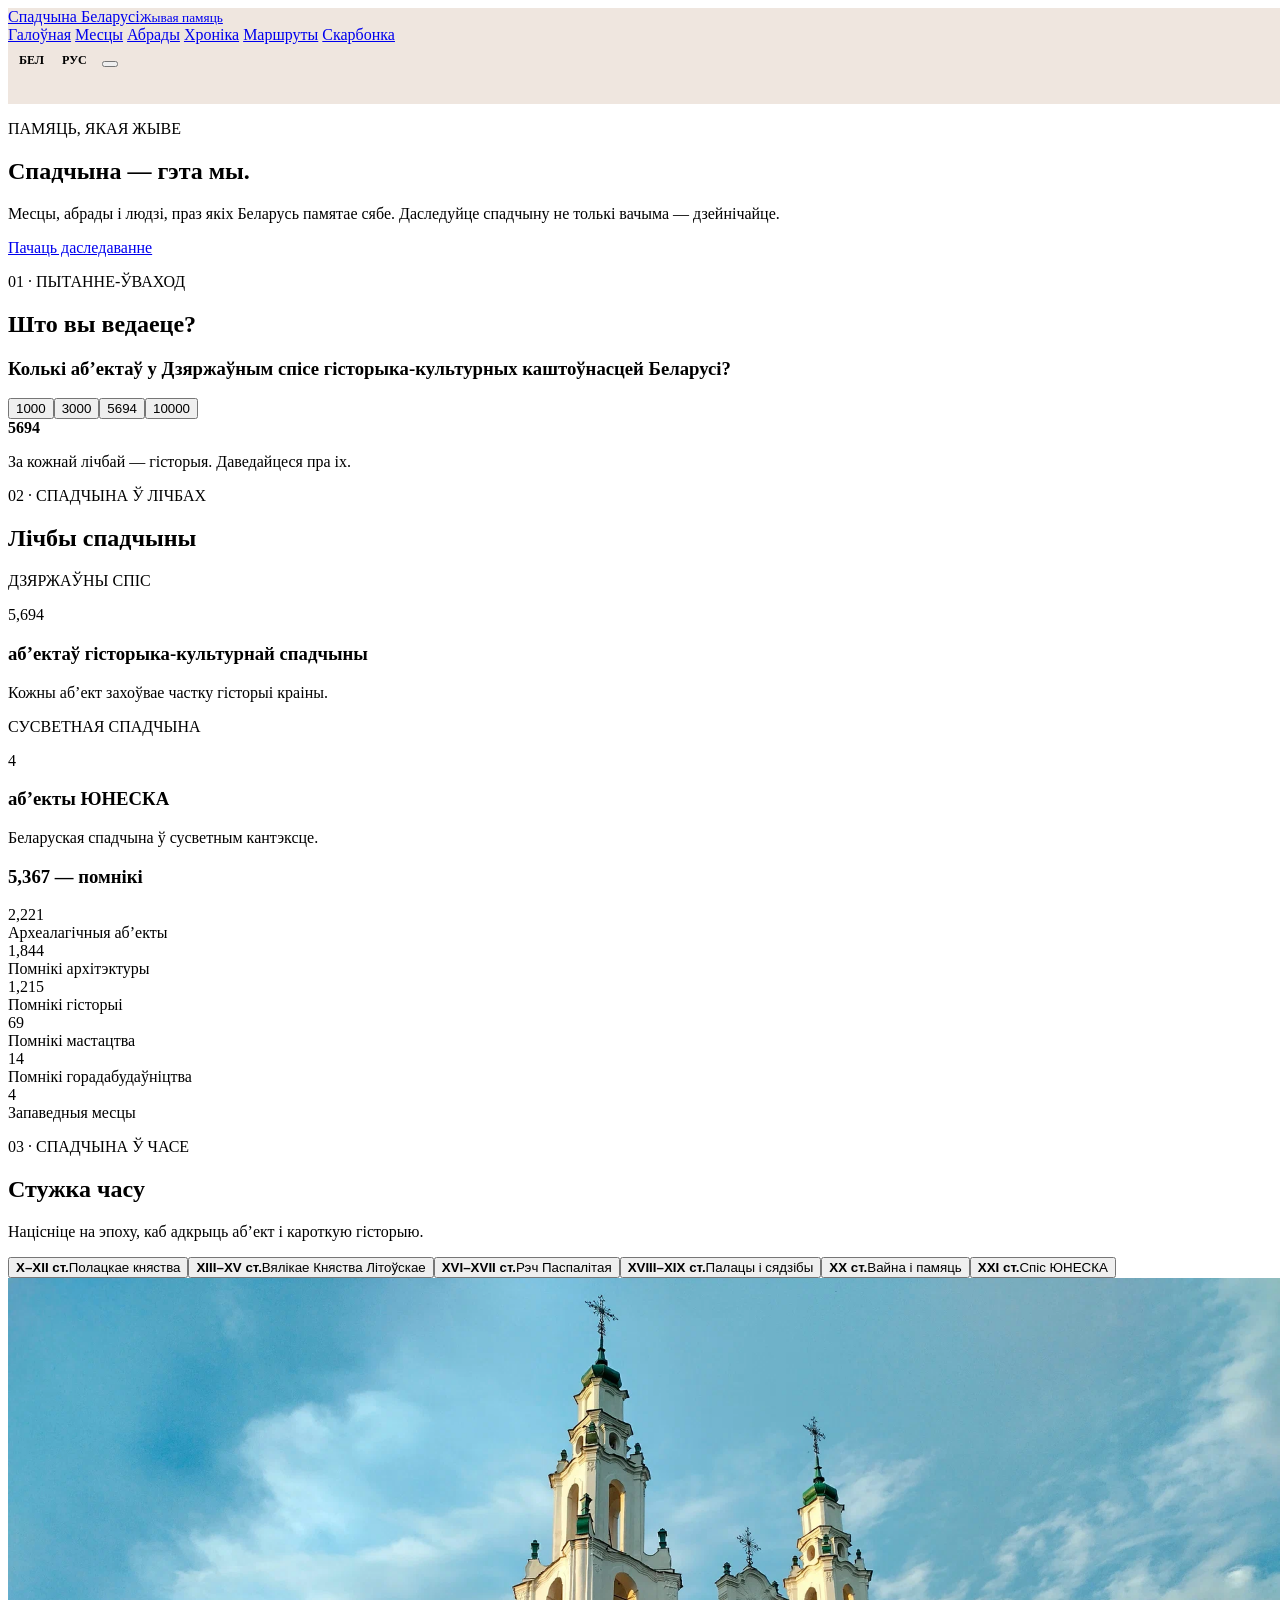
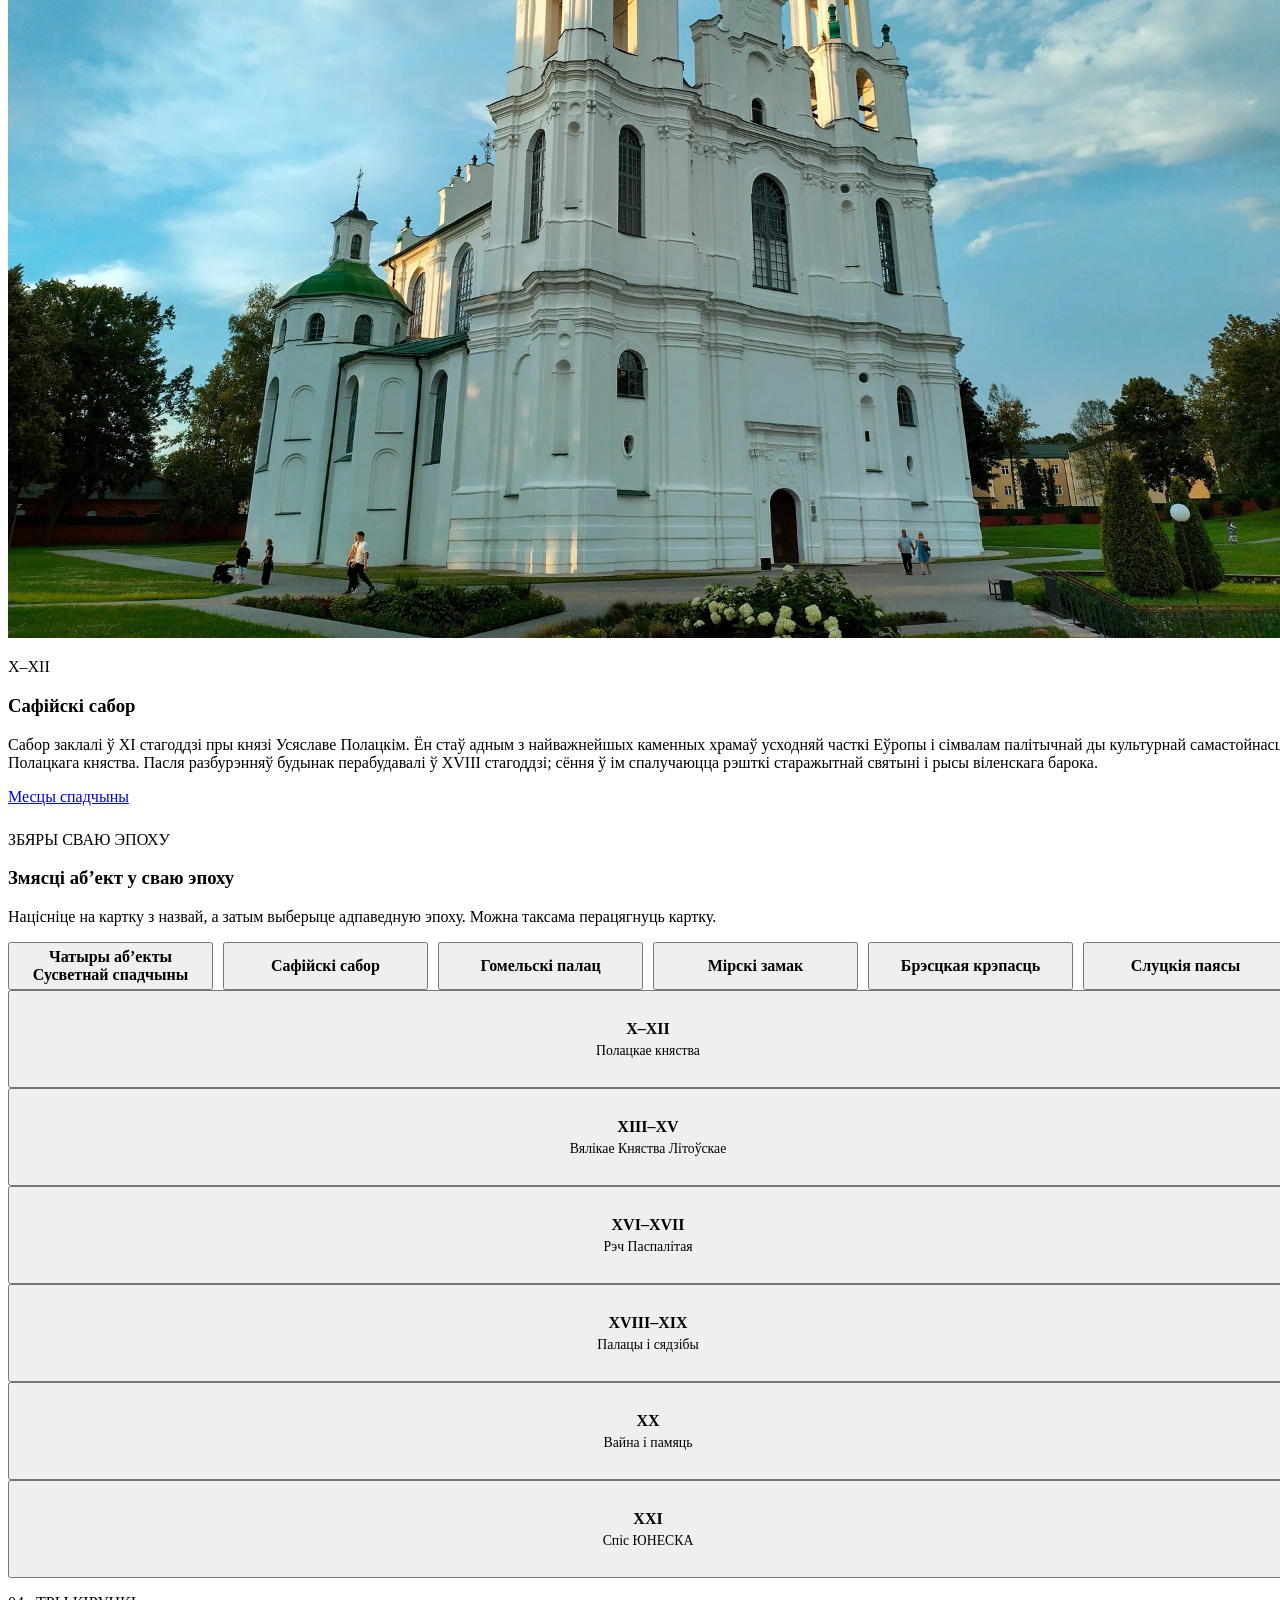
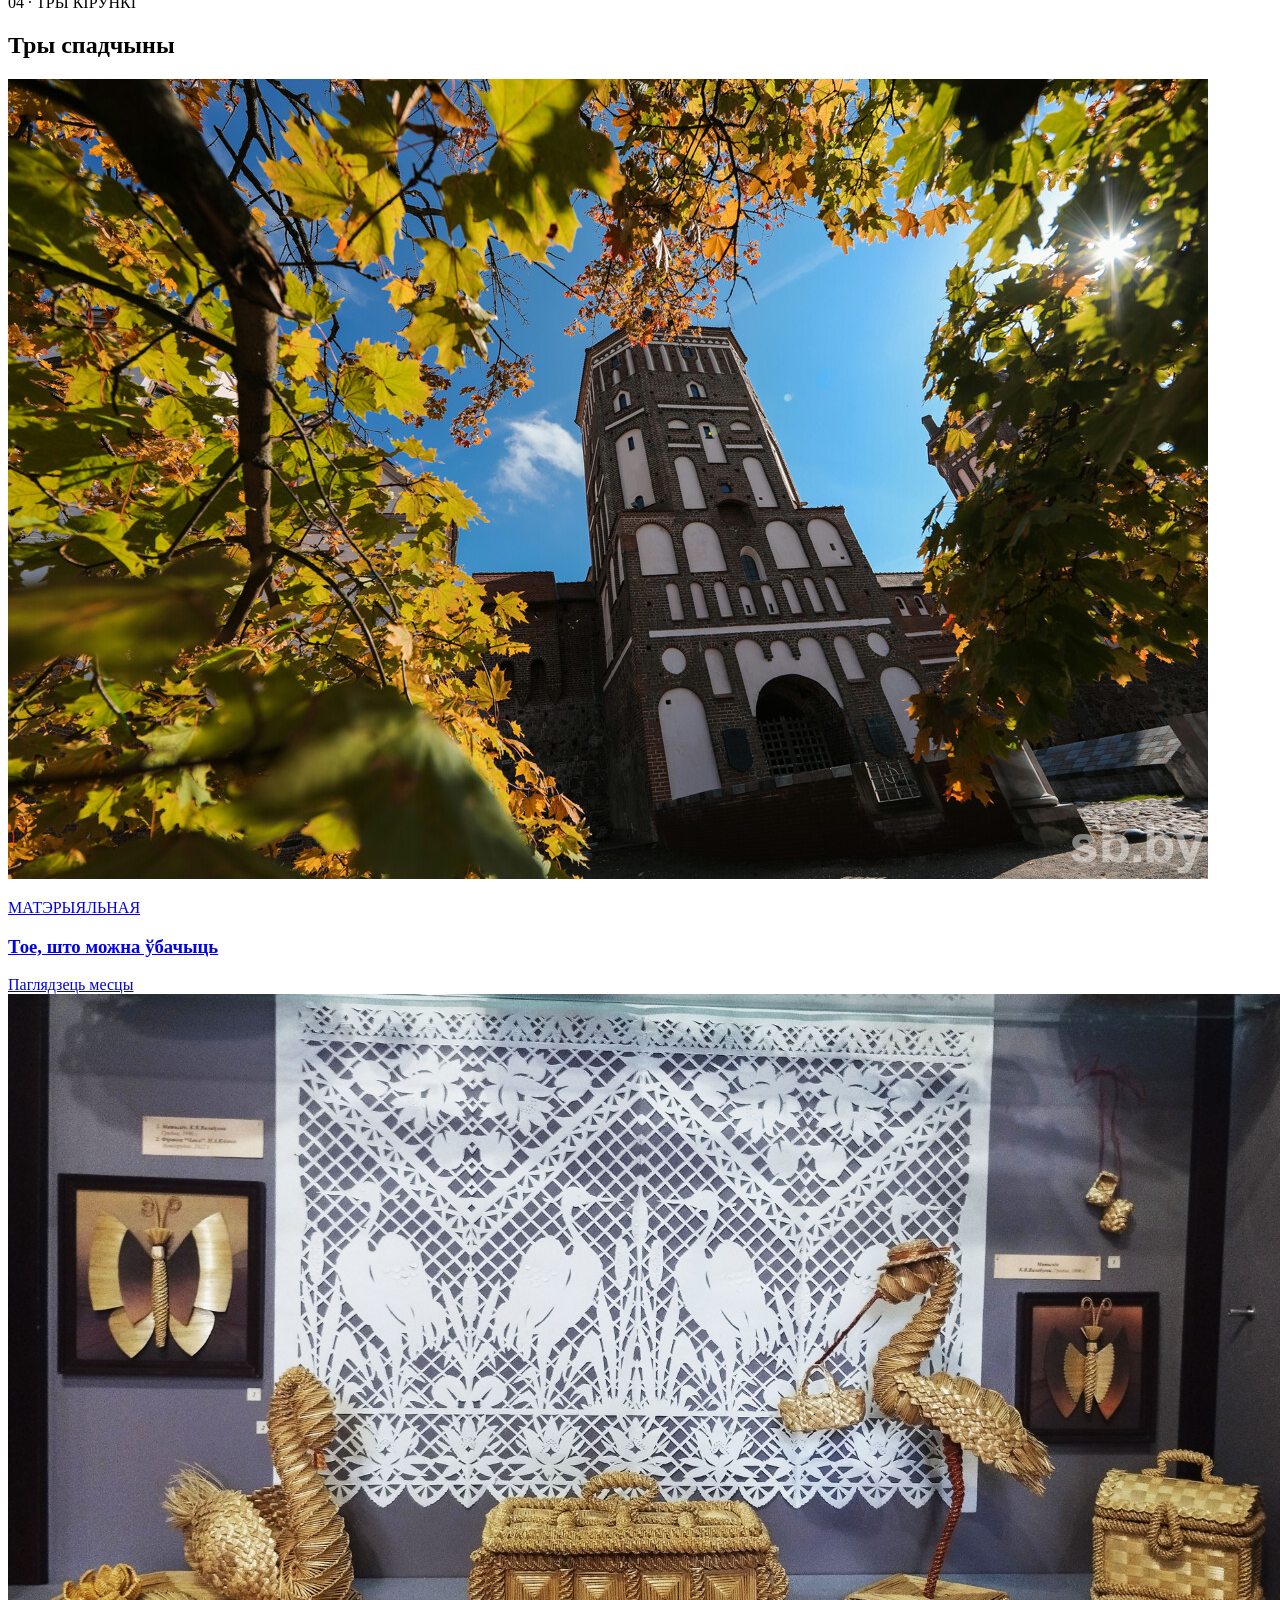
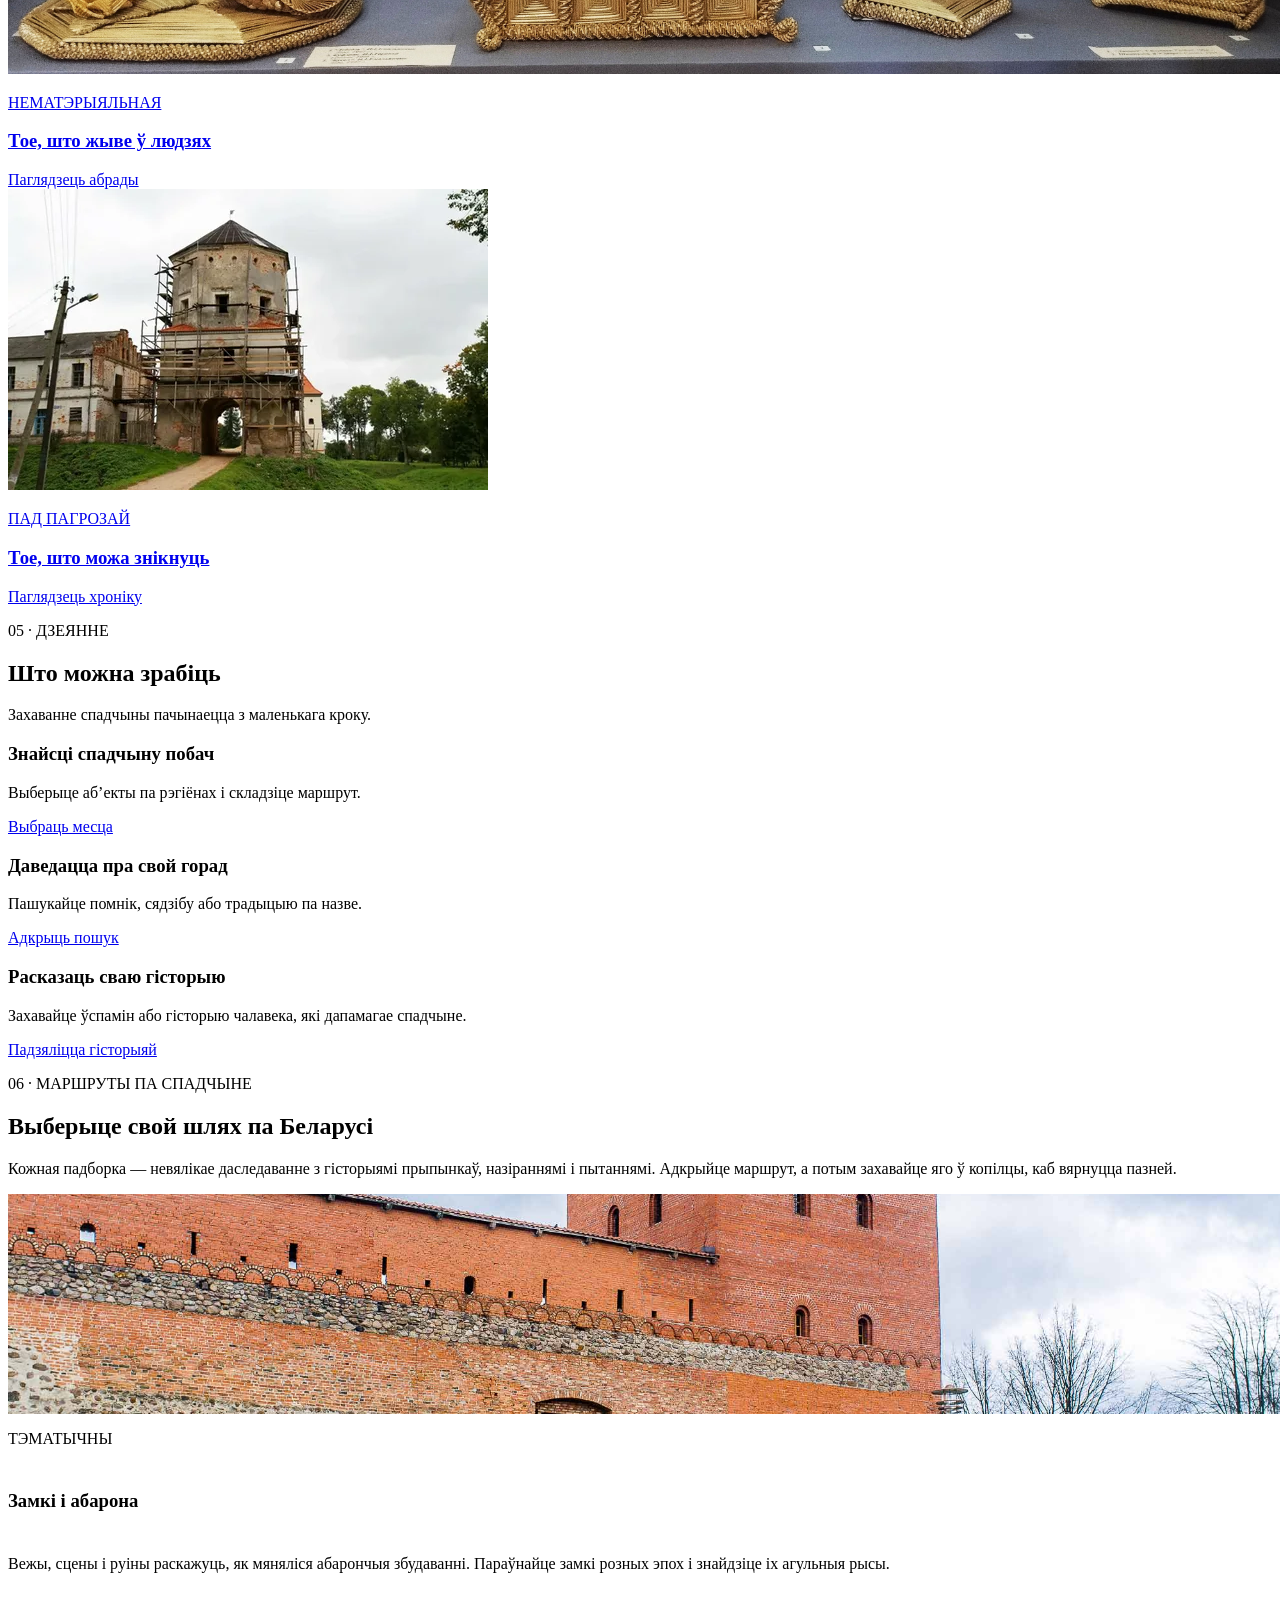
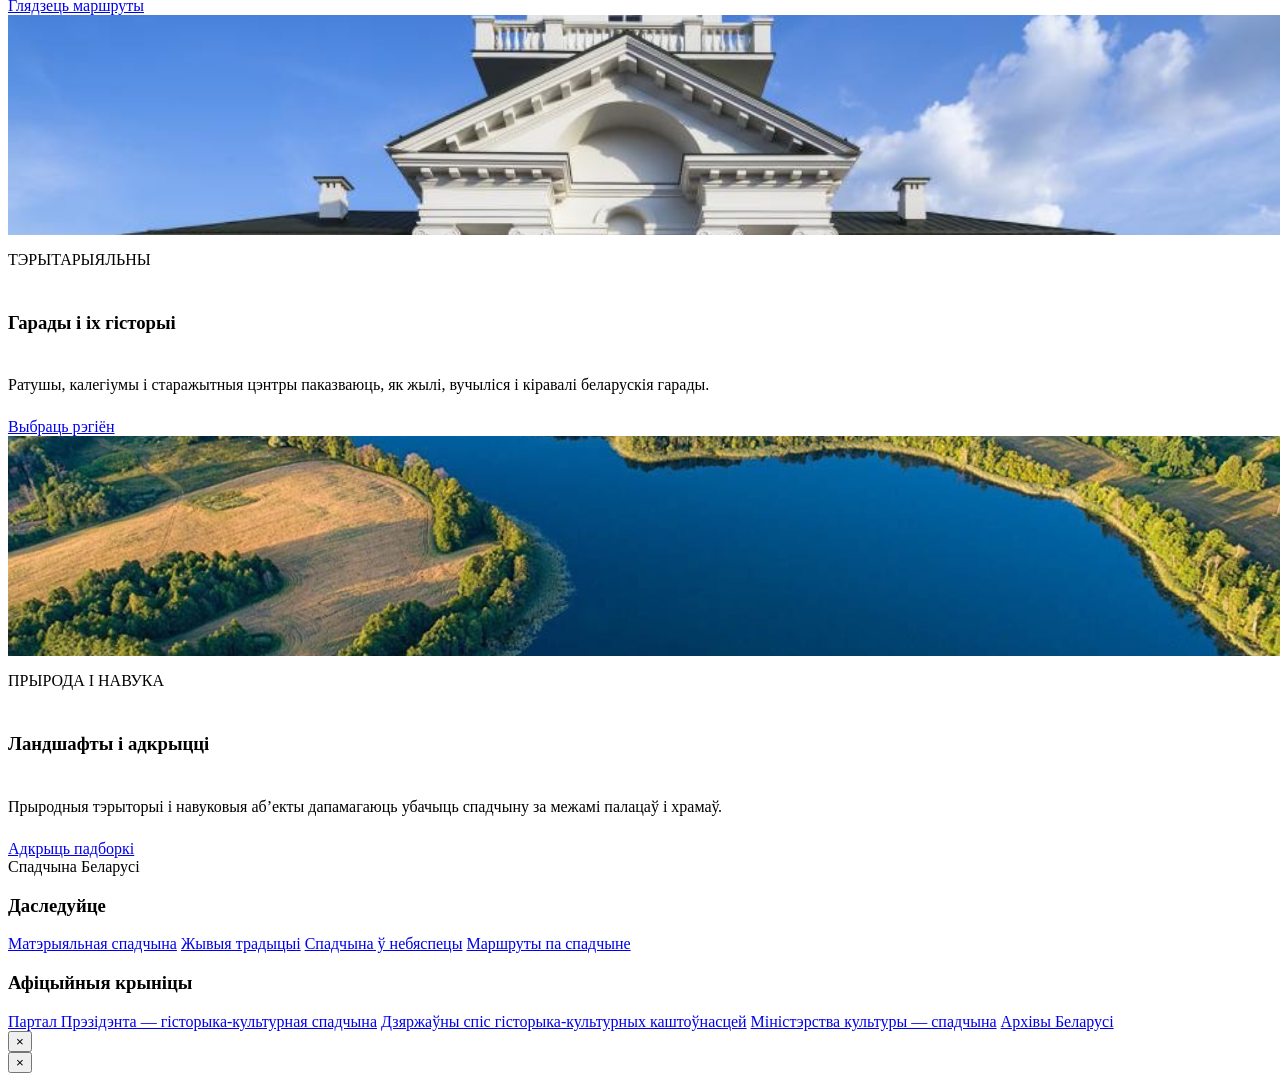
==== commit 34ef35e4: "описание изменений" ====
--- a/index.html
+++ b/index.html
@@ -31,7 +31,7 @@
             <button type="button" data-lang-choice="by" aria-label="Беларуская мова" aria-pressed="true" title="Беларуская мова">БЕЛ</button>
             <button type="button" data-lang-choice="ru" aria-label="Русский язык" aria-pressed="false" title="Русский язык">РУС</button>
           </div>
-          <button class="menu-button" id="menuButton" type="button" aria-label="Меню" aria-expanded="false">☰</button>
+          <button class="menu-button" id="menuButton" type="button" aria-label="Меню" aria-expanded="false"></button>
         </div>
       </div>
     </header>
--- a/css/style.css
+++ b/css/style.css
@@ -1,8 +1,8 @@
-@import url("https://fonts.googleapis.com/css2?family=DM+Sans:wght@400;500;600;700&family=Playfair+Display:wght@500;600;700&display=swap");:root{--blue:#AFCBFA;--brown:#522B1B;--cream:#EFE6DE;--pale:#d7e5fb;--muted:#765749;--paper:#f8f2ec;--line:#d9c7ba;--shadow:0 4px 20px rgba(82,43,27,.08);--hover:0 14px 34px rgba(82,43,27,.15);--radius:16px;--content:1200px}*{box-sizing:border-box}html{scroll-behavior:smooth}body{margin:0;background:var(--cream);color:var(--brown);font:16px/1.6 "DM Sans",sans-serif;transition:background .3s,color .3s}img{display:block;max-width:100%;object-fit:cover}a{color:inherit;text-decoration:none}button,input,textarea,select{font:inherit}button{cursor:pointer}button:focus-visible,a:focus-visible,input:focus-visible,textarea:focus-visible,select:focus-visible{outline:3px solid var(--blue);outline-offset:3px}h1,h2,.serif{font-family:"Playfair Display",serif;line-height:1.08;letter-spacing:-.025em}h1{font-size:clamp(2.6rem,6vw,5rem);margin:0 0 16px}h2{font-size:clamp(2rem,4vw,3.15rem);margin:0 0 16px}h3{font-size:1.25rem;line-height:1.25;margin:0 0 10px}p{color:var(--muted);margin-top:0}.container{width:min(var(--content),calc(100% - 48px));margin:auto}.site-header{backdrop-filter:blur(16px);border-bottom:1px solid rgba(82,43,27,.09)}.header-inner{width:min(1340px,calc(100% - 36px));margin:auto;display:flex;align-items:center}.brand{display:flex;align-items:center;font-weight:700;white-space:nowrap}.brand-mark{background:var(--blue);display:grid;place-items:center}.brand small{display:block;letter-spacing:.12em;text-transform:uppercase;color:var(--muted)}.main-nav{display:flex;justify-content:center;align-items:center;gap:4px;margin-left:auto}.main-nav a{color:var(--muted);border-radius:9px}.main-nav a:hover,.main-nav a[aria-current=page]{background:var(--blue);color:var(--brown)}.header-actions{display:flex}.language-button,.menu-button{border:1px solid var(--line);background:var(--cream);color:var(--brown);border-radius:10px;padding:8px 12px;font-weight:700}.menu-button{display:none;width:42px;height:42px}.btn{display:inline-flex;align-items:center;justify-content:center;gap:8px;padding:12px 17px;border:1px solid transparent;border-radius:12px;background:var(--blue);color:var(--brown);font-weight:700;box-shadow:var(--shadow);line-height:1.2}.btn:hover{transform:scale(1.02);box-shadow:var(--hover);background:#c3d8f9}.btn-dark{background:var(--brown);color:var(--cream)}.btn-dark:hover{background:#6c3c28;color:var(--cream)}.btn-outline{background:transparent;border-color:var(--brown);box-shadow:none}.btn-sm{padding:8px 11px;font-size:.88rem}.eyebrow,.kicker{font-size:.76rem;text-transform:uppercase;letter-spacing:.15em;font-weight:700;color:var(--muted);margin-bottom:14px}.page-hero{padding:65px 0 35px}.page-hero .lead{font-size:clamp(1.1rem,2vw,1.35rem);max-width:760px}.hero-panel{background:var(--blue);border-radius:24px;padding:clamp(28px,6vw,66px);box-shadow:var(--shadow);position:relative;overflow:hidden}.hero-panel:after{content:none;display:none}.hero-panel>*{position:relative;z-index:1}.section{padding:30px 0 55px}.section-head{display:flex;align-items:end;justify-content:space-between;gap:24px;margin-bottom:24px}.section-head p{max-width:600px;margin:0}.block{background:var(--paper);border:1px solid rgba(82,43,27,.06);border-radius:var(--radius);padding:clamp(22px,3vw,36px);box-shadow:var(--shadow)}.grid{display:grid;gap:18px}.grid-2{grid-template-columns:repeat(2,minmax(0,1fr))}.grid-3{grid-template-columns:repeat(3,minmax(0,1fr))}.grid-4{grid-template-columns:repeat(4,minmax(0,1fr))}.grid-5{grid-template-columns:repeat(5,minmax(0,1fr))}.card{background:var(--paper);border:1px solid rgba(82,43,27,.08);border-radius:var(--radius);overflow:hidden;box-shadow:var(--shadow);transition:transform .3s,box-shadow .3s}.card:hover{transform:translateY(-4px);box-shadow:var(--hover)}.card-body{padding:21px}.card p{font-size:.96rem}.card-image{width:100%;aspect-ratio:4/3;overflow:hidden;background:var(--pale)}.card-image img{width:100%;height:100%;transition:transform .45s}.card:hover .card-image img{transform:scale(1.05)}.muted{color:var(--muted)}.small{font-size:.85rem}.tag,.pill{display:inline-flex;align-items:center;gap:7px;background:var(--pale);border-radius:8px;padding:5px 9px;font-size:.78rem;font-weight:700}.status-dot{width:9px;height:9px;border-radius:50%;display:inline-block;background:var(--brown)}.status-good{background:#52704b}.status-attention{background:#9c6b29}.status-critical{background:#8e4234}.separator{height:1px;background:var(--line);margin:22px 0}.reveal{opacity:0;transform:translateY(20px);transition:opacity .6s,transform .6s}.reveal.is-visible{opacity:1;transform:translateY(0)}.stat-card{min-height:176px;padding:21px;background:var(--blue);border-radius:var(--radius);display:flex;flex-direction:column;justify-content:space-between}.stat-card:nth-child(even){background:var(--paper)}.count-number{font-size:clamp(2.3rem,4vw,3.55rem);font-weight:700;letter-spacing:-.06em;line-height:1.1}.stat-label{font:1.2rem/1.2 "Playfair Display",serif}.stat-card small{font-size:.78rem;color:var(--muted)}.vote-options{display:grid;grid-template-columns:repeat(4,1fr);gap:12px;margin:24px 0}.vote-option{border:1px solid var(--line);background:var(--paper);border-radius:12px;padding:19px;font-size:1.45rem;font-weight:700;color:var(--brown)}.vote-option:hover{background:var(--blue);transform:scale(1.02)}.vote-option.correct{background:#c8dfbb;border-color:#52704b}.vote-option.wrong{opacity:.48}.vote-answer{display:none;background:var(--blue);border-radius:14px;padding:20px 24px;margin-top:20px}.vote-answer.is-open{display:block;animation:fadeUp .35s}.vote-answer strong{font:clamp(3rem,8vw,5rem)/1 "Playfair Display",serif}.timeline-scroller{overflow:auto;scroll-snap-type:x mandatory}.timeline{display:flex;min-width:max-content}.epoch-button{text-align:left;background:var(--paper);border:1px solid var(--line);border-radius:14px;padding:17px;scroll-snap-align:start}.epoch-button:before{content:"";width:9px;height:9px;border-radius:50%;display:block;background:var(--brown);margin-bottom:20px;box-shadow:0 0 0 6px var(--blue)}.epoch-button[aria-pressed=true]{background:var(--blue);border-color:var(--brown)}.epoch-button b{display:block;font-size:.82rem;margin-bottom:6px}.epoch-button span{font:1.1rem/1.2 "Playfair Display",serif}.epoch-detail{display:grid;grid-template-columns:.9fr 1.1fr;gap:22px;max-height:0;opacity:0;overflow:hidden;background:var(--paper);border-radius:16px;transition:max-height .45s,opacity .35s,padding .35s;margin-top:0}.epoch-detail.is-open{max-height:580px;opacity:1;padding:20px}.epoch-detail img{width:100%;height:240px;border-radius:12px}.heritage-card{position:relative;display:flex;min-height:350px;flex-direction:column;justify-content:end;border-radius:var(--radius);overflow:hidden;background:var(--brown);color:var(--cream);box-shadow:var(--shadow)}.heritage-card>img{position:absolute;inset:0;width:100%;height:100%;transition:transform .5s}.heritage-card:hover>img{transform:scale(1.05)}.heritage-card:after{content:"";position:absolute;inset:0;background:linear-gradient(180deg,transparent,rgba(27,18,14,.82))}.heritage-copy{position:relative;z-index:1;padding:24px}.heritage-copy h3{font:1.7rem/1.16 "Playfair Display",serif}.heritage-copy p{color:var(--cream)}.arrow{display:inline-grid;place-items:center;width:38px;height:38px;border-radius:11px;background:var(--blue);color:var(--brown);margin-top:10px}.action-card{padding:23px;border-radius:var(--radius);background:var(--paper);display:flex;flex-direction:column;align-items:flex-start;min-height:235px;box-shadow:var(--shadow)}.action-icon{display:grid;place-items:center;background:var(--blue)}.action-card .btn{margin-top:auto}.filters,.region-tags,.view-tabs{display:flex;flex-wrap:wrap;gap:9px;margin-bottom:18px}.field,.select{border:1px solid var(--line);background:var(--paper);border-radius:10px;padding:11px 13px;color:var(--brown);width:100%}.filters .field,.filters .select{width:auto;min-width:175px}.tab-btn,.region-tags button{border:1px solid var(--line);background:transparent;border-radius:10px;padding:9px 13px;color:var(--brown)}.tab-btn[aria-pressed=true],.region-tags button.active{background:var(--blue);border-color:var(--blue);font-weight:700}.place-card .place-meta{display:flex;gap:8px;flex-wrap:wrap;margin:10px 0}.expanded-content{max-height:0;overflow:hidden;transition:max-height .45s}.expand-btn{width:100%;border:0;border-top:1px solid var(--line);background:transparent;padding:13px;color:var(--brown);font-weight:700}.map-lab,.audio-lab{background:var(--blue);border-radius:18px;padding:clamp(22px,4vw,36px);margin-top:40px}.map-board{display:grid;grid-template-columns:repeat(3,1fr);gap:10px;margin:20px 0}.map-zone{min-height:100px;border:2px dashed rgba(82,43,27,.32);border-radius:12px;padding:12px;display:grid;place-items:center;text-align:center;background:rgba(239,230,222,.55)}.map-zone.over,.map-zone.filled{border-style:solid;border-color:var(--brown);background:var(--cream)}.map-pieces{display:flex;flex-wrap:wrap;gap:9px}.map-piece{padding:9px 12px;background:var(--paper);border:1px solid var(--line);border-radius:9px;cursor:grab;font-size:.88rem}.map-piece:active{cursor:grabbing}.ritual-media{aspect-ratio:16/10;overflow:hidden;background:var(--blue)}.ritual-media img{width:100%;height:100%;transition:transform .4s}.card:hover .ritual-media img{transform:scale(1.05)}.ritual-actions{display:flex;gap:8px;flex-wrap:wrap;margin-top:14px}.audio-play{width:40px;height:40px;border:0;border-radius:10px;background:var(--blue);color:var(--brown);font-weight:700}.sound-row{display:grid;grid-template-columns:1fr auto;align-items:center;gap:14px;padding:13px 0;border-bottom:1px solid rgba(82,43,27,.2)}.wave{height:26px;display:flex;align-items:center;gap:3px}.wave i{width:4px;border-radius:5px;background:var(--brown);height:var(--h);opacity:.58}.sound-toggle{border:1px solid var(--brown);border-radius:9px;background:transparent;padding:8px 12px}.sound-toggle.active{background:var(--brown);color:var(--cream)}.story-fragments{display:flex;flex-direction:column;gap:8px;margin:20px 0}.story-fragment{display:flex;align-items:center;gap:10px;padding:13px;border:1px solid var(--line);border-radius:10px;background:var(--paper);cursor:grab}.drag-n{width:28px;height:28px;display:grid;place-items:center;background:var(--blue);border-radius:8px;font-weight:700;flex-shrink:0}.chronicle-card{padding:0}.before-after{position:relative;height:280px;overflow:hidden;background:var(--brown);--split:50%}.before-after img{position:absolute;inset:0;width:100%;height:100%}.before-after .after-img{clip-path:inset(0 0 0 var(--split))}.divider-handle{position:absolute;top:0;bottom:0;left:var(--split);width:3px;background:var(--cream);transform:translateX(-50%);pointer-events:none}.before-after input{position:absolute;bottom:10px;left:12px;width:calc(100% - 24px);accent-color:var(--blue)}.chronicle-content{padding:23px}.life-strip{display:flex;gap:9px;flex-wrap:wrap;margin:17px 0}.life-item{flex:1;min-width:62px;border-left:2px solid var(--blue);padding-left:9px}.life-item b{display:block}.danger-note{background:var(--blue);padding:13px;border-radius:10px;margin:16px 0}.people-story{display:grid}.people-story img{border-radius:12px}.person-avatar{aspect-ratio:4/3}.person-avatar img{width:100%;height:100%}.form-grid{display:grid;grid-template-columns:1fr 1fr;gap:14px}.form-grid .full{grid-column:1/-1}.form-actions{display:flex;align-items:center;gap:10px;flex-wrap:wrap;margin-top:14px}.notice{background:var(--pale);color:var(--brown);padding:14px;border-radius:10px;font-size:.9rem}.quote{font:1.4rem/1.4 "Playfair Display",serif;border-left:3px solid var(--blue);padding-left:18px}.treasure-page{background:var(--brown);color:var(--cream);min-height:100vh}.treasure-page .site-header{background:rgba(82,43,27,.96);border-bottom-color:#765749}.treasure-page .brand,.treasure-page .main-nav a{color:var(--cream)}.treasure-page .brand small,.treasure-page p{color:#ddc9bd}.treasure-page .main-nav a:hover,.treasure-page .main-nav a[aria-current=page]{background:var(--blue);color:var(--brown)}.treasure-page .language-button,.treasure-page .menu-button{background:transparent;color:var(--cream);border-color:#896856}.treasure-page .block,.treasure-page .card{background:#68402f;color:var(--cream);border-color:#896856}.treasure-page .card p,.treasure-page .muted{color:#ddc9bd}.treasure-page .btn{background:var(--blue);color:var(--brown)}.treasure-page .field,.treasure-page .select{background:#68402f;color:var(--cream);border-color:#896856}.treasure-intro{padding:28px;border:1px solid #896856;border-radius:20px;background:linear-gradient(145deg,#68402f,#522B1B)}.treasure-grid{display:grid;grid-template-columns:repeat(3,minmax(0,1fr));gap:14px}.treasure-card{padding:19px;border-radius:14px;background:#68402f;border:1px solid #896856;min-height:160px;cursor:grab}.treasure-card:hover{transform:translateY(-3px)}.emotion{display:inline-block;width:10px;height:10px;border-radius:50%;background:var(--blue);margin-right:6px}.treasure-date{font-size:.78rem;color:#ddc9bd}.treasure-groups{display:grid;grid-template-columns:repeat(3,1fr);gap:12px;margin-top:20px}.treasure-group{padding:18px;border:1px dashed #896856;border-radius:12px;min-height:90px}.treasure-group.drag-over{border-color:var(--blue);background:#68402f}.treasure-empty{padding:25px;border:1px dashed #896856;border-radius:14px;text-align:center;color:#ddc9bd}.role-checks{display:grid;grid-template-columns:repeat(2,1fr);gap:10px}.role-check{display:flex;gap:10px;align-items:start;border:1px solid var(--line);border-radius:10px;padding:12px}.treasure-page .role-check{border-color:#896856}.role-check input{accent-color:var(--blue);margin-top:6px}.role-select{max-width:320px}.modal-backdrop,.image-modal{position:fixed;inset:0;background:rgba(35,22,16,.68);z-index:100;display:none;align-items:center;justify-content:center;padding:20px}.modal-backdrop.open,.image-modal.open{display:flex;animation:fade .2s}.modal{background:var(--cream);color:var(--brown);width:min(560px,100%);max-height:90vh;overflow:auto;border-radius:18px;padding:clamp(22px,4vw,34px);box-shadow:0 30px 90px #0004;animation:modalIn .25s}.modal-close,.image-modal button{float:right;width:36px;height:36px;border:0;border-radius:10px;background:var(--blue);color:var(--brown);font-size:1.2rem}.feelings{display:grid;grid-template-columns:repeat(3,1fr);gap:8px;margin:12px 0 20px}.feelings button{padding:10px 6px;border:1px solid var(--line);border-radius:9px;background:transparent;color:var(--brown)}.feelings button[aria-pressed=true]{background:var(--blue);border-color:var(--brown);font-weight:700}.image-modal img{max-width:min(1100px,95vw);max-height:85vh;border-radius:12px;animation:modalIn .25s}.image-modal button{position:absolute;right:24px;top:24px}.toast{position:fixed;bottom:22px;left:50%;transform:translate(-50%,20px);background:var(--brown);color:var(--cream);padding:12px 18px;border-radius:12px;z-index:150;opacity:0;pointer-events:none;box-shadow:var(--hover);transition:.3s}.toast.show{opacity:1;transform:translate(-50%,0)}.site-footer{padding:38px 0;background:var(--brown);color:var(--cream);margin-top:40px}.footer-inner{display:grid;grid-template-columns:1.2fr 1fr 1fr;gap:24px}.site-footer p,.site-footer a{color:#ddc9bd}.site-footer a{text-decoration:underline;text-underline-offset:3px}.footer-title{font:1.4rem "Playfair Display",serif}.footer-links{display:grid;gap:7px}.source-note,.inline-note{font-size:.82rem;color:var(--muted)}.site-footer .source-note{color:#ddc9bd}.load-more{display:flex;justify-content:center;margin:25px 0}.hidden{display:none !important}.shadow-mode{background:#765749}.shadow-mode #pageContent{filter:brightness(.72);transition:filter .35s}.shadow-mode .site-header{filter:brightness(.8)}@keyframes fade{from{opacity:0}to{opacity:1}}@keyframes fadeUp{from{opacity:0;transform:translateY(10px)}to{opacity:1;transform:translateY(0)}}@keyframes modalIn{from{opacity:0;transform:scale(.94)}to{opacity:1;transform:scale(1)}}.page-enter #pageContent h1{animation:fadeUp .65s ease both}.stats-section .section-head{margin-bottom:28px}.stats-overview{display:grid;grid-template-columns:1.35fr .85fr;gap:20px;margin-bottom:34px}.stats-overview .block{min-height:220px;display:flex;flex-direction:column;align-items:flex-start;justify-content:center}.stat-lead{background:var(--blue)}.stat-lead .count-number{font-size:clamp(3.6rem,8vw,6rem)}.stat-unesc{background:var(--brown);color:var(--cream)}.stat-unesc .eyebrow,.stat-unesc p{color:var(--cream)}.stat-unesc .count-number{font-size:clamp(3.2rem,6vw,5rem);color:var(--blue)}.stat-unesc h3{color:var(--cream)}.breakdown-heading{display:flex;align-items:baseline;justify-content:space-between;gap:18px;margin:6px 0 18px}.breakdown-heading h3{font:clamp(1.45rem,3vw,2rem)/1.2 "Playfair Display",serif;margin:0}.breakdown-heading p{margin:0}.stats-breakdown{gap:16px}.stats-breakdown .stat-card{min-height:155px;padding:22px 24px;transition:transform .3s,box-shadow .3s}.stats-breakdown .stat-card:hover{transform:translateY(-4px);box-shadow:var(--hover)}.stats-breakdown .stat-card:nth-child(even){background:var(--paper)}.stats-breakdown .count-number{font-size:clamp(2.2rem,3.5vw,3.3rem)}.stats-breakdown .stat-label{font-size:1.12rem}.timeline-scroller{padding:14px 0 22px}.epoch-detail.is-open{gap:28px;margin-top:18px}.epoch-detail .btn{margin-top:10px}.heritage-copy .arrow{font-size:1.35rem;font-weight:700;transition:transform .3s,background .3s}.heritage-card:hover .arrow{transform:scale(1.08) rotate(45deg)}@media (max-width:768px){.stats-overview{grid-template-columns:1fr}.stats-overview .block{min-height:185px}.breakdown-heading{align-items:flex-start;flex-direction:column;gap:4px}.stats-breakdown{grid-template-columns:repeat(2,minmax(0,1fr))}.timeline{gap:20px}.epoch-button{width:178px}}@media (max-width:480px){.stats-breakdown{grid-template-columns:1fr}.stats-breakdown .stat-card{min-height:128px}.epoch-detail{grid-template-columns:1fr}.epoch-detail img{height:210px}}.breakdown-total.count-number{display:inline;font-size:inherit;font-weight:inherit;letter-spacing:inherit;line-height:inherit}.site-header{position:sticky;top:0;z-index:100;background:rgba(239,230,222,.97);box-shadow:0 7px 22px rgba(82,43,27,.08)}.header-inner{min-height:96px;gap:26px}.brand{gap:13px;font-size:1.08rem;line-height:1.15}.brand-mark{width:48px;height:48px;font-size:1.5rem;border-radius:14px;flex:none}.brand small{font-size:.7rem;margin-top:4px}.main-nav a{font-size:.9rem;padding:11px 12px}.header-actions{gap:10px}.vote-answer strong{display:block;margin-bottom:17px}.vote-answer p{margin-top:10px;line-height:1.6}.vote-answer .small{margin-top:18px}.stat-lead .count-number,.stat-unesc .count-number{margin-bottom:14px}.breakdown-heading{margin-top:24px}.breakdown-total{margin-left:8px;margin-right:8px}.stat-card .count-number{margin-bottom:13px}.action-icon{width:62px;height:62px;font-size:1.8rem;margin-bottom:20px;border-radius:16px}.timeline{gap:14px !important;padding:8px 4px 12px !important}.epoch-button{width:175px !important;min-height:136px !important}.heritage-cta{display:inline-flex;align-items:center;gap:8px;min-height:38px;padding:9px 13px;border-radius:10px;background:var(--blue);color:var(--brown);font-weight:700;font-size:.86rem;transition:transform .2s,background .2s}.heritage-card:hover .heritage-cta{transform:translateX(3px);background:var(--cream)}.category-note p{margin:7px 0;max-width:100ch}.category-note a{text-decoration:underline;text-underline-offset:3px;font-weight:700}.filter-result-count{margin:-4px 0 14px}.place-card .expanded-content{max-height:0;overflow:hidden}.place-card.is-expanded .expanded-content{max-height:1200px;padding-top:9px}.place-card .expanded-content p{margin-top:8px}.place-card .card-image img,.chronicle-card .card-image img{width:100%;height:100%;object-fit:cover}.place-card .card-image,.chronicle-card .card-image{height:220px;overflow:hidden}.map-zone .map-piece{max-width:100%;word-break:normal;cursor:default}.map-piece.map-correct{cursor:default;border-color:var(--brown);font-weight:700}.ritual-card .calendar-data{font-size:.88rem;line-height:1.55;margin-top:12px}.ritual-card .expanded-content{max-height:0;overflow:hidden;transition:max-height .35s ease}.ritual-card .expanded-content.open{max-height:1300px;padding-top:8px}.ritual-details h4{margin:14px 0 6px;font-size:1rem}.ritual-details p{line-height:1.65}.sound-quiz{padding:20px;background:rgba(239,230,222,.64);border-radius:16px;margin-top:22px}.sound-quiz-head{margin-bottom:16px}.sound-quiz-head h3{margin-top:12px}.sound-quiz-controls{display:flex;flex-wrap:wrap;gap:9px;margin:16px 0}.sound-choices{display:grid;grid-template-columns:repeat(2,minmax(0,1fr));gap:10px}.sound-choice{padding:13px 15px;text-align:left;border:1px solid var(--line);border-radius:11px;background:var(--paper);color:var(--brown);font:inherit;cursor:pointer}.sound-choice[aria-pressed=true],.sound-choice.selected{border-color:var(--brown);background:var(--blue);font-weight:700}.sound-choice.correct{background:#d8e7c6;border-color:#547047;color:#26391f}.sound-choice.wrong{background:#f4d6cd;border-color:#9a4b3c;color:#522b1b}.sound-choice:disabled{cursor:default}.story-move{display:flex;gap:5px;margin-left:auto;flex:none}.chronicle-section-head{margin:0 0 20px;max-width:850px}.chronicle-section-head h2{margin:12px 0}.chronicle-section-head p{color:var(--muted)}.tag-warning{background:#f0d2c4 !important;color:#522b1b !important}.chronicle-card .chronicle-content{padding:22px}.chronicle-card h3{margin:10px 0}.chronicle-card .life-strip{margin:15px 0 18px}.chronicle-card .danger-note{line-height:1.55}.chronicle-full{margin:14px 0;border-top:1px solid var(--line);padding-top:12px}.chronicle-full summary{font-weight:700;cursor:pointer}.chronicle-full p{margin-top:10px}.people-feature{padding:clamp(20px,3vw,34px)}.people-card-actions{display:flex;flex-wrap:wrap;gap:8px;margin-top:14px}.people-card-actions .btn{margin-top:0}.person-avatar img{object-fit:cover}.account-summary{padding:clamp(20px,4vw,34px);border:1px solid #896856;border-radius:22px;background:linear-gradient(135deg,#68402f,#522b1b);color:var(--cream);box-shadow:0 18px 40px rgba(25,12,7,.12)}.account-identity{display:flex;align-items:center;gap:18px}.account-identity p{margin-bottom:6px}.account-identity h2{margin:4px 0 10px}.account-avatar{display:grid;place-items:center;width:78px;height:78px;flex:none;border-radius:24px;background:var(--blue);color:var(--brown);font-size:2.3rem}.profile-name-form{margin-top:24px;padding-top:20px;border-top:1px solid #896856;max-width:670px}.profile-name-form label{display:block;margin-bottom:8px}.profile-name-controls{display:flex;gap:8px;align-items:stretch}.profile-name-controls .field{flex:1}.account-stats{display:grid;gap:12px;margin-top:26px}.account-stats>div{display:flex;flex-direction:column;gap:5px;padding:16px;border:1px solid #896856;border-radius:13px;background:rgba(239,230,222,.08)}.account-stats b{font-size:1.85rem;line-height:1.1;color:var(--blue)}.account-stats span{font-size:.83rem;color:#ddc9bd}.treasure-page .account-summary .eyebrow{color:var(--blue)}.treasure-page .account-summary p{color:#e8d9d0}.treasure-page .account-summary h2{color:var(--cream)}.treasure-page .account-summary .field{background:#522b1b}.treasure-page .account-summary .small{color:#ddc9bd}.treasure-page .section-head h2,.treasure-page .route-builder h2{color:var(--cream)}.treasure-page .route-builder{border:1px solid #896856}.route-place-option{min-width:0}.route-place-option input{flex:none}.route-place-option>span:nth-child(2){display:flex;flex-direction:column;gap:4px;min-width:0}.route-place-option small{line-height:1.3}.route-option-add{display:grid;place-items:center;margin-left:auto;flex:none;width:27px;height:27px;border-radius:8px;background:rgba(175,203,250,.12);color:var(--blue)}.route-preview{padding:17px;border-radius:13px;background:rgba(239,230,222,.05);border:1px solid #896856;margin-top:16px}.route-preview h3{margin:0 0 6px}.route-stop:last-child{border-bottom:0}.route-stop-number{color:var(--brown);flex:none}.route-stop-copy{display:flex;flex-direction:column;gap:3px;flex:1}.route-stop-actions{flex:none}.treasure-page .route-stop-actions .btn{padding:6px 9px;min-width:30px}.route-form-actions{display:flex;flex-wrap:wrap;gap:8px;margin-top:18px}.saved-route{margin-top:12px}.saved-route-header h3{margin:8px 0}.saved-route ol{padding-left:24px;line-height:1.7}.saved-route li{padding-left:4px}.memory-item{padding:9px 0;border-bottom:1px solid #896856}.grouped-treasure{padding:7px 0;border-bottom:1px solid #896856}.grouped-treasure:last-child{border-bottom:0}.treasure-page .account-workspace .block{min-height:200px}.category-note{padding:18px 20px;border-radius:16px;background:var(--pale);border:1px solid var(--line);margin:8px 0 24px;max-width:100%}.category-note h3{font-size:1.1rem;margin:0 0 12px}.category-key{display:grid;grid-template-columns:repeat(2,minmax(0,1fr));gap:8px 14px}.category-key p{display:flex;align-items:flex-start;gap:10px;margin:0;padding:10px 12px;border-radius:10px;background:rgba(255,255,255,.45);font-size:.92rem}.category-key b{display:grid;place-items:center;flex:none;width:27px;height:27px;border-radius:8px;background:var(--blue);color:var(--brown)}.category-key span{line-height:1.45}.category-footnote{margin:12px 0 7px !important}.filter-result-count{display:none !important}body.modal-open{overflow:hidden}.place-story-open .modal.place-story-sheet{overflow:auto}.place-story-content{color:var(--brown)}.place-story-hero{display:grid;background:var(--blue)}.place-story-heading{align-self:center}.place-story-heading h2{margin-bottom:17px}.place-story-heading .place-meta{display:flex;flex-wrap:wrap;gap:7px;margin:8px 0 12px}.place-story-heading .small{margin-bottom:0}.place-story-body{margin:auto}.place-story-body p{font-size:1.02rem;line-height:1.85;white-space:normal}.place-story-body .place-story-lead{font-size:clamp(1.1rem,2vw,1.28rem);color:var(--brown);font-weight:600;line-height:1.7}.place-story-body h3{font-size:1.45rem}.place-story-actions{display:flex;flex-wrap:wrap;gap:10px;margin-top:26px}@keyframes placeStoryReveal{from{opacity:0;transform:translateY(24px) scale(.975);clip-path:inset(5% 2% 0 round 22px)}to{opacity:1;transform:translateY(0) scale(1);clip-path:inset(0 0 0 round 22px)}}@media (max-width:720px){.category-key{grid-template-columns:1fr}.modal-backdrop.place-story-open{padding:0}.place-story-open .modal.place-story-sheet{width:100%;max-height:100dvh;height:100dvh;border-radius:0}.place-story-open .modal-close{position:sticky;top:10px;margin:10px 10px -52px 0}.place-story-hero{grid-template-columns:1fr}.place-story-hero>img{height:250px;min-height:0;max-height:300px}.place-story-heading{padding:22px 22px 25px}.place-story-heading h2{font-size:2rem}.place-story-body{padding:24px 22px 34px}.place-story-actions .btn{width:100%}}@media (prefers-reduced-motion:reduce){.place-story-open .modal.place-story-sheet{animation:none}}body[data-page="places"] .page-hero{padding-bottom:14px}body[data-page="places"] .page-hero + .section{padding-top:14px}body[data-page="places"] .filters #placesSearch{flex:1 1 440px;min-width:min(100%,360px);width:auto}body[data-page="places"] .filters #statusFilter,
+width:auto}body[data-page="places"] .filters #statusFilter,
 body[data-page="places"] .filters #typeFilter{flex:0 1 210px;min-width:180px}.place-story-open .modal-close{right:20px}@media (max-width:720px){body[data-page="places"] .filters #placesSearch,body[data-page="places"] .filters #statusFilter,body[data-page="places"] .filters #typeFilter{flex:1 1 100%;min-width:0;width:100%}.place-story-open .modal.place-story-sheet{inset:0;width:100vw;height:100dvh;max-height:100dvh;border-radius:0}.place-story-open .modal-close{top:12px;right:12px;width:44px;height:44px}.place-story-hero{width:100%;grid-template-columns:1fr;min-height:0}.place-story-hero>img{width:100%;height:240px;min-height:240px;max-height:300px}.place-story-heading{padding:24px 22px 28px}.place-story-heading h2{padding-right:34px}}@media (prefers-reduced-motion:reduce){.place-story-open .modal.place-story-sheet{animation:none}}.modal-backdrop.place-story-open{padding:20px;align-items:center;justify-content:center;background:rgba(35,22,16,.68);backdrop-filter:blur(8px)}.place-story-open .modal.place-story-sheet{position:relative;inset:auto;width:min(980px, calc(100vw - 40px));max-width:980px;height:auto;max-height:calc(100dvh - 40px);padding:0;overflow-x:hidden;overflow-y:auto;border-radius:22px;background:var(--cream);box-shadow:0 30px 100px rgba(0,0,0,.35);animation:placeStoryReveal .38s cubic-bezier(.2,.8,.2,1)}.place-story-open .modal-close{position:sticky;top:12px;float:right;margin:12px 12px -52px 0;z-index:120;width:44px;height:44px;display:grid;place-items:center;border:1px solid rgba(82,43,27,.14);border-radius:12px;background:var(--cream);color:var(--brown);box-shadow:0 6px 20px rgba(35,22,16,.18);font-size:1.7rem;line-height:1}.place-story-hero{width:100%;min-height:300px;grid-template-columns:minmax(220px,.9fr) minmax(270px,1.1fr);border-radius:0}.place-story-hero>img{width:100%;height:100%;min-height:300px;max-height:390px;object-fit:cover}.place-story-heading{padding:clamp(22px,3vw,42px)}.place-story-heading h2{font-size:clamp(1.8rem,3.4vw,2.8rem);padding-right:34px}.place-story-body{padding:clamp(22px,3.5vw,42px);max-width:850px}@media (max-width:720px){.modal-backdrop.place-story-open{padding:14px}.place-story-open .modal.place-story-sheet{position:relative;inset:auto;width:calc(100vw - 28px);max-width:600px;height:auto;max-height:calc(100dvh - 28px);border-radius:18px}.place-story-open .modal-close{top:9px;right:auto;margin:9px 9px -50px 0;width:40px;height:40px}.place-story-hero{width:100%;grid-template-columns:1fr;min-height:0}.place-story-hero>img{width:100%;height:210px;min-height:210px;max-height:240px}.place-story-heading{padding:22px 20px 24px}.place-story-heading h2{font-size:1.9rem;padding-right:28px}.place-story-body{padding:22px 20px 28px}.place-story-actions .btn{width:100%}}@media (prefers-reduced-motion:reduce){.place-story-open .modal.place-story-sheet{animation:none}}body[data-page="rituals"] .page-hero{padding-bottom:10px}body[data-page="rituals"] .page-hero + .section{padding-top:10px}body[data-page="rituals"] .section-head{margin-bottom:16px}body[data-page="rituals"] .section-head>p{display:none}body[data-page="rituals"] .ritual-media{height:220px;overflow:hidden}body[data-page="rituals"] .ritual-media img{width:100%;height:100%;object-fit:cover}body[data-page="rituals"] .chronology-lab{margin-top:22px !important}body[data-page="rituals"] .ritual-actions{display:flex;gap:8px;align-items:center;flex-wrap:wrap}body[data-page="rituals"] .ritual-actions .audio-play{width:38px;height:38px;flex:0 0 38px;border:1px solid var(--line);border-radius:10px;background:var(--blue);color:var(--brown);cursor:pointer}body[data-page="rituals"] .place-story-open .modal.place-story-sheet{width:min(980px,calc(100vw - 40px));max-width:980px;max-height:calc(100dvh - 40px);height:auto;border-radius:22px;overflow-x:hidden;overflow-y:auto;position:relative;inset:auto;padding:0;background:var(--cream);box-shadow:0 30px 100px rgba(0,0,0,.35)}body[data-page="rituals"] .place-story-open .modal-close{position:sticky;top:12px;float:right;margin:12px 12px -52px 0;width:44px;height:44px;border-radius:12px;background:var(--cream);color:var(--brown);z-index:120}body[data-page="rituals"] .place-story-hero{border-radius:22px 22px 0 0;overflow:hidden}@media (max-width:720px){body[data-page="rituals"] .ritual-media{height:200px}body[data-page="rituals"] .place-story-open .modal.place-story-sheet{width:calc(100vw - 20px);max-height:calc(100dvh - 20px);border-radius:16px}body[data-page="rituals"] .place-story-hero{grid-template-columns:1fr;min-height:0}body[data-page="rituals"] .place-story-hero>img{height:220px;min-height:220px;max-height:260px}}.sound-setting-row{display:flex;align-items:center;justify-content:flex-end;gap:14px;flex-wrap:wrap;margin:0 0 18px;padding:12px 14px;border:1px solid rgba(82,43,27,.16);border-radius:12px;background:rgba(239,230,222,.65)}.sound-setting-status{margin:0;color:var(--brown);font-size:.9rem;flex:1 1 240px}.sound-setting-row .sound-toggle{font:inherit;font-weight:700;cursor:pointer;min-height:42px;transition:background .2s,color .2s,opacity .2s}.sound-setting-row .sound-toggle:focus-visible{outline:3px solid var(--brown);outline-offset:3px}.sound-disabled{opacity:.48 !important;cursor:not-allowed !important}body[data-page="rituals"] .audio-play.is-playing,
 body[data-page="rituals"] #playQuestionSound.is-playing,
 body[data-page="rituals"] #replaySoundAnswer.is-playing,
-body[data-page="rituals"] [data-ritual-play].is-playing{background:var(--brown);color:var(--cream);border-color:var(--brown)}body[data-page="chronicle"] .page-hero{padding-bottom:12px}body[data-page="chronicle"] .page-hero + .section{padding-top:10px}body[data-page="chronicle"] .chronicle-section-head{margin-bottom:16px}body[data-page="chronicle"] .chronicle-section-head h2{margin:9px 0}body[data-page="chronicle"] .chronicle-attention-head{margin-top:44px !important}.chronicle-card-actions{display:flex;align-items:center;gap:12px 14px;flex-wrap:wrap;margin-top:18px}.chronicle-card-actions .btn{margin:0}@media (max-width:720px){.chronicle-card-actions{gap:10px;margin-top:16px}.chronicle-card-actions .btn{flex:1 1 auto}}.people-story figure{margin:0;min-width:0}.people-story figcaption{font-size:.82rem;color:var(--muted);padding-top:6px}.privacy-consent{display:flex;align-items:flex-start;gap:10px;font-size:.9rem;line-height:1.5}.privacy-consent input{flex:0 0 auto;margin-top:5px;accent-color:var(--brown)}.route-guide-grid{margin:20px 0 16px}.route-guide-card{padding:18px;min-height:150px}.route-guide-card h3{margin:12px 0 6px}.route-guide-card p{margin-bottom:0}.route-unique-note{margin-bottom:22px}@media (max-width:700px){.people-story{grid-template-columns:1fr 1fr}.route-guide-card{min-height:0}}.lab-home-cards .action-card{height:100%}.lab-panel{background:var(--paper);border:1px solid rgba(82,43,27,.08);border-radius:20px;padding:clamp(18px,3vw,32px);box-shadow:var(--shadow)}.lab-map-layout{display:grid;grid-template-columns:minmax(0,1fr) minmax(0,1.05fr);gap:24px;align-items:start;background:var(--blue)}.lab-map-canvas{min-width:0}.lab-belarus-map{width:100%;height:auto;display:block;overflow:visible}.lab-map-shadow{fill:rgba(82,43,27,.08);stroke:rgba(82,43,27,.16);stroke-width:2}.lab-map-region{cursor:pointer;outline:none}.lab-map-region path{fill:var(--paper);stroke:var(--brown);stroke-width:2.5;stroke-linejoin:round;transition:fill .2s,stroke-width .2s,transform .2s}.lab-map-region:hover path,.lab-map-region:focus path,.lab-map-region.is-selected path{fill:#c8dcfa;stroke-width:4}.lab-map-region .lab-map-label{font-size:13px;font-weight:700;fill:var(--brown);pointer-events:none}.lab-map-badge{fill:var(--brown);stroke:var(--paper);stroke-width:2;pointer-events:none}.lab-map-count{font-size:11px;font-weight:700;fill:var(--cream);pointer-events:none}.lab-map-disclaimer{margin:4px 0 0;font-size:.8rem;max-width:58ch}.lab-map-explorer{min-width:0}.lab-map-tools{display:grid;grid-template-columns:1fr 1fr;gap:10px;margin-bottom:15px}.lab-map-tools label,.lab-passport-form label{display:grid;gap:6px;font-size:.88rem;font-weight:700}.lab-map-tools .field,.lab-map-tools .select{min-width:0}.lab-region-pills{display:flex;flex-wrap:wrap;gap:7px;margin:10px 0 16px}.lab-region-pills button{display:inline-flex;align-items:center;gap:7px;border:1px solid rgba(82,43,27,.22);background:rgba(239,230,222,.7);color:var(--brown);border-radius:10px;padding:8px 10px;font-size:.8rem}.lab-region-pills button.active{background:var(--brown);color:var(--cream);border-color:var(--brown)}.lab-region-pills span{font-size:.7rem;opacity:.8}.lab-results-heading{display:flex;align-items:center;justify-content:space-between;gap:12px;margin-bottom:10px}.lab-map-results{display:grid;gap:10px;max-height:555px;overflow:auto;padding-right:3px}.lab-map-item{display:grid;grid-template-columns:94px minmax(0,1fr);gap:12px;align-items:center;background:var(--cream);border:1px solid var(--line);border-radius:13px;padding:10px;min-width:0}.lab-map-item>img{width:94px;height:94px;object-fit:cover;border-radius:9px;background:var(--pale)}.lab-map-item h3{font:1.08rem/1.22 "Playfair Display",serif;margin:0 0 4px}.lab-map-item p{margin:0 0 8px;font-size:.78rem}.lab-map-item-actions{display:flex;flex-wrap:wrap;gap:6px}.lab-map-item-actions .btn{padding:7px 9px;font-size:.78rem}.lab-passport-layout{display:grid;grid-template-columns:minmax(0,.85fr) minmax(0,1.15fr);gap:28px;align-items:start}.lab-passport-intro,.lab-passport-form{min-width:0}.lab-passport-object{display:grid;grid-template-columns:130px minmax(0,1fr);gap:16px;align-items:start;margin-bottom:18px}.lab-passport-object>img{width:130px;height:150px;object-fit:cover;border-radius:12px;background:var(--blue)}.lab-passport-object h3{font:1.35rem/1.15 "Playfair Display",serif}.lab-passport-object .eyebrow{margin-bottom:8px}.lab-passport-object p{margin:4px 0 8px}.lab-passport-object a{font-size:.84rem;font-weight:700;text-decoration:underline;text-underline-offset:3px}.lab-passport-form{display:grid;gap:14px}.lab-form-row{display:grid;grid-template-columns:.7fr 1.3fr;gap:12px}.lab-passport-form textarea{resize:vertical;width:100%;min-height:90px}.lab-passport-form .field,.lab-passport-form .select{width:100%;min-width:0;font-weight:400}.lab-passport-summary{background:var(--cream);border:1px solid var(--line);border-radius:13px;padding:16px;margin:16px 0}.lab-passport-summary h3{font:1.2rem/1.2 "Playfair Display",serif}.lab-passport-summary p{margin:6px 0}.lab-passport-tools{display:flex;flex-wrap:wrap;gap:8px}.lab-passport-tools button:disabled{opacity:.45;cursor:not-allowed}.lab-trainer{background:var(--blue)}.lab-trainer-head{display:flex;align-items:center;justify-content:space-between;gap:12px;margin-bottom:13px}.lab-score{font-size:.92rem}.lab-score b{font-size:1.15rem}.lab-progress{height:8px;background:rgba(82,43,27,.13);border-radius:99px;overflow:hidden;margin-bottom:24px}.lab-progress span{display:block;height:100%;width:0;background:var(--brown);border-radius:99px;transition:width .3s}.lab-trainer #restorationTitle{font:clamp(1.35rem,2.4vw,1.9rem)/1.2 "Playfair Display",serif;margin-bottom:9px}.lab-restoration-choices{display:grid;gap:10px;margin:20px 0}.lab-restoration-choice{display:flex;align-items:flex-start;gap:13px;text-align:left;background:var(--paper);border:1px solid var(--line);border-radius:13px;padding:14px 16px;color:var(--brown);transition:background .2s,border .2s}.lab-restoration-choice:hover,.lab-restoration-choice.is-selected{background:var(--cream);border-color:var(--brown)}.lab-restoration-choice.is-correct{background:#dce8d4;border-color:#52704b}.lab-restoration-choice.is-wrong{background:#f4dcd7;border-color:#8e4234}.lab-restoration-choice:disabled{cursor:default}.lab-choice-letter{flex:none;display:grid;place-items:center;width:30px;height:30px;border-radius:9px;background:var(--blue);font-weight:700}.lab-restoration-feedback{min-height:0;margin:14px 0 0;padding:0;border-radius:12px;color:var(--brown)}.lab-restoration-feedback:not(:empty){padding:15px;background:rgba(239,230,222,.75)}.lab-restoration-feedback.is-correct{border-left:4px solid #52704b}.lab-restoration-feedback.is-warning{border-left:4px solid #9c6b29}.lab-trainer-actions{display:flex;flex-wrap:wrap;gap:9px;margin-top:18px}.lab-trainer-actions button:disabled{opacity:.42;cursor:not-allowed}@media (max-width:920px){.lab-map-layout,.lab-passport-layout{grid-template-columns:1fr}.lab-map-results{max-height:none}.lab-belarus-map{max-width:640px;margin:auto}.lab-passport-intro{display:grid;grid-template-columns:minmax(0,1fr) minmax(0,1fr);gap:10px}.lab-passport-object{grid-column:1/-1}.lab-passport-summary{margin:0}.lab-passport-tools{align-content:start}}@media (max-width:600px){.lab-map-tools,.lab-form-row{grid-template-columns:1fr}.lab-map-item{grid-template-columns:76px minmax(0,1fr);gap:9px;padding:8px}.lab-map-item>img{width:76px;height:86px}.lab-map-item-actions .btn{font-size:.72rem;padding:7px}.lab-passport-intro{display:block}.lab-passport-object{grid-template-columns:94px minmax(0,1fr);gap:12px}.lab-passport-object>img{width:94px;height:125px}.lab-trainer-head{align-items:flex-start;flex-direction:column}.lab-trainer-actions{flex-direction:column;align-items:stretch}.lab-trainer-actions .btn{width:100%}.lab-region-pills button{font-size:.76rem}}@media print{.site-header,.site-footer,.lab-trainer-actions,.lab-map-layout,.toast{display:none !important}.lab-panel,.block{box-shadow:none;break-inside:avoid}}.heritage-map-panel{margin:16px 0 26px;padding:clamp(18px,2.8vw,30px);background:#e8f0fc;border:1px solid rgba(82,43,27,.15);border-radius:22px;overflow:hidden}.heritage-map-heading{display:flex;align-items:flex-start;justify-content:space-between;gap:18px;margin-bottom:18px}.heritage-map-heading h2{margin:0 0 8px;font:clamp(1.55rem,2.4vw,2.15rem)/1.15 "Playfair Display",serif}.heritage-map-heading p:not(.eyebrow){max-width:65ch;margin:0}.heritage-map-count{flex:none;display:inline-flex;align-items:center;background:var(--brown);color:var(--cream);padding:8px 12px;border-radius:999px;font-weight:700;font-size:.82rem}.heritage-map-layout{display:grid}.heritage-map-graphic{background:rgba(255,255,255,.42);border:1px solid rgba(82,43,27,.1);border-radius:17px;padding:9px}.belarus-heritage-map{display:block;width:100%;height:auto;overflow:visible}.belarus-map-country{fill:#f4e9dd;stroke:#522b1b;stroke-width:2.8;stroke-linejoin:round}.belarus-map-region-lines{fill:none;stroke:#b59f90;stroke-width:1.4;stroke-dasharray:4 5;stroke-linecap:round;stroke-linejoin:round;pointer-events:none}.belarus-map-label{fill:rgba(82,43,27,.18);font:700 20px/1 sans-serif;letter-spacing:.15em;pointer-events:none}.heritage-map-marker{cursor:pointer;outline:none;transition:opacity .18s}.heritage-map-marker circle{fill:#522b1b;stroke:#f9f3eb;stroke-width:2.6;transition:fill .18s,r .18s}.heritage-map-marker text{fill:#fffaf3;font-size:10px;font-weight:800;pointer-events:none}.heritage-map-marker:hover circle,.heritage-map-marker:focus circle{fill:#8b5a42;r:15;stroke-width:3.5}.map-note{margin:3px 5px 2px;max-width:58ch;font-size:.76rem;line-height:1.4}.heritage-map-side{display:grid}.heritage-map-focus{display:grid;gap:14px;padding:14px;background:#f7f2ec;border:1px solid rgba(82,43,27,.14);border-radius:15px;min-width:0}.heritage-map-focus>img{object-fit:cover;border-radius:10px;background:var(--blue)}.heritage-map-focus-copy{min-width:0}.heritage-map-focus h3{font:1.14rem/1.2 "Playfair Display",serif;margin:1px 0 6px}.heritage-map-focus p{font-size:.82rem;line-height:1.48;margin:6px 0 9px}.heritage-map-focus .eyebrow{font-size:.68rem;margin:0 0 6px}.heritage-map-focus .btn{margin-top:2px}.place-map-list-header{display:flex;align-items:center;justify-content:space-between;gap:12px;margin-top:2px}.place-map-list-header h3{font:1.12rem "Playfair Display",serif;margin:0}.map-list-toggle{display:grid;place-items:center;flex:none;width:40px;height:38px;border:1px solid rgba(82,43,27,.22);border-radius:11px;background:#f7f2ec;color:var(--brown);font-size:1.45rem;line-height:1;cursor:pointer;transition:transform .2s,background .2s}.map-list-toggle:hover{background:#d5e4fa}.map-list-toggle.is-hidden{display:none}.place-map-items{display:grid;gap:7px}.place-map-list-item{display:grid;grid-template-columns:29px minmax(0,1fr) 20px;gap:9px;align-items:center;text-align:left;width:100%;padding:9px 10px;background:rgba(255,255,255,.5);color:var(--brown);border:1px solid rgba(82,43,27,.13);border-radius:11px;cursor:pointer;min-width:0}.place-map-list-item:hover,.place-map-list-item.is-selected{background:#f7f2ec;border-color:var(--brown)}.place-map-list-item.is-collapsed{display:none}.place-map-list-number{display:grid;place-items:center;width:28px;height:28px;background:#522b1b;color:#f9f3eb;border-radius:9px;font-weight:800;font-size:.75rem}.place-map-list-item b{display:block;font-size:.83rem;line-height:1.25}.place-map-list-item small{display:block;font-size:.72rem;opacity:.72;margin-top:3px}.place-map-list-arrow{font-size:.92rem;text-align:center}.lab-home-cards{grid-template-columns:repeat(2,minmax(0,1fr))}.exhibition-builder{display:grid;grid-template-columns:minmax(0,1.45fr) minmax(270px,.7fr);gap:20px;align-items:start}.exhibition-editor,.exhibition-curation,.action-planner-form,.action-plan-result{padding:clamp(16px,2.4vw,24px);background:var(--paper);border:1px solid var(--line);border-radius:18px;min-width:0}.exhibition-form-top{display:grid;grid-template-columns:1fr .7fr;gap:12px}.exhibition-editor label,.action-planner-form label,.action-letter-panel label{display:grid;gap:7px;font-weight:700;font-size:.88rem}.exhibition-editor .field,.exhibition-editor .select,.action-planner-form .field,.action-planner-form .select,.action-letter-panel .field{width:100%;min-width:0;font-weight:400}.exhibition-intro-label{margin-top:12px}.exhibition-select-head{display:flex;justify-content:space-between;align-items:center;gap:12px;margin:22px 0 10px}.exhibition-select-head h3,.exhibition-curation h3{font:1.2rem "Playfair Display",serif;margin:0}.exhibition-object-grid{display:grid;grid-template-columns:repeat(3,minmax(0,1fr));gap:9px}.exhibition-object-option{position:relative;display:grid;grid-template-rows:96px auto;gap:7px;padding:7px;border:1px solid var(--line);border-radius:12px;background:var(--cream);cursor:pointer;min-width:0;transition:border-color .18s,background .18s}.exhibition-object-option input{position:absolute;top:12px;left:12px;width:18px;height:18px;accent-color:var(--brown);z-index:1}.exhibition-object-option>img{width:100%;height:96px;object-fit:cover;border-radius:7px;background:var(--blue)}.exhibition-object-option>span{padding:0 3px 3px;display:block;min-width:0}.exhibition-object-option b{display:block;font-size:.79rem;line-height:1.25}.exhibition-object-option small{display:block;font-size:.7rem;line-height:1.3;margin-top:4px;opacity:.72}.exhibition-object-option.is-selected{border:2px solid var(--brown);background:#eaf1fb;padding:6px}.exhibition-actions{display:flex;flex-wrap:wrap;gap:8px;margin-top:15px}.exhibition-actions .btn{font-size:.8rem;padding:9px 11px}.exhibition-actions .btn:disabled{opacity:.4;cursor:not-allowed}.exhibition-curation{background:var(--blue);position:sticky;top:100px}.exhibition-curation .eyebrow{margin-bottom:8px}.exhibition-curation>p{margin:8px 0 12px}.exhibition-order-list{display:grid;gap:7px;padding:0;margin:14px 0;list-style:none;counter-reset:none}.exhibition-order-list li{display:grid;grid-template-columns:28px minmax(0,1fr) auto;align-items:center;gap:8px;padding:8px;border:1px solid rgba(82,43,27,.17);border-radius:10px;background:rgba(255,255,255,.5)}.exhibition-order-index{display:grid;place-items:center;width:26px;height:26px;border-radius:8px;background:var(--brown);color:var(--cream);font-size:.76rem;font-weight:800}.exhibition-order-title{font-size:.8rem;line-height:1.3;font-weight:700}.exhibition-order-controls{display:flex;gap:3px}.exhibition-order-controls button{width:27px;height:27px;border-radius:7px;border:1px solid rgba(82,43,27,.2);background:var(--cream);color:var(--brown);cursor:pointer}.exhibition-order-controls button:disabled{opacity:.3;cursor:default}.exhibition-order-empty{display:block !important;font-size:.85rem;color:var(--muted);padding:14px !important}.exhibition-preview{margin-top:22px;padding:clamp(18px,3vw,34px);border:1px solid var(--line);border-radius:18px;background:var(--cream)}.exhibition-preview[hidden],.action-plan-result[hidden]{display:none !important}.exhibition-preview-heading{max-width:740px;margin:0 auto 25px;text-align:center}.exhibition-preview-heading h2{font:clamp(1.8rem,3vw,2.8rem)/1.12 "Playfair Display",serif;margin:0 0 12px}.exhibition-preview-heading p:not(.eyebrow){max-width:65ch;margin:0 auto}.exhibition-preview-grid{display:grid;grid-template-columns:repeat(3,minmax(0,1fr));gap:14px}.exhibition-preview-item{padding:12px;border:1px solid var(--line);border-radius:13px;background:var(--paper);break-inside:avoid}.exhibition-preview-item img{width:100%;height:160px;object-fit:cover;border-radius:9px;margin:8px 0 10px}.exhibition-preview-item h3{font:1.1rem/1.2 "Playfair Display",serif;margin:0 0 5px}.exhibition-preview-item p{font-size:.82rem;line-height:1.5}.exhibition-preview-item a{font-size:.8rem;font-weight:700}.action-planner-panel{display:grid;grid-template-columns:minmax(0,.9fr) minmax(0,1.1fr);gap:20px;align-items:start}.action-planner-form{display:grid;gap:14px}.action-planner-row{display:grid;grid-template-columns:1fr 1fr;gap:12px}.action-plan-result{background:#e8f0fc}.action-plan-result h3{font:1.42rem/1.2 "Playfair Display",serif;margin:0 0 15px}.action-plan-steps{padding-left:1.35rem;display:grid;gap:11px;line-height:1.55}.action-plan-steps li{padding-left:3px}.action-letter-panel{border-top:1px solid rgba(82,43,27,.2);padding-top:17px;margin-top:20px}.action-letter-panel .field{min-height:170px}.action-letter-panel .small{font-size:.78rem;line-height:1.4}@media (max-width:1000px){.heritage-map-layout,.exhibition-builder,.action-planner-panel{grid-template-columns:1fr}.exhibition-curation{position:static}.heritage-map-side{grid-template-columns:1fr}.exhibition-preview-grid{grid-template-columns:repeat(2,minmax(0,1fr))}}@media (max-width:700px){.heritage-map-heading{flex-direction:column}.heritage-map-layout{gap:12px}.heritage-map-focus{grid-template-columns:86px minmax(0,1fr);gap:10px;padding:10px}.heritage-map-focus>img{width:86px;height:110px}.heritage-map-focus p{font-size:.78rem}.exhibition-form-top,.action-planner-row{grid-template-columns:1fr}.exhibition-object-grid{grid-template-columns:repeat(2,minmax(0,1fr))}.exhibition-object-option{grid-template-rows:85px auto}.exhibition-object-option>img{height:85px}.exhibition-preview-grid{grid-template-columns:1fr}.exhibition-preview-item img{height:200px}.lab-home-cards{grid-template-columns:1fr}}@media print{.site-header,.site-footer,.page-hero,.exhibition-editor,.exhibition-curation,.section-head,.action-planner-form,.action-letter-panel,.toast{display:none !important}#exhibitionPreview{display:block !important;border:0;padding:0}.exhibition-preview-grid{grid-template-columns:repeat(2,1fr)}.exhibition-preview-item{page-break-inside:avoid}}.people-initiative-section{padding-top:8px}.people-feature{margin-top:8px !important}.heritage-map-empty{grid-column:1/-1;align-self:center;padding:18px}.heritage-map-empty h3{font:1.15rem/1.2 "Playfair Display",serif;margin:0 0 8px}.heritage-map-empty p{margin-bottom:0}body[data-page="places"] .place-search-row label{display:block;font-weight:700}body[data-page="places"] .place-search-row .field{display:block;width:100%;margin-top:7px;min-height:48px}body[data-page="places"] .category-note{margin:0 0 18px}.heritage-map-main{display:grid;grid-template-rows:auto auto;align-content:start;gap:12px}.heritage-map-graphic{min-width:0}.heritage-map-side{align-content:start;align-self:stretch;background:rgba(255,255,255,.48);border:1px solid rgba(82,43,27,.12);border-radius:16px;padding:17px;gap:12px}.heritage-map-side>.eyebrow{margin:0}.heritage-map-side .view-tabs{display:grid;grid-template-columns:1fr 1fr;margin:0;gap:8px}.heritage-map-side .tab-btn{padding:10px 8px;font-size:.88rem}.heritage-map-side .region-tags{display:grid;grid-template-columns:1fr 1fr;gap:7px;margin:0}.heritage-map-side .region-tags button{font-size:.8rem;padding:8px 7px;text-align:left;min-width:0}.map-filter-label{display:grid;gap:6px;font-weight:700;font-size:.9rem}.map-filter-label .select{background:var(--cream);width:100%;min-width:0}.map-filter-footer{display:grid;gap:10px;padding-top:12px;border-top:1px solid rgba(82,43,27,.12)}.map-filter-footer p{margin:0}.map-filter-footer .btn{justify-self:start}.heritage-map-focus{grid-template-columns:125px minmax(0,1fr);align-self:start}.heritage-map-focus>img{width:125px;height:154px}.heritage-map-marker.is-filtered-out{pointer-events:none}.heritage-map-marker.is-selected circle{fill:#AFCBFA;stroke:#522B1B;stroke-width:4;r:16}.heritage-map-marker.is-selected text{fill:#522B1B;font-size:11px}.people-story{grid-template-columns:1fr !important;max-width:540px;margin:0 auto;gap:18px}.people-story figure{padding:0;background:transparent}.people-story img{cursor:zoom-in;border:1px solid rgba(82,43,27,.13);box-shadow:var(--shadow)}.people-story img:hover{filter:saturate(1.05);transform:scale(1.01)}.people-story figcaption{font-weight:700;padding:8px 4px}.people-help{margin-top:36px}.people-help>p:not(.eyebrow){max-width:80ch}.people-help-grid{margin-top:20px}.people-help-card{background:var(--cream);border:1px solid var(--line);border-radius:14px;padding:20px;min-height:220px;display:flex;flex-direction:column;align-items:flex-start}.people-help-number{display:inline-grid;place-items:center;width:38px;height:38px;background:var(--blue);color:var(--brown);border-radius:11px;font-weight:800;margin-bottom:14px}.people-help-card h3{margin-bottom:8px}.people-help-card p{margin-bottom:17px}.people-help-card a{margin-top:auto;font-weight:700;text-decoration:underline;text-underline-offset:3px}.route-planner-shortcut{background:var(--blue);color:var(--brown)}.route-planner-shortcut p{color:#5e534c}.route-planner-shortcut h2{font-size:clamp(1.7rem,3vw,2.5rem)}.guide-theme-grid{align-items:stretch}.guide-theme-card{background:var(--paper);border:1px solid var(--line);border-radius:18px;padding:22px;display:flex;flex-direction:column;align-items:flex-start;box-shadow:var(--shadow)}.guide-theme-icon{width:46px;height:46px;border-radius:13px;background:var(--blue);display:grid;place-items:center;font-size:1.4rem;font-weight:800;margin-bottom:18px}.guide-theme-card .eyebrow{font-size:.67rem;margin-bottom:8px}.guide-theme-card h3{font:1.35rem/1.2 "Playfair Display",serif}.guide-theme-card>p:not(.eyebrow){font-size:.93rem}.guide-theme-places span{font-size:.78rem;background:var(--pale);border-radius:7px;padding:5px 8px}.guide-theme-card .btn{margin-top:auto}.guide-builder{background:var(--paper)}.guide-builder h2{font-size:clamp(1.9rem,3vw,2.7rem)}.guide-route-top{display:grid;grid-template-columns:1.2fr 1fr 1fr;gap:12px;margin:20px 0 14px}.guide-route-top label,.guide-route-search{display:grid;gap:7px;font-weight:700;font-size:.9rem}.guide-route-search{margin:0 0 20px}.guide-route-columns{display:grid;grid-template-columns:minmax(0,1.05fr) minmax(300px,.95fr);gap:20px;align-items:start}.route-place-choices{display:grid;grid-template-columns:1fr;gap:8px;max-height:650px;overflow:auto;padding-right:4px}.route-place-option{display:grid;grid-template-columns:22px minmax(0,1fr) 20px;gap:10px;align-items:center;padding:12px;border:1px solid var(--line);border-radius:12px;background:var(--cream);cursor:pointer}.route-place-option:has(input:checked){border-color:var(--brown);background:var(--blue)}.route-place-option input{accent-color:var(--brown)}.route-place-option b,.route-place-option small{display:block}.route-place-option b{font-size:.9rem;line-height:1.3}.route-place-option small{font-size:.77rem;color:var(--muted);margin-top:4px}.route-option-add{font-size:1.2rem;font-weight:800}.guide-builder .route-preview{position:sticky;top:120px;background:var(--cream);border:1px solid var(--line);border-radius:15px;padding:18px}.guide-route-actions{display:flex;flex-wrap:wrap;gap:8px;margin-top:18px}.saved-routes-guide{margin-top:34px;padding-top:25px;border-top:1px solid var(--line)}.saved-routes-guide .section-head{margin-bottom:16px}.saved-route{background:var(--cream);border:1px solid var(--line);border-radius:14px;padding:18px;margin:10px 0}.saved-route-header{display:flex;justify-content:space-between;gap:12px;align-items:start}@media (max-width:980px){.heritage-map-layout{grid-template-columns:1fr}.heritage-map-side{grid-template-columns:1fr}.guide-route-columns{grid-template-columns:1fr}.guide-builder .route-preview{position:static}.guide-route-top{grid-template-columns:1fr 1fr}.guide-route-top label:first-child{grid-column:1/-1}}@media (max-width:600px){.heritage-map-side .region-tags{grid-template-columns:1fr 1fr}.heritage-map-focus{grid-template-columns:96px minmax(0,1fr)}.heritage-map-focus>img{width:96px;height:125px}.people-story img{height:230px}.guide-route-top{grid-template-columns:1fr}.guide-route-top label:first-child{grid-column:auto}.guide-theme-card{padding:18px}}.place-search-row{margin-bottom:14px}.category-note{margin-bottom:18px}.heritage-map-layout{gap:22px;align-items:start}.heritage-map-main{min-width:0}.heritage-map-side{top:auto;min-width:0}.heritage-map-side .map-filter-footer{display:flex;flex-direction:column;align-items:stretch;gap:8px}.heritage-map-marker.is-in-filter circle{stroke:#AFCBFA;stroke-width:5;filter:drop-shadow(0 0 3px rgba(82,43,27,.4))}.heritage-map-marker.is-selected circle{filter:drop-shadow(0 0 4px rgba(82,43,27,.35))}.people-initiative-image{display:block;max-width:100%;transition:transform .2s,box-shadow .2s}.people-initiative-image:focus-visible{outline:3px solid var(--blue);outline-offset:4px}.heritage-report-panel{margin-top:36px;padding:clamp(22px,3vw,34px)}.heritage-report-intro{max-width:78ch;margin-bottom:22px}.heritage-report-form{padding:20px;border-radius:15px;background:rgba(175,203,250,.24);border:1px solid rgba(82,43,27,.12)}.heritage-report-form .form-actions{align-items:center}.heritage-report-result{margin-top:22px;padding:20px;background:var(--pale);border-radius:14px;border:1px solid var(--line)}.heritage-report-result>label{display:block;font-weight:700;margin-bottom:8px}.heritage-report-result textarea{background:#fffdf9;min-height:170px;font-family:ui-monospace,Consolas,monospace;font-size:.87rem}.personal-routes-note{margin:28px 0;padding:12px 15px;border:1px solid rgba(82,43,27,.16);border-radius:10px;background:rgba(175,203,250,.18)}.personal-routes-note a{font-weight:700;text-decoration:underline;text-underline-offset:3px}.route-preparation{padding:clamp(22px,3vw,34px)}.route-prep-checklist{display:grid;grid-template-columns:repeat(2,minmax(0,1fr));gap:10px;margin-top:22px}.route-prep-checklist label{display:flex;gap:12px;align-items:flex-start;padding:15px;border:1px solid var(--line);border-radius:12px;background:var(--paper);cursor:pointer}.route-prep-checklist input{margin-top:5px;accent-color:var(--brown);flex-shrink:0}.route-prep-checklist b,.route-prep-checklist small{display:block}.route-prep-checklist small{color:var(--muted);margin-top:5px;line-height:1.45}.route-prep-checklist label:has(input:checked){background:var(--blue);border-color:var(--brown)}.route-prep-footer{display:flex;justify-content:space-between;align-items:center;gap:14px;flex-wrap:wrap;margin-top:18px}@media (max-width:980px){.heritage-map-layout{grid-template-columns:1fr}.heritage-map-side{grid-template-columns:1fr}.route-prep-checklist{grid-template-columns:1fr 1fr}}@media (max-width:600px){.route-prep-checklist{grid-template-columns:1fr}.heritage-report-form{padding:13px}.heritage-report-result{padding:14px}}.heritage-map-heading p{max-width:68ch}.heritage-map-layout{grid-template-columns:minmax(0,1.22fr) minmax(300px,.78fr)}.heritage-map-side{position:relative}.heritage-map-marker.is-in-filter{opacity:1}.heritage-map-marker.is-filtered-out{opacity:.1}.heritage-map-marker.is-selected{opacity:1;z-index:2}.place-map-focus-copy{min-width:0}.people-story figure{cursor:zoom-in}.people-story img{width:100%;height:auto;max-height:350px;object-fit:contain;background:var(--pale)}.heritage-report-panel h2{max-width:24ch}.heritage-report-panel .heritage-report-intro p:not(.eyebrow){max-width:76ch}.route-preparation h2{max-width:28ch}@media (max-width:980px){.heritage-map-layout{grid-template-columns:1fr}.heritage-map-side{position:static}}.sr-only{position:absolute !important;width:1px !important;height:1px !important;padding:0 !important;margin:-1px !important;overflow:hidden !important;clip:rect(0,0,0,0) !important;white-space:nowrap !important;border:0 !important}body[data-page="places"] .place-search-row{max-width:760px;margin:0 0 17px}body[data-page="places"] .place-search-control{display:flex;align-items:center;gap:12px;min-height:54px;padding:0 16px;border:1px solid rgba(82,43,27,.2);background:var(--paper);border-radius:14px;box-shadow:var(--shadow)}body[data-page="places"] .place-search-control:focus-within{outline:3px solid rgba(175,203,250,.8);outline-offset:2px;border-color:var(--brown)}body[data-page="places"] .place-search-control .field{width:100%;min-width:0;min-height:48px;margin:0;padding:11px 0;border:0;box-shadow:none;background:transparent;outline:none}body[data-page="places"] .place-search-icon{width:23px;height:23px;flex:0 0 23px;fill:none;stroke:var(--brown);stroke-width:2;stroke-linecap:round}body[data-page="places"] .heritage-map-count,body[data-page="places"] .map-note{display:none !important}body[data-page="places"] .heritage-map-heading{align-items:center}body[data-page="places"] .heritage-map-focus{display:block;grid-template-columns:none;min-height:0;padding:12px 16px;background:var(--paper);border:1px solid var(--line);border-radius:12px}body[data-page="places"] .map-selected-title h3{margin:0;font:1.15rem/1.35 "Playfair Display",serif;color:var(--brown)}body[data-page="places"] .map-filter-footer p{font-size:.78rem}.context-highlight{outline:4px solid #AFCBFA !important;outline-offset:4px;box-shadow:0 0 0 8px rgba(175,203,250,.25),0 20px 50px rgba(82,43,27,.18) !important;animation:contextPulse 1.6s ease-in-out 2;position:relative;z-index:2}@keyframes contextPulse{0%,100%{outline-color:#AFCBFA;transform:translateY(0)}50%{outline-color:#522B1B;transform:translateY(-3px)}}.person-context-banner{margin-top:18px;margin-bottom:22px;padding:20px 24px;border-radius:16px;background:var(--blue);border:1px solid rgba(82,43,27,.12)}.person-context-banner .eyebrow{margin-bottom:6px;font-size:.68rem}.person-context-banner h3{margin-bottom:7px}.person-context-banner p:last-child{margin:0;max-width:90ch}.person-card{scroll-margin-top:115px}.person-card .people-card-actions{display:flex;flex-wrap:wrap;gap:8px;margin-top:14px}.person-card .people-card-actions .btn{margin:0}.person-card .source-note{margin:12px 20px 18px}.person-story-modal .person-role-large{font-size:1.04rem;line-height:1.6;max-width:54ch;color:var(--brown)}body[data-page="people"] .place-story-open .modal.place-story-sheet{width:min(980px,calc(100vw - 40px));max-width:980px;max-height:calc(100dvh - 40px);height:auto;position:relative;inset:auto;border-radius:22px;overflow-x:hidden;overflow-y:auto;padding:0;background:var(--cream);box-shadow:0 30px 100px rgba(0,0,0,.35)}body[data-page="people"] .place-story-open .modal-close{position:sticky;top:12px;float:right;margin:12px 12px -52px 0;width:44px;height:44px;border-radius:12px;background:var(--cream);color:var(--brown);z-index:120}.people-story-single figure{margin:0}.people-story-single img{width:100%;height:290px;object-fit:cover;border-radius:13px}.guide-theme-image{width:calc(100% + 44px);margin:-22px -22px 20px;aspect-ratio:16/9;overflow:hidden;border-radius:18px 18px 0 0;background:var(--pale)}.guide-theme-image img{width:100%;height:100%;object-fit:cover;transition:transform .35s}.guide-theme-card:hover .guide-theme-image img{transform:scale(1.04)}.guide-theme-image.image-missing{display:none}.route-plan-options{display:grid;grid-template-columns:repeat(3,minmax(0,1fr));gap:12px;margin:16px 0}.route-plan-options label{display:grid;gap:7px;font-size:.9rem;font-weight:700}.route-planning-snapshot{display:grid;grid-template-columns:48px minmax(0,1fr);gap:14px;align-items:start;margin:16px 0 22px;padding:18px;border:1px solid rgba(82,43,27,.14);border-radius:16px;background:linear-gradient(105deg,rgba(175,203,250,.7),rgba(239,230,222,.7))}.route-snapshot-icon{width:46px;height:46px;display:grid;place-items:center;border-radius:13px;background:var(--brown);color:var(--cream);font-size:1.4rem}.route-snapshot-copy .eyebrow{font-size:.68rem;margin:0 0 6px}.route-snapshot-copy h3{font:1.45rem/1.2 "Playfair Display",serif;margin:0 0 8px}.route-snapshot-copy p:last-child{margin:10px 0 0;font-size:.9rem}.route-snapshot-tags{display:flex;flex-wrap:wrap;gap:6px}.route-snapshot-tags span{display:inline-flex;padding:5px 9px;border:1px solid rgba(82,43,27,.15);border-radius:8px;background:rgba(255,255,255,.52);font-size:.76rem;font-weight:700}.route-stop{display:grid;grid-template-columns:30px minmax(0,1fr) auto;align-items:center;gap:8px;position:relative;padding:13px 0;border-bottom:1px solid var(--line)}.route-stop-number{width:28px;height:28px;display:grid;place-items:center;border-radius:50%;background:var(--blue);border:1px solid rgba(82,43,27,.18);font-weight:800}.route-stop-copy{min-width:0}.route-stop-copy b,.route-stop-copy small{display:block}.route-stop-copy b{font-size:.92rem;line-height:1.35}.route-stop-copy small{margin-top:4px;color:var(--muted);font-size:.78rem}.route-stop-actions{display:flex;gap:4px;flex-wrap:wrap}.route-stop-actions .btn{min-width:32px;padding:6px 8px}.route-stop-note-label{grid-column:2/-1;display:grid;gap:5px;font-size:.75rem;color:var(--muted)}.route-stop-note{font-size:.86rem;min-height:54px;background:var(--paper)}.saved-stop-note{margin:5px 0 3px;padding:7px 10px;border-left:3px solid var(--blue);font-size:.86rem;background:rgba(175,203,250,.15);border-radius:0 8px 8px 0}@media (max-width:760px){.route-plan-options{grid-template-columns:1fr}.route-planning-snapshot{grid-template-columns:38px minmax(0,1fr);padding:13px}.route-snapshot-icon{width:38px;height:38px}.guide-theme-image{width:calc(100% + 36px);margin:-18px -18px 18px}body[data-page="people"] .place-story-open .modal.place-story-sheet{width:calc(100vw - 20px);max-height:calc(100dvh - 20px);border-radius:16px}.people-story-single img{height:230px}.route-stop{grid-template-columns:28px minmax(0,1fr)}.route-stop-actions{grid-column:2;grid-row:2;margin-left:0}.route-stop-note-label{grid-column:2/-1}}.route-story-chain{display:flex;align-items:stretch;gap:7px;flex-wrap:wrap;margin:14px 0 9px}.route-chain-stop{display:inline-flex;align-items:center;gap:8px;max-width:100%;padding:8px 10px;border:1px solid rgba(82,43,27,.14);border-radius:10px;background:rgba(255,255,255,.58);font-size:.82rem;font-weight:700}.route-chain-stop b{display:grid;place-items:center;width:25px;height:25px;flex:0 0 25px;border-radius:50%;background:var(--blue);font-size:.72rem}.route-chain-arrow{align-self:center;color:var(--muted);font-weight:800}.route-snapshot-stats{font-size:.82rem !important;margin:8px 0 !important}.route-plan-caution{padding:10px 12px;border-left:3px solid #9c6b29;border-radius:0 9px 9px 0;background:rgba(156,107,41,.09);font-size:.84rem !important}@media (max-width:600px){.route-story-chain{display:grid;grid-template-columns:minmax(0,1fr)}.route-chain-stop{width:100%}.route-chain-arrow{display:none}}.person-card-summary{display:-webkit-box;-webkit-box-orient:vertical;-webkit-line-clamp:4;overflow:hidden}.people-initiative-image{width:100%;height:390px !important;object-fit:cover;cursor:zoom-in}.people-story-single{max-width:560px !important;width:100%}.report-photo-preview{display:flex;flex-wrap:wrap;gap:8px;margin-top:10px}.report-photo-chip{display:inline-flex;align-items:center;gap:8px;padding:8px 11px;background:var(--pale);border:1px solid var(--line);border-radius:9px;font-size:.85rem;overflow-wrap:anywhere}.report-photo-chip small{color:var(--muted);white-space:nowrap}.guide-theme-card.preset-loaded{outline:3px solid var(--blue);box-shadow:0 0 0 6px rgba(175,203,250,.25),var(--shadow)}.guide-theme-card.preset-loaded [data-route-preset]{background:var(--brown);color:#fff}@media (max-width:600px){.people-initiative-image{height:280px !important}.people-story-single{max-width:100% !important}}.guide-itinerary-grid{align-items:start;gap:24px}.guide-itinerary-card{overflow:hidden;min-width:0}.guide-itinerary-card .guide-theme-image{position:relative;aspect-ratio:16/8.3}.guide-itinerary-card .guide-theme-image img{display:block;min-height:100%;cursor:zoom-in}.guide-theme-image-label{position:absolute;left:13px;bottom:13px;padding:8px 11px;border-radius:9px;background:rgba(239,230,222,.93);color:var(--brown);font-size:.76rem;font-weight:800}.guide-itinerary-card h3{max-width:27ch}.guide-route-format{display:flex;gap:9px;align-items:flex-start;padding:11px 13px;margin:12px 0 14px !important;border-radius:10px;background:rgba(175,203,250,.28);font-size:.84rem !important;line-height:1.5}.guide-route-format span{font-size:1.1rem;line-height:1.15}.guide-theme-places{display:flex;flex-wrap:wrap;gap:7px;margin:5px 0 18px}.guide-itinerary-details{border-top:1px solid var(--line);padding-top:13px;margin-top:0}.guide-itinerary-details>summary,.guide-stop-task>summary{cursor:pointer;list-style:none;display:flex;align-items:center;justify-content:space-between;gap:12px;font-weight:800;font-size:.9rem;padding:7px 0}.guide-itinerary-details>summary::-webkit-details-marker,.guide-stop-task>summary::-webkit-details-marker{display:none}.guide-itinerary-details>summary span{display:grid;place-items:center;width:28px;height:28px;border-radius:50%;background:var(--blue);font-size:1.1rem;flex:0 0 28px}.guide-itinerary-details[open]>summary span{transform:rotate(45deg)}.guide-itinerary-stops{display:grid;gap:14px;margin:15px 0 8px}.guide-itinerary-stop{display:grid;grid-template-columns:minmax(125px,38%) minmax(0,1fr);gap:14px;padding:13px;border:1px solid var(--line);border-radius:13px;background:rgba(255,255,255,.48);min-width:0}.guide-stop-photo{min-height:150px;border-radius:10px}.guide-stop-photo img{width:100%;height:100%;min-height:150px;position:absolute;inset:0;object-fit:cover;cursor:zoom-in}.guide-stop-photo.image-missing{display:grid;place-items:center}.guide-stop-photo.image-missing:after{content:"Фота недаступнае / Фото недоступно";font-size:.85rem;color:var(--muted);opacity:1}.guide-stop-photo img:not([src]){display:none}.guide-stop-number{position:absolute;left:9px;top:9px;z-index:1;width:29px;height:29px;display:grid;place-items:center;border-radius:50%;background:var(--cream);color:var(--brown);font-size:.75rem;font-weight:900;box-shadow:0 3px 10px rgba(0,0,0,.14)}.guide-stop-copy{min-width:0}.guide-stop-copy .eyebrow{font-size:.65rem;margin:0 0 4px}.guide-stop-copy h4{font:1.12rem/1.3 "Playfair Display",serif;color:var(--brown);margin:0 0 7px}.guide-stop-copy>p{font-size:.84rem;line-height:1.55;margin:0 0 9px}.guide-stop-copy .guide-stop-focus{padding:9px 10px;border-left:3px solid var(--blue);background:rgba(175,203,250,.2);border-radius:0 8px 8px 0}.guide-stop-task{padding-top:3px}.guide-stop-task>summary{font-size:.8rem;justify-content:flex-start;color:var(--brown)}.guide-stop-task>summary:before{content:none;display:none}.guide-stop-task[open]>summary:before{content:none;display:none}.guide-stop-task>div{padding:8px 10px;background:rgba(239,230,222,.65);border-radius:9px}.guide-stop-task>div p{font-size:.8rem;line-height:1.5;margin:0 0 8px}.guide-stop-task>div p:last-child{margin-bottom:0}.guide-photo-source-note{font-size:.74rem;line-height:1.5;color:var(--muted);margin:12px 0 0 !important}.guide-use-route{width:100%;justify-content:center;display:flex;gap:10px;align-items:center;margin-top:18px;white-space:normal;text-align:center}.guide-use-route span{font-size:1.1rem}.guide-itinerary-card.preset-loaded{border-color:var(--brown)}.guide-itinerary-card.preset-loaded .guide-theme-image{outline:3px solid var(--blue);outline-offset:-3px}.guide-itinerary-card .guide-theme-image.image-missing{display:grid;place-items:center;background:linear-gradient(135deg,rgba(175,203,250,.68),rgba(239,230,222,.95))}.guide-itinerary-card .guide-theme-image.image-missing:after{content:"Фота недаступнае / Фото недоступно";font-size:.85rem;color:var(--muted);opacity:1;padding:18px;text-align:center}@media (max-width:760px){.guide-itinerary-grid{grid-template-columns:1fr !important}.guide-itinerary-stop{grid-template-columns:minmax(100px,34%) minmax(0,1fr);gap:10px;padding:10px}.guide-stop-photo,.guide-stop-photo img{min-height:125px}.guide-itinerary-card .guide-theme-image{width:calc(100% + 36px);margin:-18px -18px 18px}}@media (max-width:460px){.guide-itinerary-stop{grid-template-columns:1fr}.guide-stop-photo,.guide-stop-photo img{height:195px;min-height:195px}.guide-stop-copy h4{font-size:1.06rem}}.guide-itinerary-card{cursor:pointer;display:flex;flex-direction:column;height:100%}.guide-itinerary-card .guide-theme-places{margin-top:4px}.guide-route-card-actions{display:grid;grid-template-columns:repeat(2,minmax(0,1fr));gap:10px;margin-top:auto;padding-top:18px}.guide-route-card-actions .btn{width:100%;min-height:44px;justify-content:center}.guide-itinerary-card .guide-route-format{margin-bottom:10px}.guide-modal-stops .guide-itinerary-stop{grid-template-columns:minmax(135px,.72fr) minmax(0,1.28fr)}.guide-modal-stops .guide-stop-photo{min-height:165px}.guide-modal-stops .guide-stop-copy{padding:15px}.guide-route-story .place-story-body{max-width:1050px}.guide-route-story .place-story-actions{padding-bottom:6px}.saved-routes-account{margin-top:40px;padding-top:30px;border-top:1px solid var(--line)}.account-route-list{display:grid;grid-template-columns:repeat(2,minmax(0,1fr));gap:14px;align-items:start}.account-route-list .saved-route{margin:0;background:rgba(239,230,222,.6);height:100%}.saved-route-treasure .saved-route-header{align-items:start}.saved-route-treasure .saved-route-header h3{font-size:1.2rem;line-height:1.25}.saved-route-treasure ol{margin:14px 0;padding-left:25px}.saved-route-treasure li{margin:7px 0;line-height:1.45}.saved-route-treasure .saved-route-note{margin:12px 0}.saved-route-actions{display:flex;flex-wrap:wrap;gap:8px;margin-top:16px}.saved-route-actions .btn{margin:0}.saved-routes-empty{padding:28px;border:1px dashed var(--line);border-radius:16px;text-align:center;background:rgba(239,230,222,.35)}.saved-routes-empty>span{display:grid;place-items:center;width:48px;height:48px;margin:0 auto 12px;border-radius:50%;background:var(--blue);font-size:1.35rem}.saved-routes-empty h3{margin:0 0 8px}.saved-routes-empty p{max-width:58ch;margin:0 auto 16px}.treasure-achievements-block{max-width:1040px}#treasureAchievements{display:grid;grid-template-columns:repeat(2,minmax(0,1fr));column-gap:18px;row-gap:10px;margin-top:16px}#treasureAchievements .achievement-item{margin:0 !important;min-width:0;height:100%;align-items:flex-start}@media (max-width:700px){#treasureAchievements{grid-template-columns:1fr}}@media (max-width:760px){.account-route-list{grid-template-columns:1fr}.guide-route-card-actions{grid-template-columns:1fr}.guide-modal-stops .guide-itinerary-stop{grid-template-columns:1fr}.guide-modal-stops .guide-stop-photo{min-height:0;height:220px}}.guide-stop-photo{position:relative;overflow:hidden;background:var(--pale)}.guide-stop-photo.image-missing img{display:none}.guide-stop-photo.image-missing::after{content:"Фота недаступнае / Фото недоступно";position:absolute;inset:0;display:grid;place-items:center;padding:18px;text-align:center;color:var(--muted);font-size:.85rem;background:linear-gradient(135deg,rgba(175,203,250,.45),rgba(239,230,222,.9))}.guide-home-feature .card-image{height:220px;overflow:hidden}.guide-home-feature .card-image img{width:100%;height:100%;object-fit:cover}.guide-home-feature .card-body{display:flex;flex-direction:column;align-items:flex-start;gap:8px}.guide-home-feature .card-body .btn{margin-top:auto}.account-stats{grid-template-columns:repeat(4,minmax(0,1fr))}.user-letters-list{display:grid;grid-template-columns:repeat(2,minmax(0,1fr));gap:18px;margin-top:18px}.user-letter-card{padding:22px;border:1px solid rgba(82,43,27,.14);border-radius:18px;background:rgba(255,255,255,.72);min-width:0}.user-letter-card h3{margin:10px 0 4px;overflow-wrap:anywhere}.user-letter-edit{margin-top:12px;padding-top:12px;border-top:1px solid rgba(82,43,27,.12)}.user-letter-edit summary,.saved-route-expansion summary{cursor:pointer;font-weight:700;color:var(--brown,#522B1B);padding:8px 0}.user-letter-fields{display:grid;gap:12px;margin-top:10px}.user-letter-fields label{display:grid;gap:6px;font-size:.92rem;font-weight:650}.user-letter-fields textarea{resize:vertical;min-height:150px}.user-letter-heading{display:flex;justify-content:space-between;gap:12px}.saved-route-expansion{border-top:1px solid rgba(82,43,27,.12);margin-top:12px;padding-top:5px}.saved-route-expansion ol{padding-left:24px}.saved-route-expansion li{margin:9px 0}@media (max-width:760px){.user-letters-list{grid-template-columns:1fr}.account-stats{grid-template-columns:repeat(2,minmax(0,1fr))}.guide-home-feature .card-image{height:190px}}.saved-route-stops{display:grid;gap:16px;margin-top:14px}.saved-route-stop{display:grid;grid-template-columns:minmax(120px,190px) minmax(0,1fr);gap:16px;align-items:start;padding:14px;border:1px solid var(--line,#ded8ce);border-radius:16px;background:rgba(255,255,255,.42)}.saved-route-stop>img{width:100%;height:136px;object-fit:cover;border-radius:11px;background:#eee6dc}.saved-route-stop h4{margin:4px 0 8px;font-size:1.04rem}.saved-route-stop p{margin:6px 0;font-size:.92rem;line-height:1.55}.saved-route-stop .eyebrow{margin:0;font-size:.68rem;letter-spacing:.08em}.saved-route-stop .saved-stop-note{padding-top:4px}.saved-route-stop.image-missing{grid-template-columns:minmax(0,1fr)}@media (max-width:600px){.saved-route-stop{grid-template-columns:1fr}.saved-route-stop>img{height:190px}}.route-filters{display:grid;grid-template-columns:repeat(3,minmax(0,1fr));gap:16px;align-items:end;margin:0 0 24px;padding:20px;background:rgba(255,255,255,.48)}.route-filters>label{display:grid;gap:7px;font-weight:700;font-size:.9rem;min-width:0}.route-filters .select,.route-filters .field{width:100%;min-width:0}.route-filter-footer{grid-column:1/-1;display:flex;align-items:center;justify-content:space-between;gap:14px;border-top:1px solid var(--line);padding-top:12px}.route-filter-footer p{margin:0}.route-filter-highlight{outline:3px solid var(--blue) !important;outline-offset:3px;box-shadow:0 0 0 6px rgba(175,203,250,.28) !important}body[data-page="treasure"] .saved-route-treasure,
+body[data-page="rituals"] [data-ritual-play].is-playing{background:var(--brown);color:var(--cream);border-color:var(--brown)}body[data-page="chronicle"] .page-hero{padding-bottom:12px}body[data-page="chronicle"] .page-hero + .section{padding-top:10px}body[data-page="chronicle"] .chronicle-section-head{margin-bottom:16px}body[data-page="chronicle"] .chronicle-section-head h2{margin:9px 0}body[data-page="chronicle"] .chronicle-attention-head{margin-top:44px !important}.chronicle-card-actions{display:flex;align-items:center;gap:12px 14px;flex-wrap:wrap;margin-top:18px}.chronicle-card-actions .btn{margin:0}@media (max-width:720px){.chronicle-card-actions{gap:10px;margin-top:16px}.chronicle-card-actions .btn{flex:1 1 auto}}.people-story figure{margin:0;min-width:0}.people-story figcaption{font-size:.82rem;color:var(--muted);padding-top:6px}.privacy-consent{display:flex;align-items:flex-start;gap:10px;font-size:.9rem;line-height:1.5}.privacy-consent input{flex:0 0 auto;margin-top:5px;accent-color:var(--brown)}.route-guide-grid{margin:20px 0 16px}.route-guide-card{padding:18px;min-height:150px}.route-guide-card h3{margin:12px 0 6px}.route-guide-card p{margin-bottom:0}.route-unique-note{margin-bottom:22px}@media (max-width:700px){.people-story{grid-template-columns:1fr 1fr}.route-guide-card{min-height:0}}.lab-home-cards .action-card{height:100%}.lab-panel{background:var(--paper);border:1px solid rgba(82,43,27,.08);border-radius:20px;padding:clamp(18px,3vw,32px);box-shadow:var(--shadow)}.lab-map-layout{display:grid;grid-template-columns:minmax(0,1fr) minmax(0,1.05fr);gap:24px;align-items:start;background:var(--blue)}.lab-map-canvas{min-width:0}.lab-belarus-map{width:100%;height:auto;display:block;overflow:visible}.lab-map-shadow{fill:rgba(82,43,27,.08);stroke:rgba(82,43,27,.16);stroke-width:2}.lab-map-region{cursor:pointer;outline:none}.lab-map-region path{fill:var(--paper);stroke:var(--brown);stroke-width:2.5;stroke-linejoin:round;transition:fill .2s,stroke-width .2s,transform .2s}.lab-map-region:hover path,.lab-map-region:focus path,.lab-map-region.is-selected path{fill:#c8dcfa;stroke-width:4}.lab-map-region .lab-map-label{font-size:13px;font-weight:700;fill:var(--brown);pointer-events:none}.lab-map-badge{fill:var(--brown);stroke:var(--paper);stroke-width:2;pointer-events:none}.lab-map-count{font-size:11px;font-weight:700;fill:var(--cream);pointer-events:none}.lab-map-disclaimer{margin:4px 0 0;font-size:.8rem;max-width:58ch}.lab-map-explorer{min-width:0}.lab-map-tools{display:grid;grid-template-columns:1fr 1fr;gap:10px;margin-bottom:15px}.lab-map-tools label,.lab-passport-form label{display:grid;gap:6px;font-size:.88rem;font-weight:700}.lab-map-tools .field,.lab-map-tools .select{min-width:0}.lab-region-pills{display:flex;flex-wrap:wrap;gap:7px;margin:10px 0 16px}.lab-region-pills button{display:inline-flex;align-items:center;gap:7px;border:1px solid rgba(82,43,27,.22);background:rgba(239,230,222,.7);color:var(--brown);border-radius:10px;padding:8px 10px;font-size:.8rem}.lab-region-pills button.active{background:var(--brown);color:var(--cream);border-color:var(--brown)}.lab-region-pills span{font-size:.7rem;opacity:.8}.lab-results-heading{display:flex;align-items:center;justify-content:space-between;gap:12px;margin-bottom:10px}.lab-map-results{display:grid;gap:10px;max-height:555px;overflow:auto;padding-right:3px}.lab-map-item{display:grid;grid-template-columns:94px minmax(0,1fr);gap:12px;align-items:center;background:var(--cream);border:1px solid var(--line);border-radius:13px;padding:10px;min-width:0}.lab-map-item>img{width:94px;height:94px;object-fit:cover;border-radius:9px;background:var(--pale)}.lab-map-item h3{font:1.08rem/1.22 Georgia, "Times New Roman", serif;margin:0 0 4px}.lab-map-item p{margin:0 0 8px;font-size:.78rem}.lab-map-item-actions{display:flex;flex-wrap:wrap;gap:6px}.lab-map-item-actions .btn{padding:7px 9px;font-size:.78rem}.lab-passport-layout{display:grid;grid-template-columns:minmax(0,.85fr) minmax(0,1.15fr);gap:28px;align-items:start}.lab-passport-intro,.lab-passport-form{min-width:0}.lab-passport-object{display:grid;grid-template-columns:130px minmax(0,1fr);gap:16px;align-items:start;margin-bottom:18px}.lab-passport-object>img{width:130px;height:150px;object-fit:cover;border-radius:12px;background:var(--blue)}.lab-passport-object h3{font:1.35rem/1.15 Georgia, "Times New Roman", serif}.lab-passport-object .eyebrow{margin-bottom:8px}.lab-passport-object p{margin:4px 0 8px}.lab-passport-object a{font-size:.84rem;font-weight:700;text-decoration:underline;text-underline-offset:3px}.lab-passport-form{display:grid;gap:14px}.lab-form-row{display:grid;grid-template-columns:.7fr 1.3fr;gap:12px}.lab-passport-form textarea{resize:vertical;width:100%;min-height:90px}.lab-passport-form .field,.lab-passport-form .select{width:100%;min-width:0;font-weight:400}.lab-passport-summary{background:var(--cream);border:1px solid var(--line);border-radius:13px;padding:16px;margin:16px 0}.lab-passport-summary h3{font:1.2rem/1.2 Georgia, "Times New Roman", serif}.lab-passport-summary p{margin:6px 0}.lab-passport-tools{display:flex;flex-wrap:wrap;gap:8px}.lab-passport-tools button:disabled{opacity:.45;cursor:not-allowed}.lab-trainer{background:var(--blue)}.lab-trainer-head{display:flex;align-items:center;justify-content:space-between;gap:12px;margin-bottom:13px}.lab-score{font-size:.92rem}.lab-score b{font-size:1.15rem}.lab-progress{height:8px;background:rgba(82,43,27,.13);border-radius:99px;overflow:hidden;margin-bottom:24px}.lab-progress span{display:block;height:100%;width:0;background:var(--brown);border-radius:99px;transition:width .3s}.lab-trainer #restorationTitle{font:clamp(1.35rem,2.4vw,1.9rem)/1.2 Georgia, "Times New Roman", serif;margin-bottom:9px}.lab-restoration-choices{display:grid;gap:10px;margin:20px 0}.lab-restoration-choice{display:flex;align-items:flex-start;gap:13px;text-align:left;background:var(--paper);border:1px solid var(--line);border-radius:13px;padding:14px 16px;color:var(--brown);transition:background .2s,border .2s}.lab-restoration-choice:hover,.lab-restoration-choice.is-selected{background:var(--cream);border-color:var(--brown)}.lab-restoration-choice.is-correct{background:#dce8d4;border-color:#52704b}.lab-restoration-choice.is-wrong{background:#f4dcd7;border-color:#8e4234}.lab-restoration-choice:disabled{cursor:default}.lab-choice-letter{flex:none;display:grid;place-items:center;width:30px;height:30px;border-radius:9px;background:var(--blue);font-weight:700}.lab-restoration-feedback{min-height:0;margin:14px 0 0;padding:0;border-radius:12px;color:var(--brown)}.lab-restoration-feedback:not(:empty){padding:15px;background:rgba(239,230,222,.75)}.lab-restoration-feedback.is-correct{border-left:4px solid #52704b}.lab-restoration-feedback.is-warning{border-left:4px solid #9c6b29}.lab-trainer-actions{display:flex;flex-wrap:wrap;gap:9px;margin-top:18px}.lab-trainer-actions button:disabled{opacity:.42;cursor:not-allowed}@media (max-width:920px){.lab-map-layout,.lab-passport-layout{grid-template-columns:1fr}.lab-map-results{max-height:none}.lab-belarus-map{max-width:640px;margin:auto}.lab-passport-intro{display:grid;grid-template-columns:minmax(0,1fr) minmax(0,1fr);gap:10px}.lab-passport-object{grid-column:1/-1}.lab-passport-summary{margin:0}.lab-passport-tools{align-content:start}}@media (max-width:600px){.lab-map-tools,.lab-form-row{grid-template-columns:1fr}.lab-map-item{grid-template-columns:76px minmax(0,1fr);gap:9px;padding:8px}.lab-map-item>img{width:76px;height:86px}.lab-map-item-actions .btn{font-size:.72rem;padding:7px}.lab-passport-intro{display:block}.lab-passport-object{grid-template-columns:94px minmax(0,1fr);gap:12px}.lab-passport-object>img{width:94px;height:125px}.lab-trainer-head{align-items:flex-start;flex-direction:column}.lab-trainer-actions{flex-direction:column;align-items:stretch}.lab-trainer-actions .btn{width:100%}.lab-region-pills button{font-size:.76rem}}@media print{.site-header,.site-footer,.lab-trainer-actions,.lab-map-layout,.toast{display:none !important}.lab-panel,.block{box-shadow:none;break-inside:avoid}}.heritage-map-panel{margin:16px 0 26px;padding:clamp(18px,2.8vw,30px);background:#e8f0fc;border:1px solid rgba(82,43,27,.15);border-radius:22px;overflow:hidden}.heritage-map-heading{display:flex;align-items:flex-start;justify-content:space-between;gap:18px;margin-bottom:18px}.heritage-map-heading h2{margin:0 0 8px;font:clamp(1.55rem,2.4vw,2.15rem)/1.15 Georgia, "Times New Roman", serif}.heritage-map-heading p:not(.eyebrow){max-width:65ch;margin:0}.heritage-map-count{flex:none;display:inline-flex;align-items:center;background:var(--brown);color:var(--cream);padding:8px 12px;border-radius:999px;font-weight:700;font-size:.82rem}.heritage-map-layout{display:grid}.heritage-map-graphic{background:rgba(255,255,255,.42);border:1px solid rgba(82,43,27,.1);border-radius:17px;padding:9px}.belarus-heritage-map{display:block;width:100%;height:auto;overflow:visible}.belarus-map-country{fill:#f4e9dd;stroke:#522b1b;stroke-width:2.8;stroke-linejoin:round}.belarus-map-region-lines{fill:none;stroke:#b59f90;stroke-width:1.4;stroke-dasharray:4 5;stroke-linecap:round;stroke-linejoin:round;pointer-events:none}.belarus-map-label{fill:rgba(82,43,27,.18);font:700 20px/1 sans-serif;letter-spacing:.15em;pointer-events:none}.heritage-map-marker{cursor:pointer;outline:none;transition:opacity .18s}.heritage-map-marker circle{fill:#522b1b;stroke:#f9f3eb;stroke-width:2.6;transition:fill .18s,r .18s}.heritage-map-marker text{fill:#fffaf3;font-size:10px;font-weight:800;pointer-events:none}.heritage-map-marker:hover circle,.heritage-map-marker:focus circle{fill:#8b5a42;r:15;stroke-width:3.5}.map-note{margin:3px 5px 2px;max-width:58ch;font-size:.76rem;line-height:1.4}.heritage-map-side{display:grid}.heritage-map-focus{display:grid;gap:14px;padding:14px;background:#f7f2ec;border:1px solid rgba(82,43,27,.14);border-radius:15px;min-width:0}.heritage-map-focus>img{object-fit:cover;border-radius:10px;background:var(--blue)}.heritage-map-focus-copy{min-width:0}.heritage-map-focus h3{font:1.14rem/1.2 Georgia, "Times New Roman", serif;margin:1px 0 6px}.heritage-map-focus p{font-size:.82rem;line-height:1.48;margin:6px 0 9px}.heritage-map-focus .eyebrow{font-size:.68rem;margin:0 0 6px}.heritage-map-focus .btn{margin-top:2px}.place-map-list-header{display:flex;align-items:center;justify-content:space-between;gap:12px;margin-top:2px}.place-map-list-header h3{font:1.12rem Georgia, "Times New Roman", serif;margin:0}.map-list-toggle{display:grid;place-items:center;flex:none;width:40px;height:38px;border:1px solid rgba(82,43,27,.22);border-radius:11px;background:#f7f2ec;color:var(--brown);font-size:1.45rem;line-height:1;cursor:pointer;transition:transform .2s,background .2s}.map-list-toggle:hover{background:#d5e4fa}.map-list-toggle.is-hidden{display:none}.place-map-items{display:grid;gap:7px}.place-map-list-item{display:grid;grid-template-columns:29px minmax(0,1fr) 20px;gap:9px;align-items:center;text-align:left;width:100%;padding:9px 10px;background:rgba(255,255,255,.5);color:var(--brown);border:1px solid rgba(82,43,27,.13);border-radius:11px;cursor:pointer;min-width:0}.place-map-list-item:hover,.place-map-list-item.is-selected{background:#f7f2ec;border-color:var(--brown)}.place-map-list-item.is-collapsed{display:none}.place-map-list-number{display:grid;place-items:center;width:28px;height:28px;background:#522b1b;color:#f9f3eb;border-radius:9px;font-weight:800;font-size:.75rem}.place-map-list-item b{display:block;font-size:.83rem;line-height:1.25}.place-map-list-item small{display:block;font-size:.72rem;opacity:.72;margin-top:3px}.place-map-list-arrow{font-size:.92rem;text-align:center}.lab-home-cards{grid-template-columns:repeat(2,minmax(0,1fr))}.exhibition-builder{display:grid;grid-template-columns:minmax(0,1.45fr) minmax(270px,.7fr);gap:20px;align-items:start}.exhibition-editor,.exhibition-curation,.action-planner-form,.action-plan-result{padding:clamp(16px,2.4vw,24px);background:var(--paper);border:1px solid var(--line);border-radius:18px;min-width:0}.exhibition-form-top{display:grid;grid-template-columns:1fr .7fr;gap:12px}.exhibition-editor label,.action-planner-form label,.action-letter-panel label{display:grid;gap:7px;font-weight:700;font-size:.88rem}.exhibition-editor .field,.exhibition-editor .select,.action-planner-form .field,.action-planner-form .select,.action-letter-panel .field{width:100%;min-width:0;font-weight:400}.exhibition-intro-label{margin-top:12px}.exhibition-select-head{display:flex;justify-content:space-between;align-items:center;gap:12px;margin:22px 0 10px}.exhibition-select-head h3,.exhibition-curation h3{font:1.2rem Georgia, "Times New Roman", serif;margin:0}.exhibition-object-grid{display:grid;grid-template-columns:repeat(3,minmax(0,1fr));gap:9px}.exhibition-object-option{position:relative;display:grid;grid-template-rows:96px auto;gap:7px;padding:7px;border:1px solid var(--line);border-radius:12px;background:var(--cream);cursor:pointer;min-width:0;transition:border-color .18s,background .18s}.exhibition-object-option input{position:absolute;top:12px;left:12px;width:18px;height:18px;accent-color:var(--brown);z-index:1}.exhibition-object-option>img{width:100%;height:96px;object-fit:cover;border-radius:7px;background:var(--blue)}.exhibition-object-option>span{padding:0 3px 3px;display:block;min-width:0}.exhibition-object-option b{display:block;font-size:.79rem;line-height:1.25}.exhibition-object-option small{display:block;font-size:.7rem;line-height:1.3;margin-top:4px;opacity:.72}.exhibition-object-option.is-selected{border:2px solid var(--brown);background:#eaf1fb;padding:6px}.exhibition-actions{display:flex;flex-wrap:wrap;gap:8px;margin-top:15px}.exhibition-actions .btn{font-size:.8rem;padding:9px 11px}.exhibition-actions .btn:disabled{opacity:.4;cursor:not-allowed}.exhibition-curation{background:var(--blue);position:sticky;top:100px}.exhibition-curation .eyebrow{margin-bottom:8px}.exhibition-curation>p{margin:8px 0 12px}.exhibition-order-list{display:grid;gap:7px;padding:0;margin:14px 0;list-style:none;counter-reset:none}.exhibition-order-list li{display:grid;grid-template-columns:28px minmax(0,1fr) auto;align-items:center;gap:8px;padding:8px;border:1px solid rgba(82,43,27,.17);border-radius:10px;background:rgba(255,255,255,.5)}.exhibition-order-index{display:grid;place-items:center;width:26px;height:26px;border-radius:8px;background:var(--brown);color:var(--cream);font-size:.76rem;font-weight:800}.exhibition-order-title{font-size:.8rem;line-height:1.3;font-weight:700}.exhibition-order-controls{display:flex;gap:3px}.exhibition-order-controls button{width:27px;height:27px;border-radius:7px;border:1px solid rgba(82,43,27,.2);background:var(--cream);color:var(--brown);cursor:pointer}.exhibition-order-controls button:disabled{opacity:.3;cursor:default}.exhibition-order-empty{display:block !important;font-size:.85rem;color:var(--muted);padding:14px !important}.exhibition-preview{margin-top:22px;padding:clamp(18px,3vw,34px);border:1px solid var(--line);border-radius:18px;background:var(--cream)}.exhibition-preview[hidden],.action-plan-result[hidden]{display:none !important}.exhibition-preview-heading{max-width:740px;margin:0 auto 25px;text-align:center}.exhibition-preview-heading h2{font:clamp(1.8rem,3vw,2.8rem)/1.12 Georgia, "Times New Roman", serif;margin:0 0 12px}.exhibition-preview-heading p:not(.eyebrow){max-width:65ch;margin:0 auto}.exhibition-preview-grid{display:grid;grid-template-columns:repeat(3,minmax(0,1fr));gap:14px}.exhibition-preview-item{padding:12px;border:1px solid var(--line);border-radius:13px;background:var(--paper);break-inside:avoid}.exhibition-preview-item img{width:100%;height:160px;object-fit:cover;border-radius:9px;margin:8px 0 10px}.exhibition-preview-item h3{font:1.1rem/1.2 Georgia, "Times New Roman", serif;margin:0 0 5px}.exhibition-preview-item p{font-size:.82rem;line-height:1.5}.exhibition-preview-item a{font-size:.8rem;font-weight:700}.action-planner-panel{display:grid;grid-template-columns:minmax(0,.9fr) minmax(0,1.1fr);gap:20px;align-items:start}.action-planner-form{display:grid;gap:14px}.action-planner-row{display:grid;grid-template-columns:1fr 1fr;gap:12px}.action-plan-result{background:#e8f0fc}.action-plan-result h3{font:1.42rem/1.2 Georgia, "Times New Roman", serif;margin:0 0 15px}.action-plan-steps{padding-left:1.35rem;display:grid;gap:11px;line-height:1.55}.action-plan-steps li{padding-left:3px}.action-letter-panel{border-top:1px solid rgba(82,43,27,.2);padding-top:17px;margin-top:20px}.action-letter-panel .field{min-height:170px}.action-letter-panel .small{font-size:.78rem;line-height:1.4}@media (max-width:1000px){.heritage-map-layout,.exhibition-builder,.action-planner-panel{grid-template-columns:1fr}.exhibition-curation{position:static}.heritage-map-side{grid-template-columns:1fr}.exhibition-preview-grid{grid-template-columns:repeat(2,minmax(0,1fr))}}@media (max-width:700px){.heritage-map-heading{flex-direction:column}.heritage-map-layout{gap:12px}.heritage-map-focus{grid-template-columns:86px minmax(0,1fr);gap:10px;padding:10px}.heritage-map-focus>img{width:86px;height:110px}.heritage-map-focus p{font-size:.78rem}.exhibition-form-top,.action-planner-row{grid-template-columns:1fr}.exhibition-object-grid{grid-template-columns:repeat(2,minmax(0,1fr))}.exhibition-object-option{grid-template-rows:85px auto}.exhibition-object-option>img{height:85px}.exhibition-preview-grid{grid-template-columns:1fr}.exhibition-preview-item img{height:200px}.lab-home-cards{grid-template-columns:1fr}}@media print{.site-header,.site-footer,.page-hero,.exhibition-editor,.exhibition-curation,.section-head,.action-planner-form,.action-letter-panel,.toast{display:none !important}#exhibitionPreview{display:block !important;border:0;padding:0}.exhibition-preview-grid{grid-template-columns:repeat(2,1fr)}.exhibition-preview-item{page-break-inside:avoid}}.people-initiative-section{padding-top:8px}.people-feature{margin-top:8px !important}.heritage-map-empty{grid-column:1/-1;align-self:center;padding:18px}.heritage-map-empty h3{font:1.15rem/1.2 Georgia, "Times New Roman", serif;margin:0 0 8px}.heritage-map-empty p{margin-bottom:0}body[data-page="places"] .place-search-row label{display:block;font-weight:700}body[data-page="places"] .place-search-row .field{display:block;width:100%;margin-top:7px;min-height:48px}body[data-page="places"] .category-note{margin:0 0 18px}.heritage-map-main{display:grid;grid-template-rows:auto auto;align-content:start;gap:12px}.heritage-map-graphic{min-width:0}.heritage-map-side{align-content:start;align-self:stretch;background:rgba(255,255,255,.48);border:1px solid rgba(82,43,27,.12);border-radius:16px;padding:17px;gap:12px}.heritage-map-side>.eyebrow{margin:0}.heritage-map-side .view-tabs{display:grid;grid-template-columns:1fr 1fr;margin:0;gap:8px}.heritage-map-side .tab-btn{padding:10px 8px;font-size:.88rem}.heritage-map-side .region-tags{display:grid;grid-template-columns:1fr 1fr;gap:7px;margin:0}.heritage-map-side .region-tags button{font-size:.8rem;padding:8px 7px;text-align:left;min-width:0}.map-filter-label{display:grid;gap:6px;font-weight:700;font-size:.9rem}.map-filter-label .select{background:var(--cream);width:100%;min-width:0}.map-filter-footer{display:grid;gap:10px;padding-top:12px;border-top:1px solid rgba(82,43,27,.12)}.map-filter-footer p{margin:0}.map-filter-footer .btn{justify-self:start}.heritage-map-focus{grid-template-columns:125px minmax(0,1fr);align-self:start}.heritage-map-focus>img{width:125px;height:154px}.heritage-map-marker.is-filtered-out{pointer-events:none}.heritage-map-marker.is-selected circle{fill:#AFCBFA;stroke:#522B1B;stroke-width:4;r:16}.heritage-map-marker.is-selected text{fill:#522B1B;font-size:11px}.people-story{grid-template-columns:1fr !important;max-width:540px;margin:0 auto;gap:18px}.people-story figure{padding:0;background:transparent}.people-story img{cursor:zoom-in;border:1px solid rgba(82,43,27,.13);box-shadow:var(--shadow)}.people-story img:hover{filter:saturate(1.05);transform:scale(1.01)}.people-story figcaption{font-weight:700;padding:8px 4px}.people-help{margin-top:36px}.people-help>p:not(.eyebrow){max-width:80ch}.people-help-grid{margin-top:20px}.people-help-card{background:var(--cream);border:1px solid var(--line);border-radius:14px;padding:20px;min-height:220px;display:flex;flex-direction:column;align-items:flex-start}.people-help-number{display:inline-grid;place-items:center;width:38px;height:38px;background:var(--blue);color:var(--brown);border-radius:11px;font-weight:800;margin-bottom:14px}.people-help-card h3{margin-bottom:8px}.people-help-card p{margin-bottom:17px}.people-help-card a{margin-top:auto;font-weight:700;text-decoration:underline;text-underline-offset:3px}.route-planner-shortcut{background:var(--blue);color:var(--brown)}.route-planner-shortcut p{color:#5e534c}.route-planner-shortcut h2{font-size:clamp(1.7rem,3vw,2.5rem)}.guide-theme-grid{align-items:stretch}.guide-theme-card{background:var(--paper);border:1px solid var(--line);border-radius:18px;padding:22px;display:flex;flex-direction:column;align-items:flex-start;box-shadow:var(--shadow)}.guide-theme-icon{width:46px;height:46px;border-radius:13px;background:var(--blue);display:grid;place-items:center;font-size:1.4rem;font-weight:800;margin-bottom:18px}.guide-theme-card .eyebrow{font-size:.67rem;margin-bottom:8px}.guide-theme-card h3{font:1.35rem/1.2 Georgia, "Times New Roman", serif}.guide-theme-card>p:not(.eyebrow){font-size:.93rem}.guide-theme-places span{font-size:.78rem;background:var(--pale);border-radius:7px;padding:5px 8px}.guide-theme-card .btn{margin-top:auto}.guide-builder{background:var(--paper)}.guide-builder h2{font-size:clamp(1.9rem,3vw,2.7rem)}.guide-route-top{display:grid;grid-template-columns:1.2fr 1fr 1fr;gap:12px;margin:20px 0 14px}.guide-route-top label,.guide-route-search{display:grid;gap:7px;font-weight:700;font-size:.9rem}.guide-route-search{margin:0 0 20px}.guide-route-columns{display:grid;grid-template-columns:minmax(0,1.05fr) minmax(300px,.95fr);gap:20px;align-items:start}.route-place-choices{display:grid;grid-template-columns:1fr;gap:8px;max-height:650px;overflow:auto;padding-right:4px}.route-place-option{display:grid;grid-template-columns:22px minmax(0,1fr) 20px;gap:10px;align-items:center;padding:12px;border:1px solid var(--line);border-radius:12px;background:var(--cream);cursor:pointer}.route-place-option:has(input:checked){border-color:var(--brown);background:var(--blue)}.route-place-option input{accent-color:var(--brown)}.route-place-option b,.route-place-option small{display:block}.route-place-option b{font-size:.9rem;line-height:1.3}.route-place-option small{font-size:.77rem;color:var(--muted);margin-top:4px}.route-option-add{font-size:1.2rem;font-weight:800}.guide-builder .route-preview{position:sticky;top:120px;background:var(--cream);border:1px solid var(--line);border-radius:15px;padding:18px}.guide-route-actions{display:flex;flex-wrap:wrap;gap:8px;margin-top:18px}.saved-routes-guide{margin-top:34px;padding-top:25px;border-top:1px solid var(--line)}.saved-routes-guide .section-head{margin-bottom:16px}.saved-route{background:var(--cream);border:1px solid var(--line);border-radius:14px;padding:18px;margin:10px 0}.saved-route-header{display:flex;justify-content:space-between;gap:12px;align-items:start}@media (max-width:980px){.heritage-map-layout{grid-template-columns:1fr}.heritage-map-side{grid-template-columns:1fr}.guide-route-columns{grid-template-columns:1fr}.guide-builder .route-preview{position:static}.guide-route-top{grid-template-columns:1fr 1fr}.guide-route-top label:first-child{grid-column:1/-1}}@media (max-width:600px){.heritage-map-side .region-tags{grid-template-columns:1fr 1fr}.heritage-map-focus{grid-template-columns:96px minmax(0,1fr)}.heritage-map-focus>img{width:96px;height:125px}.people-story img{height:230px}.guide-route-top{grid-template-columns:1fr}.guide-route-top label:first-child{grid-column:auto}.guide-theme-card{padding:18px}}.place-search-row{margin-bottom:14px}.category-note{margin-bottom:18px}.heritage-map-layout{gap:22px;align-items:start}.heritage-map-main{min-width:0}.heritage-map-side{top:auto;min-width:0}.heritage-map-side .map-filter-footer{display:flex;flex-direction:column;align-items:stretch;gap:8px}.heritage-map-marker.is-in-filter circle{stroke:#AFCBFA;stroke-width:5;filter:drop-shadow(0 0 3px rgba(82,43,27,.4))}.heritage-map-marker.is-selected circle{filter:drop-shadow(0 0 4px rgba(82,43,27,.35))}.people-initiative-image{display:block;max-width:100%;transition:transform .2s,box-shadow .2s}.people-initiative-image:focus-visible{outline:3px solid var(--blue);outline-offset:4px}.heritage-report-panel{margin-top:36px;padding:clamp(22px,3vw,34px)}.heritage-report-intro{max-width:78ch;margin-bottom:22px}.heritage-report-form{padding:20px;border-radius:15px;background:rgba(175,203,250,.24);border:1px solid rgba(82,43,27,.12)}.heritage-report-form .form-actions{align-items:center}.heritage-report-result{margin-top:22px;padding:20px;background:var(--pale);border-radius:14px;border:1px solid var(--line)}.heritage-report-result>label{display:block;font-weight:700;margin-bottom:8px}.heritage-report-result textarea{background:#fffdf9;min-height:170px;font-family:ui-monospace,Consolas,monospace;font-size:.87rem}.personal-routes-note{margin:28px 0;padding:12px 15px;border:1px solid rgba(82,43,27,.16);border-radius:10px;background:rgba(175,203,250,.18)}.personal-routes-note a{font-weight:700;text-decoration:underline;text-underline-offset:3px}.route-preparation{padding:clamp(22px,3vw,34px)}.route-prep-checklist{display:grid;grid-template-columns:repeat(2,minmax(0,1fr));gap:10px;margin-top:22px}.route-prep-checklist label{display:flex;gap:12px;align-items:flex-start;padding:15px;border:1px solid var(--line);border-radius:12px;background:var(--paper);cursor:pointer}.route-prep-checklist input{margin-top:5px;accent-color:var(--brown);flex-shrink:0}.route-prep-checklist b,.route-prep-checklist small{display:block}.route-prep-checklist small{color:var(--muted);margin-top:5px;line-height:1.45}.route-prep-checklist label:has(input:checked){background:var(--blue);border-color:var(--brown)}.route-prep-footer{display:flex;justify-content:space-between;align-items:center;gap:14px;flex-wrap:wrap;margin-top:18px}@media (max-width:980px){.heritage-map-layout{grid-template-columns:1fr}.heritage-map-side{grid-template-columns:1fr}.route-prep-checklist{grid-template-columns:1fr 1fr}}@media (max-width:600px){.route-prep-checklist{grid-template-columns:1fr}.heritage-report-form{padding:13px}.heritage-report-result{padding:14px}}.heritage-map-heading p{max-width:68ch}.heritage-map-layout{grid-template-columns:minmax(0,1.22fr) minmax(300px,.78fr)}.heritage-map-side{position:relative}.heritage-map-marker.is-in-filter{opacity:1}.heritage-map-marker.is-filtered-out{opacity:.1}.heritage-map-marker.is-selected{opacity:1;z-index:2}.place-map-focus-copy{min-width:0}.people-story figure{cursor:zoom-in}.people-story img{width:100%;height:auto;max-height:350px;object-fit:contain;background:var(--pale)}.heritage-report-panel h2{max-width:24ch}.heritage-report-panel .heritage-report-intro p:not(.eyebrow){max-width:76ch}.route-preparation h2{max-width:28ch}@media (max-width:980px){.heritage-map-layout{grid-template-columns:1fr}.heritage-map-side{position:static}}.sr-only{position:absolute !important;width:1px !important;height:1px !important;padding:0 !important;margin:-1px !important;overflow:hidden !important;clip:rect(0,0,0,0) !important;white-space:nowrap !important;border:0 !important}body[data-page="places"] .place-search-row{max-width:760px;margin:0 0 17px}body[data-page="places"] .place-search-control{display:flex;align-items:center;gap:12px;min-height:54px;padding:0 16px;border:1px solid rgba(82,43,27,.2);background:var(--paper);border-radius:14px;box-shadow:var(--shadow)}body[data-page="places"] .place-search-control:focus-within{outline:3px solid rgba(175,203,250,.8);outline-offset:2px;border-color:var(--brown)}body[data-page="places"] .place-search-control .field{width:100%;min-width:0;min-height:48px;margin:0;padding:11px 0;border:0;box-shadow:none;background:transparent;outline:none}body[data-page="places"] .place-search-icon{width:23px;height:23px;flex:0 0 23px;fill:none;stroke:var(--brown);stroke-width:2;stroke-linecap:round}body[data-page="places"] .heritage-map-count,body[data-page="places"] .map-note{display:none !important}body[data-page="places"] .heritage-map-heading{align-items:center}body[data-page="places"] .heritage-map-focus{display:block;grid-template-columns:none;min-height:0;padding:12px 16px;background:var(--paper);border:1px solid var(--line);border-radius:12px}body[data-page="places"] .map-selected-title h3{margin:0;font:1.15rem/1.35 Georgia, "Times New Roman", serif;color:var(--brown)}body[data-page="places"] .map-filter-footer p{font-size:.78rem}.context-highlight{outline:4px solid #AFCBFA !important;outline-offset:4px;box-shadow:0 0 0 8px rgba(175,203,250,.25),0 20px 50px rgba(82,43,27,.18) !important;animation:contextPulse 1.6s ease-in-out 2;position:relative;z-index:2}@keyframes contextPulse{0%,100%{outline-color:#AFCBFA;transform:translateY(0)}50%{outline-color:#522B1B;transform:translateY(-3px)}}.person-context-banner{margin-top:18px;margin-bottom:22px;padding:20px 24px;border-radius:16px;background:var(--blue);border:1px solid rgba(82,43,27,.12)}.person-context-banner .eyebrow{margin-bottom:6px;font-size:.68rem}.person-context-banner h3{margin-bottom:7px}.person-context-banner p:last-child{margin:0;max-width:90ch}.person-card{scroll-margin-top:115px}.person-card .people-card-actions{display:flex;flex-wrap:wrap;gap:8px;margin-top:14px}.person-card .people-card-actions .btn{margin:0}.person-card .source-note{margin:12px 20px 18px}.person-story-modal .person-role-large{font-size:1.04rem;line-height:1.6;max-width:54ch;color:var(--brown)}body[data-page="people"] .place-story-open .modal.place-story-sheet{width:min(980px,calc(100vw - 40px));max-width:980px;max-height:calc(100dvh - 40px);height:auto;position:relative;inset:auto;border-radius:22px;overflow-x:hidden;overflow-y:auto;padding:0;background:var(--cream);box-shadow:0 30px 100px rgba(0,0,0,.35)}body[data-page="people"] .place-story-open .modal-close{position:sticky;top:12px;float:right;margin:12px 12px -52px 0;width:44px;height:44px;border-radius:12px;background:var(--cream);color:var(--brown);z-index:120}.people-story-single figure{margin:0}.people-story-single img{width:100%;height:290px;object-fit:cover;border-radius:13px}.guide-theme-image{width:calc(100% + 44px);margin:-22px -22px 20px;aspect-ratio:16/9;overflow:hidden;border-radius:18px 18px 0 0;background:var(--pale)}.guide-theme-image img{width:100%;height:100%;object-fit:cover;transition:transform .35s}.guide-theme-card:hover .guide-theme-image img{transform:scale(1.04)}.guide-theme-image.image-missing{display:none}.route-plan-options{display:grid;grid-template-columns:repeat(3,minmax(0,1fr));gap:12px;margin:16px 0}.route-plan-options label{display:grid;gap:7px;font-size:.9rem;font-weight:700}.route-planning-snapshot{display:grid;grid-template-columns:48px minmax(0,1fr);gap:14px;align-items:start;margin:16px 0 22px;padding:18px;border:1px solid rgba(82,43,27,.14);border-radius:16px;background:linear-gradient(105deg,rgba(175,203,250,.7),rgba(239,230,222,.7))}.route-snapshot-icon{width:46px;height:46px;display:grid;place-items:center;border-radius:13px;background:var(--brown);color:var(--cream);font-size:1.4rem}.route-snapshot-copy .eyebrow{font-size:.68rem;margin:0 0 6px}.route-snapshot-copy h3{font:1.45rem/1.2 Georgia, "Times New Roman", serif;margin:0 0 8px}.route-snapshot-copy p:last-child{margin:10px 0 0;font-size:.9rem}.route-snapshot-tags{display:flex;flex-wrap:wrap;gap:6px}.route-snapshot-tags span{display:inline-flex;padding:5px 9px;border:1px solid rgba(82,43,27,.15);border-radius:8px;background:rgba(255,255,255,.52);font-size:.76rem;font-weight:700}.route-stop{display:grid;grid-template-columns:30px minmax(0,1fr) auto;align-items:center;gap:8px;position:relative;padding:13px 0;border-bottom:1px solid var(--line)}.route-stop-number{width:28px;height:28px;display:grid;place-items:center;border-radius:50%;background:var(--blue);border:1px solid rgba(82,43,27,.18);font-weight:800}.route-stop-copy{min-width:0}.route-stop-copy b,.route-stop-copy small{display:block}.route-stop-copy b{font-size:.92rem;line-height:1.35}.route-stop-copy small{margin-top:4px;color:var(--muted);font-size:.78rem}.route-stop-actions{display:flex;gap:4px;flex-wrap:wrap}.route-stop-actions .btn{min-width:32px;padding:6px 8px}.route-stop-note-label{grid-column:2/-1;display:grid;gap:5px;font-size:.75rem;color:var(--muted)}.route-stop-note{font-size:.86rem;min-height:54px;background:var(--paper)}.saved-stop-note{margin:5px 0 3px;padding:7px 10px;border-left:3px solid var(--blue);font-size:.86rem;background:rgba(175,203,250,.15);border-radius:0 8px 8px 0}@media (max-width:760px){.route-plan-options{grid-template-columns:1fr}.route-planning-snapshot{grid-template-columns:38px minmax(0,1fr);padding:13px}.route-snapshot-icon{width:38px;height:38px}.guide-theme-image{width:calc(100% + 36px);margin:-18px -18px 18px}body[data-page="people"] .place-story-open .modal.place-story-sheet{width:calc(100vw - 20px);max-height:calc(100dvh - 20px);border-radius:16px}.people-story-single img{height:230px}.route-stop{grid-template-columns:28px minmax(0,1fr)}.route-stop-actions{grid-column:2;grid-row:2;margin-left:0}.route-stop-note-label{grid-column:2/-1}}.route-story-chain{display:flex;align-items:stretch;gap:7px;flex-wrap:wrap;margin:14px 0 9px}.route-chain-stop{display:inline-flex;align-items:center;gap:8px;max-width:100%;padding:8px 10px;border:1px solid rgba(82,43,27,.14);border-radius:10px;background:rgba(255,255,255,.58);font-size:.82rem;font-weight:700}.route-chain-stop b{display:grid;place-items:center;width:25px;height:25px;flex:0 0 25px;border-radius:50%;background:var(--blue);font-size:.72rem}.route-chain-arrow{align-self:center;color:var(--muted);font-weight:800}.route-snapshot-stats{font-size:.82rem !important;margin:8px 0 !important}.route-plan-caution{padding:10px 12px;border-left:3px solid #9c6b29;border-radius:0 9px 9px 0;background:rgba(156,107,41,.09);font-size:.84rem !important}@media (max-width:600px){.route-story-chain{display:grid;grid-template-columns:minmax(0,1fr)}.route-chain-stop{width:100%}.route-chain-arrow{display:none}}.person-card-summary{display:-webkit-box;-webkit-box-orient:vertical;-webkit-line-clamp:4;overflow:hidden}.people-initiative-image{width:100%;height:390px !important;object-fit:cover;cursor:zoom-in}.people-story-single{max-width:560px !important;width:100%}.report-photo-preview{display:flex;flex-wrap:wrap;gap:8px;margin-top:10px}.report-photo-chip{display:inline-flex;align-items:center;gap:8px;padding:8px 11px;background:var(--pale);border:1px solid var(--line);border-radius:9px;font-size:.85rem;overflow-wrap:anywhere}.report-photo-chip small{color:var(--muted);white-space:nowrap}.guide-theme-card.preset-loaded{outline:3px solid var(--blue);box-shadow:0 0 0 6px rgba(175,203,250,.25),var(--shadow)}.guide-theme-card.preset-loaded [data-route-preset]{background:var(--brown);color:#fff}@media (max-width:600px){.people-initiative-image{height:280px !important}.people-story-single{max-width:100% !important}}.guide-itinerary-grid{align-items:start;gap:24px}.guide-itinerary-card{overflow:hidden;min-width:0}.guide-itinerary-card .guide-theme-image{position:relative;aspect-ratio:16/8.3}.guide-itinerary-card .guide-theme-image img{display:block;min-height:100%;cursor:zoom-in}.guide-theme-image-label{position:absolute;left:13px;bottom:13px;padding:8px 11px;border-radius:9px;background:rgba(239,230,222,.93);color:var(--brown);font-size:.76rem;font-weight:800}.guide-itinerary-card h3{max-width:27ch}.guide-route-format{display:flex;gap:9px;align-items:flex-start;padding:11px 13px;margin:12px 0 14px !important;border-radius:10px;background:rgba(175,203,250,.28);font-size:.84rem !important;line-height:1.5}.guide-route-format span{font-size:1.1rem;line-height:1.15}.guide-theme-places{display:flex;flex-wrap:wrap;gap:7px;margin:5px 0 18px}.guide-itinerary-details{border-top:1px solid var(--line);padding-top:13px;margin-top:0}.guide-itinerary-details>summary,.guide-stop-task>summary{cursor:pointer;list-style:none;display:flex;align-items:center;justify-content:space-between;gap:12px;font-weight:800;font-size:.9rem;padding:7px 0}.guide-itinerary-details>summary::-webkit-details-marker,.guide-stop-task>summary::-webkit-details-marker{display:none}.guide-itinerary-details>summary span{display:grid;place-items:center;width:28px;height:28px;border-radius:50%;background:var(--blue);font-size:1.1rem;flex:0 0 28px}.guide-itinerary-details[open]>summary span{transform:rotate(45deg)}.guide-itinerary-stops{display:grid;gap:14px;margin:15px 0 8px}.guide-itinerary-stop{display:grid;grid-template-columns:minmax(125px,38%) minmax(0,1fr);gap:14px;padding:13px;border:1px solid var(--line);border-radius:13px;background:rgba(255,255,255,.48);min-width:0}.guide-stop-photo{min-height:150px;border-radius:10px}.guide-stop-photo img{width:100%;height:100%;min-height:150px;position:absolute;inset:0;object-fit:cover;cursor:zoom-in}.guide-stop-photo.image-missing{display:grid;place-items:center}.guide-stop-photo.image-missing:after{content:"Фота недаступнае / Фото недоступно";font-size:.85rem;color:var(--muted);opacity:1}.guide-stop-photo img:not([src]){display:none}.guide-stop-number{position:absolute;left:9px;top:9px;z-index:1;width:29px;height:29px;display:grid;place-items:center;border-radius:50%;background:var(--cream);color:var(--brown);font-size:.75rem;font-weight:900;box-shadow:0 3px 10px rgba(0,0,0,.14)}.guide-stop-copy{min-width:0}.guide-stop-copy .eyebrow{font-size:.65rem;margin:0 0 4px}.guide-stop-copy h4{font:1.12rem/1.3 Georgia, "Times New Roman", serif;color:var(--brown);margin:0 0 7px}.guide-stop-copy>p{font-size:.84rem;line-height:1.55;margin:0 0 9px}.guide-stop-copy .guide-stop-focus{padding:9px 10px;border-left:3px solid var(--blue);background:rgba(175,203,250,.2);border-radius:0 8px 8px 0}.guide-stop-task{padding-top:3px}.guide-stop-task>summary{font-size:.8rem;justify-content:flex-start;color:var(--brown)}.guide-stop-task>summary:before{content:none;display:none}.guide-stop-task[open]>summary:before{content:none;display:none}.guide-stop-task>div{padding:8px 10px;background:rgba(239,230,222,.65);border-radius:9px}.guide-stop-task>div p{font-size:.8rem;line-height:1.5;margin:0 0 8px}.guide-stop-task>div p:last-child{margin-bottom:0}.guide-photo-source-note{font-size:.74rem;line-height:1.5;color:var(--muted);margin:12px 0 0 !important}.guide-use-route{width:100%;justify-content:center;display:flex;gap:10px;align-items:center;margin-top:18px;white-space:normal;text-align:center}.guide-use-route span{font-size:1.1rem}.guide-itinerary-card.preset-loaded{border-color:var(--brown)}.guide-itinerary-card.preset-loaded .guide-theme-image{outline:3px solid var(--blue);outline-offset:-3px}.guide-itinerary-card .guide-theme-image.image-missing{display:grid;place-items:center;background:linear-gradient(135deg,rgba(175,203,250,.68),rgba(239,230,222,.95))}.guide-itinerary-card .guide-theme-image.image-missing:after{content:"Фота недаступнае / Фото недоступно";font-size:.85rem;color:var(--muted);opacity:1;padding:18px;text-align:center}@media (max-width:760px){.guide-itinerary-grid{grid-template-columns:1fr !important}.guide-itinerary-stop{grid-template-columns:minmax(100px,34%) minmax(0,1fr);gap:10px;padding:10px}.guide-stop-photo,.guide-stop-photo img{min-height:125px}.guide-itinerary-card .guide-theme-image{width:calc(100% + 36px);margin:-18px -18px 18px}}@media (max-width:460px){.guide-itinerary-stop{grid-template-columns:1fr}.guide-stop-photo,.guide-stop-photo img{height:195px;min-height:195px}.guide-stop-copy h4{font-size:1.06rem}}.guide-itinerary-card{cursor:pointer;display:flex;flex-direction:column;height:100%}.guide-itinerary-card .guide-theme-places{margin-top:4px}.guide-route-card-actions{display:grid;grid-template-columns:repeat(2,minmax(0,1fr));gap:10px;margin-top:auto;padding-top:18px}.guide-route-card-actions .btn{width:100%;min-height:44px;justify-content:center}.guide-itinerary-card .guide-route-format{margin-bottom:10px}.guide-modal-stops .guide-itinerary-stop{grid-template-columns:minmax(135px,.72fr) minmax(0,1.28fr)}.guide-modal-stops .guide-stop-photo{min-height:165px}.guide-modal-stops .guide-stop-copy{padding:15px}.guide-route-story .place-story-body{max-width:1050px}.guide-route-story .place-story-actions{padding-bottom:6px}.saved-routes-account{margin-top:40px;padding-top:30px;border-top:1px solid var(--line)}.account-route-list{display:grid;grid-template-columns:repeat(2,minmax(0,1fr));gap:14px;align-items:start}.account-route-list .saved-route{margin:0;background:rgba(239,230,222,.6);height:100%}.saved-route-treasure .saved-route-header{align-items:start}.saved-route-treasure .saved-route-header h3{font-size:1.2rem;line-height:1.25}.saved-route-treasure ol{margin:14px 0;padding-left:25px}.saved-route-treasure li{margin:7px 0;line-height:1.45}.saved-route-treasure .saved-route-note{margin:12px 0}.saved-route-actions{display:flex;flex-wrap:wrap;gap:8px;margin-top:16px}.saved-route-actions .btn{margin:0}.saved-routes-empty{padding:28px;border:1px dashed var(--line);border-radius:16px;text-align:center;background:rgba(239,230,222,.35)}.saved-routes-empty>span{display:grid;place-items:center;width:48px;height:48px;margin:0 auto 12px;border-radius:50%;background:var(--blue);font-size:1.35rem}.saved-routes-empty h3{margin:0 0 8px}.saved-routes-empty p{max-width:58ch;margin:0 auto 16px}.treasure-achievements-block{max-width:1040px}#treasureAchievements{display:grid;grid-template-columns:repeat(2,minmax(0,1fr));column-gap:18px;row-gap:10px;margin-top:16px}#treasureAchievements .achievement-item{margin:0 !important;min-width:0;height:100%;align-items:flex-start}@media (max-width:700px){#treasureAchievements{grid-template-columns:1fr}}@media (max-width:760px){.account-route-list{grid-template-columns:1fr}.guide-route-card-actions{grid-template-columns:1fr}.guide-modal-stops .guide-itinerary-stop{grid-template-columns:1fr}.guide-modal-stops .guide-stop-photo{min-height:0;height:220px}}.guide-stop-photo{position:relative;overflow:hidden;background:var(--pale)}.guide-stop-photo.image-missing img{display:none}.guide-stop-photo.image-missing::after{content:"Фота недаступнае / Фото недоступно";position:absolute;inset:0;display:grid;place-items:center;padding:18px;text-align:center;color:var(--muted);font-size:.85rem;background:linear-gradient(135deg,rgba(175,203,250,.45),rgba(239,230,222,.9))}.guide-home-feature .card-image{height:220px;overflow:hidden}.guide-home-feature .card-image img{width:100%;height:100%;object-fit:cover}.guide-home-feature .card-body{display:flex;flex-direction:column;align-items:flex-start;gap:8px}.guide-home-feature .card-body .btn{margin-top:auto}.account-stats{grid-template-columns:repeat(4,minmax(0,1fr))}.user-letters-list{display:grid;grid-template-columns:repeat(2,minmax(0,1fr));gap:18px;margin-top:18px}.user-letter-card{padding:22px;border:1px solid rgba(82,43,27,.14);border-radius:18px;background:rgba(255,255,255,.72);min-width:0}.user-letter-card h3{margin:10px 0 4px;overflow-wrap:anywhere}.user-letter-edit{margin-top:12px;padding-top:12px;border-top:1px solid rgba(82,43,27,.12)}.user-letter-edit summary,.saved-route-expansion summary{cursor:pointer;font-weight:700;color:var(--brown,#522B1B);padding:8px 0}.user-letter-fields{display:grid;gap:12px;margin-top:10px}.user-letter-fields label{display:grid;gap:6px;font-size:.92rem;font-weight:650}.user-letter-fields textarea{resize:vertical;min-height:150px}.user-letter-heading{display:flex;justify-content:space-between;gap:12px}.saved-route-expansion{border-top:1px solid rgba(82,43,27,.12);margin-top:12px;padding-top:5px}.saved-route-expansion ol{padding-left:24px}.saved-route-expansion li{margin:9px 0}@media (max-width:760px){.user-letters-list{grid-template-columns:1fr}.account-stats{grid-template-columns:repeat(2,minmax(0,1fr))}.guide-home-feature .card-image{height:190px}}.saved-route-stops{display:grid;gap:16px;margin-top:14px}.saved-route-stop{display:grid;grid-template-columns:minmax(120px,190px) minmax(0,1fr);gap:16px;align-items:start;padding:14px;border:1px solid var(--line,#ded8ce);border-radius:16px;background:rgba(255,255,255,.42)}.saved-route-stop>img{width:100%;height:136px;object-fit:cover;border-radius:11px;background:#eee6dc}.saved-route-stop h4{margin:4px 0 8px;font-size:1.04rem}.saved-route-stop p{margin:6px 0;font-size:.92rem;line-height:1.55}.saved-route-stop .eyebrow{margin:0;font-size:.68rem;letter-spacing:.08em}.saved-route-stop .saved-stop-note{padding-top:4px}.saved-route-stop.image-missing{grid-template-columns:minmax(0,1fr)}@media (max-width:600px){.saved-route-stop{grid-template-columns:1fr}.saved-route-stop>img{height:190px}}.route-filters{display:grid;grid-template-columns:repeat(3,minmax(0,1fr));gap:16px;align-items:end;margin:0 0 24px;padding:20px;background:rgba(255,255,255,.48)}.route-filters>label{display:grid;gap:7px;font-weight:700;font-size:.9rem;min-width:0}.route-filters .select,.route-filters .field{width:100%;min-width:0}.route-filter-footer{grid-column:1/-1;display:flex;align-items:center;justify-content:space-between;gap:14px;border-top:1px solid var(--line);padding-top:12px}.route-filter-footer p{margin:0}.route-filter-highlight{outline:3px solid var(--blue) !important;outline-offset:3px;box-shadow:0 0 0 6px rgba(175,203,250,.28) !important}body[data-page="treasure"] .saved-route-treasure,
 body[data-page="treasure"] .saved-route-treasure:hover,
 body[data-page="treasure"] .user-letter-card,
 body[data-page="treasure"] .user-letter-card:hover{outline:none !important;box-shadow:none !important;transform:none !important;transition:none !important}body[data-page="treasure"] .saved-route-treasure,
@@ -52,10 +52,14 @@
 body[data-page="treasure"] .treasure-card-summary{display:grid;gap:10px;list-style:none;cursor:pointer;min-height:120px}
 body[data-page="treasure"] .treasure-card-summary::-webkit-details-marker{display:none}
 body[data-page="treasure"] .treasure-card-topline{display:flex;align-items:center;justify-content:space-between;gap:8px}
-body[data-page="treasure"] .treasure-card-title{font:1.25rem/1.25 "Playfair Display",serif;font-weight:700}
+body[data-page="treasure"] .treasure-card-title{font:1.25rem/1.25 Georgia, "Times New Roman", serif;font-weight:700}
 body[data-page="treasure"] .treasure-card-hint{display:flex;align-items:center;justify-content:space-between;color:#ddc9bd;font-size:.82rem;margin-top:auto}
 body[data-page="treasure"] .treasure-card[open]{border-color:#AFCBFA;box-shadow:0 8px 24px rgba(0,0,0,.15)}
 body[data-page="treasure"] .treasure-card[open] .treasure-card-hint span{transform:rotate(180deg)}
 body[data-page="treasure"] .treasure-card-details{border-top:1px solid #896856;margin-top:14px;padding-top:13px}
 body[data-page="treasure"] .treasure-card-details p{white-space:pre-wrap;margin-bottom:14px}
 body[data-page="treasure"] .treasure-card-details .treasure-date{margin-bottom:12px}
+
+/* Slightly larger heritage map while preserving the two-column desktop layout. */
+body[data-page="places"] .heritage-map-main .belarus-heritage-map{width:100%;max-width:760px;margin-inline:auto;}
+@media (min-width:981px){body[data-page="places"] .heritage-map-layout{grid-template-columns:minmax(0,1.28fr) minmax(300px,.72fr);gap:24px;}}
--- a/css/responsive.css
+++ b/css/responsive.css
@@ -369,3 +369,141 @@
   }
   .guide-stop-task > summary::before { content: none !important; display: none !important; }
 }
+
+
+/* Focused phone usability fixes: games, map, chronology and report form. */
+.arrow, .heritage-cta::before, .heritage-cta::after,
+.btn::before, .btn::after { content: none !important; display: none !important; }
+.guide-itinerary-details > summary span { display: none !important; }
+.life-item, .life-item b, .life-item span { color: var(--brown) !important; }
+.image-missing { min-height: 120px; display: grid; place-items: center; background: #e7ded6; }
+.image-missing::after { content: "Фото недоступно"; color: var(--brown); font-size: .85rem; text-align: center; padding: 14px; }
+.ritual-media.image-missing { min-height: 160px; }
+
+/* Epoch game: clear selectable cards and tap targets. */
+#epochPieces { display: grid; grid-template-columns: repeat(auto-fit, minmax(180px, 1fr)); gap: 10px; }
+#epochPieces .map-piece { min-height: 48px; display: flex; align-items: center; justify-content: center; text-align: center; white-space: normal; color: var(--brown); font: inherit; font-weight: 650; cursor: pointer; }
+#epochPieces .map-piece.is-selected { outline: 3px solid var(--brown); outline-offset: 2px; background: var(--blue); }
+#epochPieces .map-piece.is-correct { opacity: .82; cursor: default; }
+#epochZones .map-zone { width: 100%; min-width: 0; min-height: 98px; padding: 14px; color: var(--brown); font: inherit; cursor: pointer; }
+#epochZones .map-zone b, #epochZones .map-zone small { display: block; color: var(--brown); }
+#epochZones .map-zone small { margin-top: 5px; font-size: .86rem; font-weight: 500; }
+#epochZones .map-zone.filled { border-style: solid; background: rgba(175,203,250,.4); }
+
+/* Sound quiz: no cramped horizontal controls on narrow screens. */
+.sound-quiz { min-width: 0; }
+.sound-quiz-head h3 { overflow-wrap: anywhere; }
+.sound-quiz-controls { display: grid; grid-template-columns: repeat(2, minmax(0,1fr)); gap: 10px; }
+.sound-quiz-controls .btn { width: 100%; min-width: 0; white-space: normal; }
+.sound-choices { display: grid; grid-template-columns: repeat(2, minmax(0,1fr)); gap: 10px; margin-top: 16px; }
+.sound-choice { min-width: 0; min-height: 54px; padding: 12px; white-space: normal; overflow-wrap: anywhere; text-align: left; line-height: 1.4; }
+
+/* Story-building tasks: reorder by buttons, not by drag alone. */
+.story-fragments { display: grid; gap: 10px; min-width: 0; }
+.story-fragment { display: grid; grid-template-columns: 34px minmax(0,1fr) auto; align-items: center; gap: 12px; min-width: 0; padding: 12px; border: 1px solid var(--line); border-radius: 12px; background: var(--paper); }
+.story-fragment > span:nth-child(2) { min-width: 0; overflow-wrap: anywhere; }
+.story-move { display: flex; gap: 6px; margin-left: 0; }
+.story-move .btn { min-width: 78px; min-height: 44px; padding: 9px 10px; }
+.story-move .btn:disabled { opacity: .4; }
+
+/* Chronicle report form should remain readable and usable on phones. */
+.heritage-report-panel { display: grid; gap: 18px; min-width: 0; }
+.heritage-report-intro { max-width: 72ch; }
+.heritage-report-form { display: grid; grid-template-columns: repeat(2,minmax(0,1fr)); gap: 14px; min-width: 0; }
+.heritage-report-form > div { min-width: 0; }
+.heritage-report-form .full { grid-column: 1 / -1; }
+.heritage-report-form label { display: block; margin-bottom: 6px; font-weight: 650; color: var(--brown); }
+.report-photo-preview { display: flex; flex-wrap: wrap; gap: 8px; margin-top: 8px; }
+.report-photo-chip { max-width: 100%; overflow-wrap: anywhere; padding: 7px 10px; border: 1px solid var(--line); border-radius: 9px; background: var(--cream); font-size: .82rem; }
+.heritage-report-result { min-width: 0; margin-top: 14px; }
+.heritage-report-result textarea { width: 100%; min-height: 190px; }
+.chronicle-card-actions { min-width: 0; }
+
+/* Slightly enlarge the interactive Belarus map without introducing horizontal page scroll. */
+.heritage-map-main { min-width: 0; }
+.heritage-map-graphic { padding: 12px; }
+.belarus-heritage-map { width: 100%; max-width: 680px; margin-inline: auto; }
+
+@media (max-width: 760px) {
+  .sound-quiz { padding: 14px; }
+  .sound-quiz-controls, .sound-choices { grid-template-columns: minmax(0,1fr); }
+  .sound-quiz-controls .btn, .sound-choice { min-height: 48px; width: 100%; }
+  #epochPieces { grid-template-columns: minmax(0,1fr); }
+  #epochZones { grid-template-columns: minmax(0,1fr); gap: 10px; }
+  #epochZones .map-zone { min-height: 78px; }
+  .story-fragment { grid-template-columns: 28px minmax(0,1fr); gap: 9px; padding: 10px; }
+  .story-move { grid-column: 1 / -1; display: grid; grid-template-columns: repeat(2,minmax(0,1fr)); width: 100%; }
+  .story-move .btn { width: 100%; }
+  .heritage-report-panel { padding: 16px; border-radius: 14px; }
+  .heritage-report-form { grid-template-columns: minmax(0,1fr); gap: 12px; }
+  .heritage-report-form .full { grid-column: auto; }
+  .heritage-report-form .field, .heritage-report-form .select,
+  .heritage-report-form input[type="file"] { width: 100%; min-width: 0; max-width: 100%; }
+  .heritage-report-result .form-actions { display: grid; grid-template-columns: minmax(0,1fr); gap: 9px; }
+  .heritage-report-result .form-actions > * { width: 100%; min-width: 0; }
+  .chronicle-card-actions { display: grid; grid-template-columns: minmax(0,1fr); gap: 8px; }
+  .chronicle-card-actions .btn { width: 100%; min-height: 46px; }
+  .heritage-map-panel { padding: 14px; }
+  .heritage-map-graphic { padding: 6px; }
+  .belarus-heritage-map { width: 100%; height: min(88vw, 390px); min-height: 300px; }
+  .heritage-map-heading { flex-direction: column; gap: 8px; }
+  .life-strip { display: grid; grid-template-columns: minmax(0,1fr); gap: 9px; }
+  .life-item { padding: 8px 10px; border-left: 3px solid var(--blue); background: rgba(239,230,222,.55); border-radius: 0 8px 8px 0; }
+  .life-item span { display: block; line-height: 1.45; }
+}
+
+@media (max-width: 390px) {
+  .story-move .btn { font-size: .84rem; padding-inline: 7px; }
+  .sound-quiz { padding: 12px; }
+  .sound-quiz-head h3 { font-size: 1.02rem; }
+  .heritage-map-panel { padding: 10px; }
+  .belarus-heritage-map { min-height: 280px; height: 86vw; }
+}
+
+
+/* Final mobile refinement: compact two-column footer, stable map sizing and game controls. */
+.menu-button { position: relative; font-size: 0 !important; line-height: 0; }
+.menu-button::before, .menu-button::after { content: ""; position: absolute; left: 10px; right: 10px; height: 2px; border-radius: 2px; background: var(--brown); transition: transform .18s ease, top .18s ease; }
+.menu-button::before { top: 13px; box-shadow: 0 6px 0 var(--brown), 0 12px 0 var(--brown); }
+.menu-button::after { display: none; }
+.menu-button.is-open::before { top: 19px; box-shadow: none; transform: rotate(45deg); }
+.menu-button.is-open::after { display: block; top: 19px; transform: rotate(-45deg); }
+
+.image-missing { position: relative; overflow: hidden; background: #e9e0d8 !important; }
+.image-missing::after { content: "Фота недаступнае / Фото недоступно"; display: grid; place-items: center; min-height: inherit; width: 100%; padding: 16px; color: var(--brown); text-align: center; font-size: .84rem; line-height: 1.4; }
+.image-missing img { display: none !important; }
+
+#treasureAchievements .achievement-item { font-size: .88rem; line-height: 1.4; }
+#treasureAchievements .achievement-item > span { font-size: .88rem; }
+#treasureAchievements .achievement-item .small { font-size: .76rem !important; line-height: 1.35; }
+
+@media (max-width: 760px) {
+  .footer-inner { display: grid !important; grid-template-columns: repeat(2, minmax(0, 1fr)) !important; align-items: start; gap: 13px 14px !important; }
+  .footer-inner > div:first-child { grid-column: 1 / -1 !important; }
+  .footer-inner > div { min-width: 0; }
+  .footer-title { font-size: .9rem !important; }
+  .footer-inner h3 { margin: 0 0 7px; font-size: .76rem !important; line-height: 1.3; }
+  .footer-links { display: grid; grid-template-columns: minmax(0,1fr); gap: 2px !important; min-width: 0; }
+  .footer-links a { min-height: 38px !important; padding: 5px 0; font-size: .69rem !important; line-height: 1.32; overflow-wrap: anywhere; }
+  .belarus-heritage-map { width: 100%; max-width: none; height: min(98vw, 450px) !important; min-height: 330px !important; }
+  .heritage-map-graphic { padding: 4px !important; }
+  .heritage-map-panel { padding: 15px !important; }
+  #treasureAchievements { grid-template-columns: minmax(0,1fr) !important; gap: 8px !important; }
+  #treasureAchievements .achievement-item { padding: 10px 11px; gap: 8px; }
+  .map-piece, .map-zone, .sound-choice, .story-move .btn { min-height: 48px; }
+  .story-fragment { touch-action: pan-y; }
+  .audio-lab, .story-lab { min-width: 0; padding: 14px !important; }
+  .audio-lab audio, .ritual-audio-player { display: block; width: 100%; max-width: 100%; }
+}
+@media (max-width: 420px) {
+  .footer-inner { gap: 10px 11px !important; }
+  .footer-inner h3 { font-size: .72rem !important; }
+  .footer-links a { font-size: .66rem !important; }
+  .footer-title { font-size: .84rem !important; }
+  .belarus-heritage-map { height: min(105vw, 430px) !important; min-height: 300px !important; }
+  .menu-button::before { left: 9px; right: 9px; }
+  .sound-quiz-controls .btn { min-height: 48px; }
+  .story-move .btn { min-width: 0; font-size: .8rem; }
+}
+
+@media (max-width:760px){.reveal{opacity:1!important;transform:none!important;transition:none!important}.card,.block,.stat-card{animation:none!important}.main-nav{will-change:auto}}
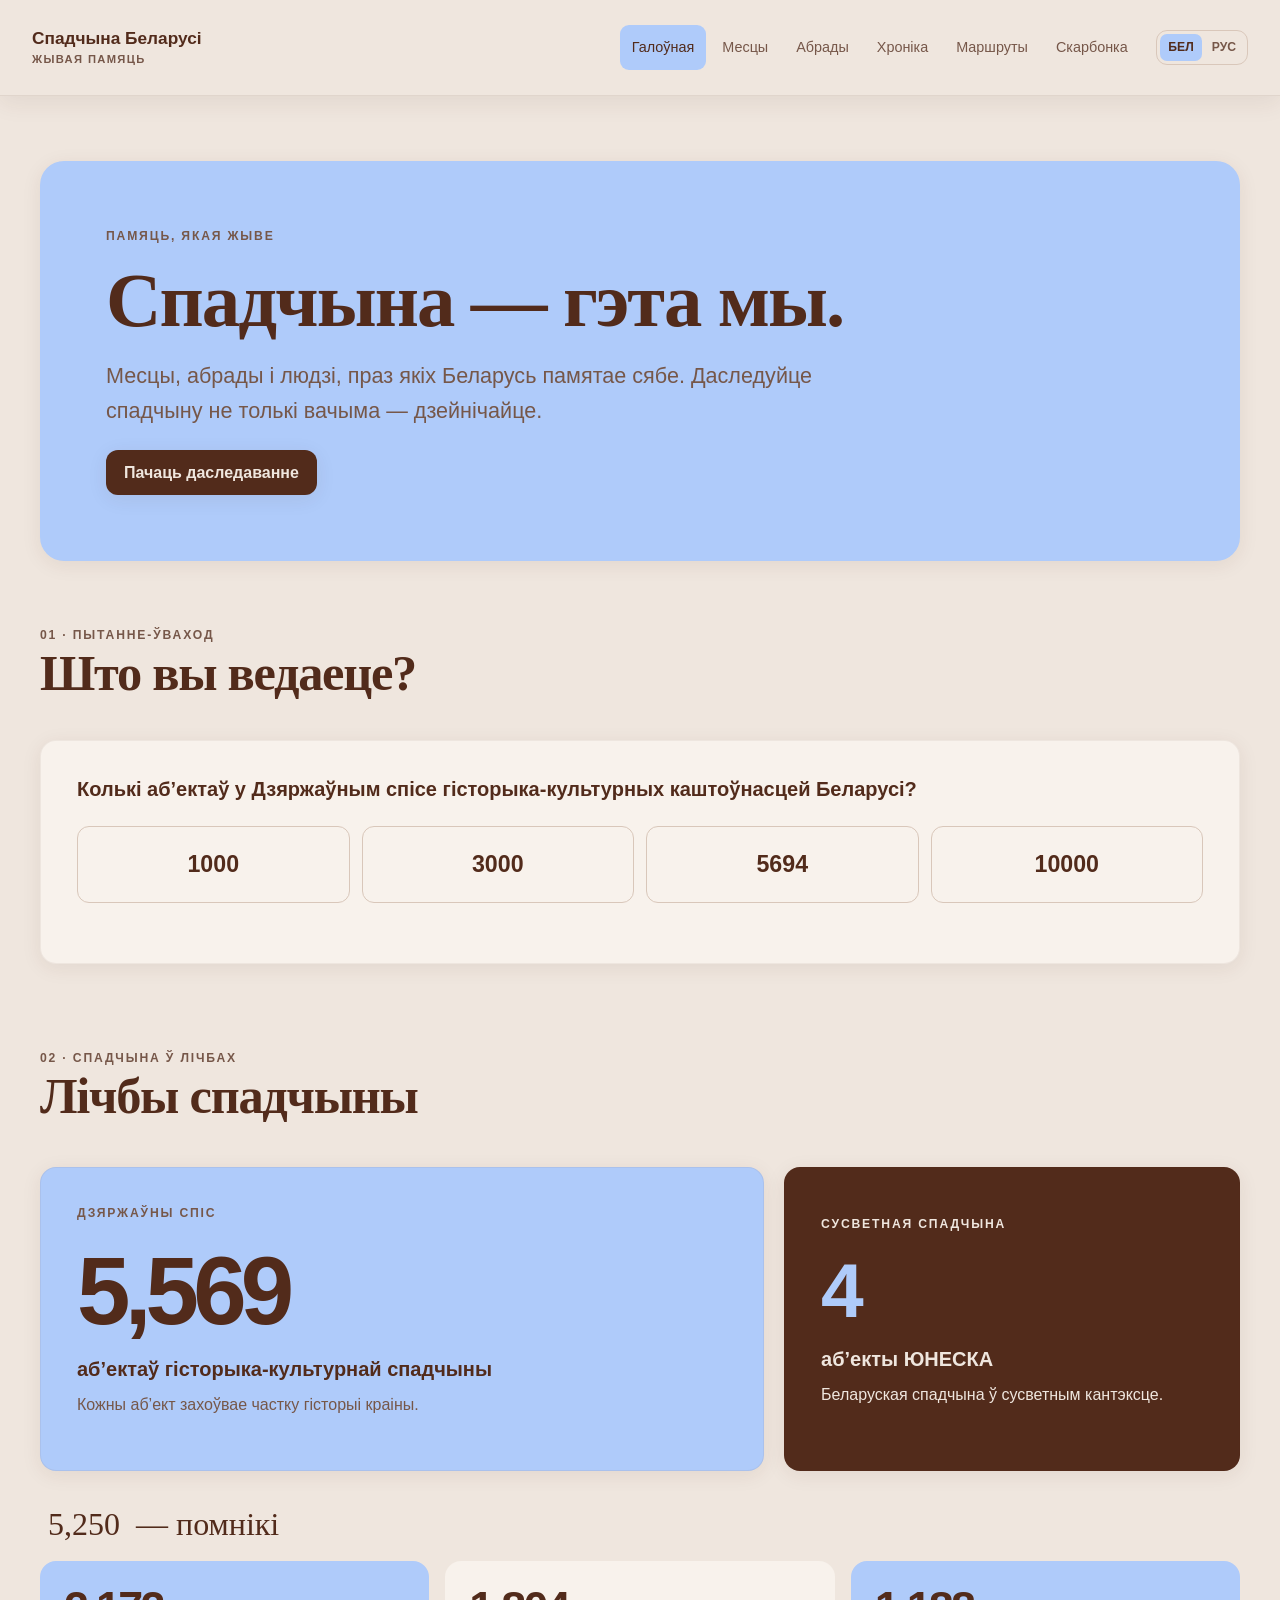
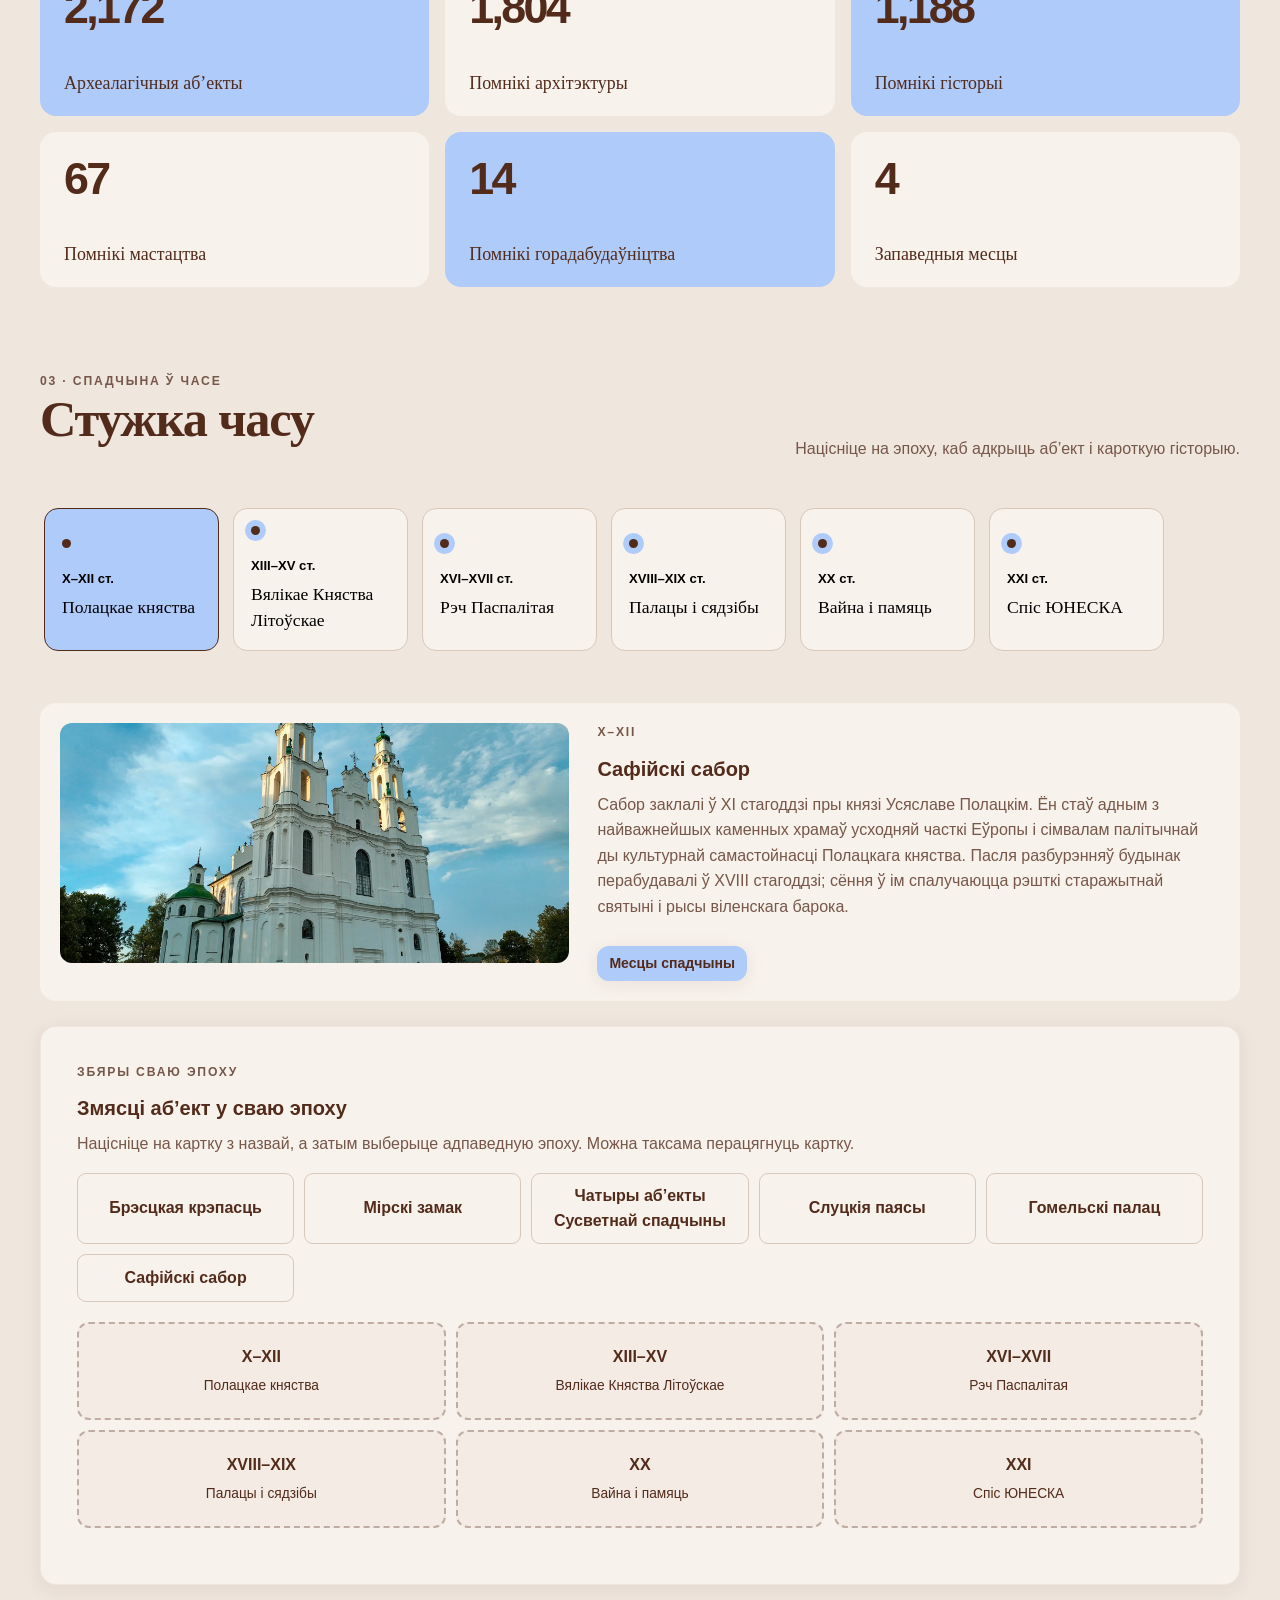
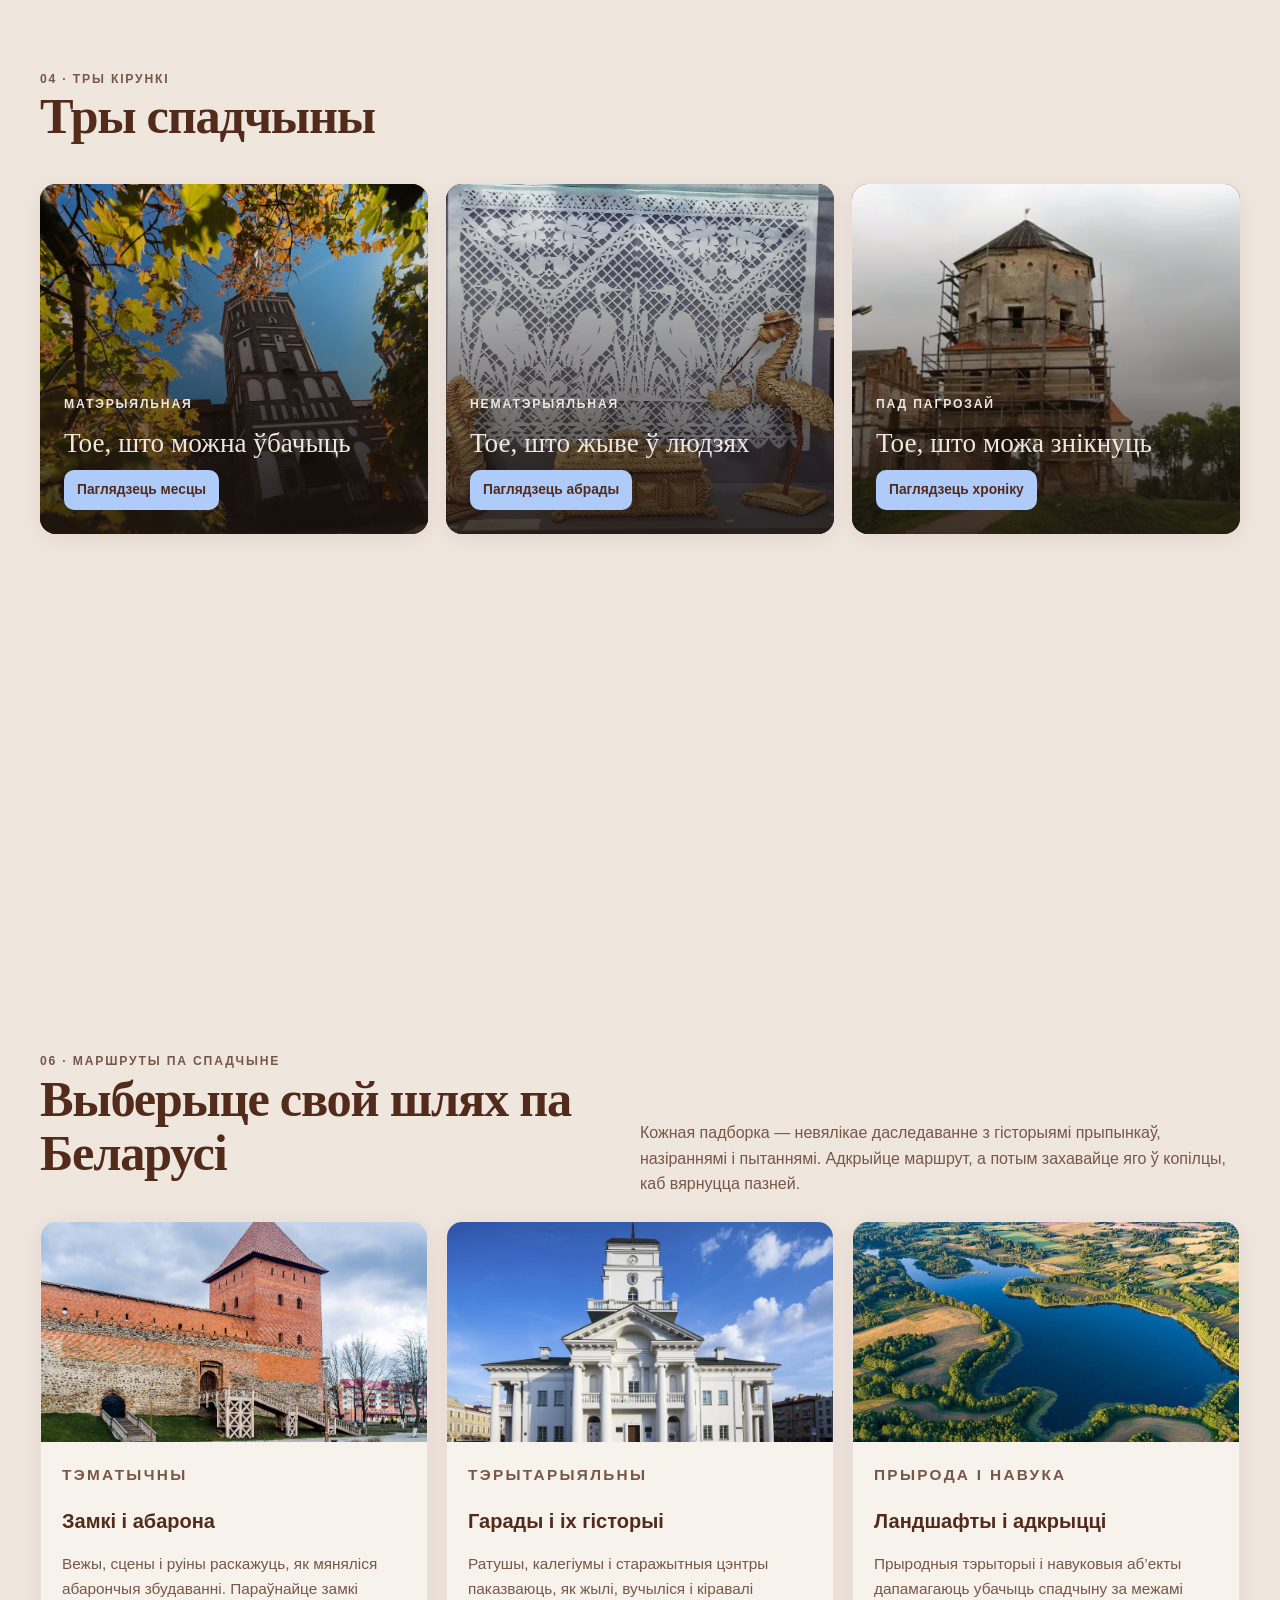
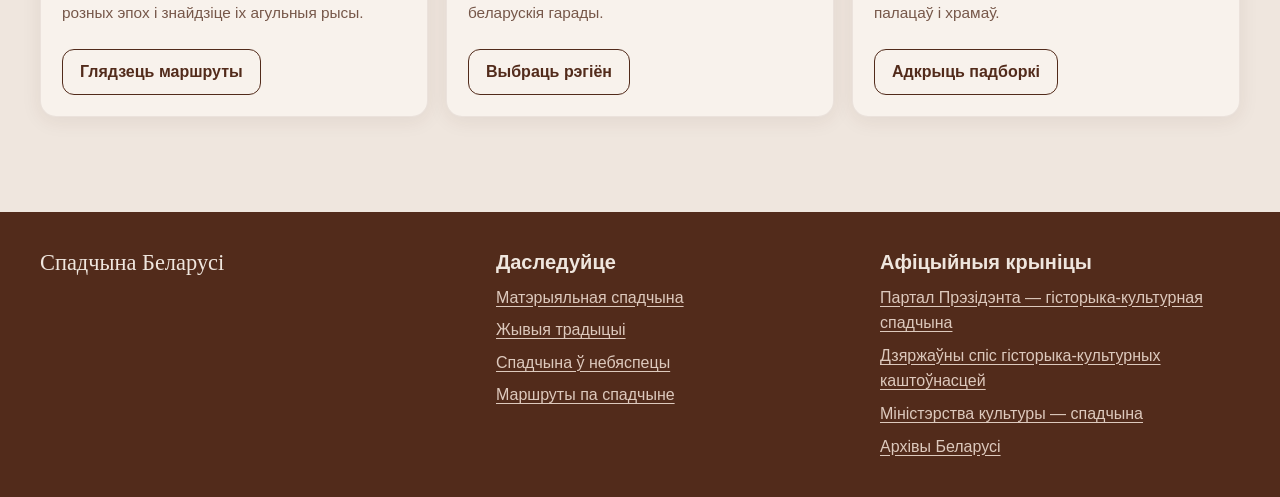
==== commit 25de82c1: "описание изменений" ====
--- a/index.html
+++ b/index.html
@@ -70,7 +70,7 @@
   <div class="toast" id="toast" role="status" aria-live="polite"></div>
   <div class="image-modal" id="imageModal" aria-hidden="true" role="dialog" aria-modal="true" aria-label="Прагляд выявы">
     <button type="button" id="imageModalClose" aria-label="Закрыць выяву">×</button>
-    <img alt="" src="" id="imageModalImg">
+    <img alt="" id="imageModalImg">
   </div>
   <div class="modal-backdrop" id="globalModal" aria-hidden="true">
     <div class="modal" role="dialog" aria-modal="true" aria-label="Падрабязная інфармацыя">
--- a/css/style.css
+++ b/css/style.css
@@ -1,4 +1,4 @@
-width:auto}body[data-page="places"] .filters #statusFilter,
+:root{--blue:#AFCBFA;--brown:#522B1B;--cream:#EFE6DE;--pale:#d7e5fb;--muted:#765749;--paper:#f8f2ec;--line:#d9c7ba;--shadow:0 4px 20px rgba(82,43,27,.08);--hover:0 14px 34px rgba(82,43,27,.15);--radius:16px;--content:1200px}*{box-sizing:border-box}html{scroll-behavior:smooth}body{margin:0;background:var(--cream);color:var(--brown);font:16px/1.6 "DM Sans",sans-serif;transition:background .3s,color .3s}img{display:block;max-width:100%;object-fit:cover}a{color:inherit;text-decoration:none}button,input,textarea,select{font:inherit}button{cursor:pointer}button:focus-visible,a:focus-visible,input:focus-visible,textarea:focus-visible,select:focus-visible{outline:3px solid var(--blue);outline-offset:3px}h1,h2,.serif{font-family:"Playfair Display",serif;line-height:1.08;letter-spacing:-.025em}h1{font-size:clamp(2.6rem,6vw,5rem);margin:0 0 16px}h2{font-size:clamp(2rem,4vw,3.15rem);margin:0 0 16px}h3{font-size:1.25rem;line-height:1.25;margin:0 0 10px}p{color:var(--muted);margin-top:0}.container{width:min(var(--content),calc(100% - 48px));margin:auto}.site-header{backdrop-filter:blur(16px);border-bottom:1px solid rgba(82,43,27,.09)}.header-inner{width:min(1340px,calc(100% - 36px));margin:auto;display:flex;align-items:center}.brand{display:flex;align-items:center;font-weight:700;white-space:nowrap}.brand-mark{background:var(--blue);display:grid;place-items:center}.brand small{display:block;letter-spacing:.12em;text-transform:uppercase;color:var(--muted)}.main-nav{display:flex;justify-content:center;align-items:center;gap:4px;margin-left:auto}.main-nav a{color:var(--muted);border-radius:9px}.main-nav a:hover,.main-nav a[aria-current=page]{background:var(--blue);color:var(--brown)}.header-actions{display:flex}.language-button,.menu-button{border:1px solid var(--line);background:var(--cream);color:var(--brown);border-radius:10px;padding:8px 12px;font-weight:700}.menu-button{display:none;width:42px;height:42px}.btn{display:inline-flex;align-items:center;justify-content:center;gap:8px;padding:12px 17px;border:1px solid transparent;border-radius:12px;background:var(--blue);color:var(--brown);font-weight:700;box-shadow:var(--shadow);line-height:1.2}.btn:hover{transform:scale(1.02);box-shadow:var(--hover);background:#c3d8f9}.btn-dark{background:var(--brown);color:var(--cream)}.btn-dark:hover{background:#6c3c28;color:var(--cream)}.btn-outline{background:transparent;border-color:var(--brown);box-shadow:none}.btn-sm{padding:8px 11px;font-size:.88rem}.eyebrow,.kicker{font-size:.76rem;text-transform:uppercase;letter-spacing:.15em;font-weight:700;color:var(--muted);margin-bottom:14px}.page-hero{padding:65px 0 35px}.page-hero .lead{font-size:clamp(1.1rem,2vw,1.35rem);max-width:760px}.hero-panel{background:var(--blue);border-radius:24px;padding:clamp(28px,6vw,66px);box-shadow:var(--shadow);position:relative;overflow:hidden}.hero-panel:after{content:"✳";position:absolute;right:4%;top:2%;font-size:clamp(100px,20vw,240px);line-height:1;color:rgba(82,43,27,.08)}.hero-panel>*{position:relative;z-index:1}.section{padding:30px 0 55px}.section-head{display:flex;align-items:end;justify-content:space-between;gap:24px;margin-bottom:24px}.section-head p{max-width:600px;margin:0}.block{background:var(--paper);border:1px solid rgba(82,43,27,.06);border-radius:var(--radius);padding:clamp(22px,3vw,36px);box-shadow:var(--shadow)}.grid{display:grid;gap:18px}.grid-2{grid-template-columns:repeat(2,minmax(0,1fr))}.grid-3{grid-template-columns:repeat(3,minmax(0,1fr))}.grid-4{grid-template-columns:repeat(4,minmax(0,1fr))}.grid-5{grid-template-columns:repeat(5,minmax(0,1fr))}.card{background:var(--paper);border:1px solid rgba(82,43,27,.08);border-radius:var(--radius);overflow:hidden;box-shadow:var(--shadow);transition:transform .3s,box-shadow .3s}.card:hover{transform:translateY(-4px);box-shadow:var(--hover)}.card-body{padding:21px}.card p{font-size:.96rem}.card-image{width:100%;aspect-ratio:4/3;overflow:hidden;background:var(--pale)}.card-image img{width:100%;height:100%;transition:transform .45s}.card:hover .card-image img{transform:scale(1.05)}.muted{color:var(--muted)}.small{font-size:.85rem}.tag,.pill{display:inline-flex;align-items:center;gap:7px;background:var(--pale);border-radius:8px;padding:5px 9px;font-size:.78rem;font-weight:700}.status-dot{width:9px;height:9px;border-radius:50%;display:inline-block;background:var(--brown)}.status-good{background:#52704b}.status-attention{background:#9c6b29}.status-critical{background:#8e4234}.separator{height:1px;background:var(--line);margin:22px 0}.reveal{opacity:0;transform:translateY(20px);transition:opacity .6s,transform .6s}.reveal.is-visible{opacity:1;transform:translateY(0)}.stat-card{min-height:176px;padding:21px;background:var(--blue);border-radius:var(--radius);display:flex;flex-direction:column;justify-content:space-between}.stat-card:nth-child(even){background:var(--paper)}.count-number{font-size:clamp(2.3rem,4vw,3.55rem);font-weight:700;letter-spacing:-.06em;line-height:1.1}.stat-label{font:1.2rem/1.2 "Playfair Display",serif}.stat-card small{font-size:.78rem;color:var(--muted)}.vote-options{display:grid;grid-template-columns:repeat(4,1fr);gap:12px;margin:24px 0}.vote-option{border:1px solid var(--line);background:var(--paper);border-radius:12px;padding:19px;font-size:1.45rem;font-weight:700;color:var(--brown)}.vote-option:hover{background:var(--blue);transform:scale(1.02)}.vote-option.correct{background:#c8dfbb;border-color:#52704b}.vote-option.wrong{opacity:.48}.vote-answer{display:none;background:var(--blue);border-radius:14px;padding:20px 24px;margin-top:20px}.vote-answer.is-open{display:block;animation:fadeUp .35s}.vote-answer strong{font:clamp(3rem,8vw,5rem)/1 "Playfair Display",serif}.timeline-scroller{overflow:auto;scroll-snap-type:x mandatory}.timeline{display:flex;min-width:max-content}.epoch-button{text-align:left;background:var(--paper);border:1px solid var(--line);border-radius:14px;padding:17px;scroll-snap-align:start}.epoch-button:before{content:"";width:9px;height:9px;border-radius:50%;display:block;background:var(--brown);margin-bottom:20px;box-shadow:0 0 0 6px var(--blue)}.epoch-button[aria-pressed=true]{background:var(--blue);border-color:var(--brown)}.epoch-button b{display:block;font-size:.82rem;margin-bottom:6px}.epoch-button span{font:1.1rem/1.2 "Playfair Display",serif}.epoch-detail{display:grid;grid-template-columns:.9fr 1.1fr;gap:22px;max-height:0;opacity:0;overflow:hidden;background:var(--paper);border-radius:16px;transition:max-height .45s,opacity .35s,padding .35s;margin-top:0}.epoch-detail.is-open{max-height:580px;opacity:1;padding:20px}.epoch-detail img{width:100%;height:240px;border-radius:12px}.heritage-card{position:relative;display:flex;min-height:350px;flex-direction:column;justify-content:end;border-radius:var(--radius);overflow:hidden;background:var(--brown);color:var(--cream);box-shadow:var(--shadow)}.heritage-card>img{position:absolute;inset:0;width:100%;height:100%;transition:transform .5s}.heritage-card:hover>img{transform:scale(1.05)}.heritage-card:after{content:"";position:absolute;inset:0;background:linear-gradient(180deg,transparent,rgba(27,18,14,.82))}.heritage-copy{position:relative;z-index:1;padding:24px}.heritage-copy h3{font:1.7rem/1.16 "Playfair Display",serif}.heritage-copy p{color:var(--cream)}.arrow{display:inline-grid;place-items:center;width:38px;height:38px;border-radius:11px;background:var(--blue);color:var(--brown);margin-top:10px}.action-card{padding:23px;border-radius:var(--radius);background:var(--paper);display:flex;flex-direction:column;align-items:flex-start;min-height:235px;box-shadow:var(--shadow)}.action-icon{display:grid;place-items:center;background:var(--blue)}.action-card .btn{margin-top:auto}.filters,.region-tags,.view-tabs{display:flex;flex-wrap:wrap;gap:9px;margin-bottom:18px}.field,.select{border:1px solid var(--line);background:var(--paper);border-radius:10px;padding:11px 13px;color:var(--brown);width:100%}.filters .field,.filters .select{width:auto;min-width:175px}.tab-btn,.region-tags button{border:1px solid var(--line);background:transparent;border-radius:10px;padding:9px 13px;color:var(--brown)}.tab-btn[aria-pressed=true],.region-tags button.active{background:var(--blue);border-color:var(--blue);font-weight:700}.place-card .place-meta{display:flex;gap:8px;flex-wrap:wrap;margin:10px 0}.expanded-content{max-height:0;overflow:hidden;transition:max-height .45s}.expand-btn{width:100%;border:0;border-top:1px solid var(--line);background:transparent;padding:13px;color:var(--brown);font-weight:700}.map-lab,.audio-lab{background:var(--blue);border-radius:18px;padding:clamp(22px,4vw,36px);margin-top:40px}.map-board{display:grid;grid-template-columns:repeat(3,1fr);gap:10px;margin:20px 0}.map-zone{min-height:100px;border:2px dashed rgba(82,43,27,.32);border-radius:12px;padding:12px;display:grid;place-items:center;text-align:center;background:rgba(239,230,222,.55)}.map-zone.over,.map-zone.filled{border-style:solid;border-color:var(--brown);background:var(--cream)}.map-pieces{display:flex;flex-wrap:wrap;gap:9px}.map-piece{padding:9px 12px;background:var(--paper);border:1px solid var(--line);border-radius:9px;cursor:grab;font-size:.88rem}.map-piece:active{cursor:grabbing}.ritual-media{aspect-ratio:16/10;overflow:hidden;background:var(--blue)}.ritual-media img{width:100%;height:100%;transition:transform .4s}.card:hover .ritual-media img{transform:scale(1.05)}.ritual-actions{display:flex;gap:8px;flex-wrap:wrap;margin-top:14px}.audio-play{width:40px;height:40px;border:0;border-radius:10px;background:var(--blue);color:var(--brown);font-weight:700}.sound-row{display:grid;grid-template-columns:1fr auto;align-items:center;gap:14px;padding:13px 0;border-bottom:1px solid rgba(82,43,27,.2)}.wave{height:26px;display:flex;align-items:center;gap:3px}.wave i{width:4px;border-radius:5px;background:var(--brown);height:var(--h);opacity:.58}.sound-toggle{border:1px solid var(--brown);border-radius:9px;background:transparent;padding:8px 12px}.sound-toggle.active{background:var(--brown);color:var(--cream)}.story-fragments{display:flex;flex-direction:column;gap:8px;margin:20px 0}.story-fragment{display:flex;align-items:center;gap:10px;padding:13px;border:1px solid var(--line);border-radius:10px;background:var(--paper);cursor:grab}.drag-n{width:28px;height:28px;display:grid;place-items:center;background:var(--blue);border-radius:8px;font-weight:700;flex-shrink:0}.chronicle-card{padding:0}.before-after{position:relative;height:280px;overflow:hidden;background:var(--brown);--split:50%}.before-after img{position:absolute;inset:0;width:100%;height:100%}.before-after .after-img{clip-path:inset(0 0 0 var(--split))}.divider-handle{position:absolute;top:0;bottom:0;left:var(--split);width:3px;background:var(--cream);transform:translateX(-50%);pointer-events:none}.before-after input{position:absolute;bottom:10px;left:12px;width:calc(100% - 24px);accent-color:var(--blue)}.chronicle-content{padding:23px}.life-strip{display:flex;gap:9px;flex-wrap:wrap;margin:17px 0}.life-item{flex:1;min-width:62px;border-left:2px solid var(--blue);padding-left:9px}.life-item b{display:block}.danger-note{background:var(--blue);padding:13px;border-radius:10px;margin:16px 0}.people-story{display:grid}.people-story img{border-radius:12px}.person-avatar{aspect-ratio:4/3}.person-avatar img{width:100%;height:100%}.form-grid{display:grid;grid-template-columns:1fr 1fr;gap:14px}.form-grid .full{grid-column:1/-1}.form-actions{display:flex;align-items:center;gap:10px;flex-wrap:wrap;margin-top:14px}.notice{background:var(--pale);color:var(--brown);padding:14px;border-radius:10px;font-size:.9rem}.quote{font:1.4rem/1.4 "Playfair Display",serif;border-left:3px solid var(--blue);padding-left:18px}.treasure-page{background:var(--brown);color:var(--cream);min-height:100vh}.treasure-page .site-header{background:rgba(82,43,27,.96);border-bottom-color:#765749}.treasure-page .brand,.treasure-page .main-nav a{color:var(--cream)}.treasure-page .brand small,.treasure-page p{color:#ddc9bd}.treasure-page .main-nav a:hover,.treasure-page .main-nav a[aria-current=page]{background:var(--blue);color:var(--brown)}.treasure-page .language-button,.treasure-page .menu-button{background:transparent;color:var(--cream);border-color:#896856}.treasure-page .block,.treasure-page .card{background:#68402f;color:var(--cream);border-color:#896856}.treasure-page .card p,.treasure-page .muted{color:#ddc9bd}.treasure-page .btn{background:var(--blue);color:var(--brown)}.treasure-page .field,.treasure-page .select{background:#68402f;color:var(--cream);border-color:#896856}.treasure-intro{padding:28px;border:1px solid #896856;border-radius:20px;background:linear-gradient(145deg,#68402f,#522B1B)}.treasure-grid{display:grid;grid-template-columns:repeat(3,minmax(0,1fr));gap:14px}.treasure-card{padding:19px;border-radius:14px;background:#68402f;border:1px solid #896856;min-height:160px;cursor:grab}.treasure-card:hover{transform:translateY(-3px)}.emotion{display:inline-block;width:10px;height:10px;border-radius:50%;background:var(--blue);margin-right:6px}.treasure-date{font-size:.78rem;color:#ddc9bd}.treasure-groups{display:grid;grid-template-columns:repeat(3,1fr);gap:12px;margin-top:20px}.treasure-group{padding:18px;border:1px dashed #896856;border-radius:12px;min-height:90px}.treasure-group.drag-over{border-color:var(--blue);background:#68402f}.treasure-empty{padding:25px;border:1px dashed #896856;border-radius:14px;text-align:center;color:#ddc9bd}.role-checks{display:grid;grid-template-columns:repeat(2,1fr);gap:10px}.role-check{display:flex;gap:10px;align-items:start;border:1px solid var(--line);border-radius:10px;padding:12px}.treasure-page .role-check{border-color:#896856}.role-check input{accent-color:var(--blue);margin-top:6px}.role-select{max-width:320px}.modal-backdrop,.image-modal{position:fixed;inset:0;background:rgba(35,22,16,.68);z-index:100;display:none;align-items:center;justify-content:center;padding:20px}.modal-backdrop.open,.image-modal.open{display:flex;animation:fade .2s}.modal{background:var(--cream);color:var(--brown);width:min(560px,100%);max-height:90vh;overflow:auto;border-radius:18px;padding:clamp(22px,4vw,34px);box-shadow:0 30px 90px #0004;animation:modalIn .25s}.modal-close,.image-modal button{float:right;width:36px;height:36px;border:0;border-radius:10px;background:var(--blue);color:var(--brown);font-size:1.2rem}.feelings{display:grid;grid-template-columns:repeat(3,1fr);gap:8px;margin:12px 0 20px}.feelings button{padding:10px 6px;border:1px solid var(--line);border-radius:9px;background:transparent;color:var(--brown)}.feelings button[aria-pressed=true]{background:var(--blue);border-color:var(--brown);font-weight:700}.image-modal img{max-width:min(1100px,95vw);max-height:85vh;border-radius:12px;animation:modalIn .25s}.image-modal button{position:absolute;right:24px;top:24px}.toast{position:fixed;bottom:22px;left:50%;transform:translate(-50%,20px);background:var(--brown);color:var(--cream);padding:12px 18px;border-radius:12px;z-index:150;opacity:0;pointer-events:none;box-shadow:var(--hover);transition:.3s}.toast.show{opacity:1;transform:translate(-50%,0)}.site-footer{padding:38px 0;background:var(--brown);color:var(--cream);margin-top:40px}.footer-inner{display:grid;grid-template-columns:1.2fr 1fr 1fr;gap:24px}.site-footer p,.site-footer a{color:#ddc9bd}.site-footer a{text-decoration:underline;text-underline-offset:3px}.footer-title{font:1.4rem "Playfair Display",serif}.footer-links{display:grid;gap:7px}.source-note,.inline-note{font-size:.82rem;color:var(--muted)}.site-footer .source-note{color:#ddc9bd}.load-more{display:flex;justify-content:center;margin:25px 0}.hidden{display:none !important}.shadow-mode{background:#765749}.shadow-mode #pageContent{filter:brightness(.72);transition:filter .35s}.shadow-mode .site-header{filter:brightness(.8)}@keyframes fade{from{opacity:0}to{opacity:1}}@keyframes fadeUp{from{opacity:0;transform:translateY(10px)}to{opacity:1;transform:translateY(0)}}@keyframes modalIn{from{opacity:0;transform:scale(.94)}to{opacity:1;transform:scale(1)}}.page-enter #pageContent h1{animation:fadeUp .65s ease both}.stats-section .section-head{margin-bottom:28px}.stats-overview{display:grid;grid-template-columns:1.35fr .85fr;gap:20px;margin-bottom:34px}.stats-overview .block{min-height:220px;display:flex;flex-direction:column;align-items:flex-start;justify-content:center}.stat-lead{background:var(--blue)}.stat-lead .count-number{font-size:clamp(3.6rem,8vw,6rem)}.stat-unesc{background:var(--brown);color:var(--cream)}.stat-unesc .eyebrow,.stat-unesc p{color:var(--cream)}.stat-unesc .count-number{font-size:clamp(3.2rem,6vw,5rem);color:var(--blue)}.stat-unesc h3{color:var(--cream)}.breakdown-heading{display:flex;align-items:baseline;justify-content:space-between;gap:18px;margin:6px 0 18px}.breakdown-heading h3{font:clamp(1.45rem,3vw,2rem)/1.2 "Playfair Display",serif;margin:0}.breakdown-heading p{margin:0}.stats-breakdown{gap:16px}.stats-breakdown .stat-card{min-height:155px;padding:22px 24px;transition:transform .3s,box-shadow .3s}.stats-breakdown .stat-card:hover{transform:translateY(-4px);box-shadow:var(--hover)}.stats-breakdown .stat-card:nth-child(even){background:var(--paper)}.stats-breakdown .count-number{font-size:clamp(2.2rem,3.5vw,3.3rem)}.stats-breakdown .stat-label{font-size:1.12rem}.timeline-scroller{padding:14px 0 22px}.epoch-detail.is-open{gap:28px;margin-top:18px}.epoch-detail .btn{margin-top:10px}.heritage-copy .arrow{font-size:1.35rem;font-weight:700;transition:transform .3s,background .3s}.heritage-card:hover .arrow{transform:scale(1.08) rotate(45deg)}@media (max-width:768px){.stats-overview{grid-template-columns:1fr}.stats-overview .block{min-height:185px}.breakdown-heading{align-items:flex-start;flex-direction:column;gap:4px}.stats-breakdown{grid-template-columns:repeat(2,minmax(0,1fr))}.timeline{gap:20px}.epoch-button{width:178px}}@media (max-width:480px){.stats-breakdown{grid-template-columns:1fr}.stats-breakdown .stat-card{min-height:128px}.epoch-detail{grid-template-columns:1fr}.epoch-detail img{height:210px}}.breakdown-total.count-number{display:inline;font-size:inherit;font-weight:inherit;letter-spacing:inherit;line-height:inherit}.site-header{position:sticky;top:0;z-index:100;background:rgba(239,230,222,.97);box-shadow:0 7px 22px rgba(82,43,27,.08)}.header-inner{min-height:96px;gap:26px}.brand{gap:13px;font-size:1.08rem;line-height:1.15}.brand-mark{width:48px;height:48px;font-size:1.5rem;border-radius:14px;flex:none}.brand small{font-size:.7rem;margin-top:4px}.main-nav a{font-size:.9rem;padding:11px 12px}.header-actions{gap:10px}.vote-answer strong{display:block;margin-bottom:17px}.vote-answer p{margin-top:10px;line-height:1.6}.vote-answer .small{margin-top:18px}.stat-lead .count-number,.stat-unesc .count-number{margin-bottom:14px}.breakdown-heading{margin-top:24px}.breakdown-total{margin-left:8px;margin-right:8px}.stat-card .count-number{margin-bottom:13px}.action-icon{width:62px;height:62px;font-size:1.8rem;margin-bottom:20px;border-radius:16px}.timeline{gap:14px !important;padding:8px 4px 12px !important}.epoch-button{width:175px !important;min-height:136px !important}.heritage-cta{display:inline-flex;align-items:center;gap:8px;min-height:38px;padding:9px 13px;border-radius:10px;background:var(--blue);color:var(--brown);font-weight:700;font-size:.86rem;transition:transform .2s,background .2s}.heritage-card:hover .heritage-cta{transform:translateX(3px);background:var(--cream)}.category-note p{margin:7px 0;max-width:100ch}.category-note a{text-decoration:underline;text-underline-offset:3px;font-weight:700}.filter-result-count{margin:-4px 0 14px}.place-card .expanded-content{max-height:0;overflow:hidden}.place-card.is-expanded .expanded-content{max-height:1200px;padding-top:9px}.place-card .expanded-content p{margin-top:8px}.place-card .card-image img,.chronicle-card .card-image img{width:100%;height:100%;object-fit:cover}.place-card .card-image,.chronicle-card .card-image{height:220px;overflow:hidden}.map-zone .map-piece{max-width:100%;word-break:normal;cursor:default}.map-piece.map-correct{cursor:default;border-color:var(--brown);font-weight:700}.ritual-card .calendar-data{font-size:.88rem;line-height:1.55;margin-top:12px}.ritual-card .expanded-content{max-height:0;overflow:hidden;transition:max-height .35s ease}.ritual-card .expanded-content.open{max-height:1300px;padding-top:8px}.ritual-details h4{margin:14px 0 6px;font-size:1rem}.ritual-details p{line-height:1.65}.sound-quiz{padding:20px;background:rgba(239,230,222,.64);border-radius:16px;margin-top:22px}.sound-quiz-head{margin-bottom:16px}.sound-quiz-head h3{margin-top:12px}.sound-quiz-controls{display:flex;flex-wrap:wrap;gap:9px;margin:16px 0}.sound-choices{display:grid;grid-template-columns:repeat(2,minmax(0,1fr));gap:10px}.sound-choice{padding:13px 15px;text-align:left;border:1px solid var(--line);border-radius:11px;background:var(--paper);color:var(--brown);font:inherit;cursor:pointer}.sound-choice[aria-pressed=true],.sound-choice.selected{border-color:var(--brown);background:var(--blue);font-weight:700}.sound-choice.correct{background:#d8e7c6;border-color:#547047;color:#26391f}.sound-choice.wrong{background:#f4d6cd;border-color:#9a4b3c;color:#522b1b}.sound-choice:disabled{cursor:default}.story-move{display:flex;gap:5px;margin-left:auto;flex:none}.chronicle-section-head{margin:0 0 20px;max-width:850px}.chronicle-section-head h2{margin:12px 0}.chronicle-section-head p{color:var(--muted)}.tag-warning{background:#f0d2c4 !important;color:#522b1b !important}.chronicle-card .chronicle-content{padding:22px}.chronicle-card h3{margin:10px 0}.chronicle-card .life-strip{margin:15px 0 18px}.chronicle-card .danger-note{line-height:1.55}.chronicle-full{margin:14px 0;border-top:1px solid var(--line);padding-top:12px}.chronicle-full summary{font-weight:700;cursor:pointer}.chronicle-full p{margin-top:10px}.people-feature{padding:clamp(20px,3vw,34px)}.people-card-actions{display:flex;flex-wrap:wrap;gap:8px;margin-top:14px}.people-card-actions .btn{margin-top:0}.person-avatar img{object-fit:cover}.account-summary{padding:clamp(20px,4vw,34px);border:1px solid #896856;border-radius:22px;background:linear-gradient(135deg,#68402f,#522b1b);color:var(--cream);box-shadow:0 18px 40px rgba(25,12,7,.12)}.account-identity{display:flex;align-items:center;gap:18px}.account-identity p{margin-bottom:6px}.account-identity h2{margin:4px 0 10px}.account-avatar{display:grid;place-items:center;width:78px;height:78px;flex:none;border-radius:24px;background:var(--blue);color:var(--brown);font-size:2.3rem}.profile-name-form{margin-top:24px;padding-top:20px;border-top:1px solid #896856;max-width:670px}.profile-name-form label{display:block;margin-bottom:8px}.profile-name-controls{display:flex;gap:8px;align-items:stretch}.profile-name-controls .field{flex:1}.account-stats{display:grid;gap:12px;margin-top:26px}.account-stats>div{display:flex;flex-direction:column;gap:5px;padding:16px;border:1px solid #896856;border-radius:13px;background:rgba(239,230,222,.08)}.account-stats b{font-size:1.85rem;line-height:1.1;color:var(--blue)}.account-stats span{font-size:.83rem;color:#ddc9bd}.treasure-page .account-summary .eyebrow{color:var(--blue)}.treasure-page .account-summary p{color:#e8d9d0}.treasure-page .account-summary h2{color:var(--cream)}.treasure-page .account-summary .field{background:#522b1b}.treasure-page .account-summary .small{color:#ddc9bd}.treasure-page .section-head h2,.treasure-page .route-builder h2{color:var(--cream)}.treasure-page .route-builder{border:1px solid #896856}.route-place-option{min-width:0}.route-place-option input{flex:none}.route-place-option>span:nth-child(2){display:flex;flex-direction:column;gap:4px;min-width:0}.route-place-option small{line-height:1.3}.route-option-add{display:grid;place-items:center;margin-left:auto;flex:none;width:27px;height:27px;border-radius:8px;background:rgba(175,203,250,.12);color:var(--blue)}.route-preview{padding:17px;border-radius:13px;background:rgba(239,230,222,.05);border:1px solid #896856;margin-top:16px}.route-preview h3{margin:0 0 6px}.route-stop:last-child{border-bottom:0}.route-stop-number{color:var(--brown);flex:none}.route-stop-copy{display:flex;flex-direction:column;gap:3px;flex:1}.route-stop-actions{flex:none}.treasure-page .route-stop-actions .btn{padding:6px 9px;min-width:30px}.route-form-actions{display:flex;flex-wrap:wrap;gap:8px;margin-top:18px}.saved-route{margin-top:12px}.saved-route-header h3{margin:8px 0}.saved-route ol{padding-left:24px;line-height:1.7}.saved-route li{padding-left:4px}.memory-item{padding:9px 0;border-bottom:1px solid #896856}.grouped-treasure{padding:7px 0;border-bottom:1px solid #896856}.grouped-treasure:last-child{border-bottom:0}.treasure-page .account-workspace .block{min-height:200px}.category-note{padding:18px 20px;border-radius:16px;background:var(--pale);border:1px solid var(--line);margin:8px 0 24px;max-width:100%}.category-note h3{font-size:1.1rem;margin:0 0 12px}.category-key{display:grid;grid-template-columns:repeat(2,minmax(0,1fr));gap:8px 14px}.category-key p{display:flex;align-items:flex-start;gap:10px;margin:0;padding:10px 12px;border-radius:10px;background:rgba(255,255,255,.45);font-size:.92rem}.category-key b{display:grid;place-items:center;flex:none;width:27px;height:27px;border-radius:8px;background:var(--blue);color:var(--brown)}.category-key span{line-height:1.45}.category-footnote{margin:12px 0 7px !important}.filter-result-count{display:none !important}body.modal-open{overflow:hidden}.place-story-open .modal.place-story-sheet{overflow:auto}.place-story-content{color:var(--brown)}.place-story-hero{display:grid;background:var(--blue)}.place-story-heading{align-self:center}.place-story-heading h2{margin-bottom:17px}.place-story-heading .place-meta{display:flex;flex-wrap:wrap;gap:7px;margin:8px 0 12px}.place-story-heading .small{margin-bottom:0}.place-story-body{margin:auto}.place-story-body p{font-size:1.02rem;line-height:1.85;white-space:normal}.place-story-body .place-story-lead{font-size:clamp(1.1rem,2vw,1.28rem);color:var(--brown);font-weight:600;line-height:1.7}.place-story-body h3{font-size:1.45rem}.place-story-actions{display:flex;flex-wrap:wrap;gap:10px;margin-top:26px}@keyframes placeStoryReveal{from{opacity:0;transform:translateY(24px) scale(.975);clip-path:inset(5% 2% 0 round 22px)}to{opacity:1;transform:translateY(0) scale(1);clip-path:inset(0 0 0 round 22px)}}@media (max-width:720px){.category-key{grid-template-columns:1fr}.modal-backdrop.place-story-open{padding:0}.place-story-open .modal.place-story-sheet{width:100%;max-height:100dvh;height:100dvh;border-radius:0}.place-story-open .modal-close{position:sticky;top:10px;margin:10px 10px -52px 0}.place-story-hero{grid-template-columns:1fr}.place-story-hero>img{height:250px;min-height:0;max-height:300px}.place-story-heading{padding:22px 22px 25px}.place-story-heading h2{font-size:2rem}.place-story-body{padding:24px 22px 34px}.place-story-actions .btn{width:100%}}@media (prefers-reduced-motion:reduce){.place-story-open .modal.place-story-sheet{animation:none}}body[data-page="places"] .page-hero{padding-bottom:14px}body[data-page="places"] .page-hero + .section{padding-top:14px}body[data-page="places"] .filters #placesSearch{flex:1 1 440px;min-width:min(100%,360px);width:auto}body[data-page="places"] .filters #statusFilter,
 body[data-page="places"] .filters #typeFilter{flex:0 1 210px;min-width:180px}.place-story-open .modal-close{right:20px}@media (max-width:720px){body[data-page="places"] .filters #placesSearch,body[data-page="places"] .filters #statusFilter,body[data-page="places"] .filters #typeFilter{flex:1 1 100%;min-width:0;width:100%}.place-story-open .modal.place-story-sheet{inset:0;width:100vw;height:100dvh;max-height:100dvh;border-radius:0}.place-story-open .modal-close{top:12px;right:12px;width:44px;height:44px}.place-story-hero{width:100%;grid-template-columns:1fr;min-height:0}.place-story-hero>img{width:100%;height:240px;min-height:240px;max-height:300px}.place-story-heading{padding:24px 22px 28px}.place-story-heading h2{padding-right:34px}}@media (prefers-reduced-motion:reduce){.place-story-open .modal.place-story-sheet{animation:none}}.modal-backdrop.place-story-open{padding:20px;align-items:center;justify-content:center;background:rgba(35,22,16,.68);backdrop-filter:blur(8px)}.place-story-open .modal.place-story-sheet{position:relative;inset:auto;width:min(980px, calc(100vw - 40px));max-width:980px;height:auto;max-height:calc(100dvh - 40px);padding:0;overflow-x:hidden;overflow-y:auto;border-radius:22px;background:var(--cream);box-shadow:0 30px 100px rgba(0,0,0,.35);animation:placeStoryReveal .38s cubic-bezier(.2,.8,.2,1)}.place-story-open .modal-close{position:sticky;top:12px;float:right;margin:12px 12px -52px 0;z-index:120;width:44px;height:44px;display:grid;place-items:center;border:1px solid rgba(82,43,27,.14);border-radius:12px;background:var(--cream);color:var(--brown);box-shadow:0 6px 20px rgba(35,22,16,.18);font-size:1.7rem;line-height:1}.place-story-hero{width:100%;min-height:300px;grid-template-columns:minmax(220px,.9fr) minmax(270px,1.1fr);border-radius:0}.place-story-hero>img{width:100%;height:100%;min-height:300px;max-height:390px;object-fit:cover}.place-story-heading{padding:clamp(22px,3vw,42px)}.place-story-heading h2{font-size:clamp(1.8rem,3.4vw,2.8rem);padding-right:34px}.place-story-body{padding:clamp(22px,3.5vw,42px);max-width:850px}@media (max-width:720px){.modal-backdrop.place-story-open{padding:14px}.place-story-open .modal.place-story-sheet{position:relative;inset:auto;width:calc(100vw - 28px);max-width:600px;height:auto;max-height:calc(100dvh - 28px);border-radius:18px}.place-story-open .modal-close{top:9px;right:auto;margin:9px 9px -50px 0;width:40px;height:40px}.place-story-hero{width:100%;grid-template-columns:1fr;min-height:0}.place-story-hero>img{width:100%;height:210px;min-height:210px;max-height:240px}.place-story-heading{padding:22px 20px 24px}.place-story-heading h2{font-size:1.9rem;padding-right:28px}.place-story-body{padding:22px 20px 28px}.place-story-actions .btn{width:100%}}@media (prefers-reduced-motion:reduce){.place-story-open .modal.place-story-sheet{animation:none}}body[data-page="rituals"] .page-hero{padding-bottom:10px}body[data-page="rituals"] .page-hero + .section{padding-top:10px}body[data-page="rituals"] .section-head{margin-bottom:16px}body[data-page="rituals"] .section-head>p{display:none}body[data-page="rituals"] .ritual-media{height:220px;overflow:hidden}body[data-page="rituals"] .ritual-media img{width:100%;height:100%;object-fit:cover}body[data-page="rituals"] .chronology-lab{margin-top:22px !important}body[data-page="rituals"] .ritual-actions{display:flex;gap:8px;align-items:center;flex-wrap:wrap}body[data-page="rituals"] .ritual-actions .audio-play{width:38px;height:38px;flex:0 0 38px;border:1px solid var(--line);border-radius:10px;background:var(--blue);color:var(--brown);cursor:pointer}body[data-page="rituals"] .place-story-open .modal.place-story-sheet{width:min(980px,calc(100vw - 40px));max-width:980px;max-height:calc(100dvh - 40px);height:auto;border-radius:22px;overflow-x:hidden;overflow-y:auto;position:relative;inset:auto;padding:0;background:var(--cream);box-shadow:0 30px 100px rgba(0,0,0,.35)}body[data-page="rituals"] .place-story-open .modal-close{position:sticky;top:12px;float:right;margin:12px 12px -52px 0;width:44px;height:44px;border-radius:12px;background:var(--cream);color:var(--brown);z-index:120}body[data-page="rituals"] .place-story-hero{border-radius:22px 22px 0 0;overflow:hidden}@media (max-width:720px){body[data-page="rituals"] .ritual-media{height:200px}body[data-page="rituals"] .place-story-open .modal.place-story-sheet{width:calc(100vw - 20px);max-height:calc(100dvh - 20px);border-radius:16px}body[data-page="rituals"] .place-story-hero{grid-template-columns:1fr;min-height:0}body[data-page="rituals"] .place-story-hero>img{height:220px;min-height:220px;max-height:260px}}.sound-setting-row{display:flex;align-items:center;justify-content:flex-end;gap:14px;flex-wrap:wrap;margin:0 0 18px;padding:12px 14px;border:1px solid rgba(82,43,27,.16);border-radius:12px;background:rgba(239,230,222,.65)}.sound-setting-status{margin:0;color:var(--brown);font-size:.9rem;flex:1 1 240px}.sound-setting-row .sound-toggle{font:inherit;font-weight:700;cursor:pointer;min-height:42px;transition:background .2s,color .2s,opacity .2s}.sound-setting-row .sound-toggle:focus-visible{outline:3px solid var(--brown);outline-offset:3px}.sound-disabled{opacity:.48 !important;cursor:not-allowed !important}body[data-page="rituals"] .audio-play.is-playing,
 body[data-page="rituals"] #playQuestionSound.is-playing,
 body[data-page="rituals"] #replaySoundAnswer.is-playing,
--- a/css/responsive.css
+++ b/css/responsive.css
@@ -507,3 +507,134 @@
 }
 
 @media (max-width:760px){.reveal{opacity:1!important;transform:none!important;transition:none!important}.card,.block,.stat-card{animation:none!important}.main-nav{will-change:auto}}
+
+
+/* Missing-media fallback: keep the designed image area visible when the project archive
+   does not contain the referenced photo. Real local photos replace this automatically. */
+.card-image.image-missing,
+.ritual-media.image-missing,
+.guide-stop-photo.image-missing,
+.guide-theme-image.image-missing {
+  display: grid !important;
+  position: relative;
+  place-items: center;
+  min-height: 150px;
+  overflow: hidden;
+  background: linear-gradient(135deg, rgba(175,203,250,.72), rgba(239,230,222,.96)) !important;
+}
+.card-image.image-missing::after,
+.ritual-media.image-missing::after,
+.guide-stop-photo.image-missing::after,
+.guide-theme-image.image-missing::after {
+  content: "Фота не загружана / Фото не загружено" !important;
+  position: absolute;
+  inset: 0;
+  display: grid !important;
+  place-items: center;
+  padding: 18px;
+  color: #522B1B !important;
+  background: transparent !important;
+  font-size: .88rem;
+  font-weight: 600;
+  text-align: center;
+}
+.card-image.image-missing img,
+.ritual-media.image-missing img,
+.guide-stop-photo.image-missing img,
+.guide-theme-image.image-missing img { display: none !important; }
+@media (max-width: 760px) {
+  .card-image.image-missing,
+  .ritual-media.image-missing,
+  .guide-stop-photo.image-missing,
+  .guide-theme-image.image-missing { min-height: 132px; }
+}
+
+
+/* Final corrections for the travel checklist and the chronicle date control. */
+.route-preparation,
+.route-preparation .container,
+.route-preparation > * { min-width: 0; max-width: 100%; }
+.route-preparation .eyebrow {
+  max-width: 100%;
+  white-space: normal;
+  overflow-wrap: anywhere;
+  line-height: 1.4;
+}
+.route-prep-checklist label > span { min-width: 0; flex: 1 1 auto; overflow-wrap: anywhere; }
+.route-prep-checklist label b,
+.route-prep-checklist label small { overflow-wrap: anywhere; }
+.heritage-report-form,
+.heritage-report-form > div,
+.heritage-report-form label { min-width: 0; max-width: 100%; }
+.heritage-report-form input[type="date"] {
+  display: block;
+  box-sizing: border-box;
+  width: 100%;
+  min-width: 0;
+  max-width: 100%;
+  padding-inline: 9px;
+  font-size: 16px !important;
+}
+.heritage-report-form input[type="date"]::-webkit-date-and-time-value { text-align: left; }
+.image-modal:not(.open) { display: none !important; }
+.image-modal > img { display: none; }
+.image-modal.open > img { display: block; }
+@media (max-width: 760px) {
+  .route-preparation { padding: 16px !important; border-radius: 14px; }
+  .route-preparation > .eyebrow {
+    font-size: clamp(.62rem, 2.7vw, .72rem) !important;
+    letter-spacing: .045em !important;
+    line-height: 1.35 !important;
+    margin-bottom: 9px;
+  }
+  .route-preparation h2 {
+    max-width: 100% !important;
+    font-size: clamp(1.45rem, 6vw, 1.9rem) !important;
+    line-height: 1.15;
+    overflow-wrap: anywhere;
+  }
+  .route-preparation > p:not(.eyebrow) { font-size: .94rem; line-height: 1.5; }
+  .route-prep-checklist {
+    display: grid !important;
+    grid-template-columns: minmax(0, 1fr) !important;
+    gap: 8px !important;
+    margin-top: 15px;
+  }
+  .route-prep-checklist label {
+    display: flex;
+    align-items: flex-start;
+    gap: 10px;
+    min-width: 0;
+    width: 100%;
+    padding: 12px !important;
+  }
+  .route-prep-checklist input[type="checkbox"] {
+    flex: 0 0 20px;
+    width: 20px;
+    min-width: 20px;
+    height: 20px;
+    min-height: 20px;
+    margin: 2px 0 0;
+  }
+  .route-prep-checklist label b { font-size: .92rem; line-height: 1.35; }
+  .route-prep-checklist label small { margin-top: 4px; font-size: .82rem; line-height: 1.42; }
+  .route-prep-footer { display: grid; grid-template-columns: minmax(0,1fr); gap: 8px; align-items: stretch; }
+  .route-prep-footer .btn { width: 100%; }
+  .heritage-report-form { padding: 12px !important; gap: 11px !important; }
+  .heritage-report-form input[type="date"] {
+    width: 100% !important;
+    min-width: 0 !important;
+    max-width: 100% !important;
+    height: 46px;
+    line-height: 1.2;
+    padding: 9px 8px !important;
+  }
+  .heritage-report-form input[type="date"]::-webkit-calendar-picker-indicator { margin: 0; padding: 3px; }
+  .heritage-report-result textarea { min-width: 0; max-width: 100%; }
+}
+@media (max-width: 380px) {
+  .route-preparation { padding: 13px !important; }
+  .route-preparation > .eyebrow { font-size: .6rem !important; letter-spacing: .025em !important; }
+  .route-prep-checklist label { padding: 10px !important; }
+  .heritage-report-form input[type="date"] { padding-inline: 6px !important; }
+}
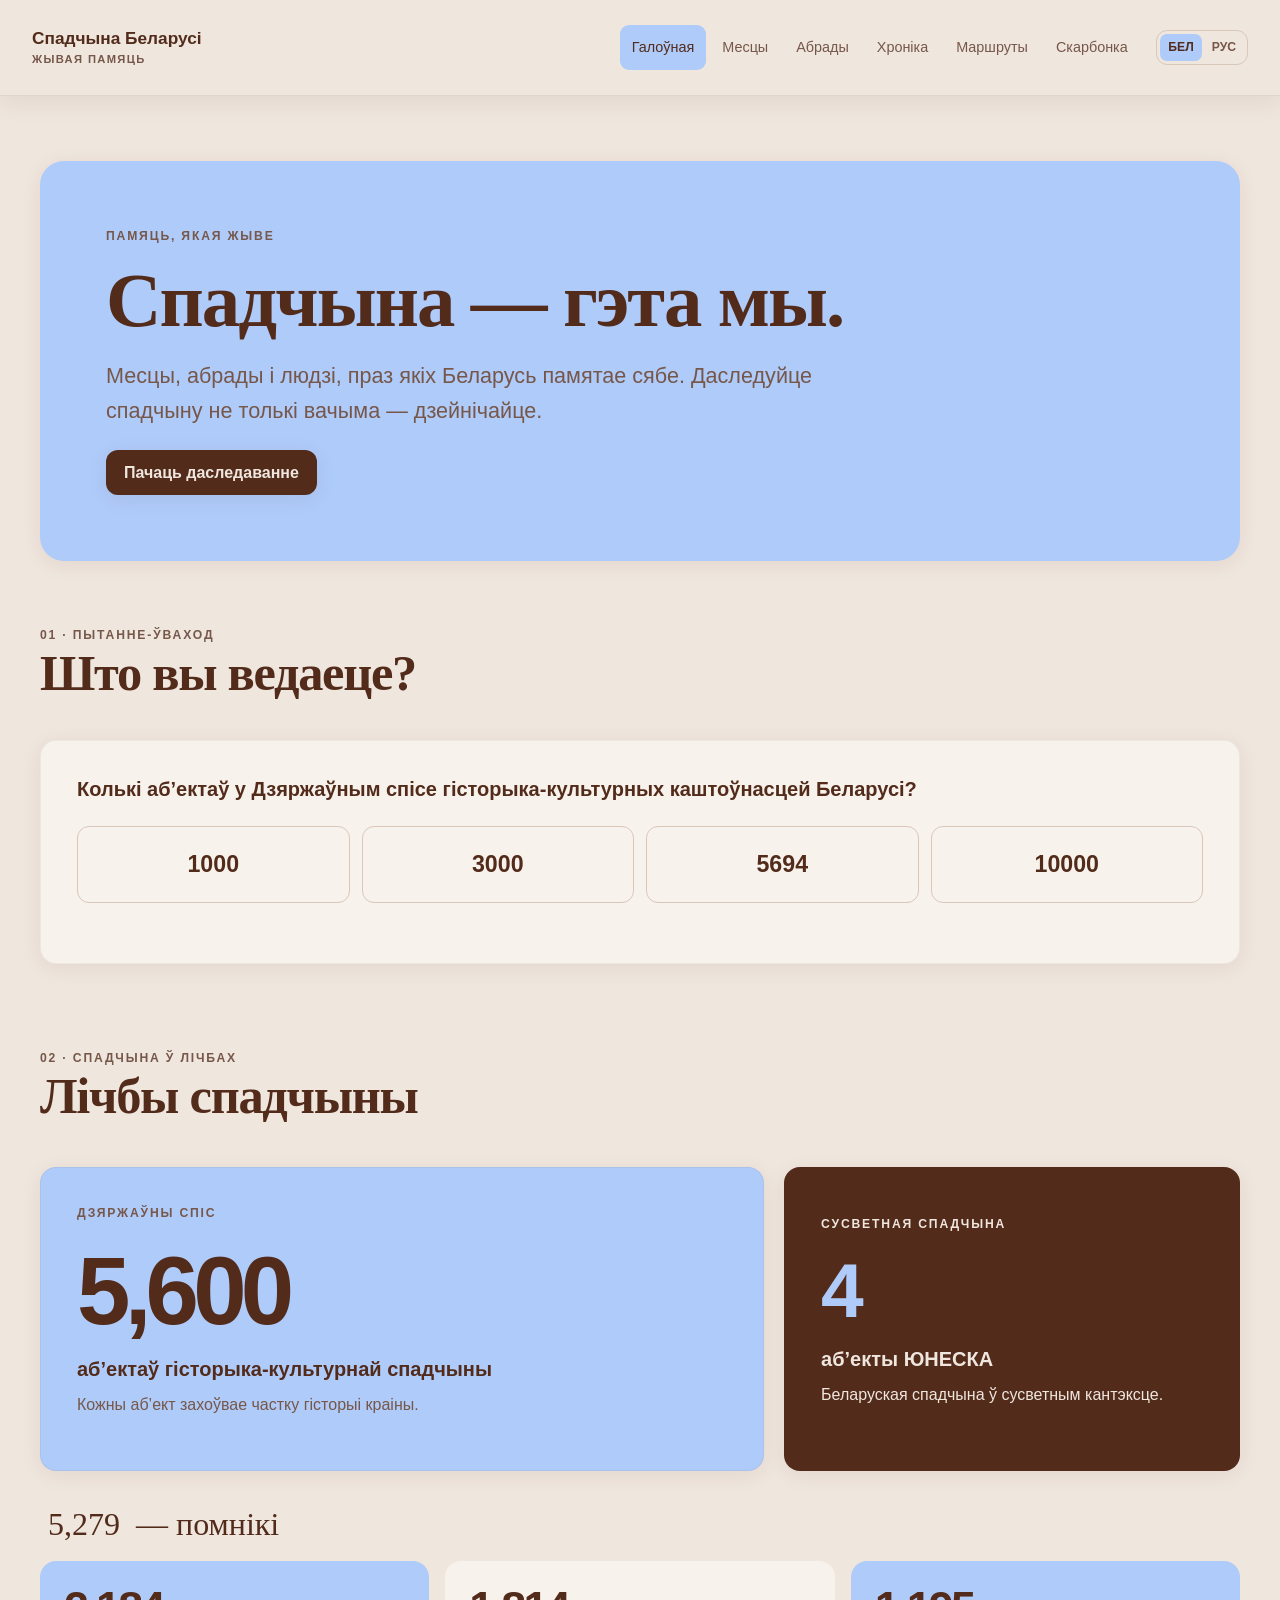
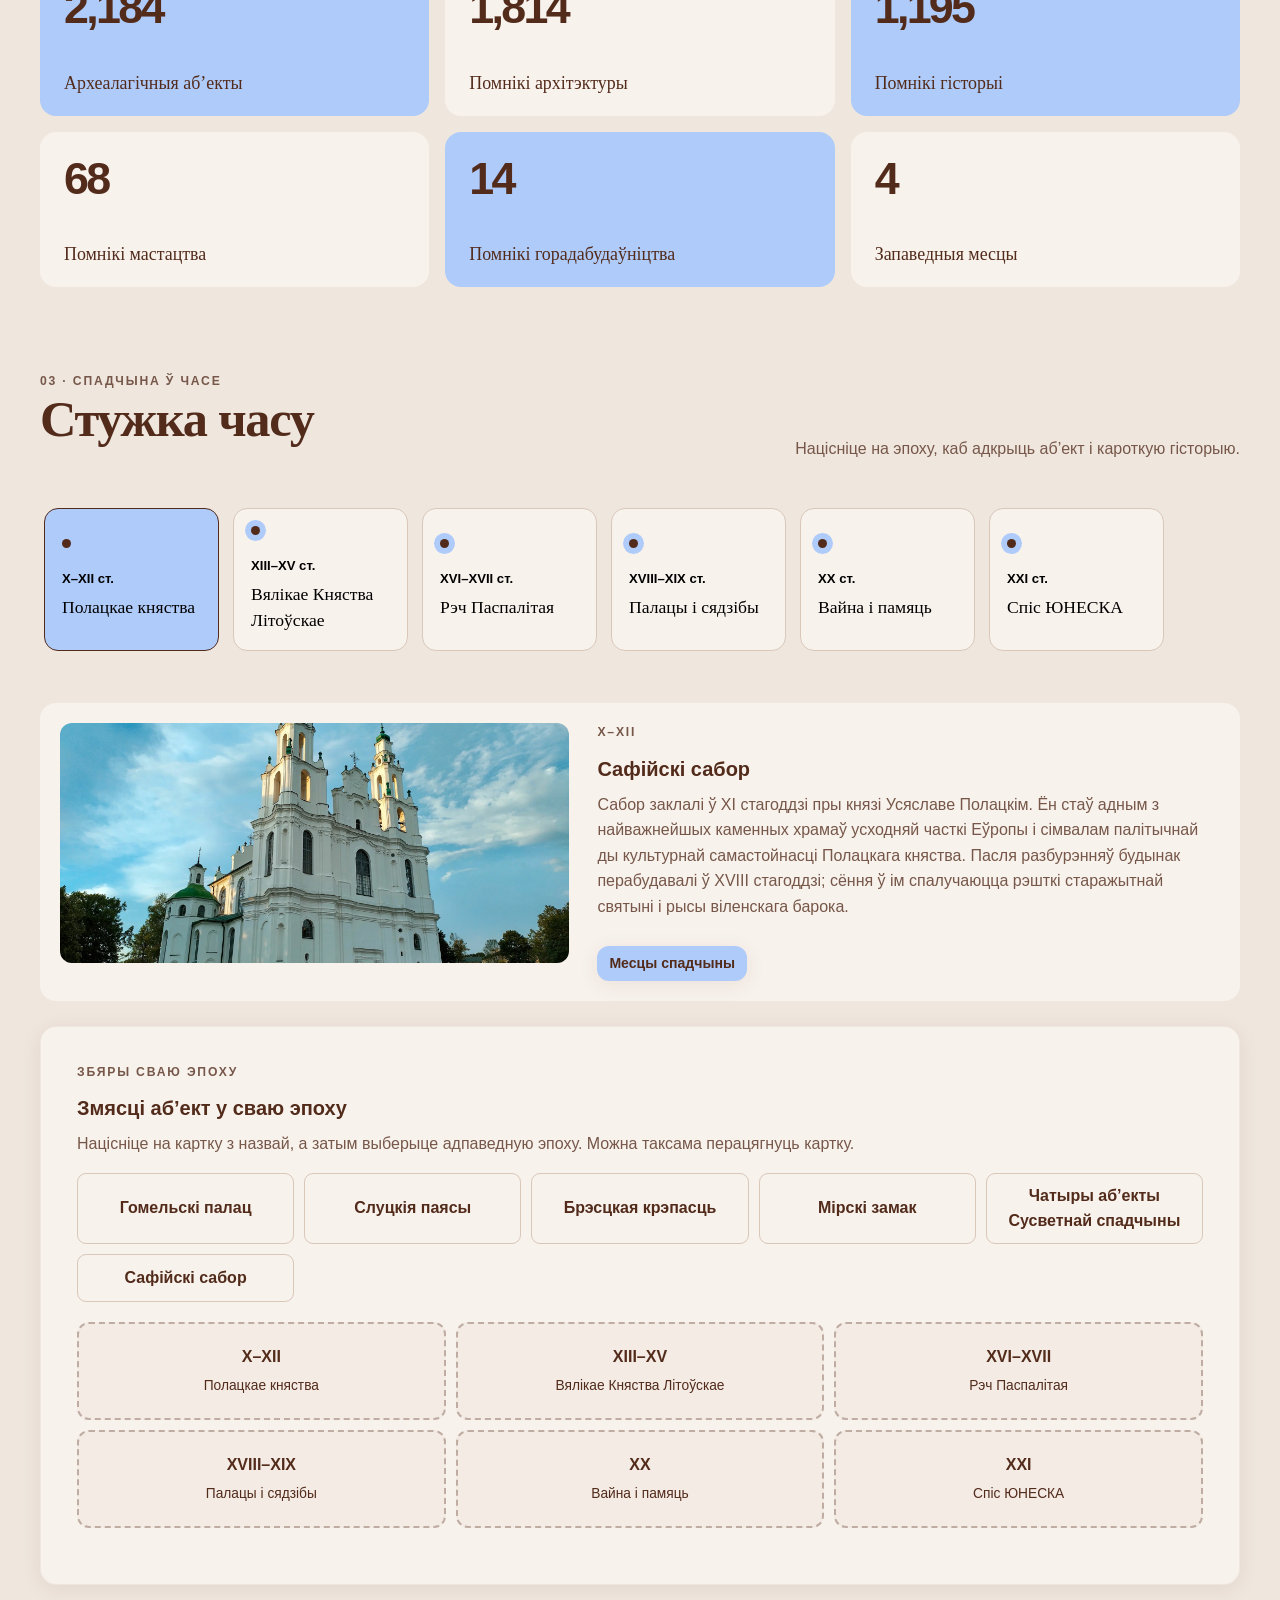
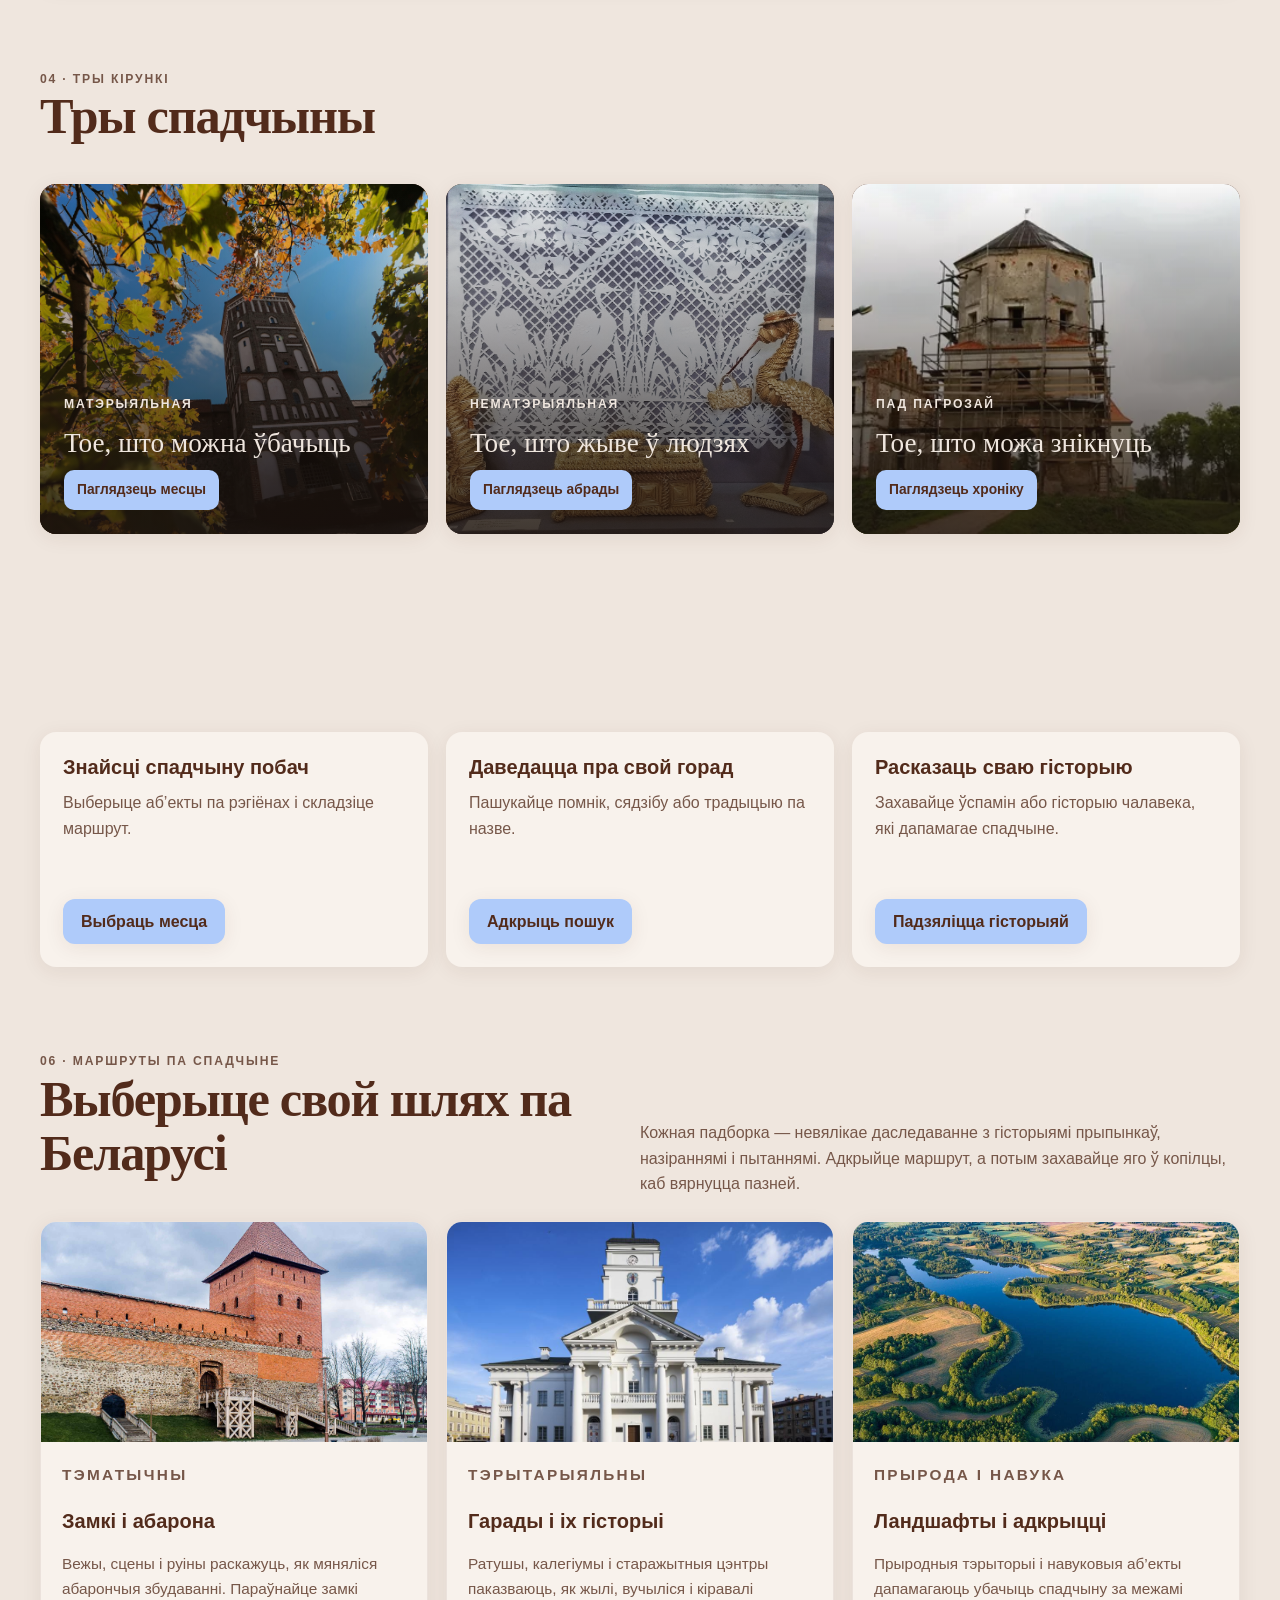
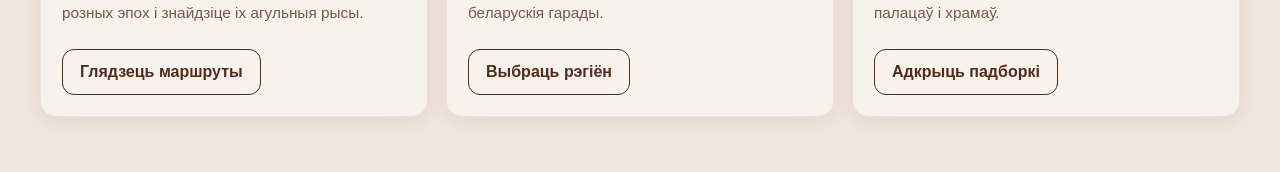
==== commit a23ed9b0: "описание изменений" ====
--- a/index.html
+++ b/index.html
@@ -20,7 +20,7 @@
         </a>
         <nav class="main-nav" id="mainNav" aria-label="Галоўная навігацыя">
           <a href="index.html" data-page-link="home" data-by="Галоўная" data-ru="Главная">Галоўная</a>
-          <a href="mestsy.html" data-page-link="places" data-by="Месцы" data-ru="Места">Месцы</a>
+          <a href="places.html" data-page-link="places" data-by="Месцы" data-ru="Места">Месцы</a>
           <a href="abrady.html" data-page-link="rituals" data-by="Абрады" data-ru="Обряды">Абрады</a>
           <a href="hronika.html" data-page-link="chronicle" data-by="Хроніка" data-ru="Хроника">Хроніка</a>
           <a href="putevoditel.html" data-page-link="guide" data-by="Маршруты" data-ru="Маршруты">Маршруты</a>
@@ -39,6 +39,14 @@
 
   <main id="pageContent" tabindex="-1" aria-label="Асноўнае змесціва"></main>
 
+  
+  <div class="toast" id="toast" role="status" aria-live="polite"></div>
+  <div class="modal-backdrop" id="globalModal" aria-hidden="true" hidden>
+    <div class="modal" role="dialog" aria-modal="true" aria-label="Падрабязная інфармацыя">
+      <button class="modal-close" type="button" data-close-modal aria-label="Закрыць акно">×</button>
+      <div id="globalModalContent"></div>
+    </div>
+
   <div id="siteFooter" role="contentinfo" aria-label="Падвал сайта">
     <footer class="site-footer">
       <div class="container footer-inner">
@@ -48,7 +56,7 @@
         <div>
           <h3 data-by="Даследуйце" data-ru="Исследуйте">Даследуйце</h3>
           <div class="footer-links">
-            <a href="mestsy.html" data-by="Матэрыяльная спадчына" data-ru="Материальное наследие">Матэрыяльная спадчына</a>
+            <a href="places.html" data-by="Матэрыяльная спадчына" data-ru="Материальное наследие">Матэрыяльная спадчына</a>
             <a href="abrady.html" data-by="Жывыя традыцыі" data-ru="Живые традиции">Жывыя традыцыі</a>
             <a href="hronika.html" data-by="Спадчына ў небяспецы" data-ru="Наследие в опасности">Спадчына ў небяспецы</a>
             <a href="putevoditel.html" data-by="Маршруты па спадчыне" data-ru="Маршруты по наследию">Маршруты па спадчыне</a>
@@ -66,24 +74,13 @@
       </div>
     </footer>
   </div>
-
-  <div class="toast" id="toast" role="status" aria-live="polite"></div>
-  <div class="image-modal" id="imageModal" aria-hidden="true" role="dialog" aria-modal="true" aria-label="Прагляд выявы">
-    <button type="button" id="imageModalClose" aria-label="Закрыць выяву">×</button>
-    <img alt="" id="imageModalImg">
-  </div>
-  <div class="modal-backdrop" id="globalModal" aria-hidden="true">
-    <div class="modal" role="dialog" aria-modal="true" aria-label="Падрабязная інфармацыя">
-      <button class="modal-close" type="button" data-close-modal aria-label="Закрыць акно">×</button>
-      <div id="globalModalContent"></div>
-    </div>
-  </div>
+</div>
 
   <noscript>
     <aside class="noscript-message">
       <p>Для паўнавартаснай працы сайта трэба ўключыць JavaScript. Вы можаце перайсці да асноўных раздзелаў:</p>
       <nav aria-label="Раздзелы сайта">
-        <a href="index.html">Галоўная</a><a href="mestsy.html">Месцы</a><a href="abrady.html">Абрады</a>
+        <a href="index.html">Галоўная</a><a href="places.html">Месцы</a><a href="abrady.html">Абрады</a>
         <a href="hronika.html">Хроніка</a><a href="putevoditel.html">Маршруты</a><a href="skarbonka.html">Скарбонка</a>
       </nav>
     </aside>
--- a/css/style.css
+++ b/css/style.css
@@ -1,4 +1,4 @@
-:root{--blue:#AFCBFA;--brown:#522B1B;--cream:#EFE6DE;--pale:#d7e5fb;--muted:#765749;--paper:#f8f2ec;--line:#d9c7ba;--shadow:0 4px 20px rgba(82,43,27,.08);--hover:0 14px 34px rgba(82,43,27,.15);--radius:16px;--content:1200px}*{box-sizing:border-box}html{scroll-behavior:smooth}body{margin:0;background:var(--cream);color:var(--brown);font:16px/1.6 "DM Sans",sans-serif;transition:background .3s,color .3s}img{display:block;max-width:100%;object-fit:cover}a{color:inherit;text-decoration:none}button,input,textarea,select{font:inherit}button{cursor:pointer}button:focus-visible,a:focus-visible,input:focus-visible,textarea:focus-visible,select:focus-visible{outline:3px solid var(--blue);outline-offset:3px}h1,h2,.serif{font-family:"Playfair Display",serif;line-height:1.08;letter-spacing:-.025em}h1{font-size:clamp(2.6rem,6vw,5rem);margin:0 0 16px}h2{font-size:clamp(2rem,4vw,3.15rem);margin:0 0 16px}h3{font-size:1.25rem;line-height:1.25;margin:0 0 10px}p{color:var(--muted);margin-top:0}.container{width:min(var(--content),calc(100% - 48px));margin:auto}.site-header{backdrop-filter:blur(16px);border-bottom:1px solid rgba(82,43,27,.09)}.header-inner{width:min(1340px,calc(100% - 36px));margin:auto;display:flex;align-items:center}.brand{display:flex;align-items:center;font-weight:700;white-space:nowrap}.brand-mark{background:var(--blue);display:grid;place-items:center}.brand small{display:block;letter-spacing:.12em;text-transform:uppercase;color:var(--muted)}.main-nav{display:flex;justify-content:center;align-items:center;gap:4px;margin-left:auto}.main-nav a{color:var(--muted);border-radius:9px}.main-nav a:hover,.main-nav a[aria-current=page]{background:var(--blue);color:var(--brown)}.header-actions{display:flex}.language-button,.menu-button{border:1px solid var(--line);background:var(--cream);color:var(--brown);border-radius:10px;padding:8px 12px;font-weight:700}.menu-button{display:none;width:42px;height:42px}.btn{display:inline-flex;align-items:center;justify-content:center;gap:8px;padding:12px 17px;border:1px solid transparent;border-radius:12px;background:var(--blue);color:var(--brown);font-weight:700;box-shadow:var(--shadow);line-height:1.2}.btn:hover{transform:scale(1.02);box-shadow:var(--hover);background:#c3d8f9}.btn-dark{background:var(--brown);color:var(--cream)}.btn-dark:hover{background:#6c3c28;color:var(--cream)}.btn-outline{background:transparent;border-color:var(--brown);box-shadow:none}.btn-sm{padding:8px 11px;font-size:.88rem}.eyebrow,.kicker{font-size:.76rem;text-transform:uppercase;letter-spacing:.15em;font-weight:700;color:var(--muted);margin-bottom:14px}.page-hero{padding:65px 0 35px}.page-hero .lead{font-size:clamp(1.1rem,2vw,1.35rem);max-width:760px}.hero-panel{background:var(--blue);border-radius:24px;padding:clamp(28px,6vw,66px);box-shadow:var(--shadow);position:relative;overflow:hidden}.hero-panel:after{content:"✳";position:absolute;right:4%;top:2%;font-size:clamp(100px,20vw,240px);line-height:1;color:rgba(82,43,27,.08)}.hero-panel>*{position:relative;z-index:1}.section{padding:30px 0 55px}.section-head{display:flex;align-items:end;justify-content:space-between;gap:24px;margin-bottom:24px}.section-head p{max-width:600px;margin:0}.block{background:var(--paper);border:1px solid rgba(82,43,27,.06);border-radius:var(--radius);padding:clamp(22px,3vw,36px);box-shadow:var(--shadow)}.grid{display:grid;gap:18px}.grid-2{grid-template-columns:repeat(2,minmax(0,1fr))}.grid-3{grid-template-columns:repeat(3,minmax(0,1fr))}.grid-4{grid-template-columns:repeat(4,minmax(0,1fr))}.grid-5{grid-template-columns:repeat(5,minmax(0,1fr))}.card{background:var(--paper);border:1px solid rgba(82,43,27,.08);border-radius:var(--radius);overflow:hidden;box-shadow:var(--shadow);transition:transform .3s,box-shadow .3s}.card:hover{transform:translateY(-4px);box-shadow:var(--hover)}.card-body{padding:21px}.card p{font-size:.96rem}.card-image{width:100%;aspect-ratio:4/3;overflow:hidden;background:var(--pale)}.card-image img{width:100%;height:100%;transition:transform .45s}.card:hover .card-image img{transform:scale(1.05)}.muted{color:var(--muted)}.small{font-size:.85rem}.tag,.pill{display:inline-flex;align-items:center;gap:7px;background:var(--pale);border-radius:8px;padding:5px 9px;font-size:.78rem;font-weight:700}.status-dot{width:9px;height:9px;border-radius:50%;display:inline-block;background:var(--brown)}.status-good{background:#52704b}.status-attention{background:#9c6b29}.status-critical{background:#8e4234}.separator{height:1px;background:var(--line);margin:22px 0}.reveal{opacity:0;transform:translateY(20px);transition:opacity .6s,transform .6s}.reveal.is-visible{opacity:1;transform:translateY(0)}.stat-card{min-height:176px;padding:21px;background:var(--blue);border-radius:var(--radius);display:flex;flex-direction:column;justify-content:space-between}.stat-card:nth-child(even){background:var(--paper)}.count-number{font-size:clamp(2.3rem,4vw,3.55rem);font-weight:700;letter-spacing:-.06em;line-height:1.1}.stat-label{font:1.2rem/1.2 "Playfair Display",serif}.stat-card small{font-size:.78rem;color:var(--muted)}.vote-options{display:grid;grid-template-columns:repeat(4,1fr);gap:12px;margin:24px 0}.vote-option{border:1px solid var(--line);background:var(--paper);border-radius:12px;padding:19px;font-size:1.45rem;font-weight:700;color:var(--brown)}.vote-option:hover{background:var(--blue);transform:scale(1.02)}.vote-option.correct{background:#c8dfbb;border-color:#52704b}.vote-option.wrong{opacity:.48}.vote-answer{display:none;background:var(--blue);border-radius:14px;padding:20px 24px;margin-top:20px}.vote-answer.is-open{display:block;animation:fadeUp .35s}.vote-answer strong{font:clamp(3rem,8vw,5rem)/1 "Playfair Display",serif}.timeline-scroller{overflow:auto;scroll-snap-type:x mandatory}.timeline{display:flex;min-width:max-content}.epoch-button{text-align:left;background:var(--paper);border:1px solid var(--line);border-radius:14px;padding:17px;scroll-snap-align:start}.epoch-button:before{content:"";width:9px;height:9px;border-radius:50%;display:block;background:var(--brown);margin-bottom:20px;box-shadow:0 0 0 6px var(--blue)}.epoch-button[aria-pressed=true]{background:var(--blue);border-color:var(--brown)}.epoch-button b{display:block;font-size:.82rem;margin-bottom:6px}.epoch-button span{font:1.1rem/1.2 "Playfair Display",serif}.epoch-detail{display:grid;grid-template-columns:.9fr 1.1fr;gap:22px;max-height:0;opacity:0;overflow:hidden;background:var(--paper);border-radius:16px;transition:max-height .45s,opacity .35s,padding .35s;margin-top:0}.epoch-detail.is-open{max-height:580px;opacity:1;padding:20px}.epoch-detail img{width:100%;height:240px;border-radius:12px}.heritage-card{position:relative;display:flex;min-height:350px;flex-direction:column;justify-content:end;border-radius:var(--radius);overflow:hidden;background:var(--brown);color:var(--cream);box-shadow:var(--shadow)}.heritage-card>img{position:absolute;inset:0;width:100%;height:100%;transition:transform .5s}.heritage-card:hover>img{transform:scale(1.05)}.heritage-card:after{content:"";position:absolute;inset:0;background:linear-gradient(180deg,transparent,rgba(27,18,14,.82))}.heritage-copy{position:relative;z-index:1;padding:24px}.heritage-copy h3{font:1.7rem/1.16 "Playfair Display",serif}.heritage-copy p{color:var(--cream)}.arrow{display:inline-grid;place-items:center;width:38px;height:38px;border-radius:11px;background:var(--blue);color:var(--brown);margin-top:10px}.action-card{padding:23px;border-radius:var(--radius);background:var(--paper);display:flex;flex-direction:column;align-items:flex-start;min-height:235px;box-shadow:var(--shadow)}.action-icon{display:grid;place-items:center;background:var(--blue)}.action-card .btn{margin-top:auto}.filters,.region-tags,.view-tabs{display:flex;flex-wrap:wrap;gap:9px;margin-bottom:18px}.field,.select{border:1px solid var(--line);background:var(--paper);border-radius:10px;padding:11px 13px;color:var(--brown);width:100%}.filters .field,.filters .select{width:auto;min-width:175px}.tab-btn,.region-tags button{border:1px solid var(--line);background:transparent;border-radius:10px;padding:9px 13px;color:var(--brown)}.tab-btn[aria-pressed=true],.region-tags button.active{background:var(--blue);border-color:var(--blue);font-weight:700}.place-card .place-meta{display:flex;gap:8px;flex-wrap:wrap;margin:10px 0}.expanded-content{max-height:0;overflow:hidden;transition:max-height .45s}.expand-btn{width:100%;border:0;border-top:1px solid var(--line);background:transparent;padding:13px;color:var(--brown);font-weight:700}.map-lab,.audio-lab{background:var(--blue);border-radius:18px;padding:clamp(22px,4vw,36px);margin-top:40px}.map-board{display:grid;grid-template-columns:repeat(3,1fr);gap:10px;margin:20px 0}.map-zone{min-height:100px;border:2px dashed rgba(82,43,27,.32);border-radius:12px;padding:12px;display:grid;place-items:center;text-align:center;background:rgba(239,230,222,.55)}.map-zone.over,.map-zone.filled{border-style:solid;border-color:var(--brown);background:var(--cream)}.map-pieces{display:flex;flex-wrap:wrap;gap:9px}.map-piece{padding:9px 12px;background:var(--paper);border:1px solid var(--line);border-radius:9px;cursor:grab;font-size:.88rem}.map-piece:active{cursor:grabbing}.ritual-media{aspect-ratio:16/10;overflow:hidden;background:var(--blue)}.ritual-media img{width:100%;height:100%;transition:transform .4s}.card:hover .ritual-media img{transform:scale(1.05)}.ritual-actions{display:flex;gap:8px;flex-wrap:wrap;margin-top:14px}.audio-play{width:40px;height:40px;border:0;border-radius:10px;background:var(--blue);color:var(--brown);font-weight:700}.sound-row{display:grid;grid-template-columns:1fr auto;align-items:center;gap:14px;padding:13px 0;border-bottom:1px solid rgba(82,43,27,.2)}.wave{height:26px;display:flex;align-items:center;gap:3px}.wave i{width:4px;border-radius:5px;background:var(--brown);height:var(--h);opacity:.58}.sound-toggle{border:1px solid var(--brown);border-radius:9px;background:transparent;padding:8px 12px}.sound-toggle.active{background:var(--brown);color:var(--cream)}.story-fragments{display:flex;flex-direction:column;gap:8px;margin:20px 0}.story-fragment{display:flex;align-items:center;gap:10px;padding:13px;border:1px solid var(--line);border-radius:10px;background:var(--paper);cursor:grab}.drag-n{width:28px;height:28px;display:grid;place-items:center;background:var(--blue);border-radius:8px;font-weight:700;flex-shrink:0}.chronicle-card{padding:0}.before-after{position:relative;height:280px;overflow:hidden;background:var(--brown);--split:50%}.before-after img{position:absolute;inset:0;width:100%;height:100%}.before-after .after-img{clip-path:inset(0 0 0 var(--split))}.divider-handle{position:absolute;top:0;bottom:0;left:var(--split);width:3px;background:var(--cream);transform:translateX(-50%);pointer-events:none}.before-after input{position:absolute;bottom:10px;left:12px;width:calc(100% - 24px);accent-color:var(--blue)}.chronicle-content{padding:23px}.life-strip{display:flex;gap:9px;flex-wrap:wrap;margin:17px 0}.life-item{flex:1;min-width:62px;border-left:2px solid var(--blue);padding-left:9px}.life-item b{display:block}.danger-note{background:var(--blue);padding:13px;border-radius:10px;margin:16px 0}.people-story{display:grid}.people-story img{border-radius:12px}.person-avatar{aspect-ratio:4/3}.person-avatar img{width:100%;height:100%}.form-grid{display:grid;grid-template-columns:1fr 1fr;gap:14px}.form-grid .full{grid-column:1/-1}.form-actions{display:flex;align-items:center;gap:10px;flex-wrap:wrap;margin-top:14px}.notice{background:var(--pale);color:var(--brown);padding:14px;border-radius:10px;font-size:.9rem}.quote{font:1.4rem/1.4 "Playfair Display",serif;border-left:3px solid var(--blue);padding-left:18px}.treasure-page{background:var(--brown);color:var(--cream);min-height:100vh}.treasure-page .site-header{background:rgba(82,43,27,.96);border-bottom-color:#765749}.treasure-page .brand,.treasure-page .main-nav a{color:var(--cream)}.treasure-page .brand small,.treasure-page p{color:#ddc9bd}.treasure-page .main-nav a:hover,.treasure-page .main-nav a[aria-current=page]{background:var(--blue);color:var(--brown)}.treasure-page .language-button,.treasure-page .menu-button{background:transparent;color:var(--cream);border-color:#896856}.treasure-page .block,.treasure-page .card{background:#68402f;color:var(--cream);border-color:#896856}.treasure-page .card p,.treasure-page .muted{color:#ddc9bd}.treasure-page .btn{background:var(--blue);color:var(--brown)}.treasure-page .field,.treasure-page .select{background:#68402f;color:var(--cream);border-color:#896856}.treasure-intro{padding:28px;border:1px solid #896856;border-radius:20px;background:linear-gradient(145deg,#68402f,#522B1B)}.treasure-grid{display:grid;grid-template-columns:repeat(3,minmax(0,1fr));gap:14px}.treasure-card{padding:19px;border-radius:14px;background:#68402f;border:1px solid #896856;min-height:160px;cursor:grab}.treasure-card:hover{transform:translateY(-3px)}.emotion{display:inline-block;width:10px;height:10px;border-radius:50%;background:var(--blue);margin-right:6px}.treasure-date{font-size:.78rem;color:#ddc9bd}.treasure-groups{display:grid;grid-template-columns:repeat(3,1fr);gap:12px;margin-top:20px}.treasure-group{padding:18px;border:1px dashed #896856;border-radius:12px;min-height:90px}.treasure-group.drag-over{border-color:var(--blue);background:#68402f}.treasure-empty{padding:25px;border:1px dashed #896856;border-radius:14px;text-align:center;color:#ddc9bd}.role-checks{display:grid;grid-template-columns:repeat(2,1fr);gap:10px}.role-check{display:flex;gap:10px;align-items:start;border:1px solid var(--line);border-radius:10px;padding:12px}.treasure-page .role-check{border-color:#896856}.role-check input{accent-color:var(--blue);margin-top:6px}.role-select{max-width:320px}.modal-backdrop,.image-modal{position:fixed;inset:0;background:rgba(35,22,16,.68);z-index:100;display:none;align-items:center;justify-content:center;padding:20px}.modal-backdrop.open,.image-modal.open{display:flex;animation:fade .2s}.modal{background:var(--cream);color:var(--brown);width:min(560px,100%);max-height:90vh;overflow:auto;border-radius:18px;padding:clamp(22px,4vw,34px);box-shadow:0 30px 90px #0004;animation:modalIn .25s}.modal-close,.image-modal button{float:right;width:36px;height:36px;border:0;border-radius:10px;background:var(--blue);color:var(--brown);font-size:1.2rem}.feelings{display:grid;grid-template-columns:repeat(3,1fr);gap:8px;margin:12px 0 20px}.feelings button{padding:10px 6px;border:1px solid var(--line);border-radius:9px;background:transparent;color:var(--brown)}.feelings button[aria-pressed=true]{background:var(--blue);border-color:var(--brown);font-weight:700}.image-modal img{max-width:min(1100px,95vw);max-height:85vh;border-radius:12px;animation:modalIn .25s}.image-modal button{position:absolute;right:24px;top:24px}.toast{position:fixed;bottom:22px;left:50%;transform:translate(-50%,20px);background:var(--brown);color:var(--cream);padding:12px 18px;border-radius:12px;z-index:150;opacity:0;pointer-events:none;box-shadow:var(--hover);transition:.3s}.toast.show{opacity:1;transform:translate(-50%,0)}.site-footer{padding:38px 0;background:var(--brown);color:var(--cream);margin-top:40px}.footer-inner{display:grid;grid-template-columns:1.2fr 1fr 1fr;gap:24px}.site-footer p,.site-footer a{color:#ddc9bd}.site-footer a{text-decoration:underline;text-underline-offset:3px}.footer-title{font:1.4rem "Playfair Display",serif}.footer-links{display:grid;gap:7px}.source-note,.inline-note{font-size:.82rem;color:var(--muted)}.site-footer .source-note{color:#ddc9bd}.load-more{display:flex;justify-content:center;margin:25px 0}.hidden{display:none !important}.shadow-mode{background:#765749}.shadow-mode #pageContent{filter:brightness(.72);transition:filter .35s}.shadow-mode .site-header{filter:brightness(.8)}@keyframes fade{from{opacity:0}to{opacity:1}}@keyframes fadeUp{from{opacity:0;transform:translateY(10px)}to{opacity:1;transform:translateY(0)}}@keyframes modalIn{from{opacity:0;transform:scale(.94)}to{opacity:1;transform:scale(1)}}.page-enter #pageContent h1{animation:fadeUp .65s ease both}.stats-section .section-head{margin-bottom:28px}.stats-overview{display:grid;grid-template-columns:1.35fr .85fr;gap:20px;margin-bottom:34px}.stats-overview .block{min-height:220px;display:flex;flex-direction:column;align-items:flex-start;justify-content:center}.stat-lead{background:var(--blue)}.stat-lead .count-number{font-size:clamp(3.6rem,8vw,6rem)}.stat-unesc{background:var(--brown);color:var(--cream)}.stat-unesc .eyebrow,.stat-unesc p{color:var(--cream)}.stat-unesc .count-number{font-size:clamp(3.2rem,6vw,5rem);color:var(--blue)}.stat-unesc h3{color:var(--cream)}.breakdown-heading{display:flex;align-items:baseline;justify-content:space-between;gap:18px;margin:6px 0 18px}.breakdown-heading h3{font:clamp(1.45rem,3vw,2rem)/1.2 "Playfair Display",serif;margin:0}.breakdown-heading p{margin:0}.stats-breakdown{gap:16px}.stats-breakdown .stat-card{min-height:155px;padding:22px 24px;transition:transform .3s,box-shadow .3s}.stats-breakdown .stat-card:hover{transform:translateY(-4px);box-shadow:var(--hover)}.stats-breakdown .stat-card:nth-child(even){background:var(--paper)}.stats-breakdown .count-number{font-size:clamp(2.2rem,3.5vw,3.3rem)}.stats-breakdown .stat-label{font-size:1.12rem}.timeline-scroller{padding:14px 0 22px}.epoch-detail.is-open{gap:28px;margin-top:18px}.epoch-detail .btn{margin-top:10px}.heritage-copy .arrow{font-size:1.35rem;font-weight:700;transition:transform .3s,background .3s}.heritage-card:hover .arrow{transform:scale(1.08) rotate(45deg)}@media (max-width:768px){.stats-overview{grid-template-columns:1fr}.stats-overview .block{min-height:185px}.breakdown-heading{align-items:flex-start;flex-direction:column;gap:4px}.stats-breakdown{grid-template-columns:repeat(2,minmax(0,1fr))}.timeline{gap:20px}.epoch-button{width:178px}}@media (max-width:480px){.stats-breakdown{grid-template-columns:1fr}.stats-breakdown .stat-card{min-height:128px}.epoch-detail{grid-template-columns:1fr}.epoch-detail img{height:210px}}.breakdown-total.count-number{display:inline;font-size:inherit;font-weight:inherit;letter-spacing:inherit;line-height:inherit}.site-header{position:sticky;top:0;z-index:100;background:rgba(239,230,222,.97);box-shadow:0 7px 22px rgba(82,43,27,.08)}.header-inner{min-height:96px;gap:26px}.brand{gap:13px;font-size:1.08rem;line-height:1.15}.brand-mark{width:48px;height:48px;font-size:1.5rem;border-radius:14px;flex:none}.brand small{font-size:.7rem;margin-top:4px}.main-nav a{font-size:.9rem;padding:11px 12px}.header-actions{gap:10px}.vote-answer strong{display:block;margin-bottom:17px}.vote-answer p{margin-top:10px;line-height:1.6}.vote-answer .small{margin-top:18px}.stat-lead .count-number,.stat-unesc .count-number{margin-bottom:14px}.breakdown-heading{margin-top:24px}.breakdown-total{margin-left:8px;margin-right:8px}.stat-card .count-number{margin-bottom:13px}.action-icon{width:62px;height:62px;font-size:1.8rem;margin-bottom:20px;border-radius:16px}.timeline{gap:14px !important;padding:8px 4px 12px !important}.epoch-button{width:175px !important;min-height:136px !important}.heritage-cta{display:inline-flex;align-items:center;gap:8px;min-height:38px;padding:9px 13px;border-radius:10px;background:var(--blue);color:var(--brown);font-weight:700;font-size:.86rem;transition:transform .2s,background .2s}.heritage-card:hover .heritage-cta{transform:translateX(3px);background:var(--cream)}.category-note p{margin:7px 0;max-width:100ch}.category-note a{text-decoration:underline;text-underline-offset:3px;font-weight:700}.filter-result-count{margin:-4px 0 14px}.place-card .expanded-content{max-height:0;overflow:hidden}.place-card.is-expanded .expanded-content{max-height:1200px;padding-top:9px}.place-card .expanded-content p{margin-top:8px}.place-card .card-image img,.chronicle-card .card-image img{width:100%;height:100%;object-fit:cover}.place-card .card-image,.chronicle-card .card-image{height:220px;overflow:hidden}.map-zone .map-piece{max-width:100%;word-break:normal;cursor:default}.map-piece.map-correct{cursor:default;border-color:var(--brown);font-weight:700}.ritual-card .calendar-data{font-size:.88rem;line-height:1.55;margin-top:12px}.ritual-card .expanded-content{max-height:0;overflow:hidden;transition:max-height .35s ease}.ritual-card .expanded-content.open{max-height:1300px;padding-top:8px}.ritual-details h4{margin:14px 0 6px;font-size:1rem}.ritual-details p{line-height:1.65}.sound-quiz{padding:20px;background:rgba(239,230,222,.64);border-radius:16px;margin-top:22px}.sound-quiz-head{margin-bottom:16px}.sound-quiz-head h3{margin-top:12px}.sound-quiz-controls{display:flex;flex-wrap:wrap;gap:9px;margin:16px 0}.sound-choices{display:grid;grid-template-columns:repeat(2,minmax(0,1fr));gap:10px}.sound-choice{padding:13px 15px;text-align:left;border:1px solid var(--line);border-radius:11px;background:var(--paper);color:var(--brown);font:inherit;cursor:pointer}.sound-choice[aria-pressed=true],.sound-choice.selected{border-color:var(--brown);background:var(--blue);font-weight:700}.sound-choice.correct{background:#d8e7c6;border-color:#547047;color:#26391f}.sound-choice.wrong{background:#f4d6cd;border-color:#9a4b3c;color:#522b1b}.sound-choice:disabled{cursor:default}.story-move{display:flex;gap:5px;margin-left:auto;flex:none}.chronicle-section-head{margin:0 0 20px;max-width:850px}.chronicle-section-head h2{margin:12px 0}.chronicle-section-head p{color:var(--muted)}.tag-warning{background:#f0d2c4 !important;color:#522b1b !important}.chronicle-card .chronicle-content{padding:22px}.chronicle-card h3{margin:10px 0}.chronicle-card .life-strip{margin:15px 0 18px}.chronicle-card .danger-note{line-height:1.55}.chronicle-full{margin:14px 0;border-top:1px solid var(--line);padding-top:12px}.chronicle-full summary{font-weight:700;cursor:pointer}.chronicle-full p{margin-top:10px}.people-feature{padding:clamp(20px,3vw,34px)}.people-card-actions{display:flex;flex-wrap:wrap;gap:8px;margin-top:14px}.people-card-actions .btn{margin-top:0}.person-avatar img{object-fit:cover}.account-summary{padding:clamp(20px,4vw,34px);border:1px solid #896856;border-radius:22px;background:linear-gradient(135deg,#68402f,#522b1b);color:var(--cream);box-shadow:0 18px 40px rgba(25,12,7,.12)}.account-identity{display:flex;align-items:center;gap:18px}.account-identity p{margin-bottom:6px}.account-identity h2{margin:4px 0 10px}.account-avatar{display:grid;place-items:center;width:78px;height:78px;flex:none;border-radius:24px;background:var(--blue);color:var(--brown);font-size:2.3rem}.profile-name-form{margin-top:24px;padding-top:20px;border-top:1px solid #896856;max-width:670px}.profile-name-form label{display:block;margin-bottom:8px}.profile-name-controls{display:flex;gap:8px;align-items:stretch}.profile-name-controls .field{flex:1}.account-stats{display:grid;gap:12px;margin-top:26px}.account-stats>div{display:flex;flex-direction:column;gap:5px;padding:16px;border:1px solid #896856;border-radius:13px;background:rgba(239,230,222,.08)}.account-stats b{font-size:1.85rem;line-height:1.1;color:var(--blue)}.account-stats span{font-size:.83rem;color:#ddc9bd}.treasure-page .account-summary .eyebrow{color:var(--blue)}.treasure-page .account-summary p{color:#e8d9d0}.treasure-page .account-summary h2{color:var(--cream)}.treasure-page .account-summary .field{background:#522b1b}.treasure-page .account-summary .small{color:#ddc9bd}.treasure-page .section-head h2,.treasure-page .route-builder h2{color:var(--cream)}.treasure-page .route-builder{border:1px solid #896856}.route-place-option{min-width:0}.route-place-option input{flex:none}.route-place-option>span:nth-child(2){display:flex;flex-direction:column;gap:4px;min-width:0}.route-place-option small{line-height:1.3}.route-option-add{display:grid;place-items:center;margin-left:auto;flex:none;width:27px;height:27px;border-radius:8px;background:rgba(175,203,250,.12);color:var(--blue)}.route-preview{padding:17px;border-radius:13px;background:rgba(239,230,222,.05);border:1px solid #896856;margin-top:16px}.route-preview h3{margin:0 0 6px}.route-stop:last-child{border-bottom:0}.route-stop-number{color:var(--brown);flex:none}.route-stop-copy{display:flex;flex-direction:column;gap:3px;flex:1}.route-stop-actions{flex:none}.treasure-page .route-stop-actions .btn{padding:6px 9px;min-width:30px}.route-form-actions{display:flex;flex-wrap:wrap;gap:8px;margin-top:18px}.saved-route{margin-top:12px}.saved-route-header h3{margin:8px 0}.saved-route ol{padding-left:24px;line-height:1.7}.saved-route li{padding-left:4px}.memory-item{padding:9px 0;border-bottom:1px solid #896856}.grouped-treasure{padding:7px 0;border-bottom:1px solid #896856}.grouped-treasure:last-child{border-bottom:0}.treasure-page .account-workspace .block{min-height:200px}.category-note{padding:18px 20px;border-radius:16px;background:var(--pale);border:1px solid var(--line);margin:8px 0 24px;max-width:100%}.category-note h3{font-size:1.1rem;margin:0 0 12px}.category-key{display:grid;grid-template-columns:repeat(2,minmax(0,1fr));gap:8px 14px}.category-key p{display:flex;align-items:flex-start;gap:10px;margin:0;padding:10px 12px;border-radius:10px;background:rgba(255,255,255,.45);font-size:.92rem}.category-key b{display:grid;place-items:center;flex:none;width:27px;height:27px;border-radius:8px;background:var(--blue);color:var(--brown)}.category-key span{line-height:1.45}.category-footnote{margin:12px 0 7px !important}.filter-result-count{display:none !important}body.modal-open{overflow:hidden}.place-story-open .modal.place-story-sheet{overflow:auto}.place-story-content{color:var(--brown)}.place-story-hero{display:grid;background:var(--blue)}.place-story-heading{align-self:center}.place-story-heading h2{margin-bottom:17px}.place-story-heading .place-meta{display:flex;flex-wrap:wrap;gap:7px;margin:8px 0 12px}.place-story-heading .small{margin-bottom:0}.place-story-body{margin:auto}.place-story-body p{font-size:1.02rem;line-height:1.85;white-space:normal}.place-story-body .place-story-lead{font-size:clamp(1.1rem,2vw,1.28rem);color:var(--brown);font-weight:600;line-height:1.7}.place-story-body h3{font-size:1.45rem}.place-story-actions{display:flex;flex-wrap:wrap;gap:10px;margin-top:26px}@keyframes placeStoryReveal{from{opacity:0;transform:translateY(24px) scale(.975);clip-path:inset(5% 2% 0 round 22px)}to{opacity:1;transform:translateY(0) scale(1);clip-path:inset(0 0 0 round 22px)}}@media (max-width:720px){.category-key{grid-template-columns:1fr}.modal-backdrop.place-story-open{padding:0}.place-story-open .modal.place-story-sheet{width:100%;max-height:100dvh;height:100dvh;border-radius:0}.place-story-open .modal-close{position:sticky;top:10px;margin:10px 10px -52px 0}.place-story-hero{grid-template-columns:1fr}.place-story-hero>img{height:250px;min-height:0;max-height:300px}.place-story-heading{padding:22px 22px 25px}.place-story-heading h2{font-size:2rem}.place-story-body{padding:24px 22px 34px}.place-story-actions .btn{width:100%}}@media (prefers-reduced-motion:reduce){.place-story-open .modal.place-story-sheet{animation:none}}body[data-page="places"] .page-hero{padding-bottom:14px}body[data-page="places"] .page-hero + .section{padding-top:14px}body[data-page="places"] .filters #placesSearch{flex:1 1 440px;min-width:min(100%,360px);width:auto}body[data-page="places"] .filters #statusFilter,
+:root{--blue:#AFCBFA;--brown:#522B1B;--cream:#EFE6DE;--pale:#d7e5fb;--muted:#765749;--paper:#f8f2ec;--line:#d9c7ba;--shadow:0 4px 20px rgba(82,43,27,.08);--hover:0 14px 34px rgba(82,43,27,.15);--radius:16px;--content:1200px}*{box-sizing:border-box}html{scroll-behavior:smooth}body{margin:0;background:var(--cream);color:var(--brown);font:16px/1.6 "DM Sans",sans-serif;transition:background .3s,color .3s}img{display:block;max-width:100%;object-fit:cover}a{color:inherit;text-decoration:none}button,input,textarea,select{font:inherit}button{cursor:pointer}button:focus-visible,a:focus-visible,input:focus-visible,textarea:focus-visible,select:focus-visible{outline:3px solid var(--blue);outline-offset:3px}h1,h2,.serif{font-family:"Playfair Display",serif;line-height:1.08;letter-spacing:-.025em}h1{font-size:clamp(2.6rem,6vw,5rem);margin:0 0 16px}h2{font-size:clamp(2rem,4vw,3.15rem);margin:0 0 16px}h3{font-size:1.25rem;line-height:1.25;margin:0 0 10px}p{color:var(--muted);margin-top:0}.container{width:min(var(--content),calc(100% - 48px));margin:auto}.site-header{backdrop-filter:blur(16px);border-bottom:1px solid rgba(82,43,27,.09)}.header-inner{width:min(1340px,calc(100% - 36px));margin:auto;display:flex;align-items:center}.brand{display:flex;align-items:center;font-weight:700;white-space:nowrap}.brand-mark{background:var(--blue);display:grid;place-items:center}.brand small{display:block;letter-spacing:.12em;text-transform:uppercase;color:var(--muted)}.main-nav{display:flex;justify-content:center;align-items:center;gap:4px;margin-left:auto}.main-nav a{color:var(--muted);border-radius:9px}.main-nav a:hover,.main-nav a[aria-current=page]{background:var(--blue);color:var(--brown)}.header-actions{display:flex}.language-button,.menu-button{border:1px solid var(--line);background:var(--cream);color:var(--brown);border-radius:10px;padding:8px 12px;font-weight:700}.menu-button{display:none;width:42px;height:42px}.btn{display:inline-flex;align-items:center;justify-content:center;gap:8px;padding:12px 17px;border:1px solid transparent;border-radius:12px;background:var(--blue);color:var(--brown);font-weight:700;box-shadow:var(--shadow);line-height:1.2}.btn:hover{transform:scale(1.02);box-shadow:var(--hover);background:#c3d8f9}.btn-dark{background:var(--brown);color:var(--cream)}.btn-dark:hover{background:#6c3c28;color:var(--cream)}.btn-outline{background:transparent;border-color:var(--brown);box-shadow:none}.btn-sm{padding:8px 11px;font-size:.88rem}.eyebrow,.kicker{font-size:.76rem;text-transform:uppercase;letter-spacing:.15em;font-weight:700;color:var(--muted);margin-bottom:14px}.page-hero{padding:65px 0 35px}.page-hero .lead{font-size:clamp(1.1rem,2vw,1.35rem);max-width:760px}.hero-panel{background:var(--blue);border-radius:24px;padding:clamp(28px,6vw,66px);box-shadow:var(--shadow);position:relative;overflow:hidden}.hero-panel:after{content:"✳";position:absolute;right:4%;top:2%;font-size:clamp(100px,20vw,240px);line-height:1;color:rgba(82,43,27,.08)}.hero-panel>*{position:relative;z-index:1}.section{padding:30px 0 55px}.section-head{display:flex;align-items:end;justify-content:space-between;gap:24px;margin-bottom:24px}.section-head p{max-width:600px;margin:0}.block{background:var(--paper);border:1px solid rgba(82,43,27,.06);border-radius:var(--radius);padding:clamp(22px,3vw,36px);box-shadow:var(--shadow)}.grid{display:grid;gap:18px}.grid-2{grid-template-columns:repeat(2,minmax(0,1fr))}.grid-3{grid-template-columns:repeat(3,minmax(0,1fr))}.grid-4{grid-template-columns:repeat(4,minmax(0,1fr))}.grid-5{grid-template-columns:repeat(5,minmax(0,1fr))}.card{background:var(--paper);border:1px solid rgba(82,43,27,.08);border-radius:var(--radius);overflow:hidden;box-shadow:var(--shadow);transition:transform .3s,box-shadow .3s}.card:hover{transform:translateY(-4px);box-shadow:var(--hover)}.card-body{padding:21px}.card p{font-size:.96rem}.card-image{width:100%;aspect-ratio:4/3;overflow:hidden;background:var(--pale)}.card-image img{width:100%;height:100%;transition:transform .45s}.card:hover .card-image img{transform:scale(1.05)}.muted{color:var(--muted)}.small{font-size:.85rem}.tag,.pill{display:inline-flex;align-items:center;gap:7px;background:var(--pale);border-radius:8px;padding:5px 9px;font-size:.78rem;font-weight:700}.status-dot{width:9px;height:9px;border-radius:50%;display:inline-block;background:var(--brown)}.status-good{background:#52704b}.status-attention{background:#9c6b29}.status-critical{background:#8e4234}.separator{height:1px;background:var(--line);margin:22px 0}.reveal{opacity:0;transform:translateY(20px);transition:opacity .6s,transform .6s}.reveal.is-visible{opacity:1;transform:translateY(0)}.stat-card{min-height:176px;padding:21px;background:var(--blue);border-radius:var(--radius);display:flex;flex-direction:column;justify-content:space-between}.stat-card:nth-child(even){background:var(--paper)}.count-number{font-size:clamp(2.3rem,4vw,3.55rem);font-weight:700;letter-spacing:-.06em;line-height:1.1}.stat-label{font:1.2rem/1.2 "Playfair Display",serif}.stat-card small{font-size:.78rem;color:var(--muted)}.vote-options{display:grid;grid-template-columns:repeat(4,1fr);gap:12px;margin:24px 0}.vote-option{border:1px solid var(--line);background:var(--paper);border-radius:12px;padding:19px;font-size:1.45rem;font-weight:700;color:var(--brown)}.vote-option:hover{background:var(--blue);transform:scale(1.02)}.vote-option.correct{background:#c8dfbb;border-color:#52704b}.vote-option.wrong{opacity:.48}.vote-answer{display:none;background:var(--blue);border-radius:14px;padding:20px 24px;margin-top:20px}.vote-answer.is-open{display:block;animation:fadeUp .35s}.vote-answer strong{font:clamp(3rem,8vw,5rem)/1 "Playfair Display",serif}.timeline-scroller{overflow:auto;scroll-snap-type:x mandatory}.timeline{display:flex;min-width:max-content}.epoch-button{text-align:left;background:var(--paper);border:1px solid var(--line);border-radius:14px;padding:17px;scroll-snap-align:start}.epoch-button:before{content:"";width:9px;height:9px;border-radius:50%;display:block;background:var(--brown);margin-bottom:20px;box-shadow:0 0 0 6px var(--blue)}.epoch-button[aria-pressed=true]{background:var(--blue);border-color:var(--brown)}.epoch-button b{display:block;font-size:.82rem;margin-bottom:6px}.epoch-button span{font:1.1rem/1.2 "Playfair Display",serif}.epoch-detail{display:grid;grid-template-columns:.9fr 1.1fr;gap:22px;max-height:0;opacity:0;overflow:hidden;background:var(--paper);border-radius:16px;transition:max-height .45s,opacity .35s,padding .35s;margin-top:0}.epoch-detail.is-open{max-height:580px;opacity:1;padding:20px}.epoch-detail img{width:100%;height:240px;border-radius:12px}.heritage-card{position:relative;display:flex;min-height:350px;flex-direction:column;justify-content:end;border-radius:var(--radius);overflow:hidden;background:var(--brown);color:var(--cream);box-shadow:var(--shadow)}.heritage-card>img{position:absolute;inset:0;width:100%;height:100%;transition:transform .5s}.heritage-card:hover>img{transform:scale(1.05)}.heritage-card:after{content:"";position:absolute;inset:0;background:linear-gradient(180deg,transparent,rgba(27,18,14,.82))}.heritage-copy{position:relative;z-index:1;padding:24px}.heritage-copy h3{font:1.7rem/1.16 "Playfair Display",serif}.heritage-copy p{color:var(--cream)}.arrow{display:inline-grid;place-items:center;width:38px;height:38px;border-radius:11px;background:var(--blue);color:var(--brown);margin-top:10px}.action-card{padding:23px;border-radius:var(--radius);background:var(--paper);display:flex;flex-direction:column;align-items:flex-start;min-height:235px;box-shadow:var(--shadow)}.action-icon{display:grid;place-items:center;background:var(--blue)}.action-card .btn{margin-top:auto}.filters,.region-tags,.view-tabs{display:flex;flex-wrap:wrap;gap:9px;margin-bottom:18px}.field,.select{border:1px solid var(--line);background:var(--paper);border-radius:10px;padding:11px 13px;color:var(--brown);width:100%}.filters .field,.filters .select{width:auto;min-width:175px}.tab-btn,.region-tags button{border:1px solid var(--line);background:transparent;border-radius:10px;padding:9px 13px;color:var(--brown)}.tab-btn[aria-pressed=true],.region-tags button.active{background:var(--blue);border-color:var(--blue);font-weight:700}.place-card .place-meta{display:flex;gap:8px;flex-wrap:wrap;margin:10px 0}.expanded-content{max-height:0;overflow:hidden;transition:max-height .45s}.expand-btn{width:100%;border:0;border-top:1px solid var(--line);background:transparent;padding:13px;color:var(--brown);font-weight:700}.map-lab,.audio-lab{background:var(--blue);border-radius:18px;padding:clamp(22px,4vw,36px);margin-top:40px}.map-board{display:grid;grid-template-columns:repeat(3,1fr);gap:10px;margin:20px 0}.map-zone{min-height:100px;border:2px dashed rgba(82,43,27,.32);border-radius:12px;padding:12px;display:grid;place-items:center;text-align:center;background:rgba(239,230,222,.55)}.map-zone.over,.map-zone.filled{border-style:solid;border-color:var(--brown);background:var(--cream)}.map-pieces{display:flex;flex-wrap:wrap;gap:9px}.map-piece{padding:9px 12px;background:var(--paper);border:1px solid var(--line);border-radius:9px;cursor:grab;font-size:.88rem}.map-piece:active{cursor:grabbing}.ritual-media{aspect-ratio:16/10;overflow:hidden;background:var(--blue)}.ritual-media img{width:100%;height:100%;transition:transform .4s}.card:hover .ritual-media img{transform:scale(1.05)}.ritual-actions{display:flex;gap:8px;flex-wrap:wrap;margin-top:14px}.audio-play{width:40px;height:40px;border:0;border-radius:10px;background:var(--blue);color:var(--brown);font-weight:700}.sound-row{display:grid;grid-template-columns:1fr auto;align-items:center;gap:14px;padding:13px 0;border-bottom:1px solid rgba(82,43,27,.2)}.wave{height:26px;display:flex;align-items:center;gap:3px}.wave i{width:4px;border-radius:5px;background:var(--brown);height:var(--h);opacity:.58}.sound-toggle{border:1px solid var(--brown);border-radius:9px;background:transparent;padding:8px 12px}.sound-toggle.active{background:var(--brown);color:var(--cream)}.story-fragments{display:flex;flex-direction:column;gap:8px;margin:20px 0}.story-fragment{display:flex;align-items:center;gap:10px;padding:13px;border:1px solid var(--line);border-radius:10px;background:var(--paper);cursor:grab}.drag-n{width:28px;height:28px;display:grid;place-items:center;background:var(--blue);border-radius:8px;font-weight:700;flex-shrink:0}.chronicle-card{padding:0}.before-after{position:relative;height:280px;overflow:hidden;background:var(--brown);--split:50%}.before-after img{position:absolute;inset:0;width:100%;height:100%}.before-after .after-img{clip-path:inset(0 0 0 var(--split))}.divider-handle{position:absolute;top:0;bottom:0;left:var(--split);width:3px;background:var(--cream);transform:translateX(-50%);pointer-events:none}.before-after input{position:absolute;bottom:10px;left:12px;width:calc(100% - 24px);accent-color:var(--blue)}.chronicle-content{padding:23px}.life-strip{display:flex;gap:9px;flex-wrap:wrap;margin:17px 0}.life-item{flex:1;min-width:62px;border-left:2px solid var(--blue);padding-left:9px}.life-item b{display:block}.danger-note{background:var(--blue);padding:13px;border-radius:10px;margin:16px 0}.people-story{display:grid}.people-story img{border-radius:12px}.person-avatar{aspect-ratio:4/3}.person-avatar img{width:100%;height:100%}.form-grid{display:grid;grid-template-columns:1fr 1fr;gap:14px}.form-grid .full{grid-column:1/-1}.form-actions{display:flex;align-items:center;gap:10px;flex-wrap:wrap;margin-top:14px}.notice{background:var(--pale);color:var(--brown);padding:14px;border-radius:10px;font-size:.9rem}.quote{font:1.4rem/1.4 "Playfair Display",serif;border-left:3px solid var(--blue);padding-left:18px}.treasure-page{background:var(--brown);color:var(--cream);min-height:100vh}.treasure-page .site-header{background:rgba(82,43,27,.96);border-bottom-color:#765749}.treasure-page .brand,.treasure-page .main-nav a{color:var(--cream)}.treasure-page .brand small,.treasure-page p{color:#ddc9bd}.treasure-page .main-nav a:hover,.treasure-page .main-nav a[aria-current=page]{background:var(--blue);color:var(--brown)}.treasure-page .language-button,.treasure-page .menu-button{background:transparent;color:var(--cream);border-color:#896856}.treasure-page .block,.treasure-page .card{background:#68402f;color:var(--cream);border-color:#896856}.treasure-page .card p,.treasure-page .muted{color:#ddc9bd}.treasure-page .btn{background:var(--blue);color:var(--brown)}.treasure-page .field,.treasure-page .select{background:#68402f;color:var(--cream);border-color:#896856}.treasure-intro{padding:28px;border:1px solid #896856;border-radius:20px;background:linear-gradient(145deg,#68402f,#522B1B)}.treasure-grid{display:grid;grid-template-columns:repeat(3,minmax(0,1fr));gap:14px}.treasure-card{padding:19px;border-radius:14px;background:#68402f;border:1px solid #896856;min-height:160px;cursor:grab}.treasure-card:hover{transform:translateY(-3px)}.emotion{display:inline-block;width:10px;height:10px;border-radius:50%;background:var(--blue);margin-right:6px}.treasure-date{font-size:.78rem;color:#ddc9bd}.treasure-groups{display:grid;grid-template-columns:repeat(3,1fr);gap:12px;margin-top:20px}.treasure-group{padding:18px;border:1px dashed #896856;border-radius:12px;min-height:90px}.treasure-group.drag-over{border-color:var(--blue);background:#68402f}.treasure-empty{padding:25px;border:1px dashed #896856;border-radius:14px;text-align:center;color:#ddc9bd}.role-checks{display:grid;grid-template-columns:repeat(2,1fr);gap:10px}.role-check{display:flex;gap:10px;align-items:start;border:1px solid var(--line);border-radius:10px;padding:12px}.treasure-page .role-check{border-color:#896856}.role-check input{accent-color:var(--blue);margin-top:6px}.role-select{max-width:320px}.modal-backdrop{position:fixed;inset:0;background:rgba(35,22,16,.68);z-index:100;display:none;align-items:center;justify-content:center;padding:20px}.modal-backdrop.open{display:flex;animation:fade .2s}.modal{background:var(--cream);color:var(--brown);width:min(560px,100%);max-height:90vh;overflow:auto;border-radius:18px;padding:clamp(22px,4vw,34px);box-shadow:0 30px 90px #0004;animation:modalIn .25s}.modal-close{float:right;width:36px;height:36px;border:0;border-radius:10px;background:var(--blue);color:var(--brown);font-size:1.2rem}.feelings{display:grid;grid-template-columns:repeat(3,1fr);gap:8px;margin:12px 0 20px}.feelings button{padding:10px 6px;border:1px solid var(--line);border-radius:9px;background:transparent;color:var(--brown)}.feelings button[aria-pressed=true]{background:var(--blue);border-color:var(--brown);font-weight:700}.toast{position:fixed;bottom:22px;left:50%;transform:translate(-50%,20px);background:var(--brown);color:var(--cream);padding:12px 18px;border-radius:12px;z-index:150;opacity:0;pointer-events:none;box-shadow:var(--hover);transition:.3s}.toast.show{opacity:1;transform:translate(-50%,0)}.site-footer{padding:38px 0;background:var(--brown);color:var(--cream);margin-top:40px}.footer-inner{display:grid;grid-template-columns:1.2fr 1fr 1fr;gap:24px}.site-footer p,.site-footer a{color:#ddc9bd}.site-footer a{text-decoration:underline;text-underline-offset:3px}.footer-title{font:1.4rem "Playfair Display",serif}.footer-links{display:grid;gap:7px}.source-note,.inline-note{font-size:.82rem;color:var(--muted)}.site-footer .source-note{color:#ddc9bd}.load-more{display:flex;justify-content:center;margin:25px 0}.hidden{display:none !important}.shadow-mode{background:#765749}.shadow-mode #pageContent{filter:brightness(.72);transition:filter .35s}.shadow-mode .site-header{filter:brightness(.8)}@keyframes fade{from{opacity:0}to{opacity:1}}@keyframes fadeUp{from{opacity:0;transform:translateY(10px)}to{opacity:1;transform:translateY(0)}}@keyframes modalIn{from{opacity:0;transform:scale(.94)}to{opacity:1;transform:scale(1)}}.page-enter #pageContent h1{animation:fadeUp .65s ease both}.stats-section .section-head{margin-bottom:28px}.stats-overview{display:grid;grid-template-columns:1.35fr .85fr;gap:20px;margin-bottom:34px}.stats-overview .block{min-height:220px;display:flex;flex-direction:column;align-items:flex-start;justify-content:center}.stat-lead{background:var(--blue)}.stat-lead .count-number{font-size:clamp(3.6rem,8vw,6rem)}.stat-unesc{background:var(--brown);color:var(--cream)}.stat-unesc .eyebrow,.stat-unesc p{color:var(--cream)}.stat-unesc .count-number{font-size:clamp(3.2rem,6vw,5rem);color:var(--blue)}.stat-unesc h3{color:var(--cream)}.breakdown-heading{display:flex;align-items:baseline;justify-content:space-between;gap:18px;margin:6px 0 18px}.breakdown-heading h3{font:clamp(1.45rem,3vw,2rem)/1.2 "Playfair Display",serif;margin:0}.breakdown-heading p{margin:0}.stats-breakdown{gap:16px}.stats-breakdown .stat-card{min-height:155px;padding:22px 24px;transition:transform .3s,box-shadow .3s}.stats-breakdown .stat-card:hover{transform:translateY(-4px);box-shadow:var(--hover)}.stats-breakdown .stat-card:nth-child(even){background:var(--paper)}.stats-breakdown .count-number{font-size:clamp(2.2rem,3.5vw,3.3rem)}.stats-breakdown .stat-label{font-size:1.12rem}.timeline-scroller{padding:14px 0 22px}.epoch-detail.is-open{gap:28px;margin-top:18px}.epoch-detail .btn{margin-top:10px}.heritage-copy .arrow{font-size:1.35rem;font-weight:700;transition:transform .3s,background .3s}.heritage-card:hover .arrow{transform:scale(1.08) rotate(45deg)}@media (max-width:768px){.stats-overview{grid-template-columns:1fr}.stats-overview .block{min-height:185px}.breakdown-heading{align-items:flex-start;flex-direction:column;gap:4px}.stats-breakdown{grid-template-columns:repeat(2,minmax(0,1fr))}.timeline{gap:20px}.epoch-button{width:178px}}@media (max-width:480px){.stats-breakdown{grid-template-columns:1fr}.stats-breakdown .stat-card{min-height:128px}.epoch-detail{grid-template-columns:1fr}.epoch-detail img{height:210px}}.breakdown-total.count-number{display:inline;font-size:inherit;font-weight:inherit;letter-spacing:inherit;line-height:inherit}.site-header{position:sticky;top:0;z-index:100;background:rgba(239,230,222,.97);box-shadow:0 7px 22px rgba(82,43,27,.08)}.header-inner{min-height:96px;gap:26px}.brand{gap:13px;font-size:1.08rem;line-height:1.15}.brand-mark{width:48px;height:48px;font-size:1.5rem;border-radius:14px;flex:none}.brand small{font-size:.7rem;margin-top:4px}.main-nav a{font-size:.9rem;padding:11px 12px}.header-actions{gap:10px}.vote-answer strong{display:block;margin-bottom:17px}.vote-answer p{margin-top:10px;line-height:1.6}.vote-answer .small{margin-top:18px}.stat-lead .count-number,.stat-unesc .count-number{margin-bottom:14px}.breakdown-heading{margin-top:24px}.breakdown-total{margin-left:8px;margin-right:8px}.stat-card .count-number{margin-bottom:13px}.action-icon{width:62px;height:62px;font-size:1.8rem;margin-bottom:20px;border-radius:16px}.timeline{gap:14px !important;padding:8px 4px 12px !important}.epoch-button{width:175px !important;min-height:136px !important}.heritage-cta{display:inline-flex;align-items:center;gap:8px;min-height:38px;padding:9px 13px;border-radius:10px;background:var(--blue);color:var(--brown);font-weight:700;font-size:.86rem;transition:transform .2s,background .2s}.heritage-card:hover .heritage-cta{transform:translateX(3px);background:var(--cream)}.category-note p{margin:7px 0;max-width:100ch}.category-note a{text-decoration:underline;text-underline-offset:3px;font-weight:700}.filter-result-count{margin:-4px 0 14px}.place-card .expanded-content{max-height:0;overflow:hidden}.place-card.is-expanded .expanded-content{max-height:1200px;padding-top:9px}.place-card .expanded-content p{margin-top:8px}.place-card .card-image img,.chronicle-card .card-image img{width:100%;height:100%;object-fit:cover}.place-card .card-image,.chronicle-card .card-image{height:220px;overflow:hidden}.map-zone .map-piece{max-width:100%;word-break:normal;cursor:default}.map-piece.map-correct{cursor:default;border-color:var(--brown);font-weight:700}.ritual-card .calendar-data{font-size:.88rem;line-height:1.55;margin-top:12px}.ritual-card .expanded-content{max-height:0;overflow:hidden;transition:max-height .35s ease}.ritual-card .expanded-content.open{max-height:1300px;padding-top:8px}.ritual-details h4{margin:14px 0 6px;font-size:1rem}.ritual-details p{line-height:1.65}.sound-quiz{padding:20px;background:rgba(239,230,222,.64);border-radius:16px;margin-top:22px}.sound-quiz-head{margin-bottom:16px}.sound-quiz-head h3{margin-top:12px}.sound-quiz-controls{display:flex;flex-wrap:wrap;gap:9px;margin:16px 0}.sound-choices{display:grid;grid-template-columns:repeat(2,minmax(0,1fr));gap:10px}.sound-choice{padding:13px 15px;text-align:left;border:1px solid var(--line);border-radius:11px;background:var(--paper);color:var(--brown);font:inherit;cursor:pointer}.sound-choice[aria-pressed=true],.sound-choice.selected{border-color:var(--brown);background:var(--blue);font-weight:700}.sound-choice.correct{background:#d8e7c6;border-color:#547047;color:#26391f}.sound-choice.wrong{background:#f4d6cd;border-color:#9a4b3c;color:#522b1b}.sound-choice:disabled{cursor:default}.story-move{display:flex;gap:5px;margin-left:auto;flex:none}.chronicle-section-head{margin:0 0 20px;max-width:850px}.chronicle-section-head h2{margin:12px 0}.chronicle-section-head p{color:var(--muted)}.tag-warning{background:#f0d2c4 !important;color:#522b1b !important}.chronicle-card .chronicle-content{padding:22px}.chronicle-card h3{margin:10px 0}.chronicle-card .life-strip{margin:15px 0 18px}.chronicle-card .danger-note{line-height:1.55}.chronicle-full{margin:14px 0;border-top:1px solid var(--line);padding-top:12px}.chronicle-full summary{font-weight:700;cursor:pointer}.chronicle-full p{margin-top:10px}.people-feature{padding:clamp(20px,3vw,34px)}.people-card-actions{display:flex;flex-wrap:wrap;gap:8px;margin-top:14px}.people-card-actions .btn{margin-top:0}.person-avatar img{object-fit:cover}.account-summary{padding:clamp(20px,4vw,34px);border:1px solid #896856;border-radius:22px;background:linear-gradient(135deg,#68402f,#522b1b);color:var(--cream);box-shadow:0 18px 40px rgba(25,12,7,.12)}.account-identity{display:flex;align-items:center;gap:18px}.account-identity p{margin-bottom:6px}.account-identity h2{margin:4px 0 10px}.account-avatar{display:grid;place-items:center;width:78px;height:78px;flex:none;border-radius:24px;background:var(--blue);color:var(--brown);font-size:2.3rem}.profile-name-form{margin-top:24px;padding-top:20px;border-top:1px solid #896856;max-width:670px}.profile-name-form label{display:block;margin-bottom:8px}.profile-name-controls{display:flex;gap:8px;align-items:stretch}.profile-name-controls .field{flex:1}.account-stats{display:grid;gap:12px;margin-top:26px}.account-stats>div{display:flex;flex-direction:column;gap:5px;padding:16px;border:1px solid #896856;border-radius:13px;background:rgba(239,230,222,.08)}.account-stats b{font-size:1.85rem;line-height:1.1;color:var(--blue)}.account-stats span{font-size:.83rem;color:#ddc9bd}.treasure-page .account-summary .eyebrow{color:var(--blue)}.treasure-page .account-summary p{color:#e8d9d0}.treasure-page .account-summary h2{color:var(--cream)}.treasure-page .account-summary .field{background:#522b1b}.treasure-page .account-summary .small{color:#ddc9bd}.treasure-page .section-head h2,.treasure-page .route-builder h2{color:var(--cream)}.treasure-page .route-builder{border:1px solid #896856}.route-place-option{min-width:0}.route-place-option input{flex:none}.route-place-option>span:nth-child(2){display:flex;flex-direction:column;gap:4px;min-width:0}.route-place-option small{line-height:1.3}.route-option-add{display:grid;place-items:center;margin-left:auto;flex:none;width:27px;height:27px;border-radius:8px;background:rgba(175,203,250,.12);color:var(--blue)}.route-preview{padding:17px;border-radius:13px;background:rgba(239,230,222,.05);border:1px solid #896856;margin-top:16px}.route-preview h3{margin:0 0 6px}.route-stop:last-child{border-bottom:0}.route-stop-number{color:var(--brown);flex:none}.route-stop-copy{display:flex;flex-direction:column;gap:3px;flex:1}.route-stop-actions{flex:none}.treasure-page .route-stop-actions .btn{padding:6px 9px;min-width:30px}.route-form-actions{display:flex;flex-wrap:wrap;gap:8px;margin-top:18px}.saved-route{margin-top:12px}.saved-route-header h3{margin:8px 0}.saved-route ol{padding-left:24px;line-height:1.7}.saved-route li{padding-left:4px}.memory-item{padding:9px 0;border-bottom:1px solid #896856}.grouped-treasure{padding:7px 0;border-bottom:1px solid #896856}.grouped-treasure:last-child{border-bottom:0}.treasure-page .account-workspace .block{min-height:200px}.category-note{padding:18px 20px;border-radius:16px;background:var(--pale);border:1px solid var(--line);margin:8px 0 24px;max-width:100%}.category-note h3{font-size:1.1rem;margin:0 0 12px}.category-key{display:grid;grid-template-columns:repeat(2,minmax(0,1fr));gap:8px 14px}.category-key p{display:flex;align-items:flex-start;gap:10px;margin:0;padding:10px 12px;border-radius:10px;background:rgba(255,255,255,.45);font-size:.92rem}.category-key b{display:grid;place-items:center;flex:none;width:27px;height:27px;border-radius:8px;background:var(--blue);color:var(--brown)}.category-key span{line-height:1.45}.category-footnote{margin:12px 0 7px !important}.filter-result-count{display:none !important}body.modal-open{overflow:hidden}.place-story-open .modal.place-story-sheet{overflow:auto}.place-story-content{color:var(--brown)}.place-story-hero{display:grid;background:var(--blue)}.place-story-heading{align-self:center}.place-story-heading h2{margin-bottom:17px}.place-story-heading .place-meta{display:flex;flex-wrap:wrap;gap:7px;margin:8px 0 12px}.place-story-heading .small{margin-bottom:0}.place-story-body{margin:auto}.place-story-body p{font-size:1.02rem;line-height:1.85;white-space:normal}.place-story-body .place-story-lead{font-size:clamp(1.1rem,2vw,1.28rem);color:var(--brown);font-weight:600;line-height:1.7}.place-story-body h3{font-size:1.45rem}.place-story-actions{display:flex;flex-wrap:wrap;gap:10px;margin-top:26px}@keyframes placeStoryReveal{from{opacity:0;transform:translateY(24px) scale(.975);clip-path:inset(5% 2% 0 round 22px)}to{opacity:1;transform:translateY(0) scale(1);clip-path:inset(0 0 0 round 22px)}}@media (max-width:720px){.category-key{grid-template-columns:1fr}.modal-backdrop.place-story-open{padding:0}.place-story-open .modal.place-story-sheet{width:100%;max-height:100dvh;height:100dvh;border-radius:0}.place-story-open .modal-close{position:sticky;top:10px;margin:10px 10px -52px 0}.place-story-hero{grid-template-columns:1fr}.place-story-hero>img{height:250px;min-height:0;max-height:300px}.place-story-heading{padding:22px 22px 25px}.place-story-heading h2{font-size:2rem}.place-story-body{padding:24px 22px 34px}.place-story-actions .btn{width:100%}}@media (prefers-reduced-motion:reduce){.place-story-open .modal.place-story-sheet{animation:none}}body[data-page="places"] .page-hero{padding-bottom:14px}body[data-page="places"] .page-hero + .section{padding-top:14px}body[data-page="places"] .filters #placesSearch{flex:1 1 440px;min-width:min(100%,360px);width:auto}body[data-page="places"] .filters #statusFilter,
 body[data-page="places"] .filters #typeFilter{flex:0 1 210px;min-width:180px}.place-story-open .modal-close{right:20px}@media (max-width:720px){body[data-page="places"] .filters #placesSearch,body[data-page="places"] .filters #statusFilter,body[data-page="places"] .filters #typeFilter{flex:1 1 100%;min-width:0;width:100%}.place-story-open .modal.place-story-sheet{inset:0;width:100vw;height:100dvh;max-height:100dvh;border-radius:0}.place-story-open .modal-close{top:12px;right:12px;width:44px;height:44px}.place-story-hero{width:100%;grid-template-columns:1fr;min-height:0}.place-story-hero>img{width:100%;height:240px;min-height:240px;max-height:300px}.place-story-heading{padding:24px 22px 28px}.place-story-heading h2{padding-right:34px}}@media (prefers-reduced-motion:reduce){.place-story-open .modal.place-story-sheet{animation:none}}.modal-backdrop.place-story-open{padding:20px;align-items:center;justify-content:center;background:rgba(35,22,16,.68);backdrop-filter:blur(8px)}.place-story-open .modal.place-story-sheet{position:relative;inset:auto;width:min(980px, calc(100vw - 40px));max-width:980px;height:auto;max-height:calc(100dvh - 40px);padding:0;overflow-x:hidden;overflow-y:auto;border-radius:22px;background:var(--cream);box-shadow:0 30px 100px rgba(0,0,0,.35);animation:placeStoryReveal .38s cubic-bezier(.2,.8,.2,1)}.place-story-open .modal-close{position:sticky;top:12px;float:right;margin:12px 12px -52px 0;z-index:120;width:44px;height:44px;display:grid;place-items:center;border:1px solid rgba(82,43,27,.14);border-radius:12px;background:var(--cream);color:var(--brown);box-shadow:0 6px 20px rgba(35,22,16,.18);font-size:1.7rem;line-height:1}.place-story-hero{width:100%;min-height:300px;grid-template-columns:minmax(220px,.9fr) minmax(270px,1.1fr);border-radius:0}.place-story-hero>img{width:100%;height:100%;min-height:300px;max-height:390px;object-fit:cover}.place-story-heading{padding:clamp(22px,3vw,42px)}.place-story-heading h2{font-size:clamp(1.8rem,3.4vw,2.8rem);padding-right:34px}.place-story-body{padding:clamp(22px,3.5vw,42px);max-width:850px}@media (max-width:720px){.modal-backdrop.place-story-open{padding:14px}.place-story-open .modal.place-story-sheet{position:relative;inset:auto;width:calc(100vw - 28px);max-width:600px;height:auto;max-height:calc(100dvh - 28px);border-radius:18px}.place-story-open .modal-close{top:9px;right:auto;margin:9px 9px -50px 0;width:40px;height:40px}.place-story-hero{width:100%;grid-template-columns:1fr;min-height:0}.place-story-hero>img{width:100%;height:210px;min-height:210px;max-height:240px}.place-story-heading{padding:22px 20px 24px}.place-story-heading h2{font-size:1.9rem;padding-right:28px}.place-story-body{padding:22px 20px 28px}.place-story-actions .btn{width:100%}}@media (prefers-reduced-motion:reduce){.place-story-open .modal.place-story-sheet{animation:none}}body[data-page="rituals"] .page-hero{padding-bottom:10px}body[data-page="rituals"] .page-hero + .section{padding-top:10px}body[data-page="rituals"] .section-head{margin-bottom:16px}body[data-page="rituals"] .section-head>p{display:none}body[data-page="rituals"] .ritual-media{height:220px;overflow:hidden}body[data-page="rituals"] .ritual-media img{width:100%;height:100%;object-fit:cover}body[data-page="rituals"] .chronology-lab{margin-top:22px !important}body[data-page="rituals"] .ritual-actions{display:flex;gap:8px;align-items:center;flex-wrap:wrap}body[data-page="rituals"] .ritual-actions .audio-play{width:38px;height:38px;flex:0 0 38px;border:1px solid var(--line);border-radius:10px;background:var(--blue);color:var(--brown);cursor:pointer}body[data-page="rituals"] .place-story-open .modal.place-story-sheet{width:min(980px,calc(100vw - 40px));max-width:980px;max-height:calc(100dvh - 40px);height:auto;border-radius:22px;overflow-x:hidden;overflow-y:auto;position:relative;inset:auto;padding:0;background:var(--cream);box-shadow:0 30px 100px rgba(0,0,0,.35)}body[data-page="rituals"] .place-story-open .modal-close{position:sticky;top:12px;float:right;margin:12px 12px -52px 0;width:44px;height:44px;border-radius:12px;background:var(--cream);color:var(--brown);z-index:120}body[data-page="rituals"] .place-story-hero{border-radius:22px 22px 0 0;overflow:hidden}@media (max-width:720px){body[data-page="rituals"] .ritual-media{height:200px}body[data-page="rituals"] .place-story-open .modal.place-story-sheet{width:calc(100vw - 20px);max-height:calc(100dvh - 20px);border-radius:16px}body[data-page="rituals"] .place-story-hero{grid-template-columns:1fr;min-height:0}body[data-page="rituals"] .place-story-hero>img{height:220px;min-height:220px;max-height:260px}}.sound-setting-row{display:flex;align-items:center;justify-content:flex-end;gap:14px;flex-wrap:wrap;margin:0 0 18px;padding:12px 14px;border:1px solid rgba(82,43,27,.16);border-radius:12px;background:rgba(239,230,222,.65)}.sound-setting-status{margin:0;color:var(--brown);font-size:.9rem;flex:1 1 240px}.sound-setting-row .sound-toggle{font:inherit;font-weight:700;cursor:pointer;min-height:42px;transition:background .2s,color .2s,opacity .2s}.sound-setting-row .sound-toggle:focus-visible{outline:3px solid var(--brown);outline-offset:3px}.sound-disabled{opacity:.48 !important;cursor:not-allowed !important}body[data-page="rituals"] .audio-play.is-playing,
 body[data-page="rituals"] #playQuestionSound.is-playing,
 body[data-page="rituals"] #replaySoundAnswer.is-playing,
@@ -63,3 +63,18 @@
 /* Slightly larger heritage map while preserving the two-column desktop layout. */
 body[data-page="places"] .heritage-map-main .belarus-heritage-map{width:100%;max-width:760px;margin-inline:auto;}
 @media (min-width:981px){body[data-page="places"] .heritage-map-layout{grid-template-columns:minmax(0,1.28fr) minmax(300px,.72fr);gap:24px;}}
+
+
+/* Places page recovery layout: ensures readable catalogue on desktop and mobile. */
+.place-recovery-map{margin:22px 0;padding:24px;border:1px solid var(--line);border-radius:18px;background:#e8f0fc}
+.place-recovery-focus{margin-top:14px;padding:14px;border-radius:12px;background:var(--paper);color:var(--brown)}
+.place-recovery .place-search-row{max-width:760px;margin-bottom:20px}
+.place-recovery .card-body{display:flex;flex-direction:column;align-items:flex-start;gap:9px}
+.place-recovery .card-body .btn{margin-top:auto}
+.place-recovery .place-card{min-width:0}
+@media(max-width:760px){.place-recovery-map{padding:16px}.place-recovery .grid-3{grid-template-columns:1fr}.place-recovery .card-body{padding:17px}.place-recovery .place-search-row{width:100%}}
+
+/* Native hidden state prevents any empty dialog panel from appearing after the footer. */
+.modal-backdrop[hidden]{display:none!important}
+.places-static-fallback .place-static-card .card-body{display:flex;flex-direction:column;gap:7px}
+.places-static-fallback .place-static-card p:last-child{margin-bottom:0}
--- a/css/responsive.css
+++ b/css/responsive.css
@@ -268,9 +268,8 @@
   .people-story img { height: auto; max-height: 280px; aspect-ratio: 4 / 3; }
   .story-fragment { align-items: flex-start; flex-wrap: wrap; }
   .story-move { margin-left: 0; }
-
-  /* Modals and images use the full phone viewport */
-  .modal-backdrop, .image-modal { padding: 10px; }
+  /* Detail modals use the available phone viewport. */
+  .modal-backdrop { padding: 10px; }
   .modal {
     width: 100%;
     max-width: 100%;
@@ -301,8 +300,6 @@
   .place-story-heading h2 { font-size: clamp(1.65rem, 7vw, 2.2rem); }
   .place-story-body { padding: 18px 15px 25px; }
   .place-story-actions { display: grid; }
-  .modal-close, .image-modal button { width: 44px; height: 44px; min-width: 44px; min-height: 44px; }
-  .image-modal img { max-width: 100%; max-height: 78dvh; object-fit: contain; }
 
   .site-footer { padding: 28px 0 calc(28px + env(safe-area-inset-bottom, 0px)); }
   .footer-inner { gap: 18px; }
@@ -576,9 +573,6 @@
   font-size: 16px !important;
 }
 .heritage-report-form input[type="date"]::-webkit-date-and-time-value { text-align: left; }
-.image-modal:not(.open) { display: none !important; }
-.image-modal > img { display: none; }
-.image-modal.open > img { display: block; }
 @media (max-width: 760px) {
   .route-preparation { padding: 16px !important; border-radius: 14px; }
   .route-preparation > .eyebrow {
@@ -638,3 +632,20 @@
   .route-prep-checklist label { padding: 10px !important; }
   .heritage-report-form input[type="date"] { padding-inline: 6px !important; }
 }
+
+
+/* Missing image assets: do not show a broken-image placeholder tile. */
+.image-missing::after { content: none !important; display: none !important; }
+.card-image.image-missing,
+.ritual-media.image-missing,
+.guide-stop-photo.image-missing,
+.guide-theme-image.image-missing {
+  display: none !important;
+  min-height: 0 !important;
+  height: 0 !important;
+  padding: 0 !important;
+  margin: 0 !important;
+  border: 0 !important;
+}
+.place-story-hero.image-missing { min-height: 0 !important; }
+.place-story-hero.image-missing > img { display: none !important; }
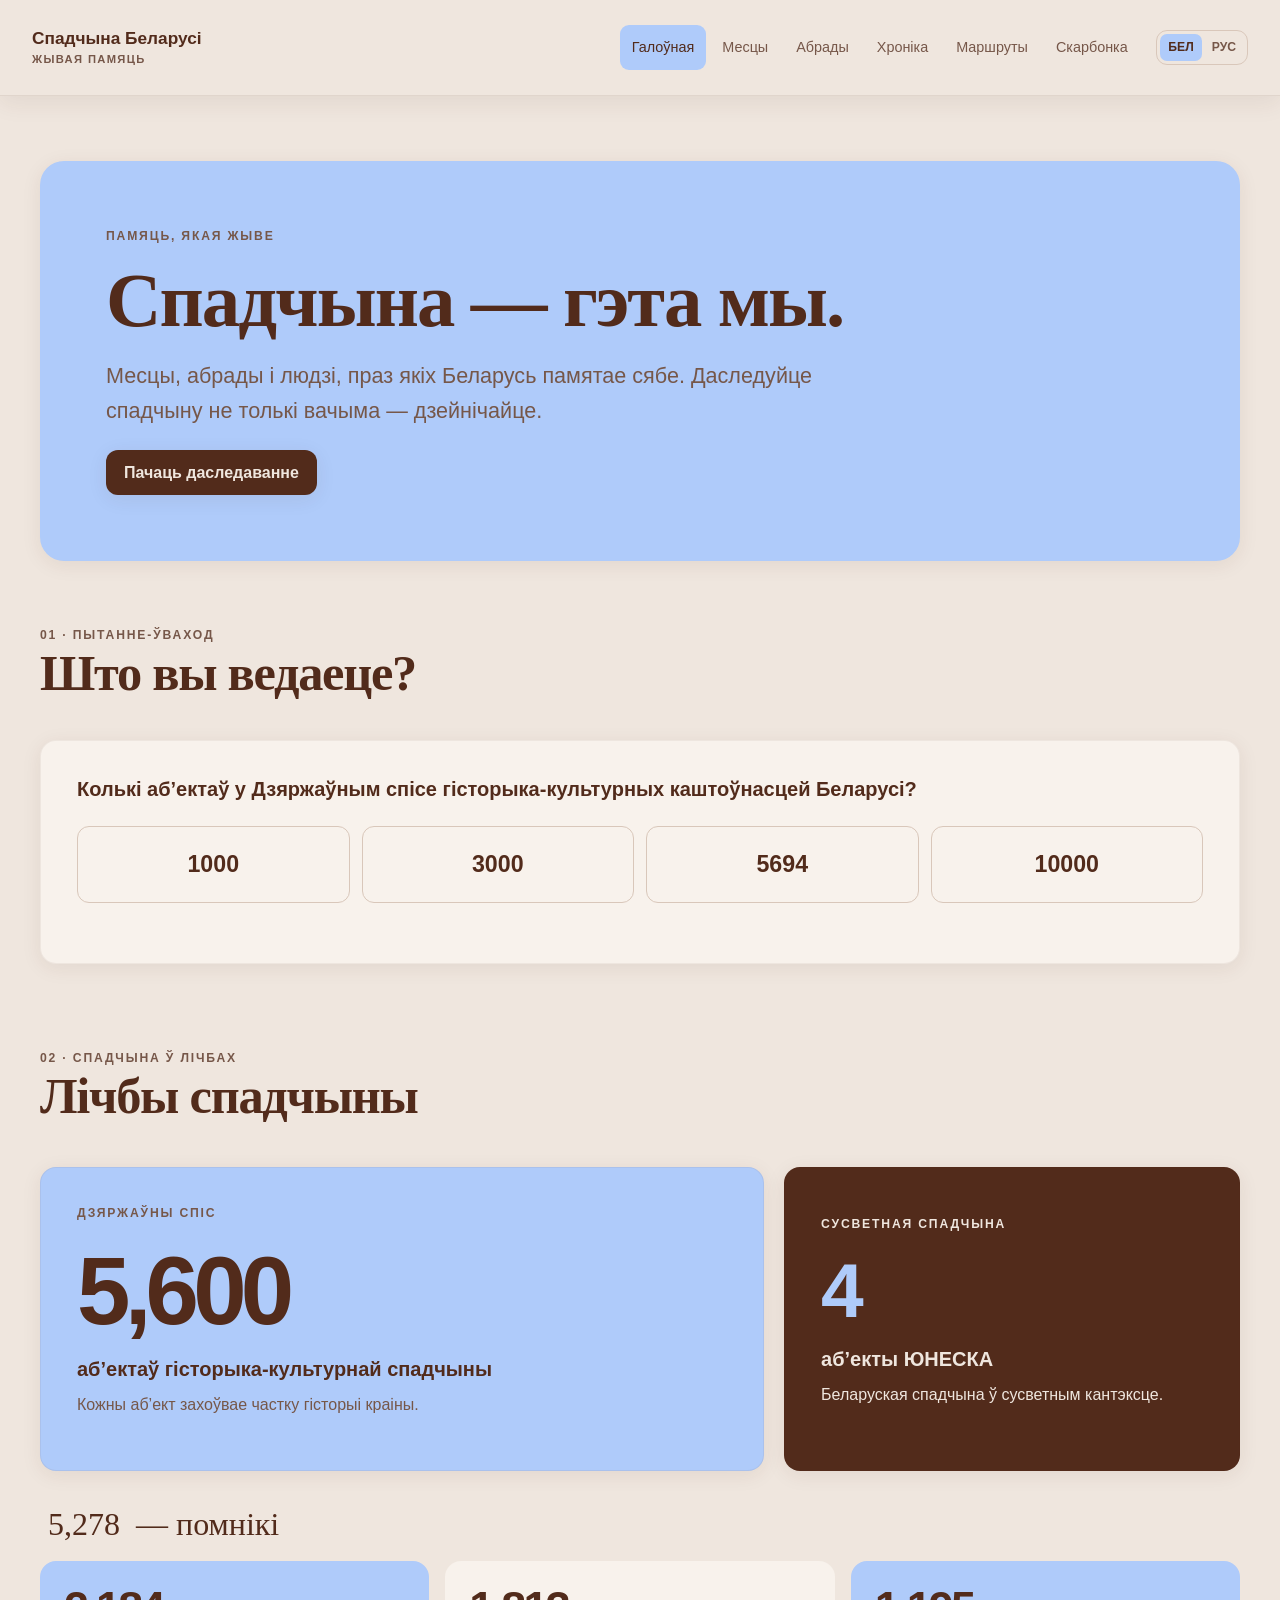
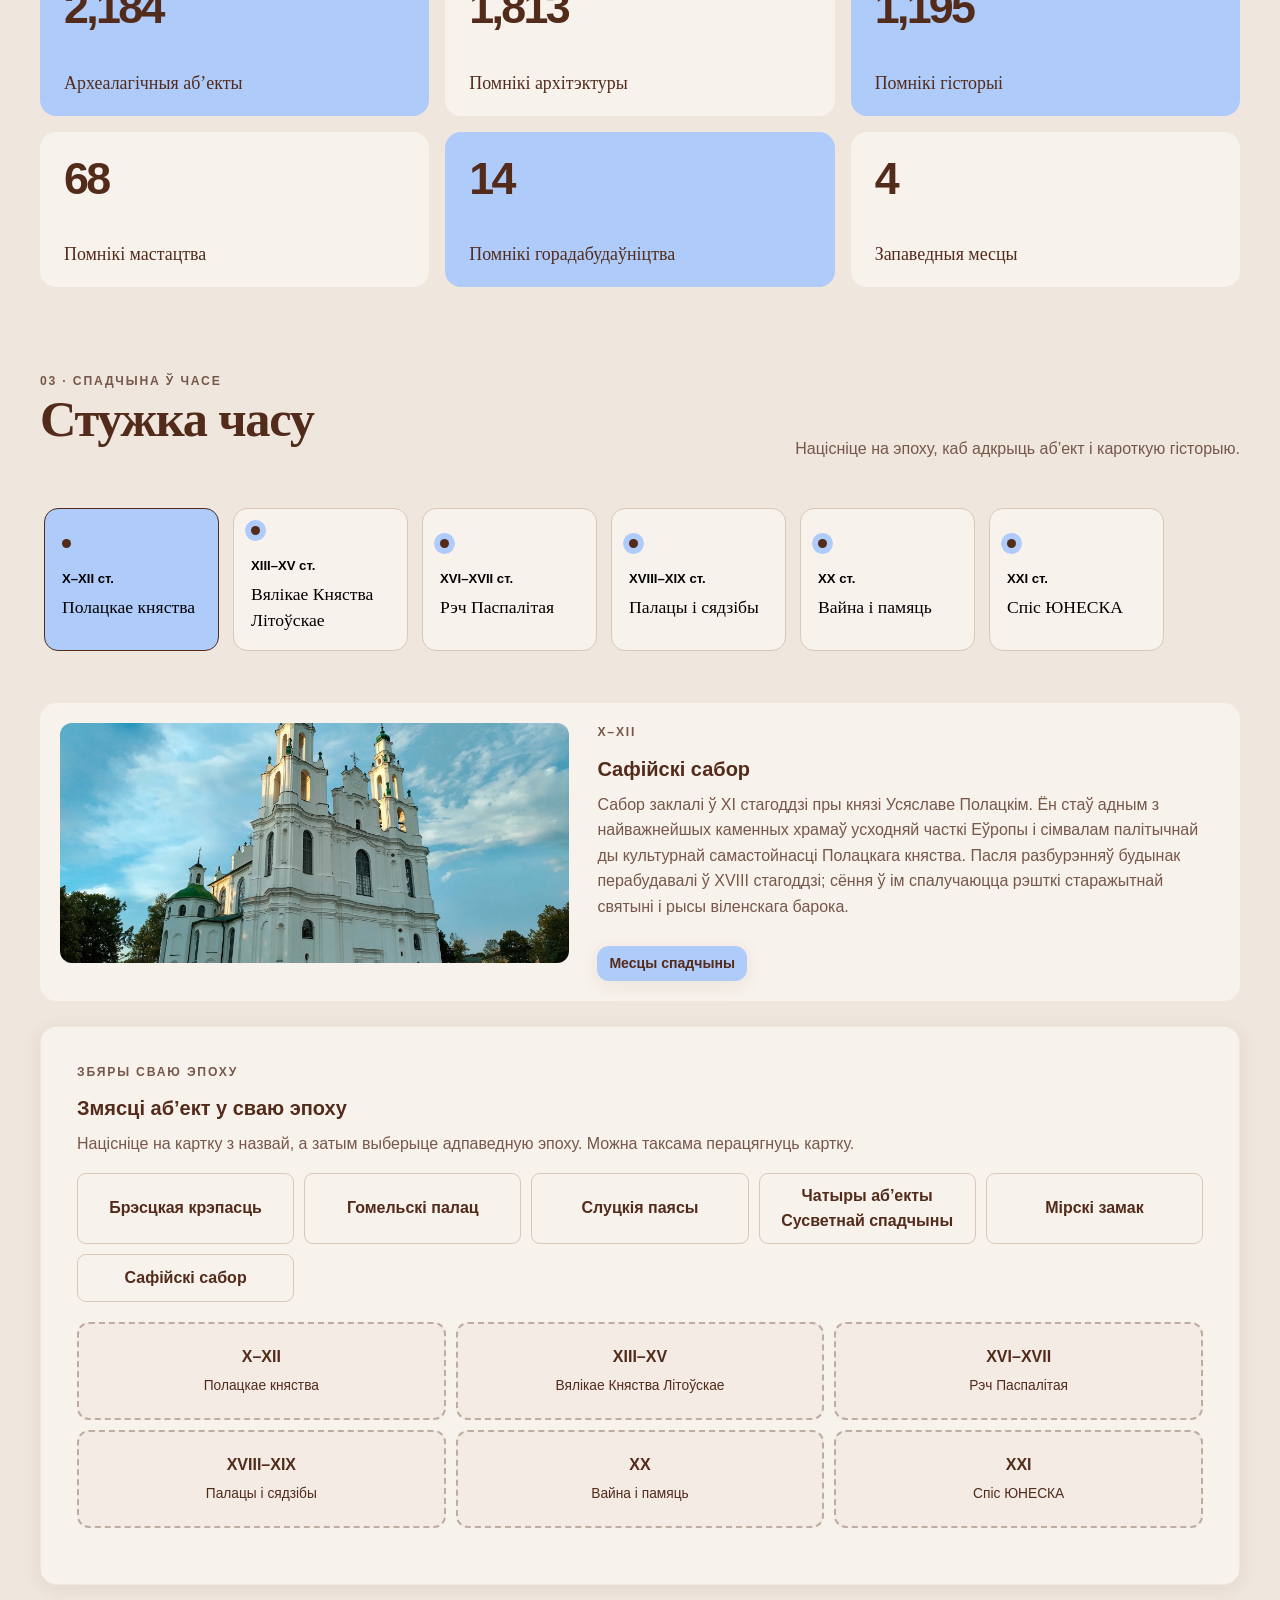
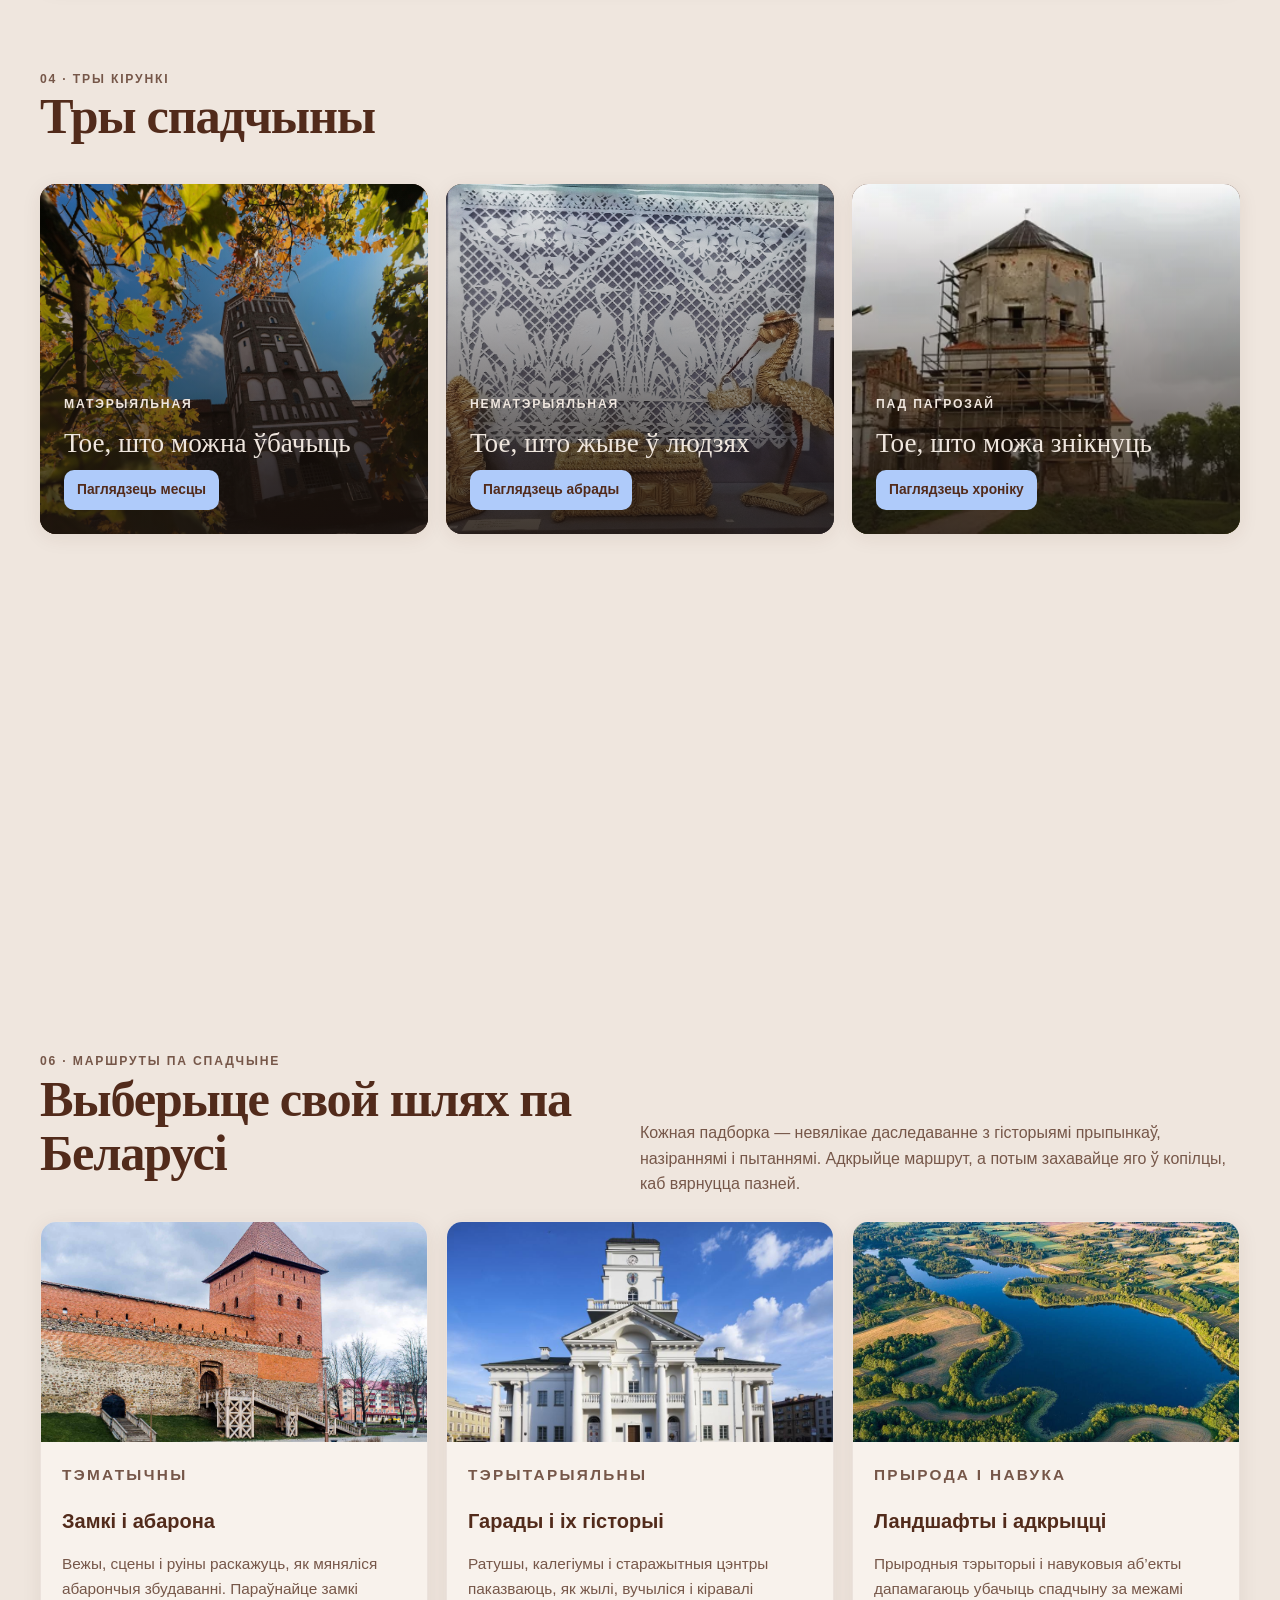
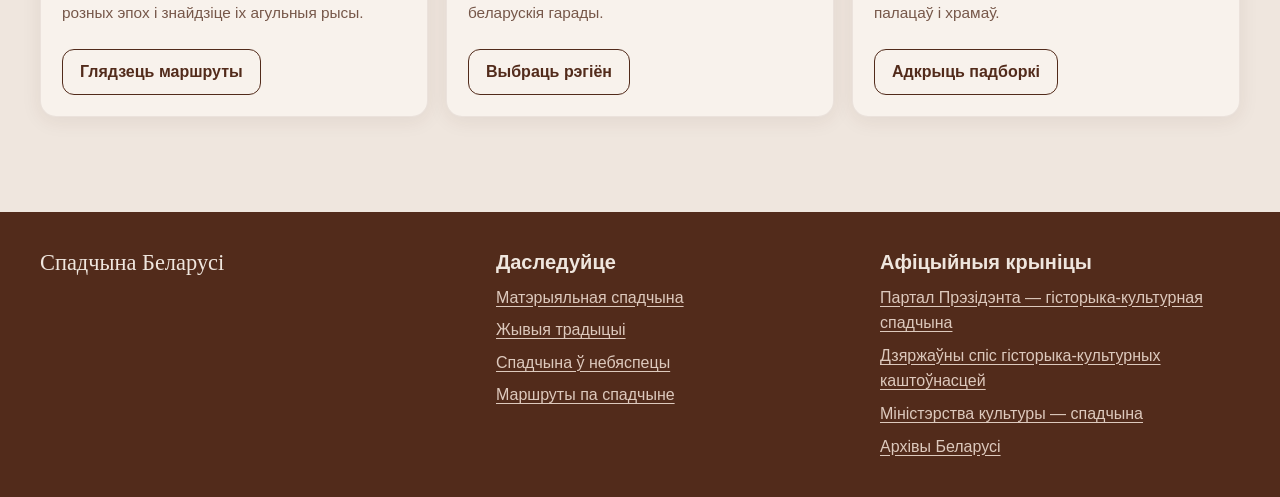
==== commit e2140c04: "описание изменений" ====
--- a/index.html
+++ b/index.html
@@ -46,6 +46,7 @@
       <button class="modal-close" type="button" data-close-modal aria-label="Закрыць акно">×</button>
       <div id="globalModalContent"></div>
     </div>
+  </div>
 
   <div id="siteFooter" role="contentinfo" aria-label="Падвал сайта">
     <footer class="site-footer">
@@ -74,7 +75,6 @@
       </div>
     </footer>
   </div>
-</div>
 
   <noscript>
     <aside class="noscript-message">
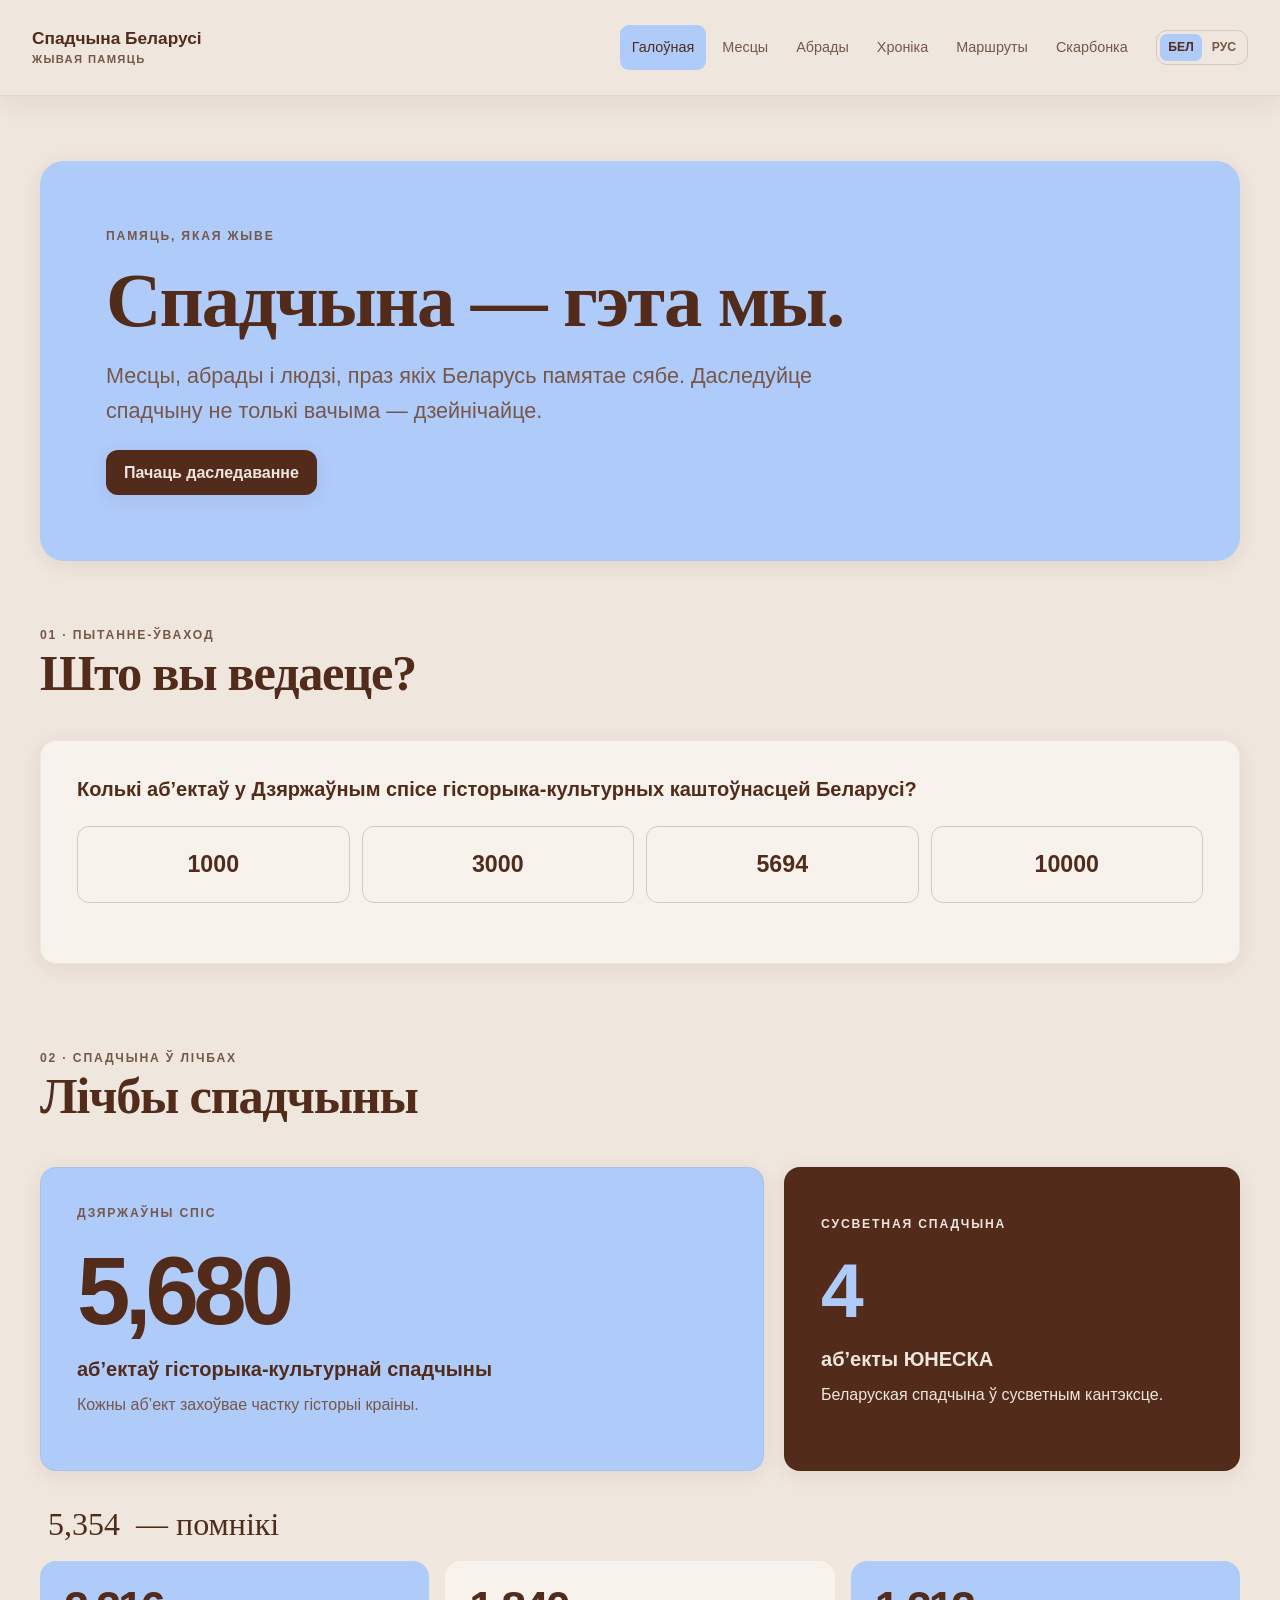
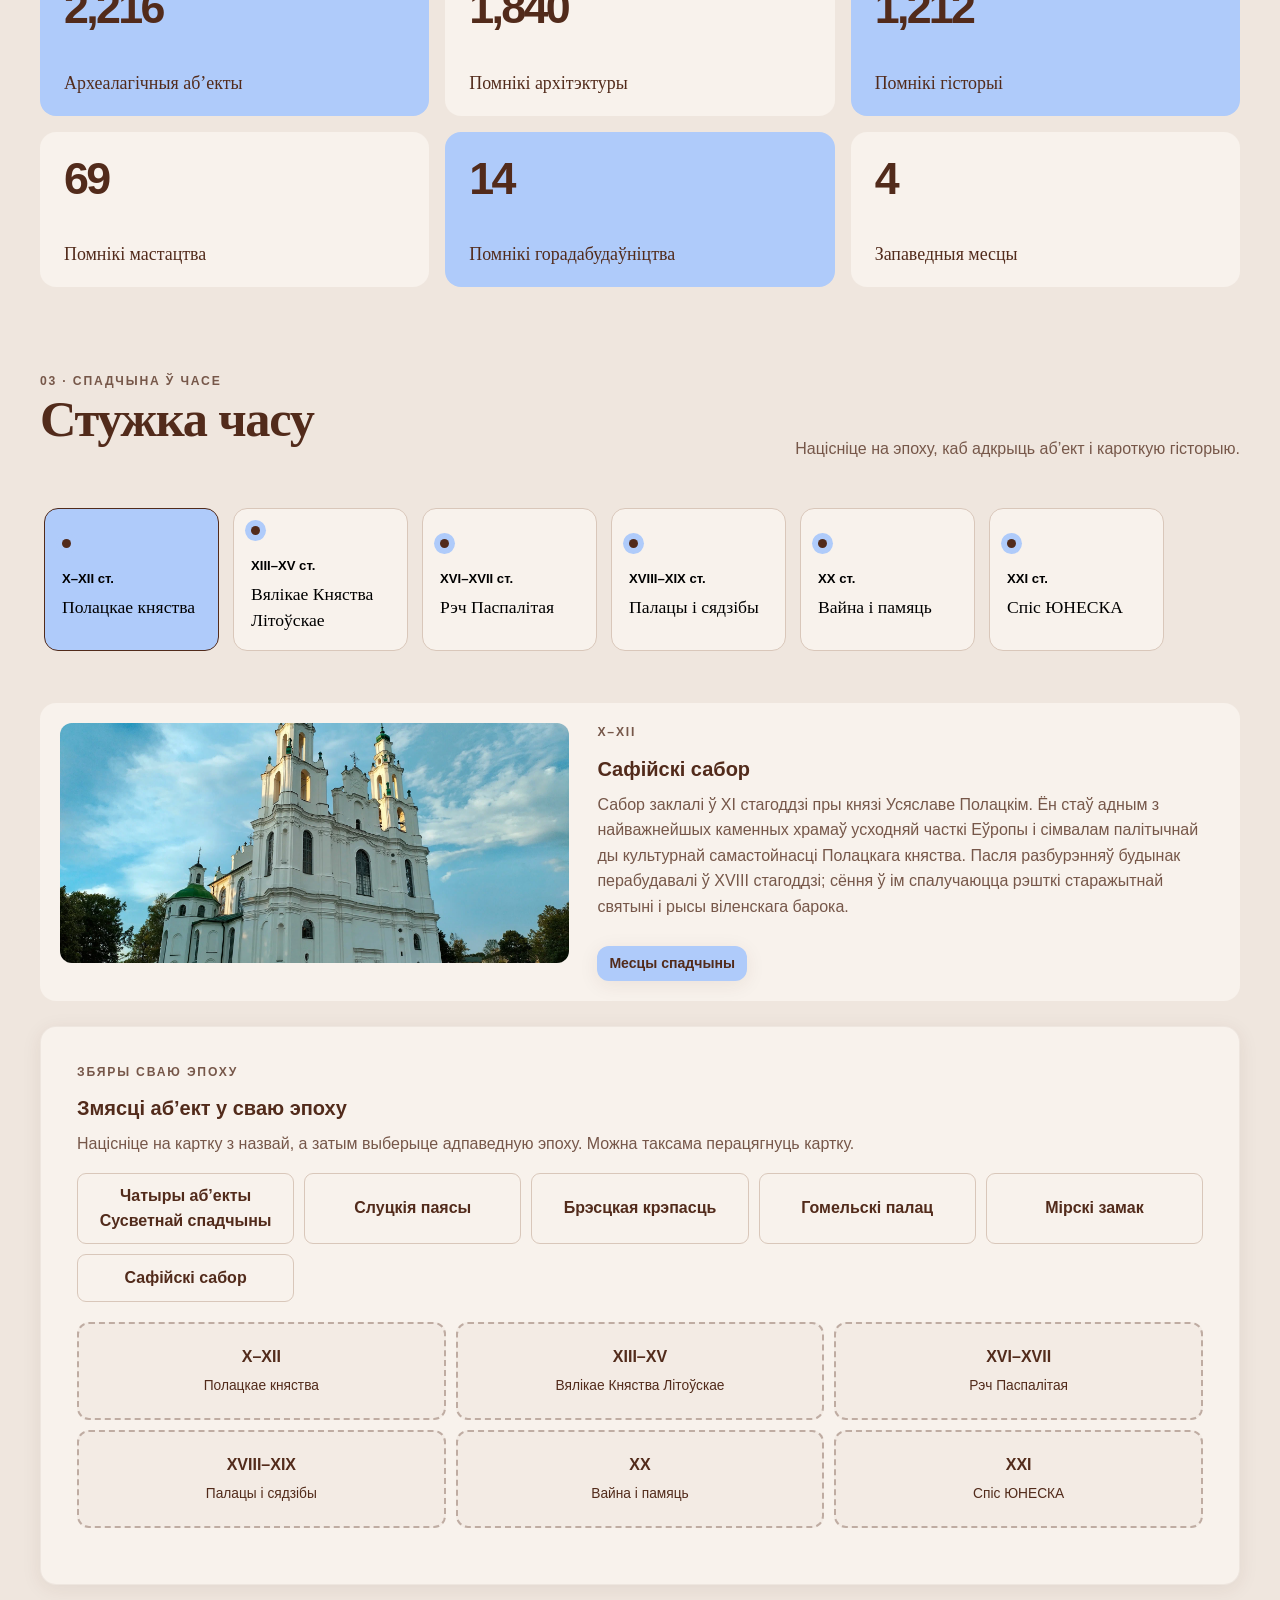
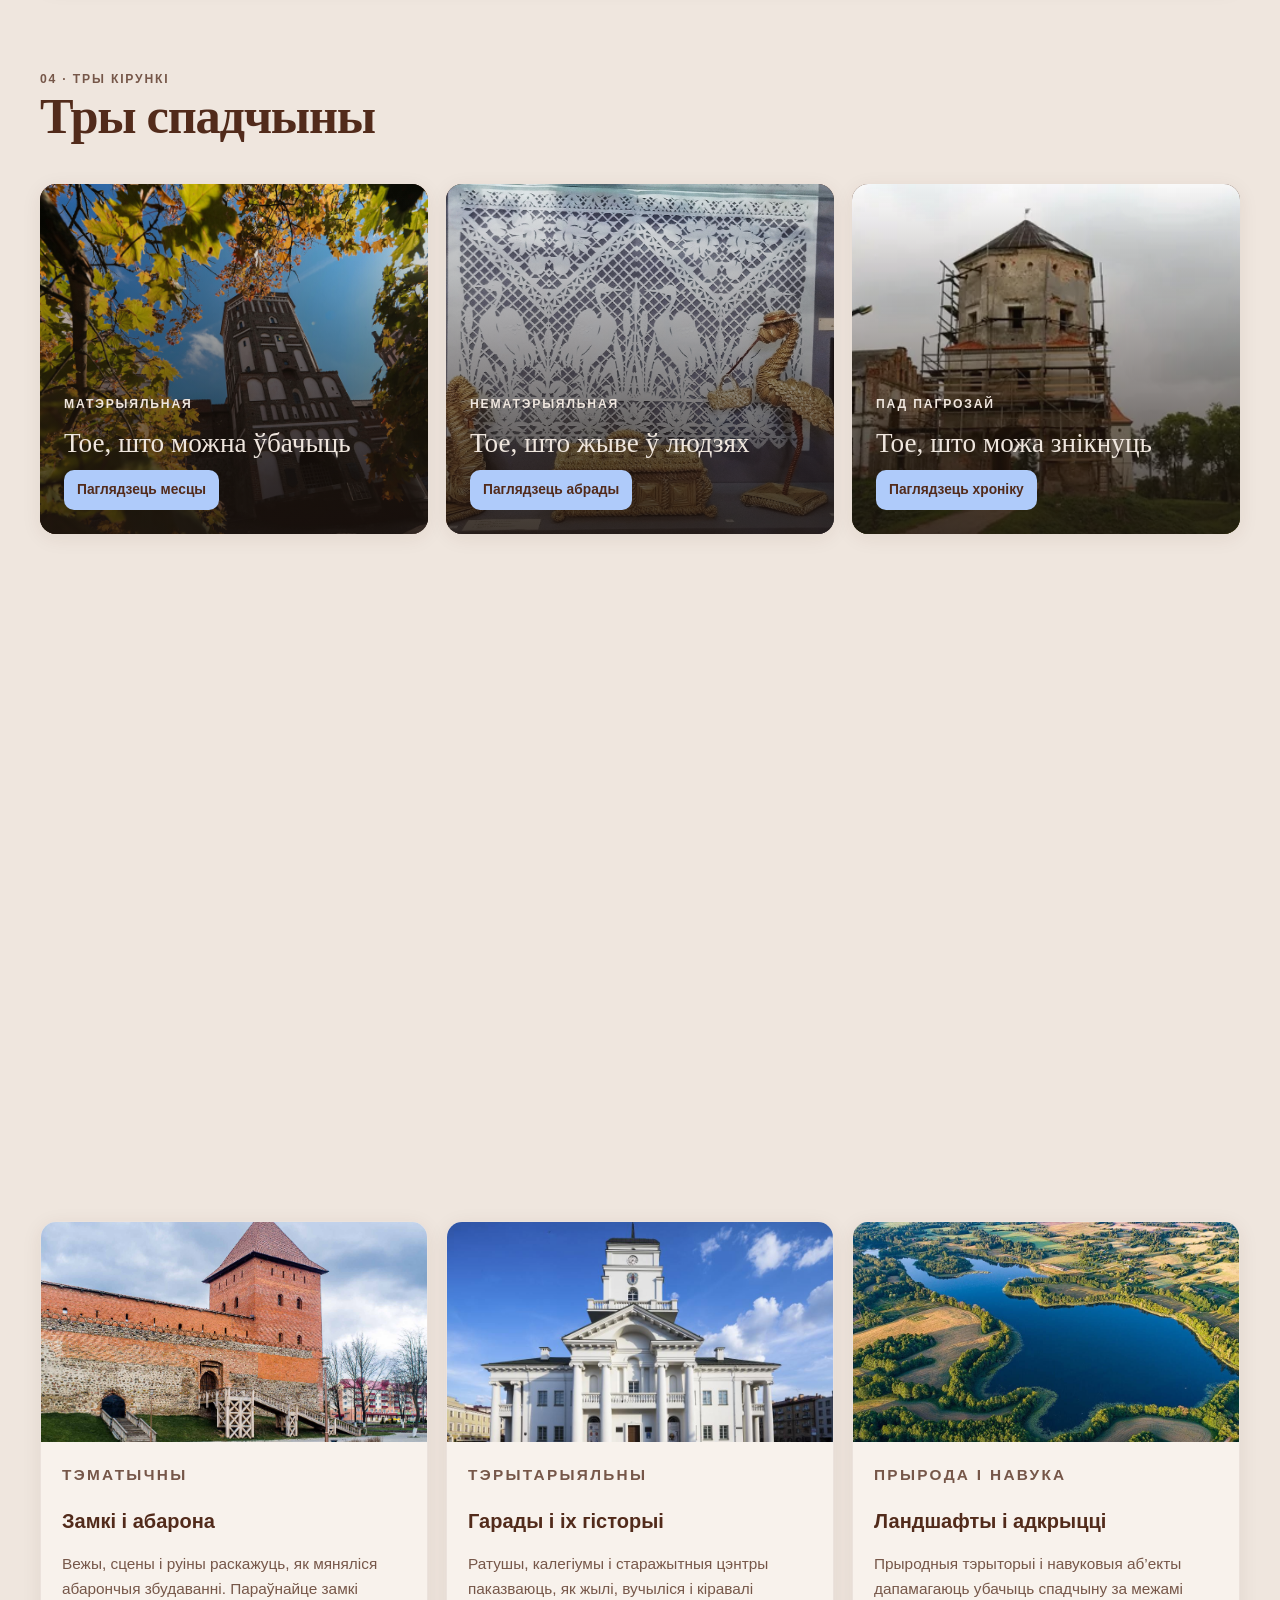
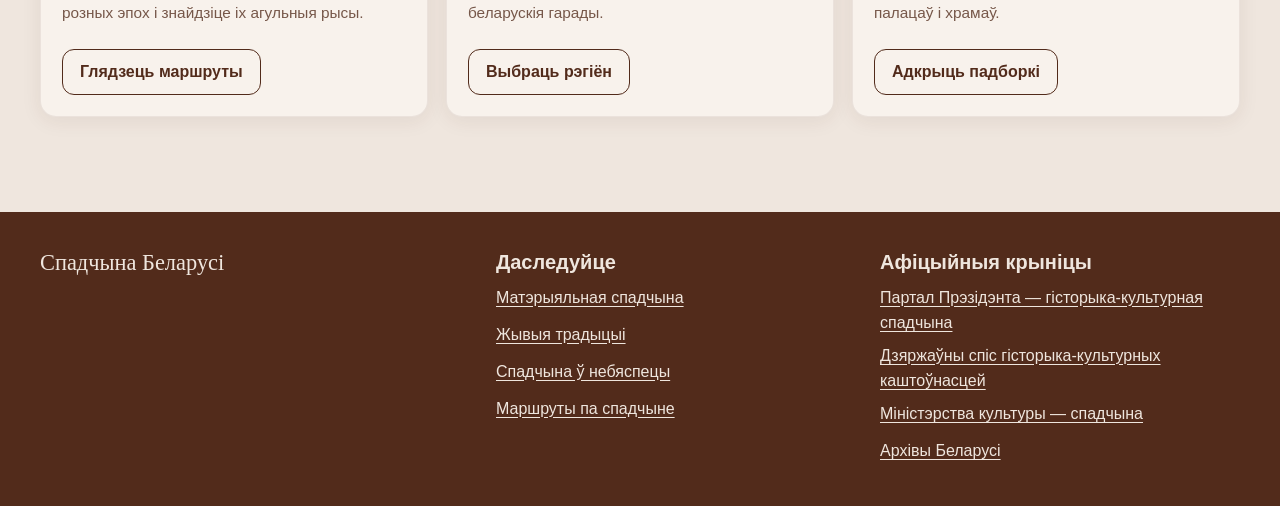
==== commit ab6c1384: "описание изменений" ====
--- a/index.html
+++ b/index.html
@@ -8,6 +8,7 @@
   <title>Спадчына Беларусі — Галоўная</title>
   <link rel="stylesheet" href="css/style.css">
   <link rel="stylesheet" href="css/responsive.css">
+  <link rel="stylesheet" href="css/footer-fix.css?v=20261102-3">
 </head>
 <body data-page="home" class="page-enter">
   <a class="skip-link" href="#pageContent" data-by="Перайсці да асноўнага змесціва" data-ru="Перейти к основному содержимому">Перайсці да асноўнага змесціва</a>
@@ -39,15 +40,6 @@
 
   <main id="pageContent" tabindex="-1" aria-label="Асноўнае змесціва"></main>
 
-  
-  <div class="toast" id="toast" role="status" aria-live="polite"></div>
-  <div class="modal-backdrop" id="globalModal" aria-hidden="true" hidden>
-    <div class="modal" role="dialog" aria-modal="true" aria-label="Падрабязная інфармацыя">
-      <button class="modal-close" type="button" data-close-modal aria-label="Закрыць акно">×</button>
-      <div id="globalModalContent"></div>
-    </div>
-  </div>
-
   <div id="siteFooter" role="contentinfo" aria-label="Падвал сайта">
     <footer class="site-footer">
       <div class="container footer-inner">
@@ -76,6 +68,15 @@
     </footer>
   </div>
 
+
+  
+  <div class="toast" id="toast" role="status" aria-live="polite"></div>
+  <div class="modal-backdrop" id="globalModal" aria-hidden="true" hidden>
+    <div class="modal" role="dialog" aria-modal="true" aria-label="Падрабязная інфармацыя">
+      <button class="modal-close" type="button" data-close-modal aria-label="Закрыць акно">×</button>
+      <div id="globalModalContent"></div>
+    </div>
+  </div>
   <noscript>
     <aside class="noscript-message">
       <p>Для паўнавартаснай працы сайта трэба ўключыць JavaScript. Вы можаце перайсці да асноўных раздзелаў:</p>
@@ -86,6 +87,7 @@
     </aside>
   </noscript>
 
+  <script src="js/storage.js"></script>
   <script src="js/data.js"></script>
   <script src="js/lang.js"></script>
   <script src="js/main.js"></script>
--- a/css/footer-fix.css
+++ b/css/footer-fix.css
@@ -0,0 +1,109 @@
+/* Footer visibility and layout guard. Loaded after all legacy and responsive CSS. */
+html body > #siteFooter,
+html body > #siteFooter[hidden] {
+  display: block !important;
+  position: relative !important;
+  inset: auto !important;
+  z-index: 1 !important;
+  width: 100% !important;
+  max-width: 100% !important;
+  min-width: 0 !important;
+  height: auto !important;
+  min-height: 0 !important;
+  max-height: none !important;
+  overflow: visible !important;
+  visibility: visible !important;
+  opacity: 1 !important;
+  clip: auto !important;
+  transform: none !important;
+  flex: 0 0 auto !important;
+  clear: both !important;
+}
+
+html body > #siteFooter > .site-footer {
+  display: block !important;
+  position: relative !important;
+  width: 100% !important;
+  height: auto !important;
+  min-height: 0 !important;
+  max-height: none !important;
+  overflow: visible !important;
+  visibility: visible !important;
+  opacity: 1 !important;
+  margin: 40px 0 0 !important;
+  padding: 38px 0 !important;
+  transform: none !important;
+  clip: auto !important;
+  background: var(--brown, #522B1B) !important;
+  color: var(--cream, #EFE6DE) !important;
+}
+
+html body > #siteFooter .footer-inner {
+  display: grid !important;
+  grid-template-columns: minmax(0, 1.2fr) minmax(0, 1fr) minmax(0, 1fr) !important;
+  align-items: start !important;
+  gap: 24px !important;
+  width: min(1200px, calc(100% - 48px)) !important;
+  margin-inline: auto !important;
+}
+
+html body > #siteFooter .footer-inner > div { min-width: 0 !important; }
+html body > #siteFooter .footer-title,
+html body > #siteFooter h3 { color: inherit !important; }
+html body > #siteFooter a,
+html body > #siteFooter p { color: inherit !important; overflow-wrap: anywhere; }
+html body > #siteFooter .footer-links { display: grid !important; gap: 7px !important; min-width: 0 !important; }
+html body > #siteFooter a { display: inline-flex; align-items: flex-start; min-height: 30px; }
+
+body[data-page="treasure"] > #siteFooter > .site-footer {
+  background: #EFE6DE !important;
+  color: #522B1B !important;
+  border-top: 1px solid rgba(82,43,27,.14) !important;
+}
+body[data-page="treasure"] > #siteFooter a,
+body[data-page="treasure"] > #siteFooter h3,
+body[data-page="treasure"] > #siteFooter .footer-title { color: #522B1B !important; }
+
+@media (max-width: 760px) {
+  html body > #siteFooter > .site-footer {
+    margin-top: 28px !important;
+    padding: 28px 0 calc(28px + env(safe-area-inset-bottom, 0px)) !important;
+  }
+  html body > #siteFooter .footer-inner {
+    grid-template-columns: repeat(2, minmax(0, 1fr)) !important;
+    gap: 14px 12px !important;
+    width: calc(100% - 28px) !important;
+  }
+  html body > #siteFooter .footer-inner > div:first-child { grid-column: 1 / -1 !important; }
+  html body > #siteFooter .footer-title { font-size: .86rem !important; }
+  html body > #siteFooter h3 { font-size: .72rem !important; line-height: 1.3 !important; margin-bottom: 7px !important; }
+  html body > #siteFooter .footer-links { gap: 3px !important; }
+  html body > #siteFooter a { min-height: 36px !important; padding: 4px 0 !important; font-size: .68rem !important; line-height: 1.35 !important; }
+}
+
+@media (max-width: 360px) {
+  html body > #siteFooter .footer-inner { gap: 10px 9px !important; width: calc(100% - 24px) !important; }
+  html body > #siteFooter h3 { font-size: .67rem !important; }
+  html body > #siteFooter a { font-size: .63rem !important; }
+}
+
+@media print {
+  html body > #siteFooter,
+  html body > #siteFooter > .site-footer { display: block !important; visibility: visible !important; opacity: 1 !important; }
+}
+
+/* Tablets: keep the footer links readable instead of squeezing three columns. */
+@media (min-width: 761px) and (max-width: 900px) {
+  html body > #siteFooter .footer-inner {
+    grid-template-columns: repeat(2, minmax(0, 1fr)) !important;
+    gap: 18px 20px !important;
+    width: calc(100% - 40px) !important;
+  }
+  html body > #siteFooter .footer-inner > div:first-child {
+    grid-column: 1 / -1 !important;
+  }
+  html body > #siteFooter a {
+    font-size: .82rem !important;
+    line-height: 1.45 !important;
+  }
+}
